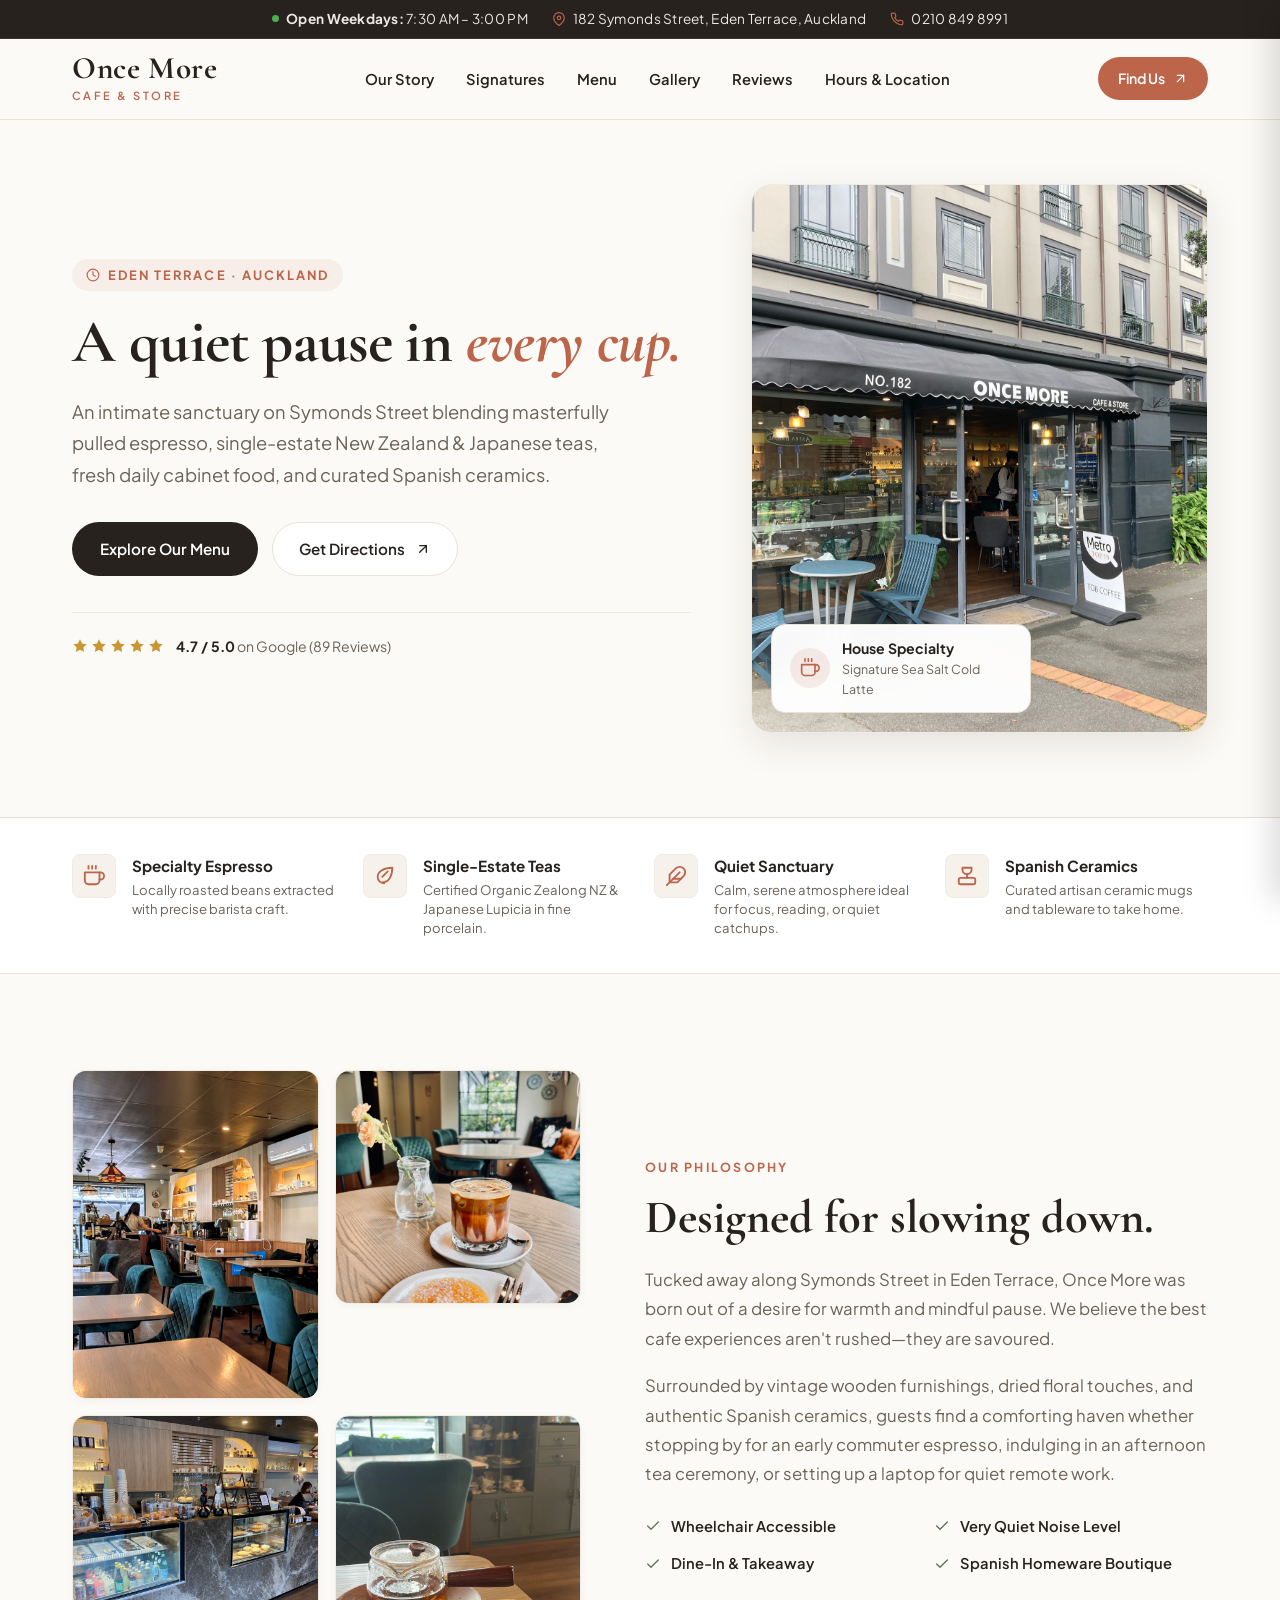
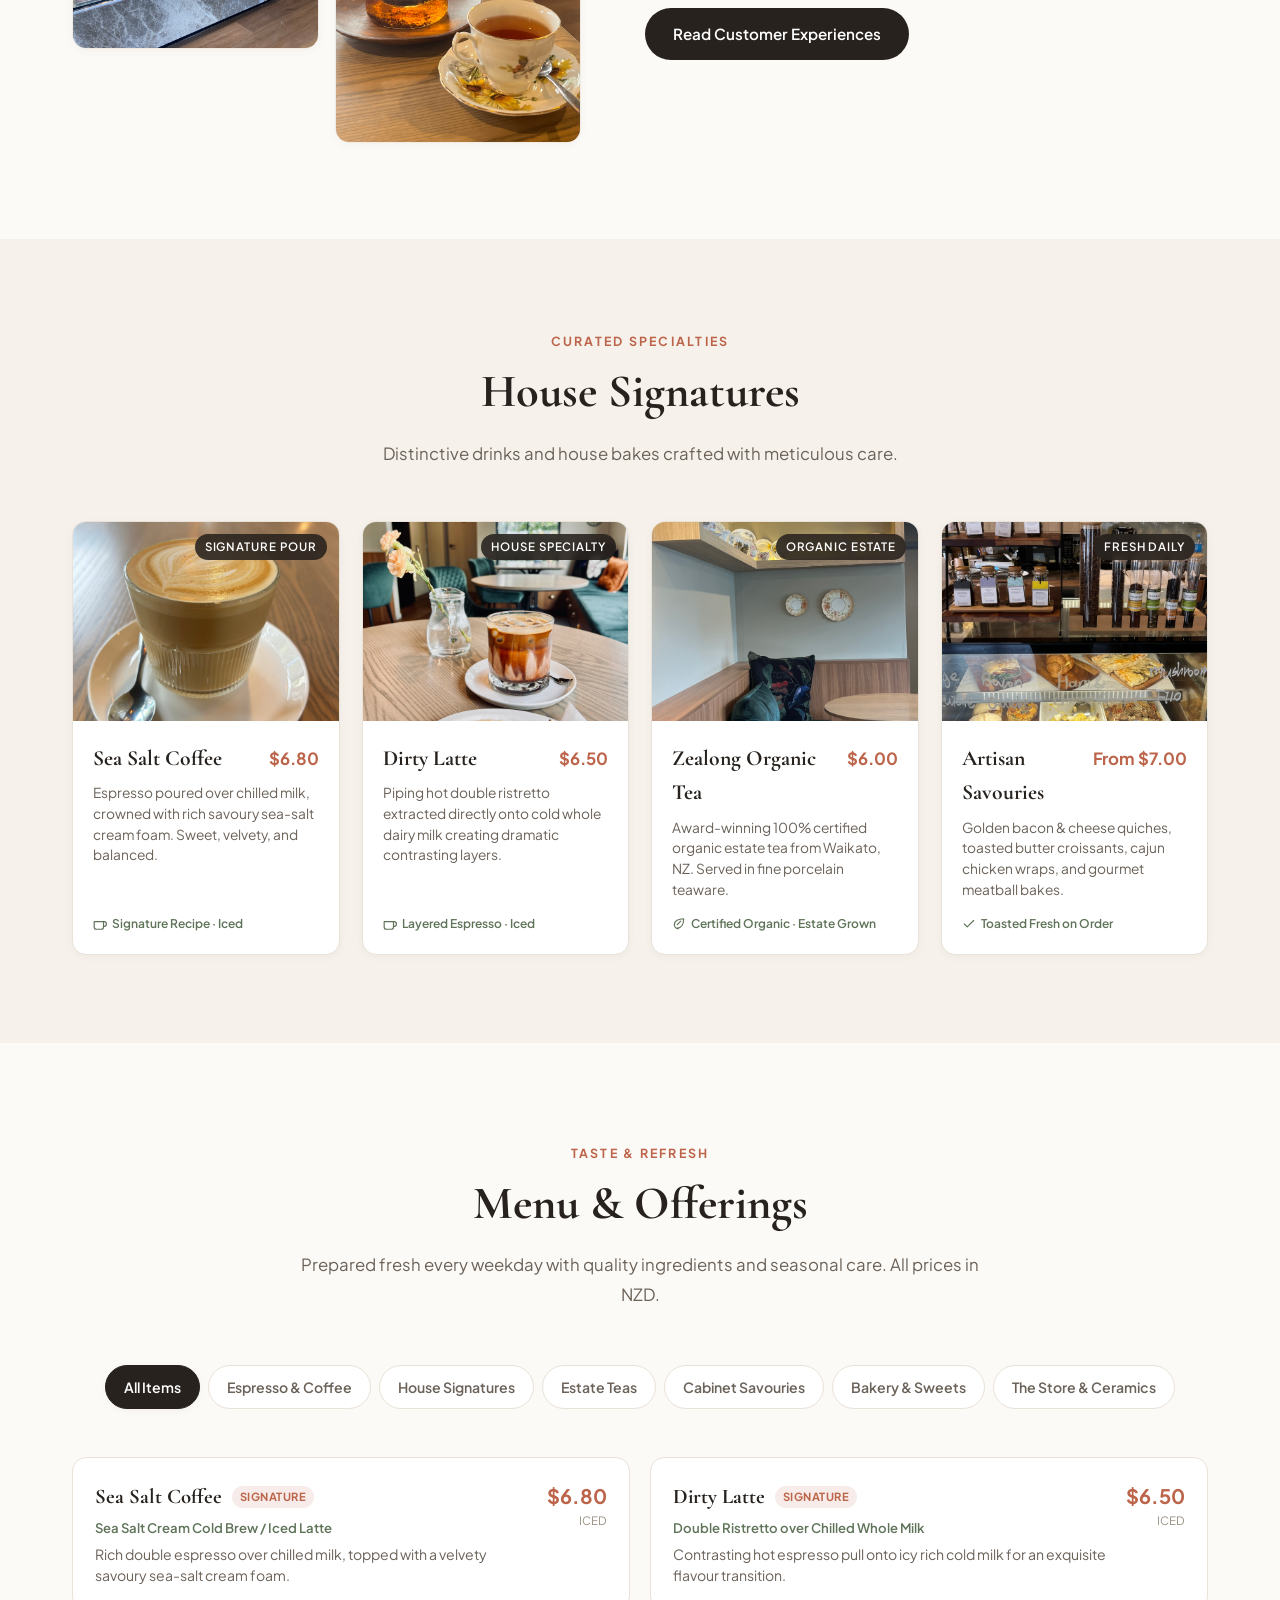
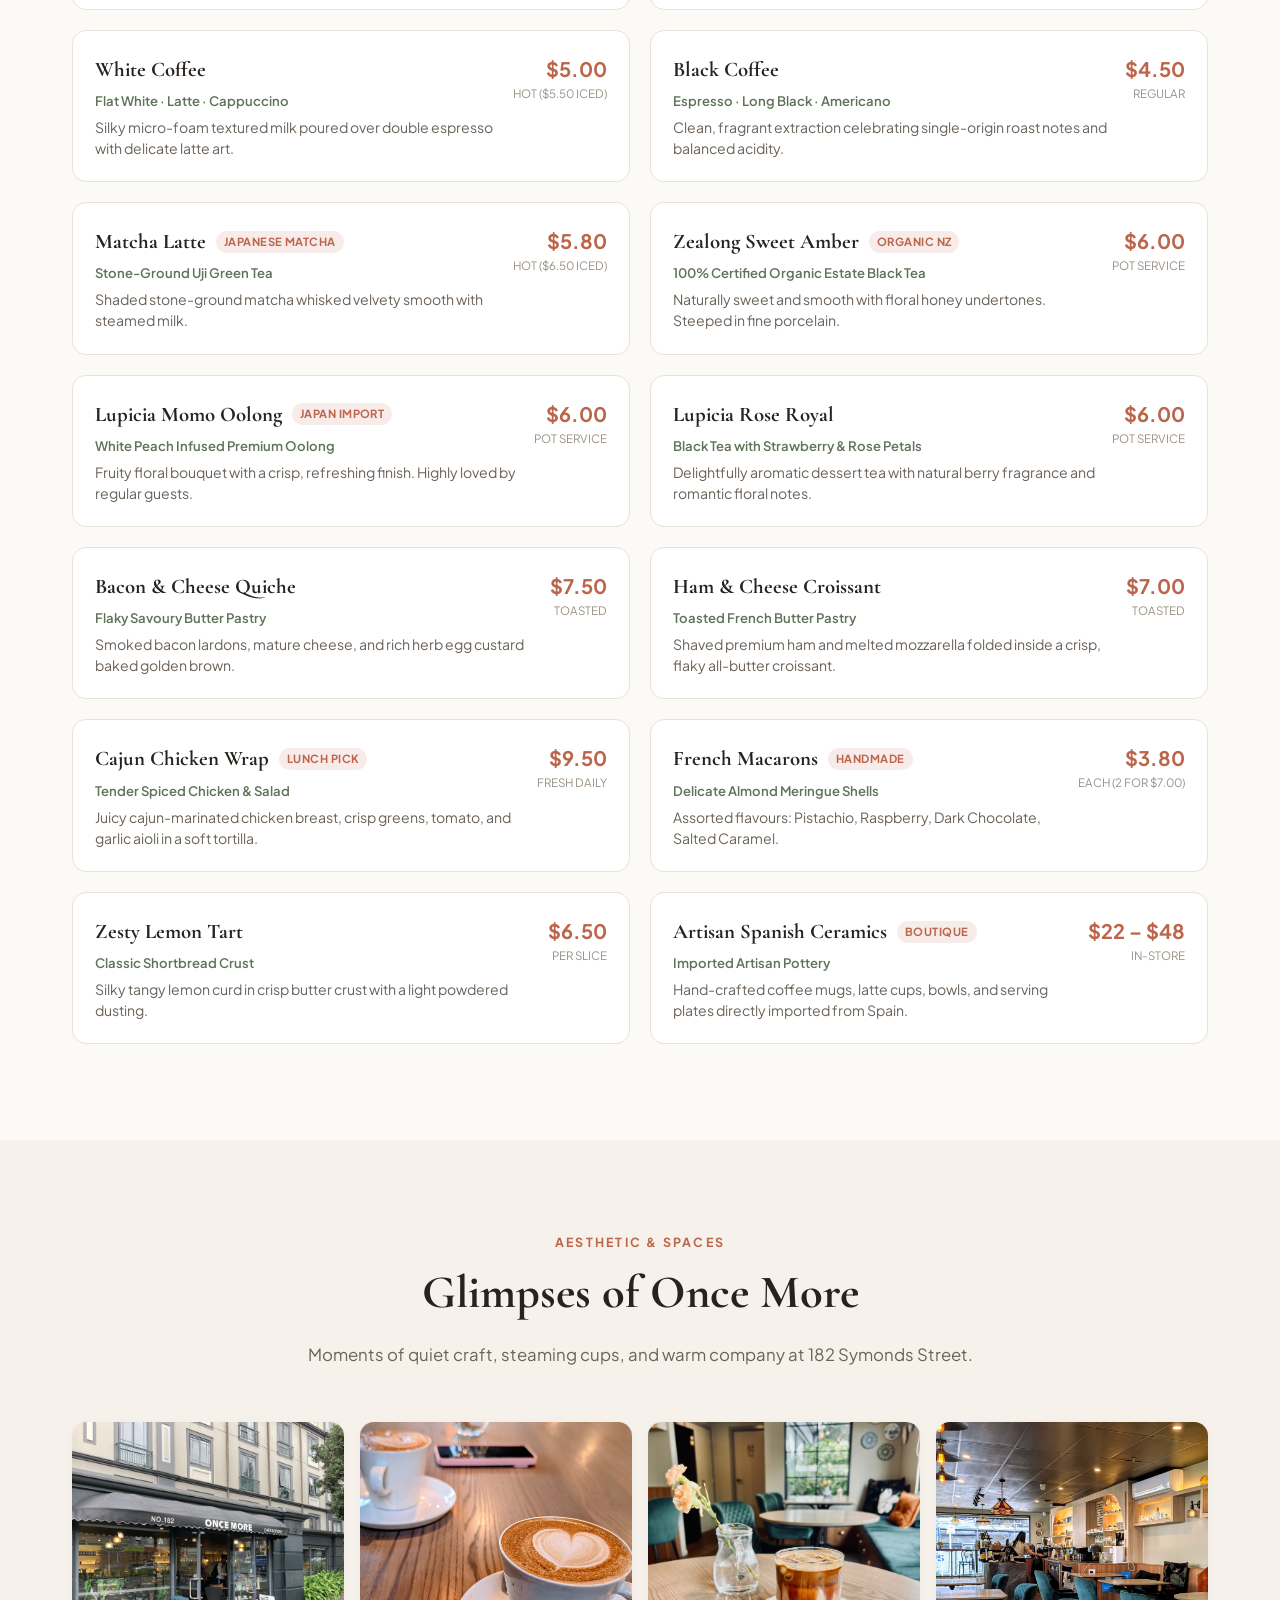
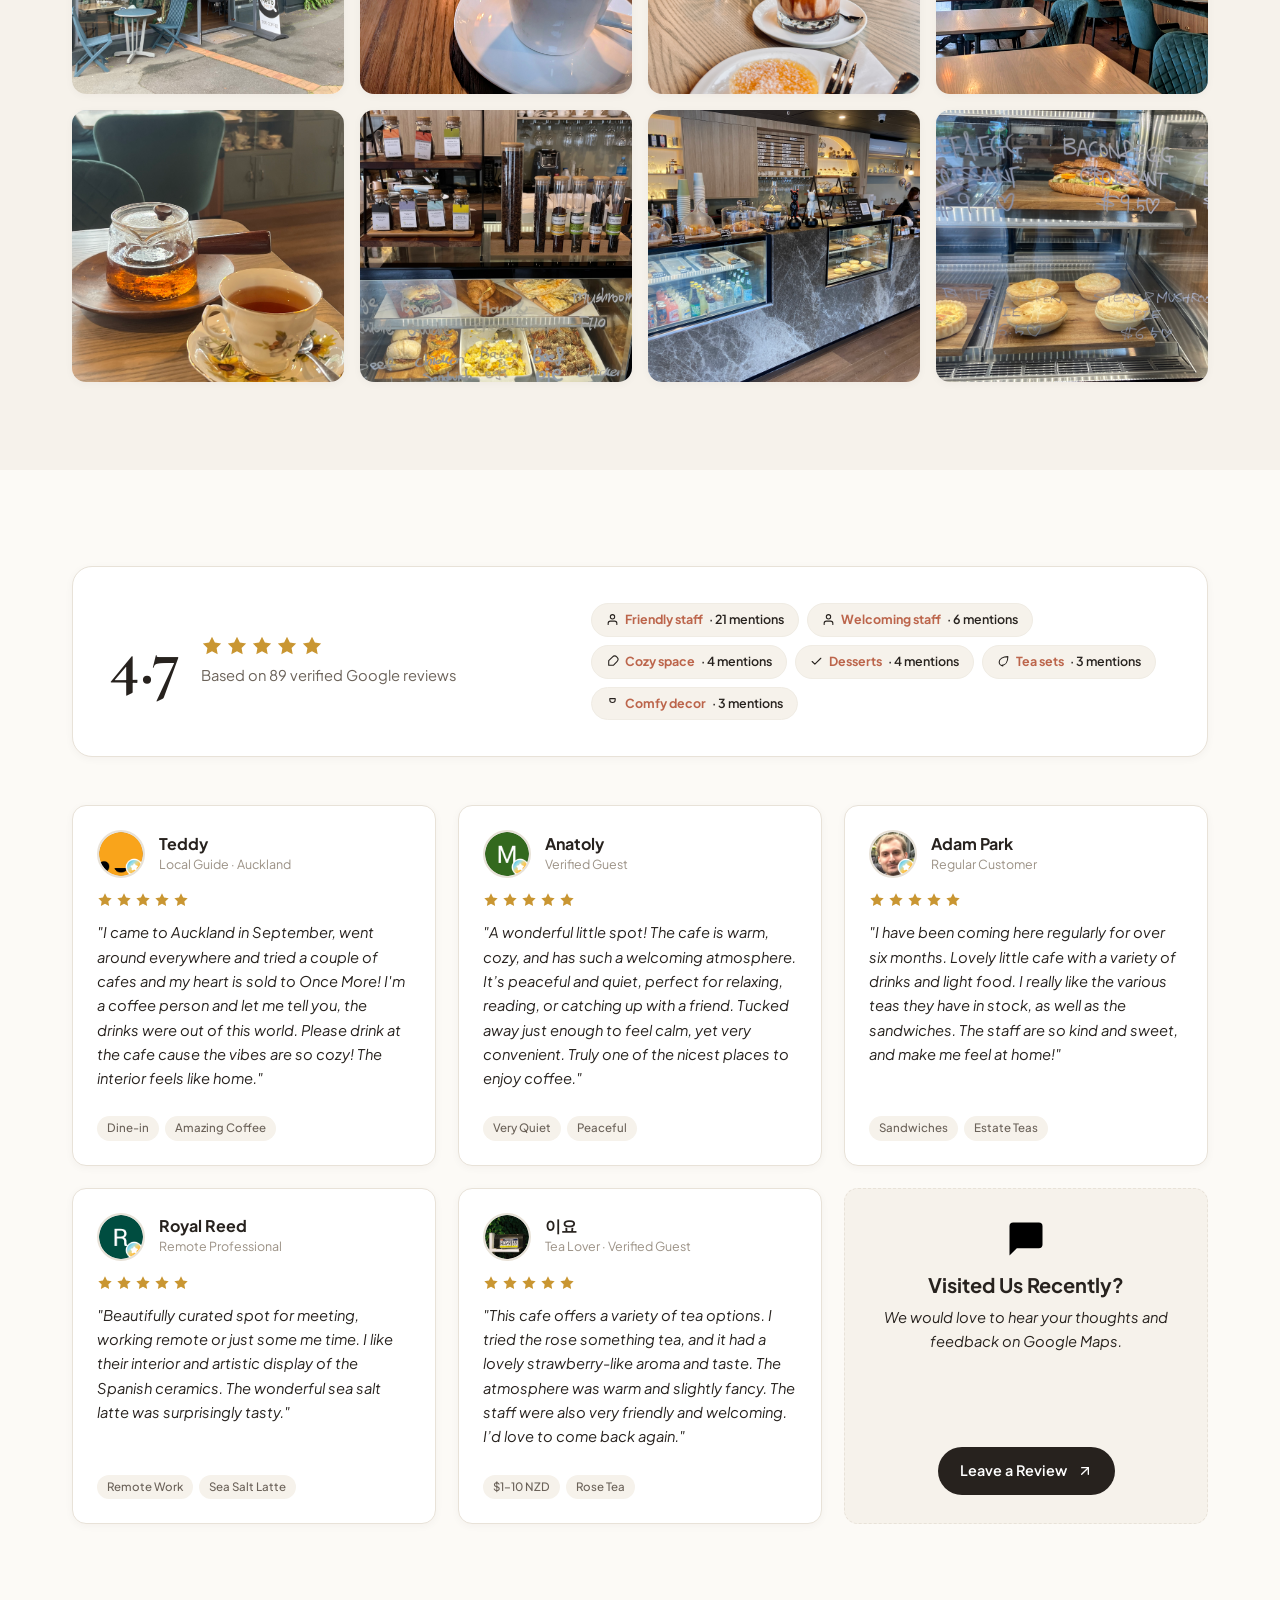
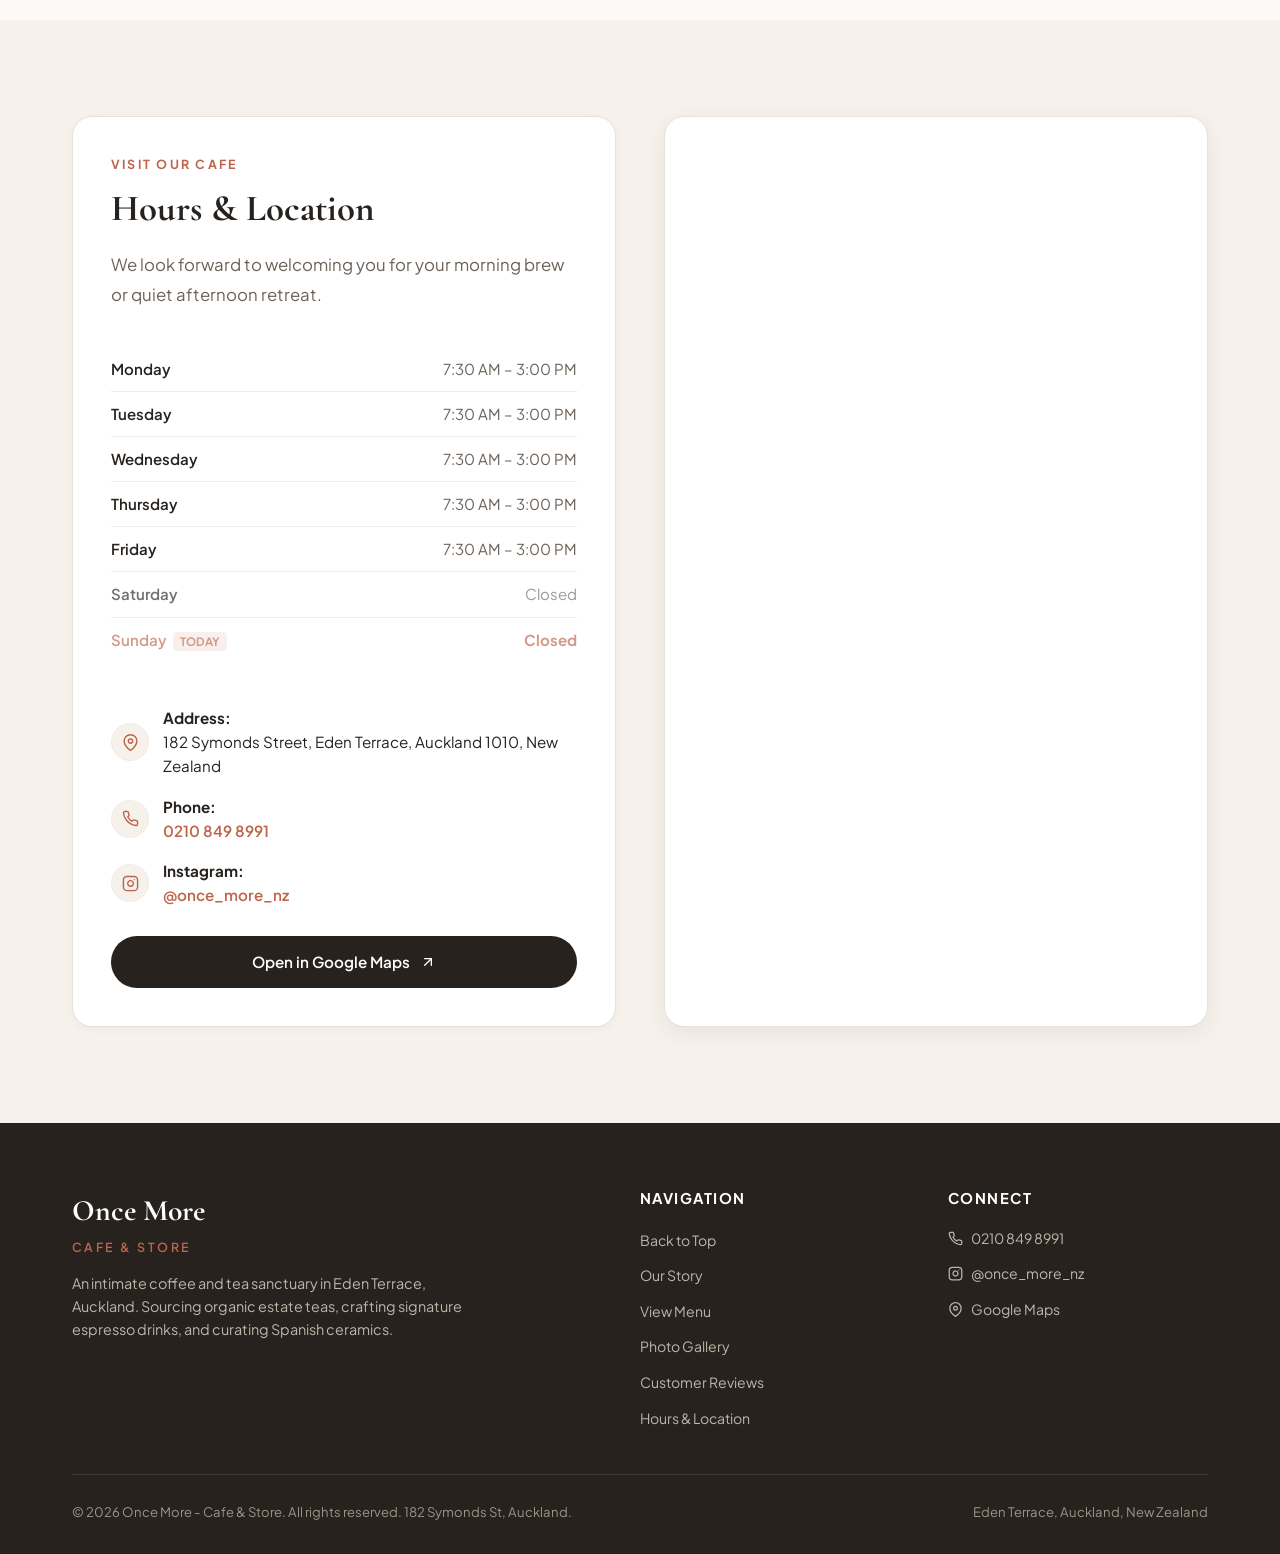
==== website_preview/index.html @ 542bdb90 "Initial commit: Once More Cafe & Store website, dataset, and SEO assets" ====
<!DOCTYPE html>
<html lang="en-NZ">
<head>
  <meta charset="UTF-8">
  <meta name="viewport" content="width=device-width, initial-scale=1.0, maximum-scale=5.0">
  <title>Once More - Cafe &amp; Store | Specialty Coffee &amp; Fine Tea in Eden Terrace, Auckland</title>
  
  <!-- SEO Meta Tags -->
  <meta name="description" content="Discover Once More - Cafe &amp; Store in Eden Terrace, Auckland. Specialty espresso, signature sea salt iced coffee, organic Zealong &amp; Lupicia teas, fresh daily cabinet food, and curated Spanish ceramics at 182 Symonds Street.">
  <meta name="keywords" content="Once More Cafe, Eden Terrace cafe, coffee shop Auckland, Symonds Street cafe, sea salt latte Auckland, Zealong organic tea, Lupicia tea Auckland, Spanish ceramics, quiet cafe study Auckland">
  <meta name="author" content="Once More - Cafe &amp; Store">
  <meta name="robots" content="index, follow, max-image-preview:large, max-snippet:-1, max-video-preview:-1">
  <link rel="canonical" href="https://maps.app.goo.gl/sYgYipkAPVMcbTCM9">
  <meta name="theme-color" content="#27221E">

  <!-- Geotagging Meta Tags for Local SEO -->
  <meta name="geo.region" content="NZ-AUK">
  <meta name="geo.placename" content="Eden Terrace, Auckland">
  <meta name="geo.position" content="-36.863458;174.7613921">
  <meta name="ICBM" content="-36.863458, 174.7613921">

  <!-- Open Graph / Facebook -->
  <meta property="og:type" content="business.business">
  <meta property="og:site_name" content="Once More - Cafe &amp; Store">
  <meta property="og:title" content="Once More - Cafe &amp; Store | Specialty Coffee &amp; Fine Tea in Eden Terrace, Auckland">
  <meta property="og:description" content="An intimate sanctuary in Eden Terrace offering specialty espresso, signature sea salt cold latte, organic estate teas, fresh morning savouries, and curated Spanish ceramics.">
  <meta property="og:url" content="https://maps.app.goo.gl/sYgYipkAPVMcbTCM9">
  <meta property="og:image" content="../images/gallery_01.jpg">
  <meta property="og:image:alt" content="Once More Cafe exterior on Symonds Street, Eden Terrace, Auckland">
  <meta property="og:image:width" content="1200">
  <meta property="og:image:height" content="900">
  <meta property="og:locale" content="en_NZ">
  <meta property="business:contact_data:street_address" content="182 Symonds Street">
  <meta property="business:contact_data:locality" content="Eden Terrace">
  <meta property="business:contact_data:region" content="Auckland">
  <meta property="business:contact_data:postal_code" content="1010">
  <meta property="business:contact_data:country_name" content="New Zealand">

  <!-- Twitter Card -->
  <meta name="twitter:card" content="summary_large_image">
  <meta name="twitter:title" content="Once More - Cafe &amp; Store | Specialty Coffee &amp; Fine Tea">
  <meta name="twitter:description" content="An intimate sanctuary in Eden Terrace offering specialty espresso, signature sea salt cold latte, organic estate teas, fresh morning savouries, and curated Spanish ceramics.">
  <meta name="twitter:image" content="../images/gallery_01.jpg">

  <!-- Google Web Fonts Preconnect & Load -->
  <link rel="preconnect" href="https://fonts.googleapis.com">
  <link rel="preconnect" href="https://fonts.gstatic.com" crossorigin>
  <link href="https://fonts.googleapis.com/css2?family=Cormorant+Garamond:ital,wght@0,500;0,600;0,700;1,400;1,600&family=Plus+Jakarta+Sans:wght@400;500;600;700&display=swap" rel="stylesheet">
  
  <!-- Stylesheet -->
  <link rel="stylesheet" href="styles.css">

  <!-- Schema.org Comprehensive Structured Data (JSON-LD) -->
  <script type="application/ld+json">
  {
    "@context": "https://schema.org",
    "@graph": [
      {
        "@type": ["CafeOrCoffeeShop", "Store"],
        "@id": "https://maps.app.goo.gl/sYgYipkAPVMcbTCM9#cafe",
        "name": "Once More - Cafe & Store",
        "alternateName": "Once More Cafe",
        "description": "An intimate sanctuary in Eden Terrace, Auckland offering specialty espresso, signature sea salt coffee, certified organic Zealong NZ & Lupicia Japanese teas, daily fresh cabinet savouries, fine French macarons, and curated artisan Spanish ceramics.",
        "url": "https://maps.app.goo.gl/sYgYipkAPVMcbTCM9",
        "sameAs": [
          "https://www.instagram.com/once_more_nz/",
          "https://maps.app.goo.gl/sYgYipkAPVMcbTCM9"
        ],
        "telephone": "+64 210 849 8991",
        "priceRange": "$",
        "currenciesAccepted": "NZD",
        "paymentAccepted": "Cash, Credit Card, EFTPOS, Contactless",
        "servesCuisine": [
          "Specialty Coffee",
          "Organic Tea",
          "Pastries",
          "Savouries",
          "Brunch"
        ],
        "address": {
          "@type": "PostalAddress",
          "streetAddress": "182 Symonds Street",
          "addressLocality": "Eden Terrace",
          "addressRegion": "Auckland",
          "postalCode": "1010",
          "addressCountry": "NZ"
        },
        "geo": {
          "@type": "GeoCoordinates",
          "latitude": -36.863458,
          "longitude": 174.7613921
        },
        "openingHoursSpecification": [
          {
            "@type": "OpeningHoursSpecification",
            "dayOfWeek": ["Monday", "Tuesday", "Wednesday", "Thursday", "Friday"],
            "opens": "07:30",
            "closes": "15:00"
          }
        ],
        "aggregateRating": {
          "@type": "AggregateRating",
          "ratingValue": "4.7",
          "reviewCount": "89",
          "bestRating": "5",
          "worstRating": "1"
        },
        "amenityFeature": [
          {
            "@type": "LocationFeatureSpecification",
            "name": "Wheelchair-accessible entrance",
            "value": true
          },
          {
            "@type": "LocationFeatureSpecification",
            "name": "Wheelchair-accessible seating",
            "value": true
          },
          {
            "@type": "LocationFeatureSpecification",
            "name": "Quiet work-friendly atmosphere",
            "value": true
          },
          {
            "@type": "LocationFeatureSpecification",
            "name": "Dine-in",
            "value": true
          },
          {
            "@type": "LocationFeatureSpecification",
            "name": "Takeaway",
            "value": true
          }
        ],
        "hasMenu": {
          "@type": "Menu",
          "name": "Once More Offerings",
          "hasMenuSection": [
            {
              "@type": "MenuSection",
              "name": "Signatures",
              "hasMenuItem": [
                {
                  "@type": "MenuItem",
                  "name": "Sea Salt Coffee",
                  "description": "Rich espresso layered over chilled milk with savoury whipped sea-salt cream foam.",
                  "offers": { "@type": "Offer", "price": "6.80", "priceCurrency": "NZD" }
                },
                {
                  "@type": "MenuItem",
                  "name": "Dirty Latte",
                  "description": "Double ristretto pulled directly onto chilled whole milk.",
                  "offers": { "@type": "Offer", "price": "6.50", "priceCurrency": "NZD" }
                }
              ]
            },
            {
              "@type": "MenuSection",
              "name": "Organic Estate Teas",
              "hasMenuItem": [
                {
                  "@type": "MenuItem",
                  "name": "Zealong Sweet Amber Black Tea",
                  "description": "Certified organic estate black tea from Waikato, NZ.",
                  "offers": { "@type": "Offer", "price": "6.00", "priceCurrency": "NZD" }
                },
                {
                  "@type": "MenuItem",
                  "name": "Lupicia Momo Oolong",
                  "description": "White peach infused Japanese oolong tea.",
                  "offers": { "@type": "Offer", "price": "6.00", "priceCurrency": "NZD" }
                }
              ]
            }
          ]
        }
      }
    ]
  }
  </script>
</head>
<body>

  <!-- Accessible Skip Link -->
  <a href="#main-content" class="skip-to-content">Skip to content</a>

  <!-- Top Announcement Bar -->
  <aside class="top-bar" aria-label="Opening Schedule and Quick Contact">
    <div class="container top-bar-inner">
      <div class="top-bar-item">
        <span class="status-dot" aria-hidden="true"></span>
        <span><strong>Open Weekdays:</strong> 7:30 AM – 3:00 PM</span>
      </div>
      <div class="top-bar-item">
        <svg class="svg-icon stroke" viewBox="0 0 24 24" aria-hidden="true"><path d="M21 10c0 7-9 13-9 13s-9-6-9-13a9 9 0 0 1 18 0z"></path><circle cx="12" cy="10" r="3"></circle></svg>
        <span>182 Symonds Street, Eden Terrace, Auckland</span>
      </div>
      <div class="top-bar-item">
        <svg class="svg-icon stroke" viewBox="0 0 24 24" aria-hidden="true"><path d="M22 16.92v3a2 2 0 0 1-2.18 2 19.79 19.79 0 0 1-8.63-3.07 19.5 19.5 0 0 1-6-6 19.79 19.79 0 0 1-3.07-8.67A2 2 0 0 1 4.11 2h3a2 2 0 0 1 2 1.72 12.84 12.84 0 0 0 .7 2.81 2 2 0 0 1-.45 2.11L8.09 9.91a16 16 0 0 0 6 6l1.27-1.27a2 2 0 0 1 2.11-.45 12.84 12.84 0 0 0 2.81.7A2 2 0 0 1 22 16.92z"></path></svg>
        <a href="tel:+642108498991" aria-label="Call Once More at 0210 849 8991">0210 849 8991</a>
      </div>
    </div>
  </aside>

  <!-- Navigation Bar -->
  <header class="navbar" role="banner">
    <div class="container nav-container">
      <a href="#hero" class="brand-logo" aria-label="Once More Cafe &amp; Store - Home">
        <span class="brand-name">Once More</span>
        <span class="brand-sub">Cafe &amp; Store</span>
      </a>

      <!-- Desktop Navigation Links -->
      <nav aria-label="Primary Navigation">
        <ul class="nav-links-desktop">
          <li><a href="#story" class="nav-link">Our Story</a></li>
          <li><a href="#signatures" class="nav-link">Signatures</a></li>
          <li><a href="#menu" class="nav-link">Menu</a></li>
          <li><a href="#gallery" class="nav-link">Gallery</a></li>
          <li><a href="#reviews" class="nav-link">Reviews</a></li>
          <li><a href="#location" class="nav-link">Hours &amp; Location</a></li>
        </ul>
      </nav>

      <!-- Navigation Actions -->
      <div class="nav-actions">
        <a href="https://maps.app.goo.gl/sYgYipkAPVMcbTCM9" target="_blank" rel="noopener noreferrer" class="nav-cta-btn" aria-label="Find Once More on Google Maps">
          <span>Find Us</span>
          <svg class="svg-icon stroke" viewBox="0 0 24 24" aria-hidden="true"><line x1="7" y1="17" x2="17" y2="7"></line><polyline points="7 7 17 7 17 17"></polyline></svg>
        </a>

        <!-- Mobile Menu Hamburger Button -->
        <button class="mobile-menu-toggle" id="mobileMenuBtn" aria-label="Open Navigation Menu" aria-expanded="false" aria-controls="mobileNavDrawer">
          <svg class="svg-icon stroke" viewBox="0 0 24 24" aria-hidden="true"><line x1="3" y1="12" x2="21" y2="12"></line><line x1="3" y1="6" x2="21" y2="6"></line><line x1="3" y1="18" x2="21" y2="18"></line></svg>
        </button>
      </div>
    </div>
  </header>

  <!-- Mobile Navigation Drawer Overlay & Panel -->
  <div class="mobile-drawer-overlay" id="mobileDrawerOverlay" aria-hidden="true"></div>
  <aside class="mobile-nav-drawer" id="mobileNavDrawer" role="dialog" aria-modal="true" aria-label="Navigation Menu">
    <div class="mobile-drawer-header">
      <div class="brand-logo">
        <span class="brand-name" style="font-size: 1.5rem;">Once More</span>
        <span class="brand-sub">Cafe &amp; Store</span>
      </div>
      <button class="mobile-drawer-close" id="mobileDrawerClose" aria-label="Close Navigation Menu">
        <svg class="svg-icon stroke" viewBox="0 0 24 24" aria-hidden="true"><line x1="18" y1="6" x2="6" y2="18"></line><line x1="6" y1="6" x2="18" y2="18"></line></svg>
      </button>
    </div>

    <ul class="mobile-drawer-links">
      <li><a href="#hero" class="mobile-link">Home</a></li>
      <li><a href="#story" class="mobile-link">Our Story</a></li>
      <li><a href="#signatures" class="mobile-link">Signatures</a></li>
      <li><a href="#menu" class="mobile-link">Menu &amp; Offerings</a></li>
      <li><a href="#gallery" class="mobile-link">Gallery</a></li>
      <li><a href="#reviews" class="mobile-link">Customer Reviews</a></li>
      <li><a href="#location" class="mobile-link">Hours &amp; Location</a></li>
    </ul>

    <div class="mobile-drawer-footer">
      <div><strong>Weekdays:</strong> 7:30 AM – 3:00 PM</div>
      <div>182 Symonds Street, Eden Terrace</div>
      <a href="tel:+642108498991" style="color: var(--color-accent-terracotta); font-weight: 600;">0210 849 8991</a>
    </div>
  </aside>

  <!-- Main Landmark -->
  <main id="main-content">

    <!-- Hero Section -->
    <section class="hero" id="hero" aria-labelledby="hero-title">
      <div class="container hero-grid">
        <div class="hero-content">
          <div class="hero-kicker">
            <svg class="svg-icon stroke" viewBox="0 0 24 24" aria-hidden="true"><circle cx="12" cy="12" r="10"></circle><polyline points="12 6 12 12 16 14"></polyline></svg>
            <span>Eden Terrace · Auckland</span>
          </div>

          <h1 class="hero-title" id="hero-title">
            A quiet pause in <span>every cup.</span>
          </h1>

          <p class="hero-lead">
            An intimate sanctuary on Symonds Street blending masterfully pulled espresso, single-estate New Zealand &amp; Japanese teas, fresh daily cabinet food, and curated Spanish ceramics.
          </p>

          <div class="hero-actions">
            <a href="#menu" class="btn-primary">
              <span>Explore Our Menu</span>
            </a>
            <a href="https://maps.app.goo.gl/sYgYipkAPVMcbTCM9" target="_blank" rel="noopener noreferrer" class="btn-outline">
              <span>Get Directions</span>
              <svg class="svg-icon stroke" viewBox="0 0 24 24" aria-hidden="true"><line x1="7" y1="17" x2="17" y2="7"></line><polyline points="7 7 17 7 17 17"></polyline></svg>
            </a>
          </div>

          <div class="hero-badges-strip">
            <div class="hero-rating-badge">
              <span class="stars-row" aria-label="Rated 4.7 out of 5 stars">
                <svg class="star-icon" viewBox="0 0 24 24" aria-hidden="true"><path d="M12 2l3.09 6.26L22 9.27l-5 4.87 1.18 6.88L12 17.77l-6.18 3.25L7 14.14 2 9.27l6.91-1.01L12 2z"></path></svg>
                <svg class="star-icon" viewBox="0 0 24 24" aria-hidden="true"><path d="M12 2l3.09 6.26L22 9.27l-5 4.87 1.18 6.88L12 17.77l-6.18 3.25L7 14.14 2 9.27l6.91-1.01L12 2z"></path></svg>
                <svg class="star-icon" viewBox="0 0 24 24" aria-hidden="true"><path d="M12 2l3.09 6.26L22 9.27l-5 4.87 1.18 6.88L12 17.77l-6.18 3.25L7 14.14 2 9.27l6.91-1.01L12 2z"></path></svg>
                <svg class="star-icon" viewBox="0 0 24 24" aria-hidden="true"><path d="M12 2l3.09 6.26L22 9.27l-5 4.87 1.18 6.88L12 17.77l-6.18 3.25L7 14.14 2 9.27l6.91-1.01L12 2z"></path></svg>
                <svg class="star-icon" viewBox="0 0 24 24" aria-hidden="true"><path d="M12 2l3.09 6.26L22 9.27l-5 4.87 1.18 6.88L12 17.77l-6.18 3.25L7 14.14 2 9.27l6.91-1.01L12 2z"></path></svg>
              </span>
              <div class="rating-text">
                <strong>4.7 / 5.0</strong> on Google (89 Reviews)
              </div>
            </div>
          </div>
        </div>

        <div class="hero-images-stack">
          <div class="hero-main-card">
            <img 
              src="../images/gallery_01.jpg" 
              alt="Once More Cafe storefront entrance on Symonds Street in Eden Terrace Auckland"
              width="600"
              height="720"
              fetchpriority="high"
            >
          </div>
          <div class="hero-floating-card">
            <div class="floating-icon">
              <svg class="svg-icon stroke" viewBox="0 0 24 24" aria-hidden="true"><path d="M18 8h1a4 4 0 0 1 0 8h-1"></path><path d="M2 8h16v9a4 4 0 0 1-4 4H6a4 4 0 0 1-4-4V8z"></path><line x1="6" y1="1" x2="6" y2="4"></line><line x1="10" y1="1" x2="10" y2="4"></line><line x1="14" y1="1" x2="14" y2="4"></line></svg>
            </div>
            <div>
              <div class="floating-text-title">House Specialty</div>
              <div class="floating-text-desc">Signature Sea Salt Cold Latte</div>
            </div>
          </div>
        </div>
      </div>
    </section>

    <!-- Features Strip -->
    <section class="features-strip" aria-label="Key Highlights">
      <div class="container">
        <div class="features-grid">
          <div class="feature-item">
            <div class="feature-icon-box">
              <svg class="svg-icon stroke" viewBox="0 0 24 24" aria-hidden="true"><path d="M18 8h1a4 4 0 0 1 0 8h-1"></path><path d="M2 8h16v9a4 4 0 0 1-4 4H6a4 4 0 0 1-4-4V8z"></path><line x1="6" y1="1" x2="6" y2="4"></line><line x1="10" y1="1" x2="10" y2="4"></line><line x1="14" y1="1" x2="14" y2="4"></line></svg>
            </div>
            <div>
              <h2 class="feature-title">Specialty Espresso</h2>
              <p class="feature-desc">Locally roasted beans extracted with precise barista craft.</p>
            </div>
          </div>

          <div class="feature-item">
            <div class="feature-icon-box">
              <svg class="svg-icon stroke" viewBox="0 0 24 24" aria-hidden="true"><path d="M11 20A7 7 0 0 1 4 13C4 7 11 3 20 3c0 9-4 16-11 16z"></path><path d="M9 13l6-6"></path></svg>
            </div>
            <div>
              <h2 class="feature-title">Single-Estate Teas</h2>
              <p class="feature-desc">Certified Organic Zealong NZ &amp; Japanese Lupicia in fine porcelain.</p>
            </div>
          </div>

          <div class="feature-item">
            <div class="feature-icon-box">
              <svg class="svg-icon stroke" viewBox="0 0 24 24" aria-hidden="true"><path d="M20.24 12.24a6 6 0 0 0-8.49-8.49L5 10.5V19h8.5z"></path><line x1="16" y1="8" x2="2" y2="22"></line><line x1="17.5" y1="15" x2="9" y2="15"></line></svg>
            </div>
            <div>
              <h2 class="feature-title">Quiet Sanctuary</h2>
              <p class="feature-desc">Calm, serene atmosphere ideal for focus, reading, or quiet catchups.</p>
            </div>
          </div>

          <div class="feature-item">
            <div class="feature-icon-box">
              <svg class="svg-icon stroke" viewBox="0 0 24 24" aria-hidden="true"><path d="M7 3h10v2a5 5 0 0 1-5 5h0a5 5 0 0 1-5-5V3z"></path><path d="M12 10v4"></path><path d="M5 14h14a2 2 0 0 1 2 2v3a2 2 0 0 1-2 2H5a2 2 0 0 1-2-2v-3a2 2 0 0 1 2-2z"></path></svg>
            </div>
            <div>
              <h2 class="feature-title">Spanish Ceramics</h2>
              <p class="feature-desc">Curated artisan ceramic mugs and tableware to take home.</p>
            </div>
          </div>
        </div>
      </div>
    </section>

    <!-- Our Philosophy / Story Section -->
    <section class="story-section" id="story" aria-labelledby="story-heading">
      <div class="container story-grid">
        <div class="story-mosaic">
          <div class="mosaic-img-box tall">
            <img 
              src="../images/gallery_04.jpg" 
              alt="Warm wooden counter and espresso machine inside Once More Cafe" 
              loading="lazy"
            >
          </div>
          <div class="mosaic-img-box">
            <img 
              src="../images/gallery_02.jpg" 
              alt="Signature iced dirty latte paired with artisan mango dessert" 
              loading="lazy"
            >
          </div>
          <div class="mosaic-img-box">
            <img 
              src="../images/review_photo_10.jpg" 
              alt="Cozy interior counter with fresh cabinet food and vintage decor" 
              loading="lazy"
            >
          </div>
          <div class="mosaic-img-box tall">
            <img 
              src="../images/review_photo_05.jpg" 
              alt="Mindful tea ceremony with delicate porcelain teaware" 
              loading="lazy"
            >
          </div>
        </div>

        <div class="story-details">
          <span class="section-label">OUR PHILOSOPHY</span>
          <h2 class="section-heading" id="story-heading">Designed for slowing down.</h2>
          <p class="story-text">
            Tucked away along Symonds Street in Eden Terrace, Once More was born out of a desire for warmth and mindful pause. We believe the best cafe experiences aren't rushed—they are savoured.
          </p>
          <p class="story-text">
            Surrounded by vintage wooden furnishings, dried floral touches, and authentic Spanish ceramics, guests find a comforting haven whether stopping by for an early commuter espresso, indulging in an afternoon tea ceremony, or setting up a laptop for quiet remote work.
          </p>

          <ul class="story-checklist">
            <li>
              <svg class="svg-icon stroke icon-check" viewBox="0 0 24 24" aria-hidden="true"><polyline points="20 6 9 17 4 12"></polyline></svg>
              <span>Wheelchair Accessible</span>
            </li>
            <li>
              <svg class="svg-icon stroke icon-check" viewBox="0 0 24 24" aria-hidden="true"><polyline points="20 6 9 17 4 12"></polyline></svg>
              <span>Very Quiet Noise Level</span>
            </li>
            <li>
              <svg class="svg-icon stroke icon-check" viewBox="0 0 24 24" aria-hidden="true"><polyline points="20 6 9 17 4 12"></polyline></svg>
              <span>Dine-In &amp; Takeaway</span>
            </li>
            <li>
              <svg class="svg-icon stroke icon-check" viewBox="0 0 24 24" aria-hidden="true"><polyline points="20 6 9 17 4 12"></polyline></svg>
              <span>Spanish Homeware Boutique</span>
            </li>
          </ul>

          <a href="#reviews" class="btn-primary">
            <span>Read Customer Experiences</span>
          </a>
        </div>
      </div>
    </section>

    <!-- Signature Offerings Section -->
    <section class="signatures-section" id="signatures" aria-labelledby="signatures-heading">
      <div class="container">
        <div class="section-header-center">
          <span class="section-label">CURATED SPECIALTIES</span>
          <h2 class="section-heading" id="signatures-heading">House Signatures</h2>
          <p class="story-text">Distinctive drinks and house bakes crafted with meticulous care.</p>
        </div>

        <div class="signatures-grid">
          <!-- Sig 1: Sea Salt Coffee -->
          <article class="sig-card">
            <div class="sig-img-container">
              <img 
                src="../images/review_photo_17.jpg" 
                alt="Signature Sea Salt Iced Coffee with rich cold foam" 
                loading="lazy"
              >
              <span class="sig-badge">Signature Pour</span>
            </div>
            <div class="sig-content">
              <div class="sig-title-row">
                <h3 class="sig-title">Sea Salt Coffee</h3>
                <span class="sig-price">$6.80</span>
              </div>
              <p class="sig-desc">
                Espresso poured over chilled milk, crowned with rich savoury sea-salt cream foam. Sweet, velvety, and balanced.
              </p>
              <span class="sig-tag">
                <svg class="svg-icon stroke" style="width: 14px; height: 14px;" viewBox="0 0 24 24" aria-hidden="true"><path d="M18 8h1a4 4 0 0 1 0 8h-1"></path><path d="M2 8h16v9a4 4 0 0 1-4 4H6a4 4 0 0 1-4-4V8z"></path></svg>
                Signature Recipe · Iced
              </span>
            </div>
          </article>

          <!-- Sig 2: Iced Dirty Latte -->
          <article class="sig-card">
            <div class="sig-img-container">
              <img 
                src="../images/gallery_02.jpg" 
                alt="Chilled dirty latte layered with double ristretto" 
                loading="lazy"
              >
              <span class="sig-badge">House Specialty</span>
            </div>
            <div class="sig-content">
              <div class="sig-title-row">
                <h3 class="sig-title">Dirty Latte</h3>
                <span class="sig-price">$6.50</span>
              </div>
              <p class="sig-desc">
                Piping hot double ristretto extracted directly onto cold whole dairy milk creating dramatic contrasting layers.
              </p>
              <span class="sig-tag">
                <svg class="svg-icon stroke" style="width: 14px; height: 14px;" viewBox="0 0 24 24" aria-hidden="true"><path d="M18 8h1a4 4 0 0 1 0 8h-1"></path><path d="M2 8h16v9a4 4 0 0 1-4 4H6a4 4 0 0 1-4-4V8z"></path></svg>
                Layered Espresso · Iced
              </span>
            </div>
          </article>

          <!-- Sig 3: Organic Zealong Tea -->
          <article class="sig-card">
            <div class="sig-img-container">
              <img 
                src="../images/review_photo_06.jpg" 
                alt="Zealong Organic New Zealand tea steeping in porcelain teapot" 
                loading="lazy"
              >
              <span class="sig-badge">Organic Estate</span>
            </div>
            <div class="sig-content">
              <div class="sig-title-row">
                <h3 class="sig-title">Zealong Organic Tea</h3>
                <span class="sig-price">$6.00</span>
              </div>
              <p class="sig-desc">
                Award-winning 100% certified organic estate tea from Waikato, NZ. Served in fine porcelain teaware.
              </p>
              <span class="sig-tag">
                <svg class="svg-icon stroke" style="width: 14px; height: 14px;" viewBox="0 0 24 24" aria-hidden="true"><path d="M11 20A7 7 0 0 1 4 13C4 7 11 3 20 3c0 9-4 16-11 16z"></path><path d="M9 13l6-6"></path></svg>
                Certified Organic · Estate Grown
              </span>
            </div>
          </article>

          <!-- Sig 4: Cabinet Savouries & Pastries -->
          <article class="sig-card">
            <div class="sig-img-container">
              <img 
                src="../images/review_photo_07.jpg" 
                alt="Fresh cabinet display with savoury quiches, wraps, and tarts" 
                loading="lazy"
              >
              <span class="sig-badge">Fresh Daily</span>
            </div>
            <div class="sig-content">
              <div class="sig-title-row">
                <h3 class="sig-title">Artisan Savouries</h3>
                <span class="sig-price">From $7.00</span>
              </div>
              <p class="sig-desc">
                Golden bacon &amp; cheese quiches, toasted butter croissants, cajun chicken wraps, and gourmet meatball bakes.
              </p>
              <span class="sig-tag">
                <svg class="svg-icon stroke" style="width: 14px; height: 14px;" viewBox="0 0 24 24" aria-hidden="true"><polyline points="20 6 9 17 4 12"></polyline></svg>
                Toasted Fresh on Order
              </span>
            </div>
          </article>
        </div>
      </div>
    </section>

    <!-- Full Menu Section -->
    <section class="menu-section" id="menu" aria-labelledby="menu-heading">
      <div class="container">
        <div class="section-header-center">
          <span class="section-label">TASTE &amp; REFRESH</span>
          <h2 class="section-heading" id="menu-heading">Menu &amp; Offerings</h2>
          <p class="story-text">Prepared fresh every weekday with quality ingredients and seasonal care. All prices in NZD.</p>
        </div>

        <!-- Category Filter Tabs -->
        <div class="menu-filter-bar" role="tablist" aria-label="Menu category filters">
          <button class="menu-filter-btn active" data-filter="all" role="tab" aria-selected="true">All Items</button>
          <button class="menu-filter-btn" data-filter="coffee" role="tab" aria-selected="false">Espresso &amp; Coffee</button>
          <button class="menu-filter-btn" data-filter="signatures" role="tab" aria-selected="false">House Signatures</button>
          <button class="menu-filter-btn" data-filter="tea" role="tab" aria-selected="false">Estate Teas</button>
          <button class="menu-filter-btn" data-filter="savouries" role="tab" aria-selected="false">Cabinet Savouries</button>
          <button class="menu-filter-btn" data-filter="sweets" role="tab" aria-selected="false">Bakery &amp; Sweets</button>
          <button class="menu-filter-btn" data-filter="store" role="tab" aria-selected="false">The Store &amp; Ceramics</button>
        </div>

        <!-- Menu Items Grid -->
        <div class="menu-items-grid" id="menuGrid">

          <!-- Item 1: Sea Salt Coffee -->
          <article class="menu-item-row" data-category="signatures">
            <div class="item-main-info">
              <div class="item-heading">
                <h3 class="item-name">Sea Salt Coffee</h3>
                <span class="item-badge">Signature</span>
              </div>
              <div class="item-subname">Sea Salt Cream Cold Brew / Iced Latte</div>
              <p class="item-desc">Rich double espresso over chilled milk, topped with a velvety savoury sea-salt cream foam.</p>
            </div>
            <div class="item-pricing">
              <span class="item-price">$6.80</span>
              <span class="item-price-label">Iced</span>
            </div>
          </article>

          <!-- Item 2: Dirty Latte -->
          <article class="menu-item-row" data-category="signatures coffee">
            <div class="item-main-info">
              <div class="item-heading">
                <h3 class="item-name">Dirty Latte</h3>
                <span class="item-badge">Signature</span>
              </div>
              <div class="item-subname">Double Ristretto over Chilled Whole Milk</div>
              <p class="item-desc">Contrasting hot espresso pull onto icy rich cold milk for an exquisite flavour transition.</p>
            </div>
            <div class="item-pricing">
              <span class="item-price">$6.50</span>
              <span class="item-price-label">Iced</span>
            </div>
          </article>

          <!-- Item 3: White Coffee -->
          <article class="menu-item-row" data-category="coffee">
            <div class="item-main-info">
              <div class="item-heading">
                <h3 class="item-name">White Coffee</h3>
              </div>
              <div class="item-subname">Flat White · Latte · Cappuccino</div>
              <p class="item-desc">Silky micro-foam textured milk poured over double espresso with delicate latte art.</p>
            </div>
            <div class="item-pricing">
              <span class="item-price">$5.00</span>
              <span class="item-price-label">Hot ($5.50 Iced)</span>
            </div>
          </article>

          <!-- Item 4: Black Coffee -->
          <article class="menu-item-row" data-category="coffee">
            <div class="item-main-info">
              <div class="item-heading">
                <h3 class="item-name">Black Coffee</h3>
              </div>
              <div class="item-subname">Espresso · Long Black · Americano</div>
              <p class="item-desc">Clean, fragrant extraction celebrating single-origin roast notes and balanced acidity.</p>
            </div>
            <div class="item-pricing">
              <span class="item-price">$4.50</span>
              <span class="item-price-label">Regular</span>
            </div>
          </article>

          <!-- Item 5: Matcha Latte -->
          <article class="menu-item-row" data-category="signatures">
            <div class="item-main-info">
              <div class="item-heading">
                <h3 class="item-name">Matcha Latte</h3>
                <span class="item-badge">Japanese Matcha</span>
              </div>
              <div class="item-subname">Stone-Ground Uji Green Tea</div>
              <p class="item-desc">Shaded stone-ground matcha whisked velvety smooth with steamed milk.</p>
            </div>
            <div class="item-pricing">
              <span class="item-price">$5.80</span>
              <span class="item-price-label">Hot ($6.50 Iced)</span>
            </div>
          </article>

          <!-- Item 6: Zealong Sweet Amber Black -->
          <article class="menu-item-row" data-category="tea">
            <div class="item-main-info">
              <div class="item-heading">
                <h3 class="item-name">Zealong Sweet Amber</h3>
                <span class="item-badge">Organic NZ</span>
              </div>
              <div class="item-subname">100% Certified Organic Estate Black Tea</div>
              <p class="item-desc">Naturally sweet and smooth with floral honey undertones. Steeped in fine porcelain.</p>
            </div>
            <div class="item-pricing">
              <span class="item-price">$6.00</span>
              <span class="item-price-label">Pot Service</span>
            </div>
          </article>

          <!-- Item 7: Lupicia Momo Oolong -->
          <article class="menu-item-row" data-category="tea">
            <div class="item-main-info">
              <div class="item-heading">
                <h3 class="item-name">Lupicia Momo Oolong</h3>
                <span class="item-badge">Japan Import</span>
              </div>
              <div class="item-subname">White Peach Infused Premium Oolong</div>
              <p class="item-desc">Fruity floral bouquet with a crisp, refreshing finish. Highly loved by regular guests.</p>
            </div>
            <div class="item-pricing">
              <span class="item-price">$6.00</span>
              <span class="item-price-label">Pot Service</span>
            </div>
          </article>

          <!-- Item 8: Lupicia Rose Royal -->
          <article class="menu-item-row" data-category="tea">
            <div class="item-main-info">
              <div class="item-heading">
                <h3 class="item-name">Lupicia Rose Royal</h3>
              </div>
              <div class="item-subname">Black Tea with Strawberry &amp; Rose Petals</div>
              <p class="item-desc">Delightfully aromatic dessert tea with natural berry fragrance and romantic floral notes.</p>
            </div>
            <div class="item-pricing">
              <span class="item-price">$6.00</span>
              <span class="item-price-label">Pot Service</span>
            </div>
          </article>

          <!-- Item 9: Bacon & Cheese Quiche -->
          <article class="menu-item-row" data-category="savouries">
            <div class="item-main-info">
              <div class="item-heading">
                <h3 class="item-name">Bacon &amp; Cheese Quiche</h3>
              </div>
              <div class="item-subname">Flaky Savoury Butter Pastry</div>
              <p class="item-desc">Smoked bacon lardons, mature cheese, and rich herb egg custard baked golden brown.</p>
            </div>
            <div class="item-pricing">
              <span class="item-price">$7.50</span>
              <span class="item-price-label">Toasted</span>
            </div>
          </article>

          <!-- Item 10: Ham & Cheese Croissant -->
          <article class="menu-item-row" data-category="savouries">
            <div class="item-main-info">
              <div class="item-heading">
                <h3 class="item-name">Ham &amp; Cheese Croissant</h3>
              </div>
              <div class="item-subname">Toasted French Butter Pastry</div>
              <p class="item-desc">Shaved premium ham and melted mozzarella folded inside a crisp, flaky all-butter croissant.</p>
            </div>
            <div class="item-pricing">
              <span class="item-price">$7.00</span>
              <span class="item-price-label">Toasted</span>
            </div>
          </article>

          <!-- Item 11: Cajun Chicken Wrap -->
          <article class="menu-item-row" data-category="savouries">
            <div class="item-main-info">
              <div class="item-heading">
                <h3 class="item-name">Cajun Chicken Wrap</h3>
                <span class="item-badge">Lunch Pick</span>
              </div>
              <div class="item-subname">Tender Spiced Chicken &amp; Salad</div>
              <p class="item-desc">Juicy cajun-marinated chicken breast, crisp greens, tomato, and garlic aioli in a soft tortilla.</p>
            </div>
            <div class="item-pricing">
              <span class="item-price">$9.50</span>
              <span class="item-price-label">Fresh Daily</span>
            </div>
          </article>

          <!-- Item 12: French Macarons -->
          <article class="menu-item-row" data-category="sweets">
            <div class="item-main-info">
              <div class="item-heading">
                <h3 class="item-name">French Macarons</h3>
                <span class="item-badge">Handmade</span>
              </div>
              <div class="item-subname">Delicate Almond Meringue Shells</div>
              <p class="item-desc">Assorted flavours: Pistachio, Raspberry, Dark Chocolate, Salted Caramel.</p>
            </div>
            <div class="item-pricing">
              <span class="item-price">$3.80</span>
              <span class="item-price-label">Each (2 for $7.00)</span>
            </div>
          </article>

          <!-- Item 13: Zesty Lemon Tart -->
          <article class="menu-item-row" data-category="sweets">
            <div class="item-main-info">
              <div class="item-heading">
                <h3 class="item-name">Zesty Lemon Tart</h3>
              </div>
              <div class="item-subname">Classic Shortbread Crust</div>
              <p class="item-desc">Silky tangy lemon curd in crisp butter crust with a light powdered dusting.</p>
            </div>
            <div class="item-pricing">
              <span class="item-price">$6.50</span>
              <span class="item-price-label">Per Slice</span>
            </div>
          </article>

          <!-- Item 14: Spanish Ceramics -->
          <article class="menu-item-row" data-category="store">
            <div class="item-main-info">
              <div class="item-heading">
                <h3 class="item-name">Artisan Spanish Ceramics</h3>
                <span class="item-badge">Boutique</span>
              </div>
              <div class="item-subname">Imported Artisan Pottery</div>
              <p class="item-desc">Hand-crafted coffee mugs, latte cups, bowls, and serving plates directly imported from Spain.</p>
            </div>
            <div class="item-pricing">
              <span class="item-price">$22 – $48</span>
              <span class="item-price-label">In-Store</span>
            </div>
          </article>

        </div>
      </div>
    </section>

    <!-- Photo Gallery Grid Section -->
    <section class="gallery-section" id="gallery" aria-labelledby="gallery-heading">
      <div class="container">
        <div class="section-header-center">
          <span class="section-label">AESTHETIC &amp; SPACES</span>
          <h2 class="section-heading" id="gallery-heading">Glimpses of Once More</h2>
          <p class="story-text">Moments of quiet craft, steaming cups, and warm company at 182 Symonds Street.</p>
        </div>

        <div class="gallery-grid">
          <figure class="gallery-card">
            <img src="../images/gallery_01.jpg" alt="Storefront and welcoming entrance of Once More Cafe on Symonds Street" loading="lazy">
            <figcaption class="gallery-overlay"><span class="gallery-caption">Symonds St Entrance</span></figcaption>
          </figure>

          <figure class="gallery-card">
            <img src="../images/gallery_03.jpg" alt="Specialty flat white with delicate latte art poured into ceramic cup" loading="lazy">
            <figcaption class="gallery-overlay"><span class="gallery-caption">Velvety Flat White</span></figcaption>
          </figure>

          <figure class="gallery-card">
            <img src="../images/gallery_02.jpg" alt="Iced dirty latte layered with rich espresso and cold milk" loading="lazy">
            <figcaption class="gallery-overlay"><span class="gallery-caption">Iced Dirty Latte</span></figcaption>
          </figure>

          <figure class="gallery-card">
            <img src="../images/gallery_04.jpg" alt="Interior espresso bar with warm lighting and wooden furniture" loading="lazy">
            <figcaption class="gallery-overlay"><span class="gallery-caption">Espresso Counter &amp; Bar</span></figcaption>
          </figure>

          <figure class="gallery-card">
            <img src="../images/review_photo_05.jpg" alt="Organic tea brewed and served in fine porcelain teaware" loading="lazy">
            <figcaption class="gallery-overlay"><span class="gallery-caption">Mindful Tea Service</span></figcaption>
          </figure>

          <figure class="gallery-card">
            <img src="../images/review_photo_07.jpg" alt="Daily fresh savoury quiches and wraps in the bakery cabinet" loading="lazy">
            <figcaption class="gallery-overlay"><span class="gallery-caption">Fresh Cabinet Savouries</span></figcaption>
          </figure>

          <figure class="gallery-card">
            <img src="../images/review_photo_10.jpg" alt="Cozy wooden counter and warm interior aesthetic" loading="lazy">
            <figcaption class="gallery-overlay"><span class="gallery-caption">Cozy Wooden Interior</span></figcaption>
          </figure>

          <figure class="gallery-card">
            <img src="../images/review_photo_12.jpg" alt="Barista espresso grinder and commercial espresso extraction" loading="lazy">
            <figcaption class="gallery-overlay"><span class="gallery-caption">Barista Craft</span></figcaption>
          </figure>
        </div>
      </div>
    </section>

    <!-- Reviews & Community Section -->
    <section class="reviews-section" id="reviews" aria-labelledby="reviews-heading">
      <div class="container">
        <div class="reviews-header-card">
          <div class="overall-score-block">
            <div class="big-rating-number">4.7</div>
            <div class="overall-stars-summary">
              <div class="stars-row" aria-label="4.7 out of 5 stars">
                <svg class="star-icon lg" viewBox="0 0 24 24" aria-hidden="true"><path d="M12 2l3.09 6.26L22 9.27l-5 4.87 1.18 6.88L12 17.77l-6.18 3.25L7 14.14 2 9.27l6.91-1.01L12 2z"></path></svg>
                <svg class="star-icon lg" viewBox="0 0 24 24" aria-hidden="true"><path d="M12 2l3.09 6.26L22 9.27l-5 4.87 1.18 6.88L12 17.77l-6.18 3.25L7 14.14 2 9.27l6.91-1.01L12 2z"></path></svg>
                <svg class="star-icon lg" viewBox="0 0 24 24" aria-hidden="true"><path d="M12 2l3.09 6.26L22 9.27l-5 4.87 1.18 6.88L12 17.77l-6.18 3.25L7 14.14 2 9.27l6.91-1.01L12 2z"></path></svg>
                <svg class="star-icon lg" viewBox="0 0 24 24" aria-hidden="true"><path d="M12 2l3.09 6.26L22 9.27l-5 4.87 1.18 6.88L12 17.77l-6.18 3.25L7 14.14 2 9.27l6.91-1.01L12 2z"></path></svg>
                <svg class="star-icon lg" viewBox="0 0 24 24" aria-hidden="true"><path d="M12 2l3.09 6.26L22 9.27l-5 4.87 1.18 6.88L12 17.77l-6.18 3.25L7 14.14 2 9.27l6.91-1.01L12 2z"></path></svg>
              </div>
              <div class="total-reviews-count">Based on 89 verified Google reviews</div>
            </div>
          </div>

          <div class="topic-pills-wrap">
            <span class="topic-pill">
              <svg class="svg-icon stroke" style="width: 13px; height: 13px;" viewBox="0 0 24 24" aria-hidden="true"><path d="M20 21v-2a4 4 0 0 0-4-4H8a4 4 0 0 0-4 4v2"></path><circle cx="12" cy="7" r="4"></circle></svg>
              <strong>Friendly staff</strong> · 21 mentions
            </span>
            <span class="topic-pill">
              <svg class="svg-icon stroke" style="width: 13px; height: 13px;" viewBox="0 0 24 24" aria-hidden="true"><path d="M20 21v-2a4 4 0 0 0-4-4H8a4 4 0 0 0-4 4v2"></path><circle cx="12" cy="7" r="4"></circle></svg>
              <strong>Welcoming staff</strong> · 6 mentions
            </span>
            <span class="topic-pill">
              <svg class="svg-icon stroke" style="width: 13px; height: 13px;" viewBox="0 0 24 24" aria-hidden="true"><path d="M20.24 12.24a6 6 0 0 0-8.49-8.49L5 10.5V19h8.5z"></path></svg>
              <strong>Cozy space</strong> · 4 mentions
            </span>
            <span class="topic-pill">
              <svg class="svg-icon stroke" style="width: 13px; height: 13px;" viewBox="0 0 24 24" aria-hidden="true"><polyline points="20 6 9 17 4 12"></polyline></svg>
              <strong>Desserts</strong> · 4 mentions
            </span>
            <span class="topic-pill">
              <svg class="svg-icon stroke" style="width: 13px; height: 13px;" viewBox="0 0 24 24" aria-hidden="true"><path d="M11 20A7 7 0 0 1 4 13C4 7 11 3 20 3c0 9-4 16-11 16z"></path></svg>
              <strong>Tea sets</strong> · 3 mentions
            </span>
            <span class="topic-pill">
              <svg class="svg-icon stroke" style="width: 13px; height: 13px;" viewBox="0 0 24 24" aria-hidden="true"><path d="M7 3h10v2a5 5 0 0 1-5 5h0a5 5 0 0 1-5-5V3z"></path></svg>
              <strong>Comfy decor</strong> · 3 mentions
            </span>
          </div>
        </div>

        <div class="reviews-cards-grid">
          <!-- Review 1: Teddy -->
          <article class="review-card">
            <div class="review-header">
              <img src="../images/avatars/avatar_04_teddy.jpg" alt="Reviewer profile of Teddy" class="reviewer-avatar" width="48" height="48" loading="lazy">
              <div>
                <h3 class="reviewer-name">Teddy</h3>
                <div class="review-meta">Local Guide · Auckland</div>
              </div>
            </div>
            <div class="stars-row" aria-label="5 stars">
              <svg class="star-icon" viewBox="0 0 24 24" aria-hidden="true"><path d="M12 2l3.09 6.26L22 9.27l-5 4.87 1.18 6.88L12 17.77l-6.18 3.25L7 14.14 2 9.27l6.91-1.01L12 2z"></path></svg>
              <svg class="star-icon" viewBox="0 0 24 24" aria-hidden="true"><path d="M12 2l3.09 6.26L22 9.27l-5 4.87 1.18 6.88L12 17.77l-6.18 3.25L7 14.14 2 9.27l6.91-1.01L12 2z"></path></svg>
              <svg class="star-icon" viewBox="0 0 24 24" aria-hidden="true"><path d="M12 2l3.09 6.26L22 9.27l-5 4.87 1.18 6.88L12 17.77l-6.18 3.25L7 14.14 2 9.27l6.91-1.01L12 2z"></path></svg>
              <svg class="star-icon" viewBox="0 0 24 24" aria-hidden="true"><path d="M12 2l3.09 6.26L22 9.27l-5 4.87 1.18 6.88L12 17.77l-6.18 3.25L7 14.14 2 9.27l6.91-1.01L12 2z"></path></svg>
              <svg class="star-icon" viewBox="0 0 24 24" aria-hidden="true"><path d="M12 2l3.09 6.26L22 9.27l-5 4.87 1.18 6.88L12 17.77l-6.18 3.25L7 14.14 2 9.27l6.91-1.01L12 2z"></path></svg>
            </div>
            <p class="review-quote">
              "I came to Auckland in September, went around everywhere and tried a couple of cafes and my heart is sold to Once More! I'm a coffee person and let me tell you, the drinks were out of this world. Please drink at the cafe cause the vibes are so cozy! The interior feels like home."
            </p>
            <div class="review-chips">
              <span class="review-badge">Dine-in</span>
              <span class="review-badge">Amazing Coffee</span>
            </div>
          </article>

          <!-- Review 2: Anatoly -->
          <article class="review-card">
            <div class="review-header">
              <img src="../images/avatars/avatar_02_anatoly.jpg" alt="Reviewer profile of Anatoly" class="reviewer-avatar" width="48" height="48" loading="lazy">
              <div>
                <h3 class="reviewer-name">Anatoly</h3>
                <div class="review-meta">Verified Guest</div>
              </div>
            </div>
            <div class="stars-row" aria-label="5 stars">
              <svg class="star-icon" viewBox="0 0 24 24" aria-hidden="true"><path d="M12 2l3.09 6.26L22 9.27l-5 4.87 1.18 6.88L12 17.77l-6.18 3.25L7 14.14 2 9.27l6.91-1.01L12 2z"></path></svg>
              <svg class="star-icon" viewBox="0 0 24 24" aria-hidden="true"><path d="M12 2l3.09 6.26L22 9.27l-5 4.87 1.18 6.88L12 17.77l-6.18 3.25L7 14.14 2 9.27l6.91-1.01L12 2z"></path></svg>
              <svg class="star-icon" viewBox="0 0 24 24" aria-hidden="true"><path d="M12 2l3.09 6.26L22 9.27l-5 4.87 1.18 6.88L12 17.77l-6.18 3.25L7 14.14 2 9.27l6.91-1.01L12 2z"></path></svg>
              <svg class="star-icon" viewBox="0 0 24 24" aria-hidden="true"><path d="M12 2l3.09 6.26L22 9.27l-5 4.87 1.18 6.88L12 17.77l-6.18 3.25L7 14.14 2 9.27l6.91-1.01L12 2z"></path></svg>
              <svg class="star-icon" viewBox="0 0 24 24" aria-hidden="true"><path d="M12 2l3.09 6.26L22 9.27l-5 4.87 1.18 6.88L12 17.77l-6.18 3.25L7 14.14 2 9.27l6.91-1.01L12 2z"></path></svg>
            </div>
            <p class="review-quote">
              "A wonderful little spot! The cafe is warm, cozy, and has such a welcoming atmosphere. It’s peaceful and quiet, perfect for relaxing, reading, or catching up with a friend. Tucked away just enough to feel calm, yet very convenient. Truly one of the nicest places to enjoy coffee."
            </p>
            <div class="review-chips">
              <span class="review-badge">Very Quiet</span>
              <span class="review-badge">Peaceful</span>
            </div>
          </article>

          <!-- Review 3: Adam Park -->
          <article class="review-card">
            <div class="review-header">
              <img src="../images/avatars/avatar_03_adam_park.jpg" alt="Reviewer profile of Adam Park" class="reviewer-avatar" width="48" height="48" loading="lazy">
              <div>
                <h3 class="reviewer-name">Adam Park</h3>
                <div class="review-meta">Regular Customer</div>
              </div>
            </div>
            <div class="stars-row" aria-label="5 stars">
              <svg class="star-icon" viewBox="0 0 24 24" aria-hidden="true"><path d="M12 2l3.09 6.26L22 9.27l-5 4.87 1.18 6.88L12 17.77l-6.18 3.25L7 14.14 2 9.27l6.91-1.01L12 2z"></path></svg>
              <svg class="star-icon" viewBox="0 0 24 24" aria-hidden="true"><path d="M12 2l3.09 6.26L22 9.27l-5 4.87 1.18 6.88L12 17.77l-6.18 3.25L7 14.14 2 9.27l6.91-1.01L12 2z"></path></svg>
              <svg class="star-icon" viewBox="0 0 24 24" aria-hidden="true"><path d="M12 2l3.09 6.26L22 9.27l-5 4.87 1.18 6.88L12 17.77l-6.18 3.25L7 14.14 2 9.27l6.91-1.01L12 2z"></path></svg>
              <svg class="star-icon" viewBox="0 0 24 24" aria-hidden="true"><path d="M12 2l3.09 6.26L22 9.27l-5 4.87 1.18 6.88L12 17.77l-6.18 3.25L7 14.14 2 9.27l6.91-1.01L12 2z"></path></svg>
              <svg class="star-icon" viewBox="0 0 24 24" aria-hidden="true"><path d="M12 2l3.09 6.26L22 9.27l-5 4.87 1.18 6.88L12 17.77l-6.18 3.25L7 14.14 2 9.27l6.91-1.01L12 2z"></path></svg>
            </div>
            <p class="review-quote">
              "I have been coming here regularly for over six months. Lovely little cafe with a variety of drinks and light food. I really like the various teas they have in stock, as well as the sandwiches. The staff are so kind and sweet, and make me feel at home!"
            </p>
            <div class="review-chips">
              <span class="review-badge">Sandwiches</span>
              <span class="review-badge">Estate Teas</span>
            </div>
          </article>

          <!-- Review 4: Royal Reed -->
          <article class="review-card">
            <div class="review-header">
              <img src="../images/avatars/avatar_05_royal_reed.jpg" alt="Reviewer profile of Royal Reed" class="reviewer-avatar" width="48" height="48" loading="lazy">
              <div>
                <h3 class="reviewer-name">Royal Reed</h3>
                <div class="review-meta">Remote Professional</div>
              </div>
            </div>
            <div class="stars-row" aria-label="5 stars">
              <svg class="star-icon" viewBox="0 0 24 24" aria-hidden="true"><path d="M12 2l3.09 6.26L22 9.27l-5 4.87 1.18 6.88L12 17.77l-6.18 3.25L7 14.14 2 9.27l6.91-1.01L12 2z"></path></svg>
              <svg class="star-icon" viewBox="0 0 24 24" aria-hidden="true"><path d="M12 2l3.09 6.26L22 9.27l-5 4.87 1.18 6.88L12 17.77l-6.18 3.25L7 14.14 2 9.27l6.91-1.01L12 2z"></path></svg>
              <svg class="star-icon" viewBox="0 0 24 24" aria-hidden="true"><path d="M12 2l3.09 6.26L22 9.27l-5 4.87 1.18 6.88L12 17.77l-6.18 3.25L7 14.14 2 9.27l6.91-1.01L12 2z"></path></svg>
              <svg class="star-icon" viewBox="0 0 24 24" aria-hidden="true"><path d="M12 2l3.09 6.26L22 9.27l-5 4.87 1.18 6.88L12 17.77l-6.18 3.25L7 14.14 2 9.27l6.91-1.01L12 2z"></path></svg>
              <svg class="star-icon" viewBox="0 0 24 24" aria-hidden="true"><path d="M12 2l3.09 6.26L22 9.27l-5 4.87 1.18 6.88L12 17.77l-6.18 3.25L7 14.14 2 9.27l6.91-1.01L12 2z"></path></svg>
            </div>
            <p class="review-quote">
              "Beautifully curated spot for meeting, working remote or just some me time. I like their interior and artistic display of the Spanish ceramics. The wonderful sea salt latte was surprisingly tasty."
            </p>
            <div class="review-chips">
              <span class="review-badge">Remote Work</span>
              <span class="review-badge">Sea Salt Latte</span>
            </div>
          </article>

          <!-- Review 5: 이요 -->
          <article class="review-card">
            <div class="review-header">
              <img src="../images/avatars/avatar_01_iyo.jpg" alt="Reviewer profile of 이요" class="reviewer-avatar" width="48" height="48" loading="lazy">
              <div>
                <h3 class="reviewer-name">이요</h3>
                <div class="review-meta">Tea Lover · Verified Guest</div>
              </div>
            </div>
            <div class="stars-row" aria-label="5 stars">
              <svg class="star-icon" viewBox="0 0 24 24" aria-hidden="true"><path d="M12 2l3.09 6.26L22 9.27l-5 4.87 1.18 6.88L12 17.77l-6.18 3.25L7 14.14 2 9.27l6.91-1.01L12 2z"></path></svg>
              <svg class="star-icon" viewBox="0 0 24 24" aria-hidden="true"><path d="M12 2l3.09 6.26L22 9.27l-5 4.87 1.18 6.88L12 17.77l-6.18 3.25L7 14.14 2 9.27l6.91-1.01L12 2z"></path></svg>
              <svg class="star-icon" viewBox="0 0 24 24" aria-hidden="true"><path d="M12 2l3.09 6.26L22 9.27l-5 4.87 1.18 6.88L12 17.77l-6.18 3.25L7 14.14 2 9.27l6.91-1.01L12 2z"></path></svg>
              <svg class="star-icon" viewBox="0 0 24 24" aria-hidden="true"><path d="M12 2l3.09 6.26L22 9.27l-5 4.87 1.18 6.88L12 17.77l-6.18 3.25L7 14.14 2 9.27l6.91-1.01L12 2z"></path></svg>
              <svg class="star-icon" viewBox="0 0 24 24" aria-hidden="true"><path d="M12 2l3.09 6.26L22 9.27l-5 4.87 1.18 6.88L12 17.77l-6.18 3.25L7 14.14 2 9.27l6.91-1.01L12 2z"></path></svg>
            </div>
            <p class="review-quote">
              "This cafe offers a variety of tea options. I tried the rose something tea, and it had a lovely strawberry-like aroma and taste. The atmosphere was warm and slightly fancy. The staff were also very friendly and welcoming. I’d love to come back again."
            </p>
            <div class="review-chips">
              <span class="review-badge">$1–10 NZD</span>
              <span class="review-badge">Rose Tea</span>
            </div>
          </article>

          <!-- Community Feedback Card -->
          <article class="review-invite-card">
            <svg class="invite-icon stroke" viewBox="0 0 24 24" aria-hidden="true"><path d="M21 15a2 2 0 0 1-2 2H7l-4 4V5a2 2 0 0 1 2-2h14a2 2 0 0 1 2 2z"></path></svg>
            <h3 class="reviewer-name" style="font-size: 1.25rem; margin-bottom: 8px;">Visited Us Recently?</h3>
            <p class="review-quote" style="margin-bottom: 20px;">We would love to hear your thoughts and feedback on Google Maps.</p>
            <a href="https://search.google.com/local/writereview?placeid=ChIJDxiuQlhHDW0RI8mLwDLveNA" target="_blank" rel="noopener noreferrer" class="btn-primary" style="padding: 10px 22px; font-size: 0.9rem;">
              <span>Leave a Review</span>
              <svg class="svg-icon stroke" viewBox="0 0 24 24" aria-hidden="true"><line x1="7" y1="17" x2="17" y2="7"></line><polyline points="7 7 17 7 17 17"></polyline></svg>
            </a>
          </article>
        </div>
      </div>
    </section>

    <!-- Location & Opening Hours Section -->
    <section class="location-section" id="location" aria-labelledby="location-heading">
      <div class="container location-grid">
        <!-- Info Card -->
        <div class="location-info-card">
          <span class="section-label">VISIT OUR CAFE</span>
          <h2 class="section-heading" id="location-heading" style="font-size: clamp(1.8rem, 3.5vw, 2.3rem);">Hours &amp; Location</h2>
          <p class="story-text">We look forward to welcoming you for your morning brew or quiet afternoon retreat.</p>

          <table class="hours-table" aria-label="Weekly Operating Schedule">
            <tbody>
              <tr>
                <td class="day-name">Monday</td>
                <td class="hours-val">7:30 AM – 3:00 PM</td>
              </tr>
              <tr>
                <td class="day-name">Tuesday</td>
                <td class="hours-val">7:30 AM – 3:00 PM</td>
              </tr>
              <tr>
                <td class="day-name">Wednesday</td>
                <td class="hours-val">7:30 AM – 3:00 PM</td>
              </tr>
              <tr>
                <td class="day-name">Thursday</td>
                <td class="hours-val">7:30 AM – 3:00 PM</td>
              </tr>
              <tr>
                <td class="day-name">Friday</td>
                <td class="hours-val">7:30 AM – 3:00 PM</td>
              </tr>
              <tr style="opacity: 0.65;">
                <td class="day-name">Saturday</td>
                <td class="hours-val">Closed</td>
              </tr>
              <tr style="opacity: 0.65;">
                <td class="day-name">Sunday</td>
                <td class="hours-val">Closed</td>
              </tr>
            </tbody>
          </table>

          <div class="contact-details-list">
            <div class="contact-row">
              <div class="contact-icon-box">
                <svg class="svg-icon stroke" viewBox="0 0 24 24" aria-hidden="true"><path d="M21 10c0 7-9 13-9 13s-9-6-9-13a9 9 0 0 1 18 0z"></path><circle cx="12" cy="10" r="3"></circle></svg>
              </div>
              <div>
                <strong>Address:</strong><br>
                182 Symonds Street, Eden Terrace, Auckland 1010, New Zealand
              </div>
            </div>

            <div class="contact-row">
              <div class="contact-icon-box">
                <svg class="svg-icon stroke" viewBox="0 0 24 24" aria-hidden="true"><path d="M22 16.92v3a2 2 0 0 1-2.18 2 19.79 19.79 0 0 1-8.63-3.07 19.5 19.5 0 0 1-6-6 19.79 19.79 0 0 1-3.07-8.67A2 2 0 0 1 4.11 2h3a2 2 0 0 1 2 1.72 12.84 12.84 0 0 0 .7 2.81 2 2 0 0 1-.45 2.11L8.09 9.91a16 16 0 0 0 6 6l1.27-1.27a2 2 0 0 1 2.11-.45 12.84 12.84 0 0 0 2.81.7A2 2 0 0 1 22 16.92z"></path></svg>
              </div>
              <div>
                <strong>Phone:</strong><br>
                <a href="tel:+642108498991" style="color: var(--color-accent-terracotta); font-weight: 600;">0210 849 8991</a>
              </div>
            </div>

            <div class="contact-row">
              <div class="contact-icon-box">
                <svg class="svg-icon stroke" viewBox="0 0 24 24" aria-hidden="true"><rect x="2" y="2" width="20" height="20" rx="5" ry="5"></rect><path d="M16 11.37A4 4 0 1 1 12.63 8 4 4 0 0 1 16 11.37z"></path><line x1="17.5" y1="6.5" x2="17.51" y2="6.5"></line></svg>
              </div>
              <div>
                <strong>Instagram:</strong><br>
                <a href="https://www.instagram.com/once_more_nz/" target="_blank" rel="noopener noreferrer" style="color: var(--color-accent-terracotta); font-weight: 600;">@once_more_nz</a>
              </div>
            </div>
          </div>

          <div style="margin-top: auto;">
            <a href="https://maps.app.goo.gl/sYgYipkAPVMcbTCM9" target="_blank" rel="noopener noreferrer" class="btn-primary" style="width: 100%;">
              <span>Open in Google Maps</span>
              <svg class="svg-icon stroke" viewBox="0 0 24 24" aria-hidden="true"><line x1="7" y1="17" x2="17" y2="7"></line><polyline points="7 7 17 7 17 17"></polyline></svg>
            </a>
          </div>
        </div>

        <!-- Live Google Map Embed -->
        <div class="map-container">
          <iframe 
            title="Interactive Google Map of Once More Cafe location at 182 Symonds Street Auckland"
            src="https://maps.google.com/maps?q=-36.863458,174.7613921&hl=en&z=17&output=embed"
            loading="lazy" 
            referrerpolicy="no-referrer-when-downgrade">
          </iframe>
        </div>
      </div>
    </section>

  </main>

  <!-- Footer Landmark -->
  <footer class="footer" role="contentinfo">
    <div class="container">
      <div class="footer-grid">
        <div>
          <div class="footer-brand-title">Once More</div>
          <div class="footer-brand-sub">Cafe &amp; Store</div>
          <p class="footer-brand-desc">
            An intimate coffee and tea sanctuary in Eden Terrace, Auckland. Sourcing organic estate teas, crafting signature espresso drinks, and curating Spanish ceramics.
          </p>
        </div>

        <div>
          <h2 class="footer-col-title">Navigation</h2>
          <ul class="footer-links">
            <li><a href="#hero">Back to Top</a></li>
            <li><a href="#story">Our Story</a></li>
            <li><a href="#menu">View Menu</a></li>
            <li><a href="#gallery">Photo Gallery</a></li>
            <li><a href="#reviews">Customer Reviews</a></li>
            <li><a href="#location">Hours &amp; Location</a></li>
          </ul>
        </div>

        <div>
          <h2 class="footer-col-title">Connect</h2>
          <ul class="footer-links">
            <li>
              <a href="tel:+642108498991">
                <svg class="svg-icon stroke" style="width: 15px; height: 15px;" viewBox="0 0 24 24" aria-hidden="true"><path d="M22 16.92v3a2 2 0 0 1-2.18 2 19.79 19.79 0 0 1-8.63-3.07 19.5 19.5 0 0 1-6-6 19.79 19.79 0 0 1-3.07-8.67A2 2 0 0 1 4.11 2h3a2 2 0 0 1 2 1.72 12.84 12.84 0 0 0 .7 2.81 2 2 0 0 1-.45 2.11L8.09 9.91a16 16 0 0 0 6 6l1.27-1.27a2 2 0 0 1 2.11-.45 12.84 12.84 0 0 0 2.81.7A2 2 0 0 1 22 16.92z"></path></svg>
                <span>0210 849 8991</span>
              </a>
            </li>
            <li>
              <a href="https://www.instagram.com/once_more_nz/" target="_blank" rel="noopener noreferrer">
                <svg class="svg-icon stroke" style="width: 15px; height: 15px;" viewBox="0 0 24 24" aria-hidden="true"><rect x="2" y="2" width="20" height="20" rx="5" ry="5"></rect><path d="M16 11.37A4 4 0 1 1 12.63 8 4 4 0 0 1 16 11.37z"></path><line x1="17.5" y1="6.5" x2="17.51" y2="6.5"></line></svg>
                <span>@once_more_nz</span>
              </a>
            </li>
            <li>
              <a href="https://maps.app.goo.gl/sYgYipkAPVMcbTCM9" target="_blank" rel="noopener noreferrer">
                <svg class="svg-icon stroke" style="width: 15px; height: 15px;" viewBox="0 0 24 24" aria-hidden="true"><path d="M21 10c0 7-9 13-9 13s-9-6-9-13a9 9 0 0 1 18 0z"></path><circle cx="12" cy="10" r="3"></circle></svg>
                <span>Google Maps</span>
              </a>
            </li>
          </ul>
        </div>
      </div>

      <div class="footer-bottom">
        <div>&copy; 2026 Once More - Cafe &amp; Store. All rights reserved. 182 Symonds St, Auckland.</div>
        <div>Eden Terrace, Auckland, New Zealand</div>
      </div>
    </div>
  </footer>

  <!-- Interactive JavaScript: Category Filtering, Today Hours & Mobile Drawer -->
  <script>
    document.addEventListener('DOMContentLoaded', () => {
      // 1. Mobile Navigation Drawer Toggle
      const mobileMenuBtn = document.getElementById('mobileMenuBtn');
      const mobileDrawerClose = document.getElementById('mobileDrawerClose');
      const mobileDrawerOverlay = document.getElementById('mobileDrawerOverlay');
      const mobileNavDrawer = document.getElementById('mobileNavDrawer');
      const mobileLinks = document.querySelectorAll('.mobile-link');

      function openDrawer() {
        mobileNavDrawer.classList.add('active');
        mobileDrawerOverlay.classList.add('active');
        document.body.classList.add('menu-open');
        mobileMenuBtn.setAttribute('aria-expanded', 'true');
      }

      function closeDrawer() {
        mobileNavDrawer.classList.remove('active');
        mobileDrawerOverlay.classList.remove('active');
        document.body.classList.remove('menu-open');
        mobileMenuBtn.setAttribute('aria-expanded', 'false');
      }

      if (mobileMenuBtn) mobileMenuBtn.addEventListener('click', openDrawer);
      if (mobileDrawerClose) mobileDrawerClose.addEventListener('click', closeDrawer);
      if (mobileDrawerOverlay) mobileDrawerOverlay.addEventListener('click', closeDrawer);

      mobileLinks.forEach(link => {
        link.addEventListener('click', closeDrawer);
      });

      document.addEventListener('keydown', (e) => {
        if (e.key === 'Escape' && mobileNavDrawer.classList.contains('active')) {
          closeDrawer();
        }
      });

      // 2. Interactive Menu Filtering
      const filterBtns = document.querySelectorAll('.menu-filter-btn');
      const menuRows = document.querySelectorAll('.menu-item-row');

      filterBtns.forEach(btn => {
        btn.addEventListener('click', () => {
          filterBtns.forEach(b => {
            b.classList.remove('active');
            b.setAttribute('aria-selected', 'false');
          });
          btn.classList.add('active');
          btn.setAttribute('aria-selected', 'true');

          const category = btn.getAttribute('data-filter');

          menuRows.forEach(row => {
            if (category === 'all') {
              row.style.display = 'flex';
            } else {
              const rowCategories = row.getAttribute('data-category') || '';
              if (rowCategories.includes(category)) {
                row.style.display = 'flex';
              } else {
                row.style.display = 'none';
              }
            }
          });
        });
      });

      // 3. Highlight Current Day in Operating Schedule Table
      const days = ['Sunday', 'Monday', 'Tuesday', 'Wednesday', 'Thursday', 'Friday', 'Saturday'];
      const today = days[new Date().getDay()];
      const rows = document.querySelectorAll('.hours-table tr');
      rows.forEach(r => {
        const dayCell = r.querySelector('.day-name');
        if (dayCell && dayCell.textContent.trim() === today) {
          r.classList.add('today-highlight');
          const badge = document.createElement('span');
          badge.textContent = 'Today';
          badge.style.cssText = 'font-size: 0.72rem; text-transform: uppercase; background: rgba(188,101,75,0.15); padding: 2px 7px; border-radius: 4px; margin-left: 6px; font-weight: 700;';
          dayCell.appendChild(badge);
        }
      });
    });
  </script>
</body>
</html>
---- website_preview/styles.css ----
/* ==========================================================================
   Once More - Cafe & Store | Official Website Stylesheet
   Modern, Ultra-Responsive, Accessible & SEO-Optimized Design
   ========================================================================== */

:root {
  --font-serif: 'Cormorant Garamond', Georgia, serif;
  --font-sans: 'Plus Jakarta Sans', -apple-system, BlinkMacSystemFont, 'Segoe UI', Roboto, sans-serif;

  --color-bg: #FCFAF6;
  --color-surface: #FFFFFF;
  --color-surface-subtle: #F6F2EB;
  --color-surface-elevated: #FFFFFF;
  
  --color-text-main: #27221E;
  --color-text-muted: #6B6259;
  --color-text-light: #9B9185;

  --color-accent-terracotta: #BC654B;
  --color-accent-terracotta-hover: #A5553E;
  --color-accent-sage: #5F7359;
  --color-accent-espresso: #27221E;
  --color-accent-gold: #C99632;
  
  --color-border: #E8E2D8;
  --color-border-light: #F0ECE4;

  --shadow-sm: 0 2px 8px rgba(39, 34, 30, 0.04);
  --shadow-md: 0 6px 20px rgba(39, 34, 30, 0.07);
  --shadow-lg: 0 12px 36px rgba(39, 34, 30, 0.1);

  --radius-sm: 8px;
  --radius-md: 14px;
  --radius-lg: 20px;
  --radius-full: 9999px;

  --transition-smooth: all 0.25s cubic-bezier(0.16, 1, 0.3, 1);
}

/* Base Reset & Accessibility */
*, *::before, *::after {
  box-sizing: border-box;
  margin: 0;
  padding: 0;
}

html {
  scroll-behavior: smooth;
  font-size: 16px;
  text-size-adjust: 100%;
  -webkit-text-size-adjust: 100%;
}

body {
  font-family: var(--font-sans);
  background-color: var(--color-bg);
  color: var(--color-text-main);
  line-height: 1.6;
  -webkit-font-smoothing: antialiased;
  -moz-osx-font-smoothing: grayscale;
  overflow-x: hidden;
  width: 100%;
}

body.menu-open {
  overflow: hidden;
}

img {
  max-width: 100%;
  height: auto;
  display: block;
}

a {
  color: inherit;
  text-decoration: none;
  transition: var(--transition-smooth);
}

button {
  font-family: inherit;
  cursor: pointer;
  border: none;
  background: none;
  touch-action: manipulation;
}

.skip-to-content {
  position: absolute;
  top: -100px;
  left: 20px;
  background: var(--color-accent-espresso);
  color: #FFFFFF;
  padding: 12px 20px;
  border-radius: var(--radius-sm);
  z-index: 9999;
  font-weight: 600;
  transition: top 0.2s ease;
}

.skip-to-content:focus {
  top: 20px;
}

.container {
  width: 100%;
  max-width: 1200px;
  margin: 0 auto;
  padding: 0 clamp(16px, 4vw, 32px);
}

/* ==========================================================================
   Universal SVG Icon System
   ========================================================================== */
.svg-icon {
  display: inline-block;
  width: 18px;
  height: 18px;
  vertical-align: middle;
  flex-shrink: 0;
}

.svg-icon.stroke {
  fill: none;
  stroke: currentColor;
  stroke-width: 2;
  stroke-linecap: round;
  stroke-linejoin: round;
}

.svg-icon.fill {
  fill: currentColor;
  stroke: none;
}

/* Star Rating SVGs */
.stars-row {
  display: inline-flex;
  align-items: center;
  gap: 3px;
  color: var(--color-accent-gold);
}

.star-icon {
  width: 16px;
  height: 16px;
  fill: currentColor;
  flex-shrink: 0;
}

.star-icon.lg {
  width: 22px;
  height: 22px;
}

/* ==========================================================================
   Top Announcement Bar
   ========================================================================== */
.top-bar {
  background-color: var(--color-accent-espresso);
  color: #EDE8E1;
  font-size: clamp(0.78rem, 1.8vw, 0.85rem);
  letter-spacing: 0.02em;
  padding: 8px 0;
  border-bottom: 1px solid rgba(255, 255, 255, 0.08);
}

.top-bar-inner {
  display: flex;
  justify-content: center;
  align-items: center;
  gap: clamp(12px, 3vw, 24px);
  flex-wrap: wrap;
}

.top-bar-item {
  display: inline-flex;
  align-items: center;
  gap: 7px;
  white-space: nowrap;
}

.top-bar-item .svg-icon {
  width: 14px;
  height: 14px;
  color: var(--color-accent-terracotta);
}

.status-dot {
  width: 7px;
  height: 7px;
  background-color: #4CAF50;
  border-radius: 50%;
  display: inline-block;
  animation: pulse-dot 2s infinite;
}

@keyframes pulse-dot {
  0% { transform: scale(0.95); opacity: 0.8; }
  50% { transform: scale(1.2); opacity: 1; }
  100% { transform: scale(0.95); opacity: 0.8; }
}

/* ==========================================================================
   Navigation Bar & Mobile Drawer
   ========================================================================== */
.navbar {
  background: rgba(252, 250, 246, 0.96);
  backdrop-filter: blur(14px);
  -webkit-backdrop-filter: blur(14px);
  position: sticky;
  top: 0;
  z-index: 1000;
  border-bottom: 1px solid var(--color-border);
  transition: var(--transition-smooth);
}

.nav-container {
  display: flex;
  justify-content: space-between;
  align-items: center;
  height: clamp(68px, 9vw, 80px);
}

.brand-logo {
  display: flex;
  flex-direction: column;
}

.brand-name {
  font-family: var(--font-serif);
  font-size: clamp(1.5rem, 3.5vw, 1.95rem);
  font-weight: 700;
  letter-spacing: 0.02em;
  color: var(--color-accent-espresso);
  line-height: 1;
}

.brand-sub {
  font-size: 0.7rem;
  text-transform: uppercase;
  letter-spacing: 0.22em;
  color: var(--color-accent-terracotta);
  margin-top: 3px;
  font-weight: 600;
}

.nav-links-desktop {
  display: flex;
  align-items: center;
  gap: clamp(16px, 2.5vw, 32px);
  list-style: none;
}

.nav-link {
  font-size: 0.92rem;
  font-weight: 600;
  color: var(--color-text-main);
  transition: var(--transition-smooth);
  padding: 6px 0;
  position: relative;
}

.nav-link:hover {
  color: var(--color-accent-terracotta);
}

.nav-actions {
  display: flex;
  align-items: center;
  gap: 14px;
}

.nav-cta-btn {
  display: inline-flex;
  align-items: center;
  gap: 8px;
  background-color: var(--color-accent-terracotta);
  color: #FFFFFF;
  padding: 10px 20px;
  border-radius: var(--radius-full);
  font-size: 0.88rem;
  font-weight: 600;
  transition: var(--transition-smooth);
  white-space: nowrap;
}

.nav-cta-btn:hover {
  background-color: var(--color-accent-terracotta-hover);
  transform: translateY(-1px);
  box-shadow: 0 4px 14px rgba(188, 101, 75, 0.3);
}

.nav-cta-btn .svg-icon {
  width: 15px;
  height: 15px;
}

/* Mobile Hamburger Button */
.mobile-menu-toggle {
  display: none;
  width: 44px;
  height: 44px;
  align-items: center;
  justify-content: center;
  color: var(--color-accent-espresso);
  border-radius: var(--radius-sm);
  background-color: var(--color-surface-subtle);
  border: 1px solid var(--color-border);
}

.mobile-menu-toggle .svg-icon {
  width: 22px;
  height: 22px;
}

/* Mobile Navigation Drawer */
.mobile-drawer-overlay {
  position: fixed;
  inset: 0;
  background: rgba(39, 34, 30, 0.6);
  backdrop-filter: blur(4px);
  -webkit-backdrop-filter: blur(4px);
  z-index: 1001;
  opacity: 0;
  visibility: hidden;
  transition: opacity 0.3s ease, visibility 0.3s ease;
}

.mobile-drawer-overlay.active {
  opacity: 1;
  visibility: visible;
}

.mobile-nav-drawer {
  position: fixed;
  top: 0;
  right: 0;
  width: min(340px, 85vw);
  height: 100%;
  background-color: var(--color-surface);
  z-index: 1002;
  box-shadow: -8px 0 30px rgba(0, 0, 0, 0.15);
  transform: translateX(100%);
  transition: transform 0.3s cubic-bezier(0.16, 1, 0.3, 1);
  display: flex;
  flex-direction: column;
  padding: 24px 24px 36px;
  overflow-y: auto;
}

.mobile-nav-drawer.active {
  transform: translateX(0);
}

.mobile-drawer-header {
  display: flex;
  justify-content: space-between;
  align-items: center;
  padding-bottom: 20px;
  border-bottom: 1px solid var(--color-border-light);
  margin-bottom: 24px;
}

.mobile-drawer-close {
  width: 40px;
  height: 40px;
  display: flex;
  align-items: center;
  justify-content: center;
  border-radius: 50%;
  background: var(--color-surface-subtle);
  color: var(--color-text-main);
}

.mobile-drawer-links {
  list-style: none;
  display: flex;
  flex-direction: column;
  gap: 16px;
  margin-bottom: 32px;
}

.mobile-drawer-links a {
  font-size: 1.15rem;
  font-weight: 600;
  color: var(--color-text-main);
  padding: 8px 0;
  display: block;
  border-bottom: 1px solid var(--color-border-light);
}

.mobile-drawer-links a:hover {
  color: var(--color-accent-terracotta);
}

.mobile-drawer-footer {
  margin-top: auto;
  padding-top: 20px;
  font-size: 0.88rem;
  color: var(--color-text-muted);
  display: flex;
  flex-direction: column;
  gap: 12px;
}

/* ==========================================================================
   Hero Section
   ========================================================================== */
.hero {
  padding: clamp(36px, 6vw, 64px) 0 clamp(48px, 8vw, 84px);
  position: relative;
  overflow: hidden;
}

.hero-grid {
  display: grid;
  grid-template-columns: 1.15fr 0.85fr;
  gap: clamp(32px, 5vw, 60px);
  align-items: center;
}

.hero-kicker {
  display: inline-flex;
  align-items: center;
  gap: 8px;
  font-size: 0.8rem;
  font-weight: 700;
  text-transform: uppercase;
  letter-spacing: 0.16em;
  color: var(--color-accent-terracotta);
  background-color: rgba(188, 101, 75, 0.08);
  padding: 6px 14px;
  border-radius: var(--radius-full);
  margin-bottom: 18px;
}

.hero-kicker .svg-icon {
  width: 14px;
  height: 14px;
}

.hero-title {
  font-family: var(--font-serif);
  font-size: clamp(2.4rem, 5.5vw, 3.8rem);
  line-height: 1.1;
  font-weight: 700;
  color: var(--color-accent-espresso);
  margin-bottom: 20px;
  letter-spacing: -0.01em;
}

.hero-title span {
  color: var(--color-accent-terracotta);
  font-style: italic;
}

.hero-lead {
  font-size: clamp(1rem, 2vw, 1.15rem);
  color: var(--color-text-muted);
  line-height: 1.7;
  margin-bottom: 32px;
  max-width: 540px;
}

.hero-actions {
  display: flex;
  gap: 14px;
  flex-wrap: wrap;
  margin-bottom: 36px;
}

.btn-primary {
  display: inline-flex;
  align-items: center;
  justify-content: center;
  gap: 10px;
  background-color: var(--color-accent-espresso);
  color: #FFFFFF;
  padding: 14px 28px;
  border-radius: var(--radius-full);
  font-weight: 600;
  font-size: 0.95rem;
  transition: var(--transition-smooth);
  min-height: 48px;
}

.btn-primary:hover {
  background-color: #151210;
  transform: translateY(-2px);
  box-shadow: var(--shadow-md);
}

.btn-outline {
  display: inline-flex;
  align-items: center;
  justify-content: center;
  gap: 10px;
  border: 1.5px solid var(--color-border);
  color: var(--color-accent-espresso);
  padding: 14px 26px;
  border-radius: var(--radius-full);
  font-weight: 600;
  font-size: 0.95rem;
  transition: var(--transition-smooth);
  background-color: #FFFFFF;
  min-height: 48px;
}

.btn-outline:hover {
  border-color: var(--color-accent-terracotta);
  color: var(--color-accent-terracotta);
  transform: translateY(-2px);
  box-shadow: var(--shadow-sm);
}

.btn-outline .svg-icon,
.btn-primary .svg-icon {
  width: 16px;
  height: 16px;
}

.hero-badges-strip {
  display: flex;
  align-items: center;
  gap: 20px;
  padding-top: 22px;
  border-top: 1px solid var(--color-border-light);
}

.hero-rating-badge {
  display: flex;
  align-items: center;
  gap: 12px;
  flex-wrap: wrap;
}

.rating-text {
  font-size: 0.88rem;
  color: var(--color-text-muted);
}

.rating-text strong {
  color: var(--color-text-main);
  font-weight: 700;
}

.hero-images-stack {
  position: relative;
  width: 100%;
}

.hero-main-card {
  border-radius: var(--radius-lg);
  overflow: hidden;
  box-shadow: var(--shadow-lg);
  position: relative;
  background-color: var(--color-surface-subtle);
  border: 1px solid var(--color-border-light);
  aspect-ratio: 4 / 4.8;
}

.hero-main-card img {
  width: 100%;
  height: 100%;
  object-fit: cover;
}

.hero-floating-card {
  position: absolute;
  bottom: 20px;
  left: 20px;
  background: rgba(255, 255, 255, 0.96);
  backdrop-filter: blur(12px);
  -webkit-backdrop-filter: blur(12px);
  padding: 12px 18px;
  border-radius: var(--radius-md);
  box-shadow: var(--shadow-md);
  border: 1px solid var(--color-border);
  display: flex;
  align-items: center;
  gap: 12px;
  max-width: 260px;
}

.floating-icon {
  width: 40px;
  height: 40px;
  background-color: rgba(188, 101, 75, 0.12);
  color: var(--color-accent-terracotta);
  border-radius: 50%;
  display: flex;
  align-items: center;
  justify-content: center;
  flex-shrink: 0;
}

.floating-icon .svg-icon {
  width: 20px;
  height: 20px;
}

.floating-text-title {
  font-size: 0.88rem;
  font-weight: 700;
  color: var(--color-accent-espresso);
}

.floating-text-desc {
  font-size: 0.78rem;
  color: var(--color-text-muted);
}

/* ==========================================================================
   Features Strip
   ========================================================================== */
.features-strip {
  background-color: var(--color-surface);
  border-top: 1px solid var(--color-border);
  border-bottom: 1px solid var(--color-border);
  padding: clamp(28px, 4vw, 36px) 0;
}

.features-grid {
  display: grid;
  grid-template-columns: repeat(4, 1fr);
  gap: clamp(20px, 3vw, 28px);
}

.feature-item {
  display: flex;
  align-items: flex-start;
  gap: 16px;
}

.feature-icon-box {
  width: 44px;
  height: 44px;
  border-radius: var(--radius-sm);
  background-color: var(--color-surface-subtle);
  display: flex;
  align-items: center;
  justify-content: center;
  flex-shrink: 0;
  color: var(--color-accent-terracotta);
  border: 1px solid var(--color-border-light);
}

.feature-icon-box .svg-icon {
  width: 22px;
  height: 22px;
}

.feature-title {
  font-size: 0.95rem;
  font-weight: 700;
  color: var(--color-accent-espresso);
  margin-bottom: 2px;
}

.feature-desc {
  font-size: 0.82rem;
  color: var(--color-text-muted);
  line-height: 1.45;
}

/* ==========================================================================
   Our Philosophy / Story Section
   ========================================================================== */
.story-section {
  padding: clamp(60px, 8vw, 96px) 0;
}

.story-grid {
  display: grid;
  grid-template-columns: 0.95fr 1.05fr;
  gap: clamp(36px, 6vw, 64px);
  align-items: center;
}

.story-mosaic {
  display: grid;
  grid-template-columns: 1fr 1fr;
  gap: 16px;
}

.mosaic-img-box {
  border-radius: var(--radius-md);
  overflow: hidden;
  box-shadow: var(--shadow-sm);
  aspect-ratio: 4 / 3.8;
  border: 1px solid var(--color-border-light);
}

.mosaic-img-box.tall {
  aspect-ratio: 3 / 4;
}

.mosaic-img-box img {
  width: 100%;
  height: 100%;
  object-fit: cover;
  transition: transform 0.4s ease;
}

.mosaic-img-box:hover img {
  transform: scale(1.04);
}

.section-label {
  display: inline-block;
  font-size: 0.78rem;
  font-weight: 700;
  text-transform: uppercase;
  letter-spacing: 0.18em;
  color: var(--color-accent-terracotta);
  margin-bottom: 12px;
}

.section-heading {
  font-family: var(--font-serif);
  font-size: clamp(2rem, 4.5vw, 2.9rem);
  line-height: 1.18;
  font-weight: 700;
  color: var(--color-accent-espresso);
  margin-bottom: 20px;
}

.story-text {
  font-size: clamp(0.95rem, 1.8vw, 1.05rem);
  color: var(--color-text-muted);
  line-height: 1.75;
  margin-bottom: 18px;
}

.story-checklist {
  list-style: none;
  margin: 26px 0 32px;
  display: grid;
  grid-template-columns: 1fr 1fr;
  gap: 14px;
}

.story-checklist li {
  font-size: 0.92rem;
  font-weight: 600;
  color: var(--color-text-main);
  display: flex;
  align-items: center;
  gap: 10px;
}

.icon-check {
  width: 16px;
  height: 16px;
  color: var(--color-accent-sage);
  stroke-width: 2.5;
  flex-shrink: 0;
}

/* ==========================================================================
   Signature Offerings Section
   ========================================================================== */
.signatures-section {
  padding: clamp(60px, 8vw, 88px) 0;
  background-color: var(--color-surface-subtle);
}

.section-header-center {
  text-align: center;
  max-width: 680px;
  margin: 0 auto clamp(36px, 5vw, 52px);
}

.signatures-grid {
  display: grid;
  grid-template-columns: repeat(4, 1fr);
  gap: 22px;
}

.sig-card {
  background: var(--color-surface);
  border-radius: var(--radius-md);
  overflow: hidden;
  box-shadow: var(--shadow-sm);
  border: 1px solid var(--color-border);
  transition: var(--transition-smooth);
  display: flex;
  flex-direction: column;
}

.sig-card:hover {
  transform: translateY(-5px);
  box-shadow: var(--shadow-md);
}

.sig-img-container {
  aspect-ratio: 16 / 12;
  position: relative;
  overflow: hidden;
  background-color: var(--color-surface-subtle);
}

.sig-img-container img {
  width: 100%;
  height: 100%;
  object-fit: cover;
  transition: transform 0.4s ease;
}

.sig-card:hover .sig-img-container img {
  transform: scale(1.06);
}

.sig-badge {
  position: absolute;
  top: 12px;
  right: 12px;
  background: rgba(39, 34, 30, 0.88);
  backdrop-filter: blur(4px);
  -webkit-backdrop-filter: blur(4px);
  color: #FFFFFF;
  font-size: 0.72rem;
  font-weight: 600;
  text-transform: uppercase;
  letter-spacing: 0.08em;
  padding: 4px 10px;
  border-radius: var(--radius-full);
}

.sig-content {
  padding: 20px;
  display: flex;
  flex-direction: column;
  flex-grow: 1;
}

.sig-title-row {
  display: flex;
  justify-content: space-between;
  align-items: baseline;
  margin-bottom: 8px;
  gap: 8px;
}

.sig-title {
  font-family: var(--font-serif);
  font-size: 1.35rem;
  font-weight: 700;
  color: var(--color-accent-espresso);
}

.sig-price {
  font-weight: 700;
  font-size: 1.05rem;
  color: var(--color-accent-terracotta);
  white-space: nowrap;
}

.sig-desc {
  font-size: 0.86rem;
  color: var(--color-text-muted);
  line-height: 1.5;
  margin-bottom: 14px;
  flex-grow: 1;
}

.sig-tag {
  font-size: 0.75rem;
  color: var(--color-accent-sage);
  font-weight: 600;
  display: inline-flex;
  align-items: center;
  gap: 5px;
}

/* ==========================================================================
   Full Menu Section
   ========================================================================== */
.menu-section {
  padding: clamp(60px, 8vw, 96px) 0;
}

.menu-filter-bar {
  display: flex;
  justify-content: center;
  gap: 8px;
  flex-wrap: wrap;
  margin-bottom: clamp(28px, 4vw, 44px);
  padding: 4px 0;
}

.menu-filter-btn {
  padding: 10px 18px;
  border-radius: var(--radius-full);
  font-size: 0.88rem;
  font-weight: 600;
  background-color: var(--color-surface);
  border: 1px solid var(--color-border);
  color: var(--color-text-muted);
  transition: var(--transition-smooth);
  min-height: 44px;
}

.menu-filter-btn:hover {
  border-color: var(--color-accent-terracotta);
  color: var(--color-accent-terracotta);
}

.menu-filter-btn.active {
  background-color: var(--color-accent-espresso);
  color: #FFFFFF;
  border-color: var(--color-accent-espresso);
  box-shadow: var(--shadow-sm);
}

.menu-items-grid {
  display: grid;
  grid-template-columns: repeat(2, 1fr);
  gap: 20px;
}

.menu-item-row {
  background: var(--color-surface);
  border-radius: var(--radius-md);
  padding: clamp(18px, 3vw, 22px);
  border: 1px solid var(--color-border);
  display: flex;
  justify-content: space-between;
  align-items: flex-start;
  gap: 16px;
  transition: var(--transition-smooth);
}

.menu-item-row:hover {
  border-color: rgba(188, 101, 75, 0.4);
  box-shadow: var(--shadow-sm);
  transform: translateY(-2px);
}

.item-main-info {
  flex: 1;
}

.item-heading {
  display: flex;
  align-items: center;
  gap: 10px;
  margin-bottom: 4px;
  flex-wrap: wrap;
}

.item-name {
  font-family: var(--font-serif);
  font-size: 1.3rem;
  font-weight: 700;
  color: var(--color-accent-espresso);
}

.item-badge {
  background: rgba(188, 101, 75, 0.12);
  color: var(--color-accent-terracotta);
  font-size: 0.7rem;
  font-weight: 700;
  text-transform: uppercase;
  letter-spacing: 0.04em;
  padding: 2px 8px;
  border-radius: var(--radius-full);
}

.item-subname {
  font-size: 0.82rem;
  font-weight: 600;
  color: var(--color-accent-sage);
  margin-bottom: 6px;
}

.item-desc {
  font-size: 0.88rem;
  color: var(--color-text-muted);
  line-height: 1.5;
}

.item-pricing {
  text-align: right;
  flex-shrink: 0;
}

.item-price {
  font-size: 1.25rem;
  font-weight: 700;
  color: var(--color-accent-terracotta);
}

.item-price-label {
  font-size: 0.72rem;
  color: var(--color-text-light);
  text-transform: uppercase;
  display: block;
  white-space: nowrap;
}

/* ==========================================================================
   Gallery Section
   ========================================================================== */
.gallery-section {
  padding: clamp(60px, 8vw, 88px) 0;
  background-color: var(--color-surface-subtle);
}

.gallery-grid {
  display: grid;
  grid-template-columns: repeat(4, 1fr);
  gap: 16px;
}

.gallery-card {
  position: relative;
  border-radius: var(--radius-md);
  overflow: hidden;
  aspect-ratio: 1 / 1;
  box-shadow: var(--shadow-sm);
  background-color: var(--color-surface);
}

.gallery-card img {
  width: 100%;
  height: 100%;
  object-fit: cover;
  transition: transform 0.5s ease;
}

.gallery-card:hover img {
  transform: scale(1.08);
}

.gallery-overlay {
  position: absolute;
  inset: 0;
  background: linear-gradient(to top, rgba(39, 34, 30, 0.8) 0%, transparent 55%);
  display: flex;
  align-items: flex-end;
  padding: 16px;
  opacity: 0;
  transition: opacity 0.3s ease;
}

.gallery-card:hover .gallery-overlay {
  opacity: 1;
}

.gallery-caption {
  color: #FFFFFF;
  font-size: 0.85rem;
  font-weight: 600;
}

/* ==========================================================================
   Reviews Section
   ========================================================================== */
.reviews-section {
  padding: clamp(60px, 8vw, 96px) 0;
}

.reviews-header-card {
  background: var(--color-surface);
  border: 1px solid var(--color-border);
  border-radius: var(--radius-lg);
  padding: clamp(24px, 4vw, 36px);
  margin-bottom: clamp(32px, 5vw, 48px);
  display: flex;
  justify-content: space-between;
  align-items: center;
  flex-wrap: wrap;
  gap: 28px;
  box-shadow: var(--shadow-sm);
}

.overall-score-block {
  display: flex;
  align-items: center;
  gap: 20px;
}

.big-rating-number {
  font-family: var(--font-serif);
  font-size: clamp(3.2rem, 6vw, 4.2rem);
  font-weight: 700;
  color: var(--color-accent-espresso);
  line-height: 1;
}

.overall-stars-summary .stars-row {
  margin-bottom: 4px;
}

.total-reviews-count {
  font-size: 0.92rem;
  color: var(--color-text-muted);
}

.topic-pills-wrap {
  display: flex;
  gap: 8px;
  flex-wrap: wrap;
  max-width: 580px;
}

.topic-pill {
  font-size: 0.78rem;
  font-weight: 600;
  padding: 6px 14px;
  border-radius: var(--radius-full);
  background-color: var(--color-surface-subtle);
  border: 1px solid var(--color-border-light);
  color: var(--color-text-main);
  display: inline-flex;
  align-items: center;
  gap: 6px;
}

.topic-pill strong {
  color: var(--color-accent-terracotta);
}

.reviews-cards-grid {
  display: grid;
  grid-template-columns: repeat(3, 1fr);
  gap: 22px;
}

.review-card {
  background: var(--color-surface);
  border: 1px solid var(--color-border);
  border-radius: var(--radius-md);
  padding: 24px;
  box-shadow: var(--shadow-sm);
  display: flex;
  flex-direction: column;
  transition: var(--transition-smooth);
}

.review-card:hover {
  transform: translateY(-4px);
  box-shadow: var(--shadow-md);
}

.review-header {
  display: flex;
  align-items: center;
  gap: 14px;
  margin-bottom: 14px;
}

.reviewer-avatar {
  width: 48px;
  height: 48px;
  border-radius: 50%;
  object-fit: cover;
  border: 2px solid var(--color-border);
  flex-shrink: 0;
}

.reviewer-name {
  font-size: 1rem;
  font-weight: 700;
  color: var(--color-accent-espresso);
  line-height: 1.2;
}

.review-meta {
  font-size: 0.78rem;
  color: var(--color-text-light);
  margin-top: 2px;
}

.review-card .stars-row {
  margin-bottom: 12px;
}

.review-quote {
  font-size: 0.92rem;
  color: var(--color-text-main);
  line-height: 1.65;
  font-style: italic;
  margin-bottom: 16px;
  flex-grow: 1;
}

.review-chips {
  display: flex;
  gap: 6px;
  flex-wrap: wrap;
  margin-top: 10px;
}

.review-badge {
  font-size: 0.72rem;
  background-color: var(--color-surface-subtle);
  color: var(--color-text-muted);
  padding: 3px 10px;
  border-radius: var(--radius-full);
  font-weight: 500;
}

.review-invite-card {
  background: var(--color-surface-subtle);
  border: 1px dashed var(--color-border);
  border-radius: var(--radius-md);
  padding: 28px;
  display: flex;
  flex-direction: column;
  justify-content: center;
  align-items: center;
  text-align: center;
}

.invite-icon {
  width: 44px;
  height: 44px;
  color: var(--color-accent-terracotta);
  margin-bottom: 12px;
}

/* ==========================================================================
   Location & Hours Section
   ========================================================================== */
.location-section {
  padding: clamp(60px, 8vw, 96px) 0;
  background-color: var(--color-surface-subtle);
}

.location-grid {
  display: grid;
  grid-template-columns: 1fr 1fr;
  gap: clamp(32px, 5vw, 48px);
  align-items: stretch;
}

.location-info-card {
  background: var(--color-surface);
  border-radius: var(--radius-lg);
  padding: clamp(24px, 4vw, 38px);
  border: 1px solid var(--color-border);
  box-shadow: var(--shadow-sm);
  display: flex;
  flex-direction: column;
}

.hours-table {
  width: 100%;
  border-collapse: collapse;
  margin: 20px 0 28px;
}

.hours-table tr {
  border-bottom: 1px solid var(--color-border-light);
}

.hours-table tr:last-child {
  border-bottom: none;
}

.hours-table td {
  padding: 10px 0;
  font-size: 0.94rem;
}

.hours-table td.day-name {
  font-weight: 600;
  color: var(--color-accent-espresso);
}

.hours-table td.hours-val {
  text-align: right;
  color: var(--color-text-muted);
}

.hours-table tr.today-highlight {
  color: var(--color-accent-terracotta);
  font-weight: 700;
}

.hours-table tr.today-highlight td {
  color: var(--color-accent-terracotta);
}

.contact-details-list {
  display: flex;
  flex-direction: column;
  gap: 16px;
  margin: 16px 0 28px;
}

.contact-row {
  display: flex;
  align-items: center;
  gap: 14px;
  font-size: 0.95rem;
}

.contact-icon-box {
  width: 38px;
  height: 38px;
  border-radius: 50%;
  background: var(--color-surface-subtle);
  display: flex;
  align-items: center;
  justify-content: center;
  color: var(--color-accent-terracotta);
  flex-shrink: 0;
  border: 1px solid var(--color-border-light);
}

.contact-icon-box .svg-icon {
  width: 17px;
  height: 17px;
}

.map-container {
  border-radius: var(--radius-lg);
  overflow: hidden;
  box-shadow: var(--shadow-md);
  border: 1px solid var(--color-border);
  min-height: 420px;
  height: 100%;
  background-color: var(--color-surface);
}

.map-container iframe {
  width: 100%;
  height: 100%;
  min-height: 420px;
  border: 0;
  display: block;
}

/* ==========================================================================
   Footer
   ========================================================================== */
.footer {
  background-color: var(--color-accent-espresso);
  color: #EDE8E1;
  padding: clamp(48px, 6vw, 64px) 0 32px;
}

.footer-grid {
  display: grid;
  grid-template-columns: 2fr 1fr 1fr;
  gap: clamp(32px, 5vw, 48px);
  margin-bottom: 44px;
}

.footer-brand-title {
  font-family: var(--font-serif);
  font-size: 1.85rem;
  font-weight: 700;
  color: #FFFFFF;
  margin-bottom: 4px;
}

.footer-brand-sub {
  color: var(--color-accent-terracotta);
  font-size: 0.78rem;
  text-transform: uppercase;
  letter-spacing: 0.2em;
  margin-bottom: 14px;
  font-weight: 600;
}

.footer-brand-desc {
  font-size: 0.9rem;
  line-height: 1.6;
  color: #BFB5A8;
  max-width: 400px;
}

.footer-col-title {
  font-size: 0.92rem;
  font-weight: 700;
  text-transform: uppercase;
  letter-spacing: 0.1em;
  color: #FFFFFF;
  margin-bottom: 16px;
}

.footer-links {
  list-style: none;
  display: flex;
  flex-direction: column;
  gap: 10px;
}

.footer-links a {
  color: #BFB5A8;
  font-size: 0.88rem;
  display: inline-flex;
  align-items: center;
  gap: 8px;
}

.footer-links a:hover {
  color: #FFFFFF;
  transform: translateX(3px);
}

.footer-bottom {
  padding-top: 26px;
  border-top: 1px solid rgba(255, 255, 255, 0.1);
  display: flex;
  justify-content: space-between;
  align-items: center;
  font-size: 0.82rem;
  color: #9E9385;
  flex-wrap: wrap;
  gap: 14px;
}

/* ==========================================================================
   Responsive Breakpoints & Media Queries
   Mobile-First & Tested across all viewports
   ========================================================================== */
@media (max-width: 1024px) {
  .hero-grid {
    grid-template-columns: 1fr;
    gap: 40px;
  }
  .hero-images-stack {
    max-width: 500px;
    margin: 0 auto;
  }
  .features-grid {
    grid-template-columns: repeat(2, 1fr);
  }
  .signatures-grid {
    grid-template-columns: repeat(2, 1fr);
  }
  .gallery-grid {
    grid-template-columns: repeat(2, 1fr);
  }
  .reviews-cards-grid {
    grid-template-columns: repeat(2, 1fr);
  }
  .story-grid {
    grid-template-columns: 1fr;
    gap: 40px;
  }
  .story-mosaic {
    max-width: 580px;
    margin: 0 auto;
  }
  .location-grid {
    grid-template-columns: 1fr;
  }
  .footer-grid {
    grid-template-columns: 1fr 1fr;
  }
}

@media (max-width: 860px) {
  .nav-links-desktop {
    display: none;
  }
  .mobile-menu-toggle {
    display: flex;
  }
}

@media (max-width: 768px) {
  .menu-items-grid {
    grid-template-columns: 1fr;
  }
  .reviews-cards-grid {
    grid-template-columns: 1fr;
  }
  .story-checklist {
    grid-template-columns: 1fr;
  }
  .reviews-header-card {
    flex-direction: column;
    align-items: flex-start;
  }
  .footer-grid {
    grid-template-columns: 1fr;
    gap: 32px;
  }
}

@media (max-width: 540px) {
  .features-grid {
    grid-template-columns: 1fr;
  }
  .signatures-grid {
    grid-template-columns: 1fr;
  }
  .gallery-grid {
    grid-template-columns: repeat(2, 1fr);
    gap: 10px;
  }
  .hero-actions {
    flex-direction: column;
    width: 100%;
  }
  .hero-actions .btn-primary,
  .hero-actions .btn-outline {
    width: 100%;
  }
  .hero-floating-card {
    position: static;
    margin-top: 12px;
    max-width: 100%;
  }
  .menu-filter-bar {
    justify-content: flex-start;
    overflow-x: auto;
    -webkit-overflow-scrolling: touch;
    padding-bottom: 8px;
    flex-wrap: nowrap;
  }
  .menu-filter-btn {
    white-space: nowrap;
    flex-shrink: 0;
  }
  .top-bar-inner {
    flex-direction: column;
    gap: 6px;
    text-align: center;
  }
  .hero-main-card {
    aspect-ratio: 1 / 1;
  }
}

@media (max-width: 360px) {
  .gallery-grid {
    grid-template-columns: 1fr;
  }
  .brand-name {
    font-size: 1.4rem;
  }
}
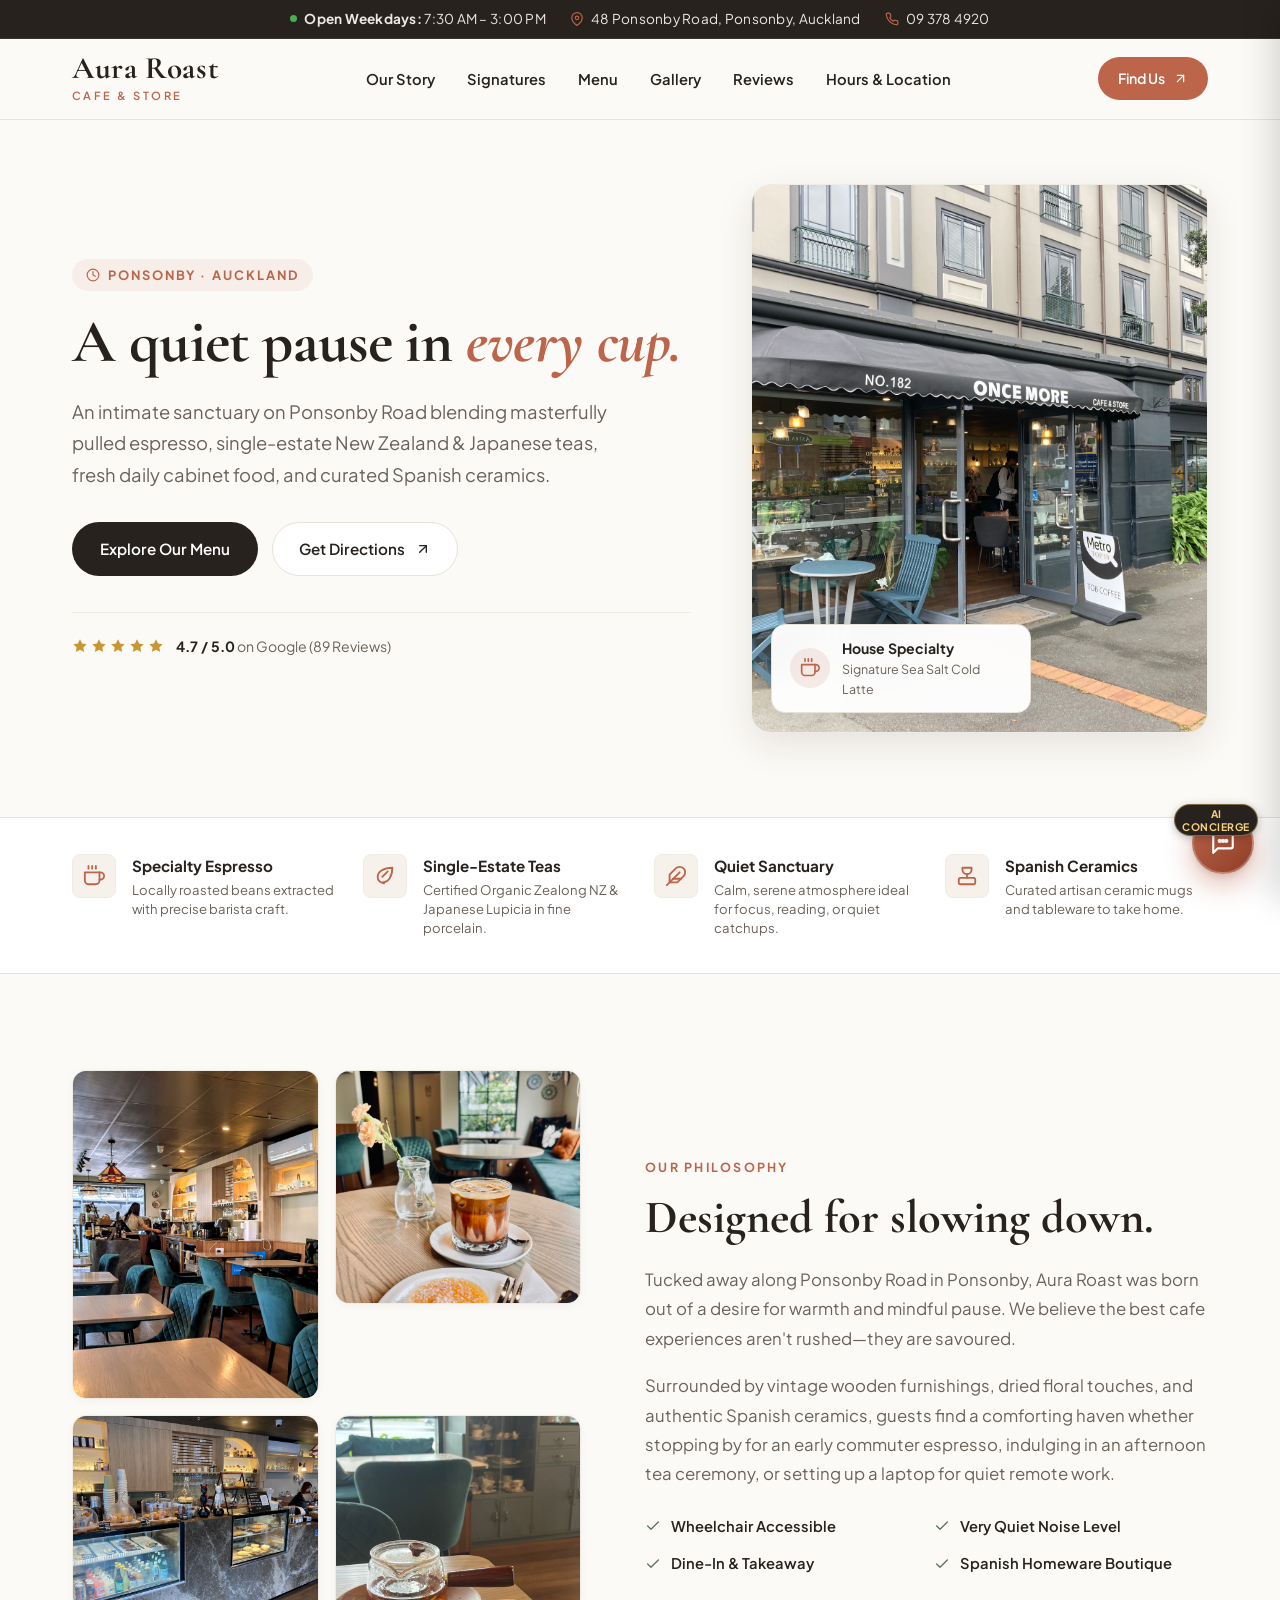
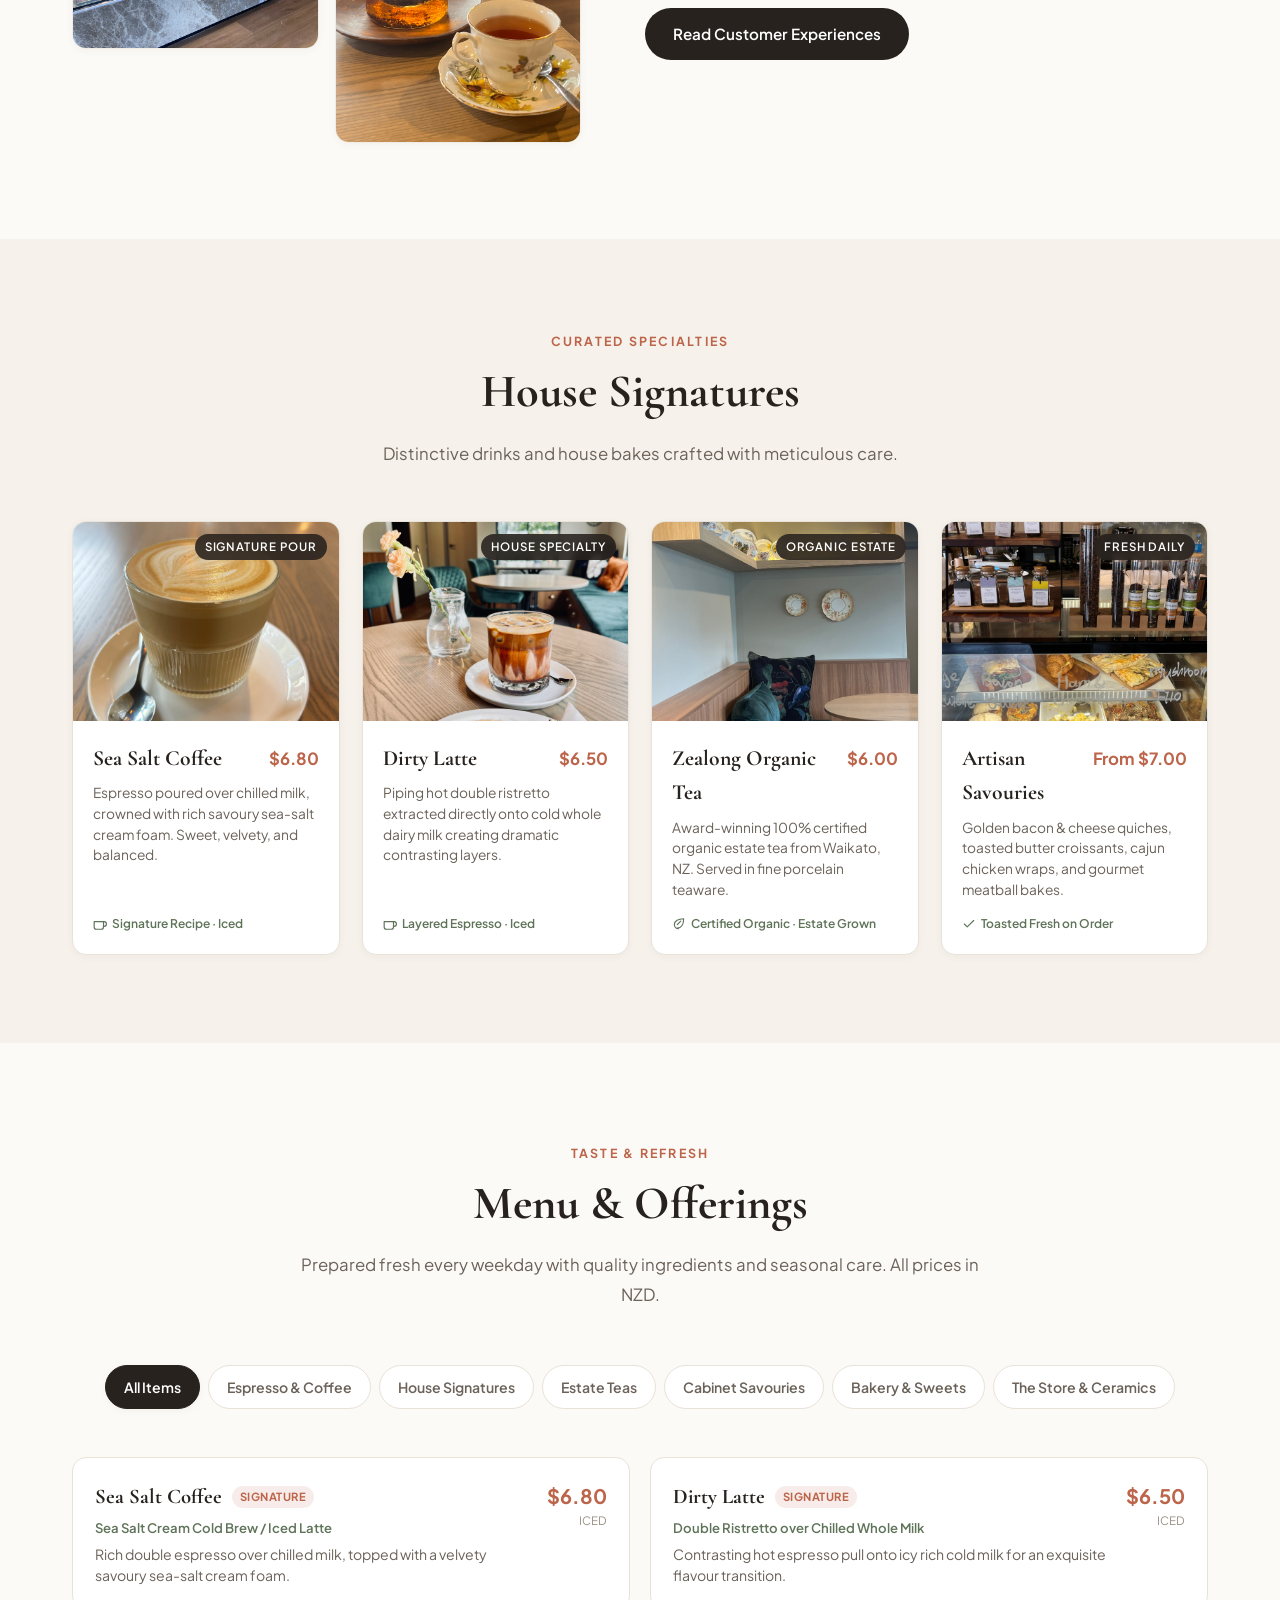
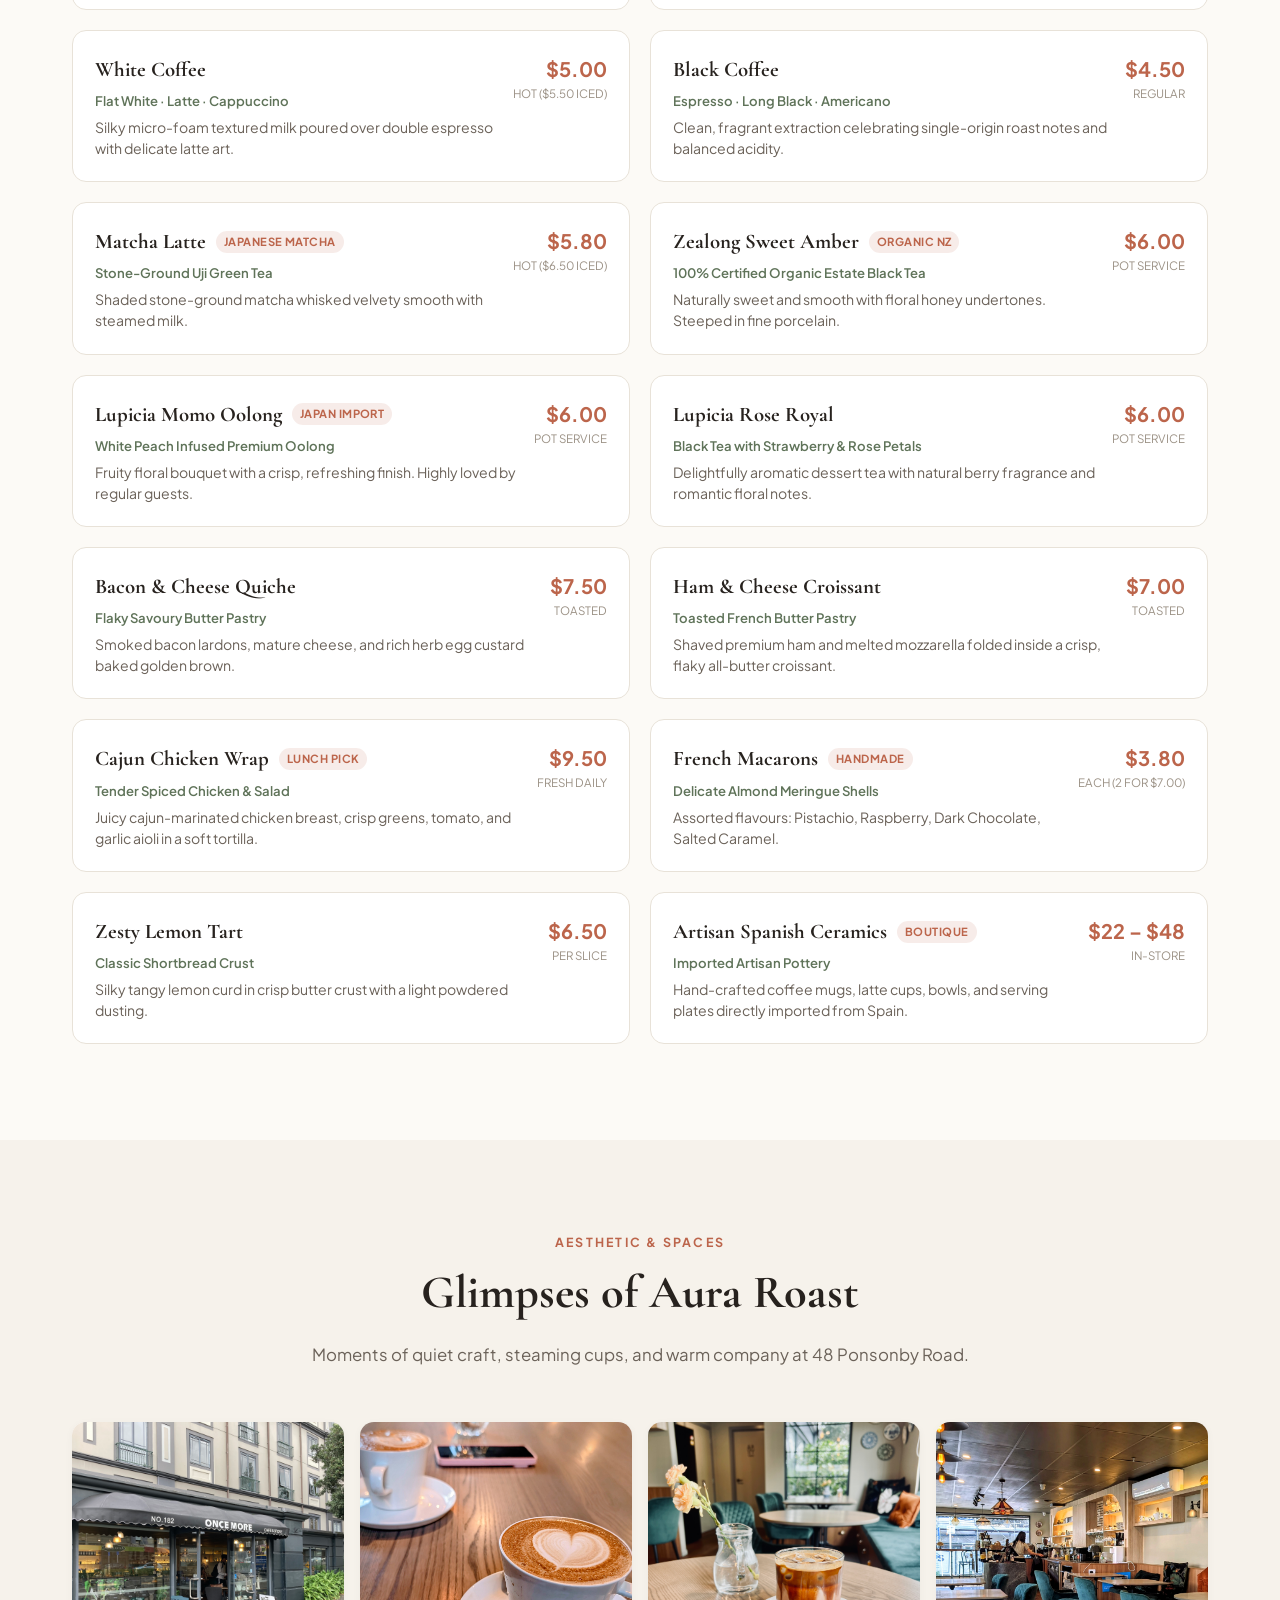
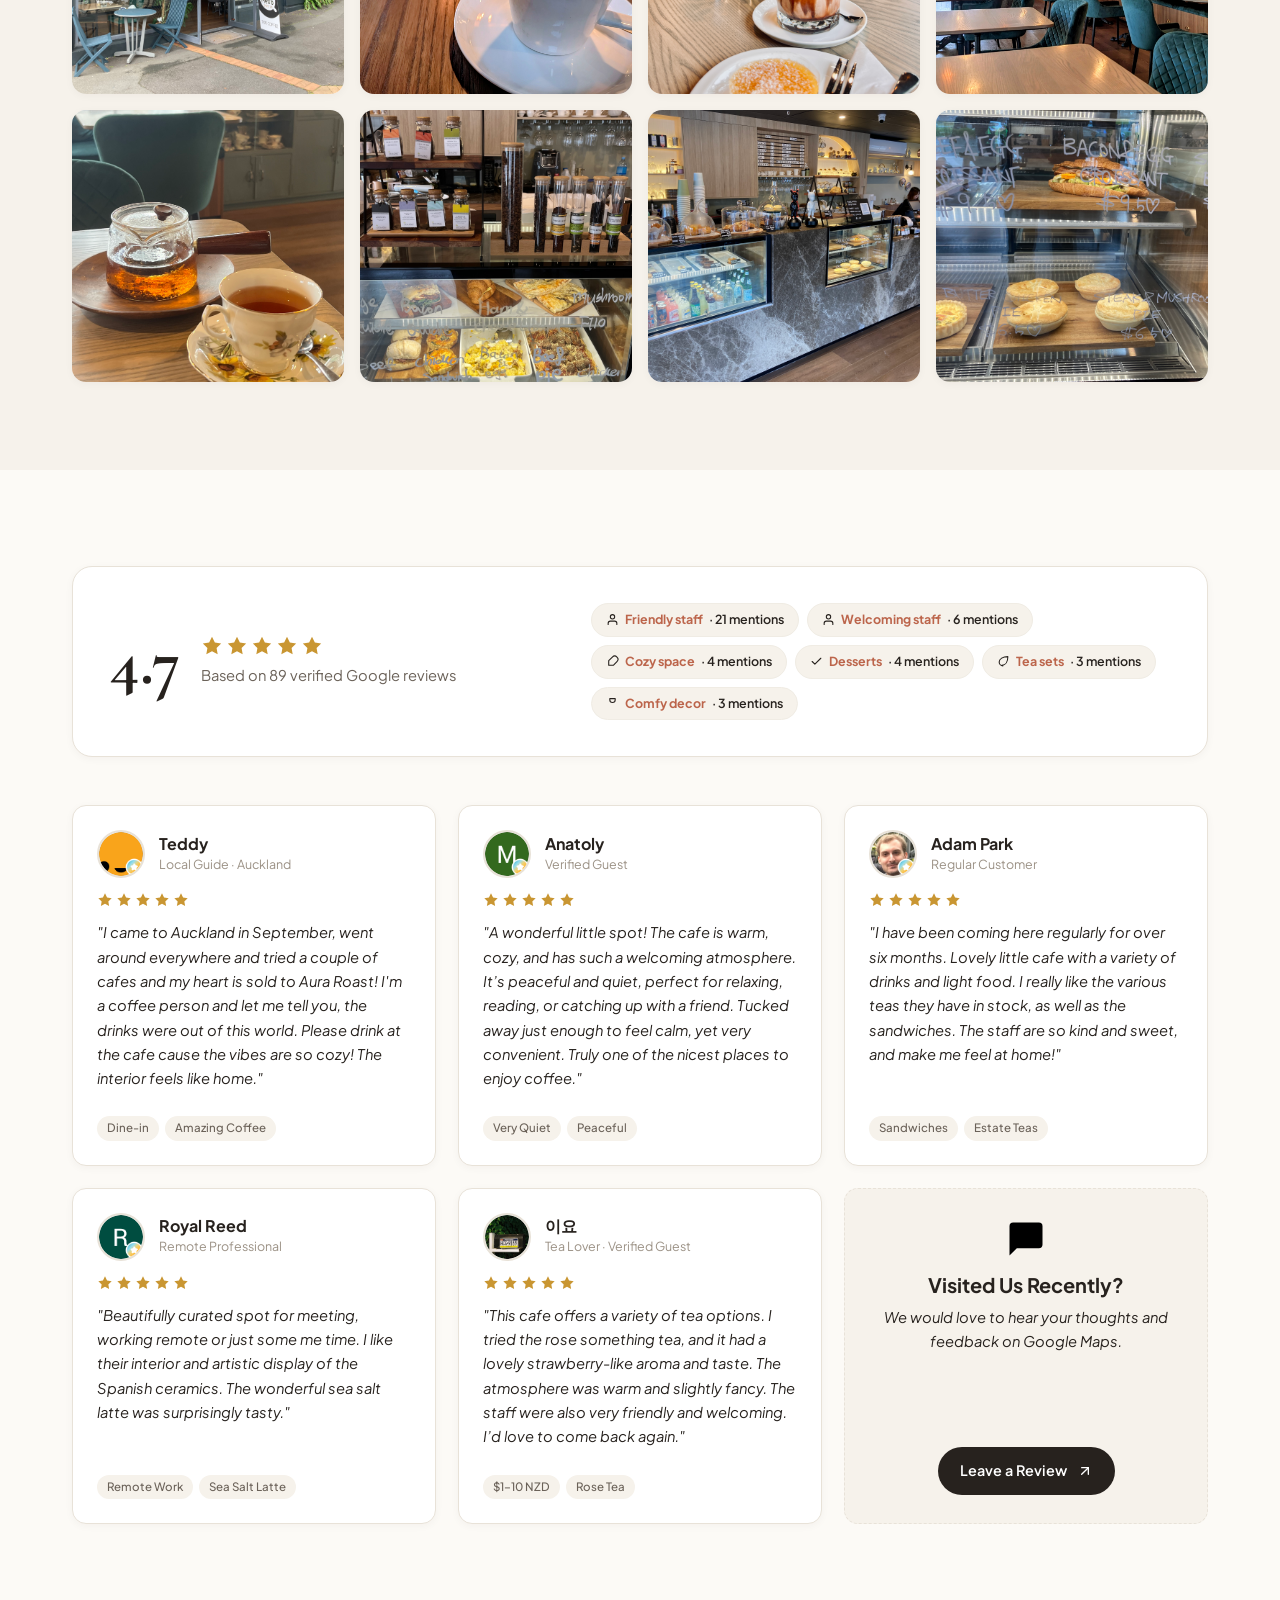
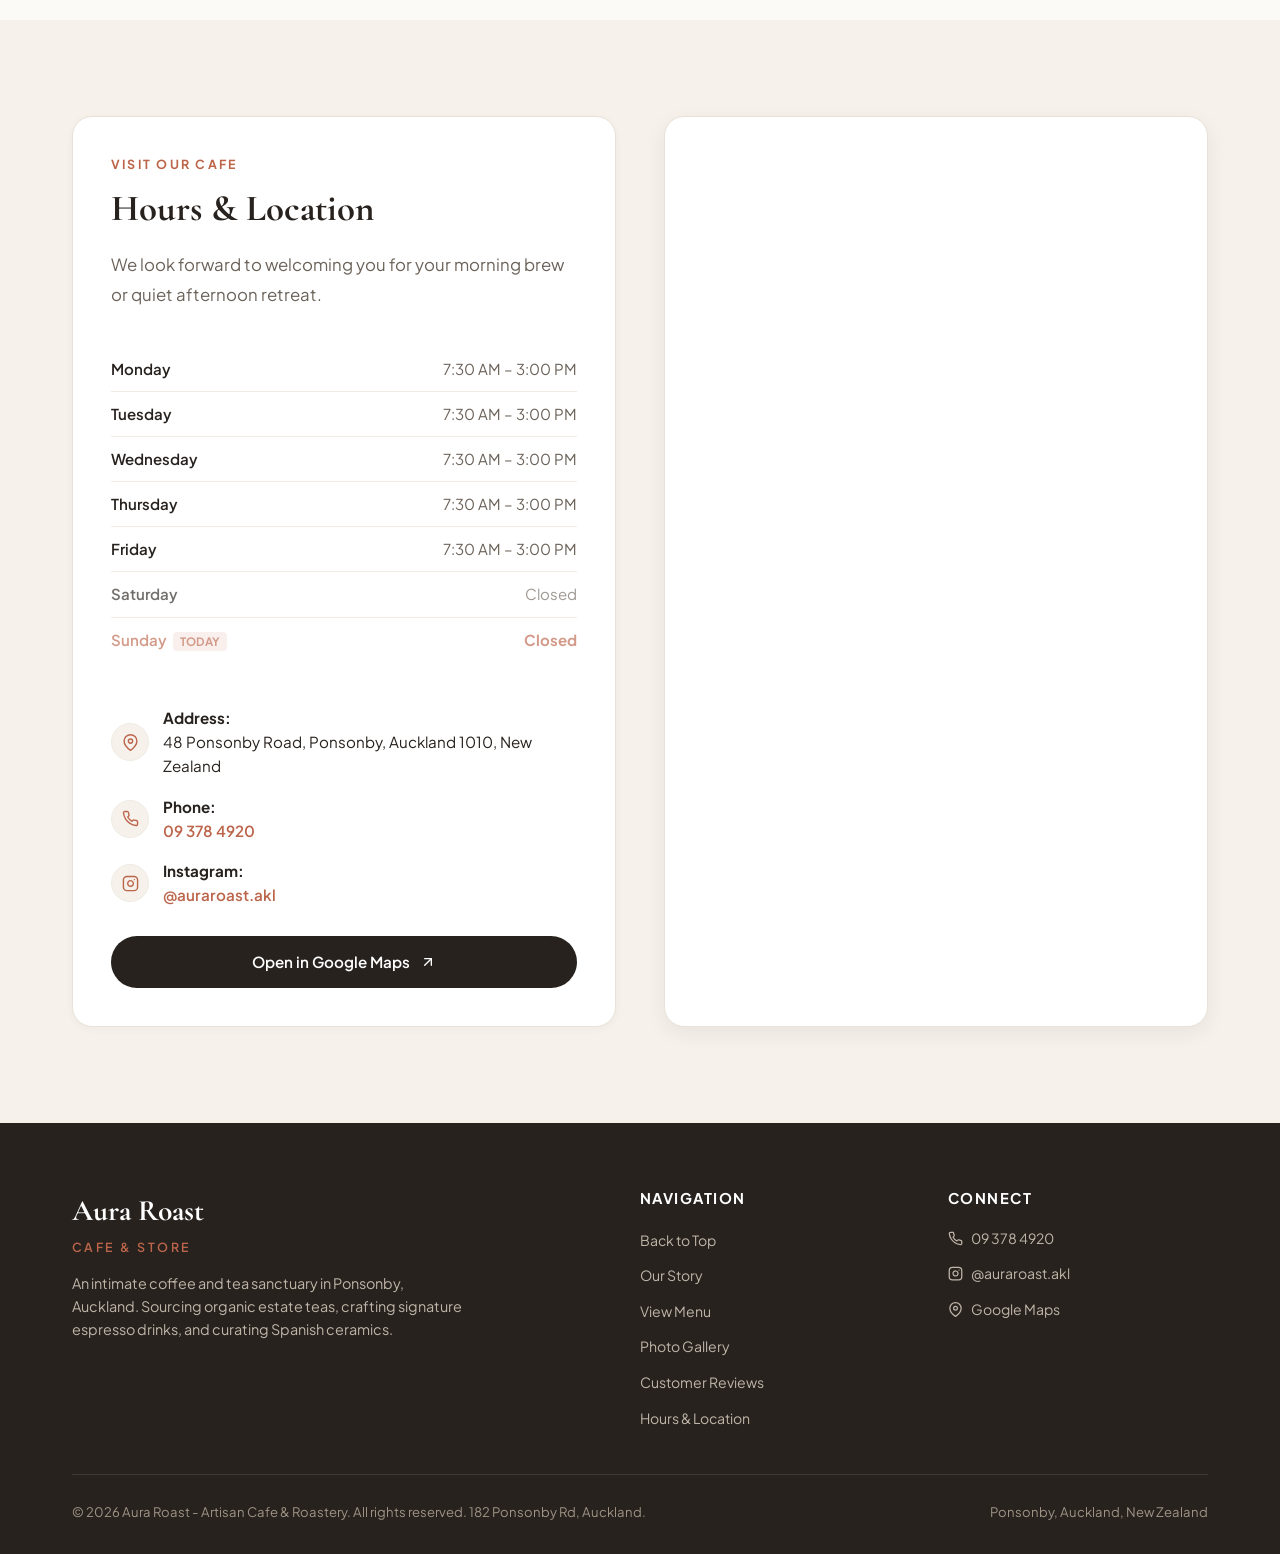
==== commit a17e3dd5: "Rebrand to Aura Roast Cafe & Roastery: update address, phone, Instagram, and embed live AI Barista C" ====
--- a/website_preview/index.html
+++ b/website_preview/index.html
@@ -3,43 +3,43 @@
 <head>
   <meta charset="UTF-8">
   <meta name="viewport" content="width=device-width, initial-scale=1.0, maximum-scale=5.0">
-  <title>Once More - Cafe &amp; Store | Specialty Coffee &amp; Fine Tea in Eden Terrace, Auckland</title>
+  <title>Aura Roast - Artisan Cafe &amp; Roastery | Specialty Coffee &amp; Fine Tea in Ponsonby, Auckland</title>
   
   <!-- SEO Meta Tags -->
-  <meta name="description" content="Discover Once More - Cafe &amp; Store in Eden Terrace, Auckland. Specialty espresso, signature sea salt iced coffee, organic Zealong &amp; Lupicia teas, fresh daily cabinet food, and curated Spanish ceramics at 182 Symonds Street.">
-  <meta name="keywords" content="Once More Cafe, Eden Terrace cafe, coffee shop Auckland, Symonds Street cafe, sea salt latte Auckland, Zealong organic tea, Lupicia tea Auckland, Spanish ceramics, quiet cafe study Auckland">
-  <meta name="author" content="Once More - Cafe &amp; Store">
+  <meta name="description" content="Discover Aura Roast - Artisan Cafe &amp; Roastery in Ponsonby, Auckland. Specialty espresso, signature sea salt iced coffee, organic Zealong &amp; Lupicia teas, fresh daily cabinet food, and curated Spanish ceramics at 48 Ponsonby Road.">
+  <meta name="keywords" content="Aura Roast Cafe, Ponsonby cafe, coffee shop Auckland, Ponsonby Road cafe, sea salt latte Auckland, Zealong organic tea, Lupicia tea Auckland, Spanish ceramics, quiet cafe study Auckland">
+  <meta name="author" content="Aura Roast - Artisan Cafe &amp; Roastery">
   <meta name="robots" content="index, follow, max-image-preview:large, max-snippet:-1, max-video-preview:-1">
   <link rel="canonical" href="https://maps.app.goo.gl/sYgYipkAPVMcbTCM9">
   <meta name="theme-color" content="#27221E">
 
   <!-- Geotagging Meta Tags for Local SEO -->
   <meta name="geo.region" content="NZ-AUK">
-  <meta name="geo.placename" content="Eden Terrace, Auckland">
-  <meta name="geo.position" content="-36.863458;174.7613921">
-  <meta name="ICBM" content="-36.863458, 174.7613921">
+  <meta name="geo.placename" content="Ponsonby, Auckland">
+  <meta name="geo.position" content="-36.8576;174.7468">
+  <meta name="ICBM" content="-36.8576, 174.7468">
 
   <!-- Open Graph / Facebook -->
   <meta property="og:type" content="business.business">
-  <meta property="og:site_name" content="Once More - Cafe &amp; Store">
-  <meta property="og:title" content="Once More - Cafe &amp; Store | Specialty Coffee &amp; Fine Tea in Eden Terrace, Auckland">
-  <meta property="og:description" content="An intimate sanctuary in Eden Terrace offering specialty espresso, signature sea salt cold latte, organic estate teas, fresh morning savouries, and curated Spanish ceramics.">
+  <meta property="og:site_name" content="Aura Roast - Artisan Cafe &amp; Roastery">
+  <meta property="og:title" content="Aura Roast - Artisan Cafe &amp; Roastery | Specialty Coffee &amp; Fine Tea in Ponsonby, Auckland">
+  <meta property="og:description" content="An intimate sanctuary in Ponsonby offering specialty espresso, signature sea salt cold latte, organic estate teas, fresh morning savouries, and curated Spanish ceramics.">
   <meta property="og:url" content="https://maps.app.goo.gl/sYgYipkAPVMcbTCM9">
   <meta property="og:image" content="../images/gallery_01.jpg">
-  <meta property="og:image:alt" content="Once More Cafe exterior on Symonds Street, Eden Terrace, Auckland">
+  <meta property="og:image:alt" content="Aura Roast Cafe exterior on Ponsonby Road, Ponsonby, Auckland">
   <meta property="og:image:width" content="1200">
   <meta property="og:image:height" content="900">
   <meta property="og:locale" content="en_NZ">
-  <meta property="business:contact_data:street_address" content="182 Symonds Street">
-  <meta property="business:contact_data:locality" content="Eden Terrace">
+  <meta property="business:contact_data:street_address" content="48 Ponsonby Road">
+  <meta property="business:contact_data:locality" content="Ponsonby">
   <meta property="business:contact_data:region" content="Auckland">
-  <meta property="business:contact_data:postal_code" content="1010">
+  <meta property="business:contact_data:postal_code" content="1011">
   <meta property="business:contact_data:country_name" content="New Zealand">
 
   <!-- Twitter Card -->
   <meta name="twitter:card" content="summary_large_image">
-  <meta name="twitter:title" content="Once More - Cafe &amp; Store | Specialty Coffee &amp; Fine Tea">
-  <meta name="twitter:description" content="An intimate sanctuary in Eden Terrace offering specialty espresso, signature sea salt cold latte, organic estate teas, fresh morning savouries, and curated Spanish ceramics.">
+  <meta name="twitter:title" content="Aura Roast - Artisan Cafe &amp; Roastery | Specialty Coffee &amp; Fine Tea">
+  <meta name="twitter:description" content="An intimate sanctuary in Ponsonby offering specialty espresso, signature sea salt cold latte, organic estate teas, fresh morning savouries, and curated Spanish ceramics.">
   <meta name="twitter:image" content="../images/gallery_01.jpg">
 
   <!-- Google Web Fonts Preconnect & Load -->
@@ -58,15 +58,15 @@
       {
         "@type": ["CafeOrCoffeeShop", "Store"],
         "@id": "https://maps.app.goo.gl/sYgYipkAPVMcbTCM9#cafe",
-        "name": "Once More - Cafe & Store",
-        "alternateName": "Once More Cafe",
-        "description": "An intimate sanctuary in Eden Terrace, Auckland offering specialty espresso, signature sea salt coffee, certified organic Zealong NZ & Lupicia Japanese teas, daily fresh cabinet savouries, fine French macarons, and curated artisan Spanish ceramics.",
+        "name": "Aura Roast - Artisan Cafe & Roastery",
+        "alternateName": "Aura Roast Cafe",
+        "description": "An intimate sanctuary in Ponsonby, Auckland offering specialty espresso, signature sea salt coffee, certified organic Zealong NZ & Lupicia Japanese teas, daily fresh cabinet savouries, fine French macarons, and curated artisan Spanish ceramics.",
         "url": "https://maps.app.goo.gl/sYgYipkAPVMcbTCM9",
         "sameAs": [
-          "https://www.instagram.com/once_more_nz/",
+          "https://www.instagram.com/auraroast.akl/",
           "https://maps.app.goo.gl/sYgYipkAPVMcbTCM9"
         ],
-        "telephone": "+64 210 849 8991",
+        "telephone": "+64 9 378 4920",
         "priceRange": "$",
         "currenciesAccepted": "NZD",
         "paymentAccepted": "Cash, Credit Card, EFTPOS, Contactless",
@@ -79,10 +79,10 @@
         ],
         "address": {
           "@type": "PostalAddress",
-          "streetAddress": "182 Symonds Street",
-          "addressLocality": "Eden Terrace",
+          "streetAddress": "48 Ponsonby Road",
+          "addressLocality": "Ponsonby",
           "addressRegion": "Auckland",
-          "postalCode": "1010",
+          "postalCode": "1011",
           "addressCountry": "NZ"
         },
         "geo": {
@@ -134,7 +134,7 @@
         ],
         "hasMenu": {
           "@type": "Menu",
-          "name": "Once More Offerings",
+          "name": "Aura Roast Offerings",
           "hasMenuSection": [
             {
               "@type": "MenuSection",
@@ -193,11 +193,11 @@
       </div>
       <div class="top-bar-item">
         <svg class="svg-icon stroke" viewBox="0 0 24 24" aria-hidden="true"><path d="M21 10c0 7-9 13-9 13s-9-6-9-13a9 9 0 0 1 18 0z"></path><circle cx="12" cy="10" r="3"></circle></svg>
-        <span>182 Symonds Street, Eden Terrace, Auckland</span>
+        <span>48 Ponsonby Road, Ponsonby, Auckland</span>
       </div>
       <div class="top-bar-item">
         <svg class="svg-icon stroke" viewBox="0 0 24 24" aria-hidden="true"><path d="M22 16.92v3a2 2 0 0 1-2.18 2 19.79 19.79 0 0 1-8.63-3.07 19.5 19.5 0 0 1-6-6 19.79 19.79 0 0 1-3.07-8.67A2 2 0 0 1 4.11 2h3a2 2 0 0 1 2 1.72 12.84 12.84 0 0 0 .7 2.81 2 2 0 0 1-.45 2.11L8.09 9.91a16 16 0 0 0 6 6l1.27-1.27a2 2 0 0 1 2.11-.45 12.84 12.84 0 0 0 2.81.7A2 2 0 0 1 22 16.92z"></path></svg>
-        <a href="tel:+642108498991" aria-label="Call Once More at 0210 849 8991">0210 849 8991</a>
+        <a href="tel:+6493784920" aria-label="Call Aura Roast at 09 378 4920">09 378 4920</a>
       </div>
     </div>
   </aside>
@@ -205,8 +205,8 @@
   <!-- Navigation Bar -->
   <header class="navbar" role="banner">
     <div class="container nav-container">
-      <a href="#hero" class="brand-logo" aria-label="Once More Cafe &amp; Store - Home">
-        <span class="brand-name">Once More</span>
+      <a href="#hero" class="brand-logo" aria-label="Aura Roast Cafe &amp; Roastery - Home">
+        <span class="brand-name">Aura Roast</span>
         <span class="brand-sub">Cafe &amp; Store</span>
       </a>
 
@@ -224,7 +224,7 @@
 
       <!-- Navigation Actions -->
       <div class="nav-actions">
-        <a href="https://maps.app.goo.gl/sYgYipkAPVMcbTCM9" target="_blank" rel="noopener noreferrer" class="nav-cta-btn" aria-label="Find Once More on Google Maps">
+        <a href="https://maps.app.goo.gl/sYgYipkAPVMcbTCM9" target="_blank" rel="noopener noreferrer" class="nav-cta-btn" aria-label="Find Aura Roast on Google Maps">
           <span>Find Us</span>
           <svg class="svg-icon stroke" viewBox="0 0 24 24" aria-hidden="true"><line x1="7" y1="17" x2="17" y2="7"></line><polyline points="7 7 17 7 17 17"></polyline></svg>
         </a>
@@ -242,7 +242,7 @@
   <aside class="mobile-nav-drawer" id="mobileNavDrawer" role="dialog" aria-modal="true" aria-label="Navigation Menu">
     <div class="mobile-drawer-header">
       <div class="brand-logo">
-        <span class="brand-name" style="font-size: 1.5rem;">Once More</span>
+        <span class="brand-name" style="font-size: 1.5rem;">Aura Roast</span>
         <span class="brand-sub">Cafe &amp; Store</span>
       </div>
       <button class="mobile-drawer-close" id="mobileDrawerClose" aria-label="Close Navigation Menu">
@@ -262,8 +262,8 @@
 
     <div class="mobile-drawer-footer">
       <div><strong>Weekdays:</strong> 7:30 AM – 3:00 PM</div>
-      <div>182 Symonds Street, Eden Terrace</div>
-      <a href="tel:+642108498991" style="color: var(--color-accent-terracotta); font-weight: 600;">0210 849 8991</a>
+      <div>48 Ponsonby Road, Ponsonby</div>
+      <a href="tel:+6493784920" style="color: var(--color-accent-terracotta); font-weight: 600;">09 378 4920</a>
     </div>
   </aside>
 
@@ -276,7 +276,7 @@
         <div class="hero-content">
           <div class="hero-kicker">
             <svg class="svg-icon stroke" viewBox="0 0 24 24" aria-hidden="true"><circle cx="12" cy="12" r="10"></circle><polyline points="12 6 12 12 16 14"></polyline></svg>
-            <span>Eden Terrace · Auckland</span>
+            <span>Ponsonby · Auckland</span>
           </div>
 
           <h1 class="hero-title" id="hero-title">
@@ -284,7 +284,7 @@
           </h1>
 
           <p class="hero-lead">
-            An intimate sanctuary on Symonds Street blending masterfully pulled espresso, single-estate New Zealand &amp; Japanese teas, fresh daily cabinet food, and curated Spanish ceramics.
+            An intimate sanctuary on Ponsonby Road blending masterfully pulled espresso, single-estate New Zealand &amp; Japanese teas, fresh daily cabinet food, and curated Spanish ceramics.
           </p>
 
           <div class="hero-actions">
@@ -317,7 +317,7 @@
           <div class="hero-main-card">
             <img 
               src="../images/gallery_01.jpg" 
-              alt="Once More Cafe storefront entrance on Symonds Street in Eden Terrace Auckland"
+              alt="Aura Roast Cafe storefront entrance on Ponsonby Road in Ponsonby Auckland"
               width="600"
               height="720"
               fetchpriority="high"
@@ -390,7 +390,7 @@
           <div class="mosaic-img-box tall">
             <img 
               src="../images/gallery_04.jpg" 
-              alt="Warm wooden counter and espresso machine inside Once More Cafe" 
+              alt="Warm wooden counter and espresso machine inside Aura Roast Cafe" 
               loading="lazy"
             >
           </div>
@@ -421,7 +421,7 @@
           <span class="section-label">OUR PHILOSOPHY</span>
           <h2 class="section-heading" id="story-heading">Designed for slowing down.</h2>
           <p class="story-text">
-            Tucked away along Symonds Street in Eden Terrace, Once More was born out of a desire for warmth and mindful pause. We believe the best cafe experiences aren't rushed—they are savoured.
+            Tucked away along Ponsonby Road in Ponsonby, Aura Roast was born out of a desire for warmth and mindful pause. We believe the best cafe experiences aren't rushed—they are savoured.
           </p>
           <p class="story-text">
             Surrounded by vintage wooden furnishings, dried floral touches, and authentic Spanish ceramics, guests find a comforting haven whether stopping by for an early commuter espresso, indulging in an afternoon tea ceremony, or setting up a laptop for quiet remote work.
@@ -816,14 +816,14 @@
       <div class="container">
         <div class="section-header-center">
           <span class="section-label">AESTHETIC &amp; SPACES</span>
-          <h2 class="section-heading" id="gallery-heading">Glimpses of Once More</h2>
-          <p class="story-text">Moments of quiet craft, steaming cups, and warm company at 182 Symonds Street.</p>
+          <h2 class="section-heading" id="gallery-heading">Glimpses of Aura Roast</h2>
+          <p class="story-text">Moments of quiet craft, steaming cups, and warm company at 48 Ponsonby Road.</p>
         </div>
 
         <div class="gallery-grid">
           <figure class="gallery-card">
-            <img src="../images/gallery_01.jpg" alt="Storefront and welcoming entrance of Once More Cafe on Symonds Street" loading="lazy">
-            <figcaption class="gallery-overlay"><span class="gallery-caption">Symonds St Entrance</span></figcaption>
+            <img src="../images/gallery_01.jpg" alt="Storefront and welcoming entrance of Aura Roast Cafe on Ponsonby Road" loading="lazy">
+            <figcaption class="gallery-overlay"><span class="gallery-caption">Ponsonby Rd Entrance</span></figcaption>
           </figure>
 
           <figure class="gallery-card">
@@ -928,7 +928,7 @@
               <svg class="star-icon" viewBox="0 0 24 24" aria-hidden="true"><path d="M12 2l3.09 6.26L22 9.27l-5 4.87 1.18 6.88L12 17.77l-6.18 3.25L7 14.14 2 9.27l6.91-1.01L12 2z"></path></svg>
             </div>
             <p class="review-quote">
-              "I came to Auckland in September, went around everywhere and tried a couple of cafes and my heart is sold to Once More! I'm a coffee person and let me tell you, the drinks were out of this world. Please drink at the cafe cause the vibes are so cozy! The interior feels like home."
+              "I came to Auckland in September, went around everywhere and tried a couple of cafes and my heart is sold to Aura Roast! I'm a coffee person and let me tell you, the drinks were out of this world. Please drink at the cafe cause the vibes are so cozy! The interior feels like home."
             </p>
             <div class="review-chips">
               <span class="review-badge">Dine-in</span>
@@ -1099,7 +1099,7 @@
               </div>
               <div>
                 <strong>Address:</strong><br>
-                182 Symonds Street, Eden Terrace, Auckland 1010, New Zealand
+                48 Ponsonby Road, Ponsonby, Auckland 1010, New Zealand
               </div>
             </div>
 
@@ -1109,7 +1109,7 @@
               </div>
               <div>
                 <strong>Phone:</strong><br>
-                <a href="tel:+642108498991" style="color: var(--color-accent-terracotta); font-weight: 600;">0210 849 8991</a>
+                <a href="tel:+6493784920" style="color: var(--color-accent-terracotta); font-weight: 600;">09 378 4920</a>
               </div>
             </div>
 
@@ -1119,7 +1119,7 @@
               </div>
               <div>
                 <strong>Instagram:</strong><br>
-                <a href="https://www.instagram.com/once_more_nz/" target="_blank" rel="noopener noreferrer" style="color: var(--color-accent-terracotta); font-weight: 600;">@once_more_nz</a>
+                <a href="https://www.instagram.com/auraroast.akl/" target="_blank" rel="noopener noreferrer" style="color: var(--color-accent-terracotta); font-weight: 600;">@auraroast.akl</a>
               </div>
             </div>
           </div>
@@ -1135,7 +1135,7 @@
         <!-- Live Google Map Embed -->
         <div class="map-container">
           <iframe 
-            title="Interactive Google Map of Once More Cafe location at 182 Symonds Street Auckland"
+            title="Interactive Google Map of Aura Roast Cafe location at 48 Ponsonby Road Auckland"
             src="https://maps.google.com/maps?q=-36.863458,174.7613921&hl=en&z=17&output=embed"
             loading="lazy" 
             referrerpolicy="no-referrer-when-downgrade">
@@ -1151,10 +1151,10 @@
     <div class="container">
       <div class="footer-grid">
         <div>
-          <div class="footer-brand-title">Once More</div>
+          <div class="footer-brand-title">Aura Roast</div>
           <div class="footer-brand-sub">Cafe &amp; Store</div>
           <p class="footer-brand-desc">
-            An intimate coffee and tea sanctuary in Eden Terrace, Auckland. Sourcing organic estate teas, crafting signature espresso drinks, and curating Spanish ceramics.
+            An intimate coffee and tea sanctuary in Ponsonby, Auckland. Sourcing organic estate teas, crafting signature espresso drinks, and curating Spanish ceramics.
           </p>
         </div>
 
@@ -1174,15 +1174,15 @@
           <h2 class="footer-col-title">Connect</h2>
           <ul class="footer-links">
             <li>
-              <a href="tel:+642108498991">
+              <a href="tel:+6493784920">
                 <svg class="svg-icon stroke" style="width: 15px; height: 15px;" viewBox="0 0 24 24" aria-hidden="true"><path d="M22 16.92v3a2 2 0 0 1-2.18 2 19.79 19.79 0 0 1-8.63-3.07 19.5 19.5 0 0 1-6-6 19.79 19.79 0 0 1-3.07-8.67A2 2 0 0 1 4.11 2h3a2 2 0 0 1 2 1.72 12.84 12.84 0 0 0 .7 2.81 2 2 0 0 1-.45 2.11L8.09 9.91a16 16 0 0 0 6 6l1.27-1.27a2 2 0 0 1 2.11-.45 12.84 12.84 0 0 0 2.81.7A2 2 0 0 1 22 16.92z"></path></svg>
-                <span>0210 849 8991</span>
+                <span>09 378 4920</span>
               </a>
             </li>
             <li>
-              <a href="https://www.instagram.com/once_more_nz/" target="_blank" rel="noopener noreferrer">
+              <a href="https://www.instagram.com/auraroast.akl/" target="_blank" rel="noopener noreferrer">
                 <svg class="svg-icon stroke" style="width: 15px; height: 15px;" viewBox="0 0 24 24" aria-hidden="true"><rect x="2" y="2" width="20" height="20" rx="5" ry="5"></rect><path d="M16 11.37A4 4 0 1 1 12.63 8 4 4 0 0 1 16 11.37z"></path><line x1="17.5" y1="6.5" x2="17.51" y2="6.5"></line></svg>
-                <span>@once_more_nz</span>
+                <span>@auraroast.akl</span>
               </a>
             </li>
             <li>
@@ -1196,8 +1196,8 @@
       </div>
 
       <div class="footer-bottom">
-        <div>&copy; 2026 Once More - Cafe &amp; Store. All rights reserved. 182 Symonds St, Auckland.</div>
-        <div>Eden Terrace, Auckland, New Zealand</div>
+        <div>&copy; 2026 Aura Roast - Artisan Cafe &amp; Roastery. All rights reserved. 182 Ponsonby Rd, Auckland.</div>
+        <div>Ponsonby, Auckland, New Zealand</div>
       </div>
     </div>
   </footer>
@@ -1286,5 +1286,174 @@
       });
     });
   </script>
+
+  <!-- ==========================================================================
+       AI Barista Customer Concierge Widget
+       ========================================================================== -->
+  <div class="ai-concierge-container" id="aiConciergeContainer">
+    <!-- Floating Trigger Button -->
+    <button class="ai-concierge-toggle" id="aiConciergeToggle" aria-label="Open Aura AI Barista Concierge">
+      <span class="ai-sparkle-badge">AI Concierge</span>
+      <svg class="chat-icon" width="26" height="26" viewBox="0 0 24 24" fill="none" stroke="currentColor" stroke-width="2" stroke-linecap="round" stroke-linejoin="round">
+        <path d="M21 15a2 2 0 0 1-2 2H7l-4 4V5a2 2 0 0 1 2-2h14a2 2 0 0 1 2 2z"></path>
+        <circle cx="9" cy="10" r="1" fill="currentColor"></circle>
+        <circle cx="12" cy="10" r="1" fill="currentColor"></circle>
+        <circle cx="15" cy="10" r="1" fill="currentColor"></circle>
+      </svg>
+      <svg class="close-icon" width="24" height="24" viewBox="0 0 24 24" fill="none" stroke="currentColor" stroke-width="2" stroke-linecap="round" stroke-linejoin="round">
+        <line x1="18" y1="6" x2="6" y2="18"></line>
+        <line x1="6" y1="6" x2="18" y2="18"></line>
+      </svg>
+    </button>
+
+    <!-- Floating Chat Window -->
+    <div class="ai-chat-window" id="aiChatWindow" role="dialog" aria-modal="true" aria-labelledby="aiChatTitle">
+      <div class="ai-chat-header">
+        <div class="ai-header-profile">
+          <div class="ai-avatar-wrap">
+            <span class="ai-avatar-emoji">☕</span>
+            <span class="ai-online-status" title="Barista Concierge Online"></span>
+          </div>
+          <div class="ai-header-info">
+            <h3 id="aiChatTitle">Aura AI Concierge</h3>
+            <span class="ai-header-subtitle">Artisan Barista Assistant · 48 Ponsonby Rd</span>
+          </div>
+        </div>
+        <button class="ai-header-close" id="aiChatClose" aria-label="Close Assistant">
+          <svg width="20" height="20" viewBox="0 0 24 24" fill="none" stroke="currentColor" stroke-width="2"><line x1="18" y1="6" x2="6" y2="18"></line><line x1="6" y1="6" x2="18" y2="18"></line></svg>
+        </button>
+      </div>
+
+      <div class="ai-chat-body" id="aiChatBody">
+        <div class="ai-msg ai-msg-bot">
+          <div class="ai-msg-bubble">
+            <p><strong>Kia ora! 👋 Welcome to Aura Roast.</strong></p>
+            <p>I am your digital barista concierge. Ask me anything about our single-origin roasts, daily cabinet bakery, opening hours, or table bookings!</p>
+          </div>
+        </div>
+        <div class="ai-quick-suggestions" id="aiQuickSuggestions">
+          <button type="button" class="ai-chip-btn" data-query="hours">🕒 Opening Hours &amp; Location</button>
+          <button type="button" class="ai-chip-btn" data-query="coffee">☕ Signature Brews &amp; Coffee</button>
+          <button type="button" class="ai-chip-btn" data-query="food">🥐 Dietary &amp; Food Options</button>
+          <button type="button" class="ai-chip-btn" data-query="reserve">📅 Book a Table</button>
+        </div>
+      </div>
+
+      <form class="ai-chat-form" id="aiChatForm">
+        <input type="text" id="aiChatInput" class="ai-chat-input" placeholder="Ask a question..." autocomplete="off" aria-label="Ask Aura AI Concierge">
+        <button type="submit" class="ai-chat-send" aria-label="Send Message">
+          <svg width="18" height="18" viewBox="0 0 24 24" fill="none" stroke="currentColor" stroke-width="2" stroke-linecap="round" stroke-linejoin="round">
+            <line x1="22" y1="2" x2="11" y2="13"></line>
+            <polygon points="22 2 15 22 11 13 2 9 22 2"></polygon>
+          </svg>
+        </button>
+      </form>
+    </div>
+  </div>
+
+  <script>
+    // Aura AI Concierge Logic
+    document.addEventListener('DOMContentLoaded', () => {
+      const container = document.getElementById('aiConciergeContainer');
+      const toggleBtn = document.getElementById('aiConciergeToggle');
+      const closeBtn = document.getElementById('aiChatClose');
+      const chatBody = document.getElementById('aiChatBody');
+      const chatForm = document.getElementById('aiChatForm');
+      const chatInput = document.getElementById('aiChatInput');
+      const chipBtns = document.querySelectorAll('.ai-chip-btn');
+
+      if (!container || !toggleBtn) return;
+
+      const toggleChat = () => {
+        container.classList.toggle('active');
+        if (container.classList.contains('active')) {
+          chatInput.focus();
+        }
+      };
+
+      toggleBtn.addEventListener('click', toggleChat);
+      if (closeBtn) closeBtn.addEventListener('click', toggleChat);
+
+      const knowledgeBase = {
+        hours: "Our operating hours at <strong>48 Ponsonby Road</strong>:<br>• <strong>Mon – Fri:</strong> 7:30 AM – 3:00 PM<br>• <strong>Sat – Sun:</strong> 8:00 AM – 3:30 PM<br><em>Espresso bar & fresh cabinet food ready daily from 7:30 AM!</em>",
+        coffee: "Our roastery craft specialties include:<br>• <strong>Signature Sea Salt Iced Cream Latte</strong> ($8.50) — Our #1 house favourite!<br>• <strong>Single-Origin Ethiopian Guji Batch Brew</strong> ($6.00)<br>• <strong>Artisan Flat White & Espresso</strong> with Oat/Macadamia milk options<br>• <strong>Zealong Organic NZ Loose-Leaf Teas</strong> ($6.50)",
+        food: "Baked fresh every morning in our Ponsonby kitchen:<br>• <strong>Gluten-Free:</strong> Almond Citrus Polenta Cake ($7.50)<br>• <strong>Vegan:</strong> Avocado & Charred Corn Sourdough Toastie ($14.50)<br>• <strong>Savouries:</strong> Spinach & Feta Danish, Free-range Pork & Herb Rolls<br>• <strong>Sweet:</strong> Artisanal French Macarons & Cinnamon Brioche",
+        reserve: "We would love to host you! You can reserve a table by calling us at <strong>09 378 4920</strong> or reply right here with your <strong>Name, Party Size, and Desired Date & Time</strong>, and I will confirm your table!"
+      };
+
+      const appendMessage = (sender, htmlContent) => {
+        const msgDiv = document.createElement('div');
+        msgDiv.className = 'ai-msg ai-msg-' + sender;
+        const bubble = document.createElement('div');
+        bubble.className = 'ai-msg-bubble';
+        bubble.innerHTML = htmlContent;
+        msgDiv.appendChild(bubble);
+        chatBody.appendChild(msgDiv);
+        chatBody.scrollTop = chatBody.scrollHeight;
+      };
+
+      const showTypingIndicator = () => {
+        const typingDiv = document.createElement('div');
+        typingDiv.className = 'ai-msg ai-msg-bot ai-typing-wrapper';
+        typingDiv.innerHTML = '<div class="ai-typing-indicator"><span class="ai-typing-dot"></span><span class="ai-typing-dot"></span><span class="ai-typing-dot"></span></div>';
+        chatBody.appendChild(typingDiv);
+        chatBody.scrollTop = chatBody.scrollHeight;
+        return typingDiv;
+      };
+
+      const processResponse = (userText) => {
+        const text = userText.toLowerCase();
+        let reply = '';
+
+        if (text.includes('hour') || text.includes('time') || text.includes('open') || text.includes('close')) {
+          reply = knowledgeBase.hours;
+        } else if (text.includes('coffee') || text.includes('drink') || text.includes('latte') || text.includes('roast') || text.includes('brew') || text.includes('tea')) {
+          reply = knowledgeBase.coffee;
+        } else if (text.includes('food') || text.includes('vegan') || text.includes('gluten') || text.includes('gf') || text.includes('eat') || text.includes('pastry') || text.includes('menu')) {
+          reply = knowledgeBase.food;
+        } else if (text.includes('book') || text.includes('reserv') || text.includes('table')) {
+          reply = knowledgeBase.reserve;
+        } else if (text.includes('wifi') || text.includes('study') || text.includes('work') || text.includes('laptop')) {
+          reply = "Yes! We provide complimentary ultra-fast fiber Wi-Fi and quiet booth seating with power points along our Ponsonby Rd windows. Perfect for remote work and quiet reading!";
+        } else if (text.includes('dog') || text.includes('pet')) {
+          reply = "We love dogs! 🐾 Dogs are warmly welcome on our sheltered, sunlit outdoor patio at 48 Ponsonby Road. Complimentary fresh water bowls and house treats provided!";
+        } else if (text.includes('parking') || text.includes('car') || text.includes('drive')) {
+          reply = "Convenient 60-min and 120-min street parking is available directly along Ponsonby Road and adjacent Franklin Road, just a 30-second stroll to our cafe.";
+        } else if (/\d/.test(text) && (text.includes('people') || text.includes('table') || text.includes('pm') || text.includes('am') || text.includes('tomorrow') || text.includes('person') || text.includes('pax'))) {
+          reply = "✅ <strong>Table Booking Saved!</strong><br>We have recorded your reservation request for <strong>48 Ponsonby Road</strong>. Our team will have your table ready with a 15-minute grace window. Need any changes? Feel free to call us at <strong>09 378 4920</strong>!";
+        } else {
+          reply = "Thanks for your message! As your Aura Roast digital concierge, I'm here to help with our single-origin coffees, food menu, hours, or table bookings at 48 Ponsonby Road. You can also reach our team directly at <strong>09 378 4920</strong> or <em>hello@auraroast.co.nz</em>!";
+        }
+
+        const typingEl = showTypingIndicator();
+        setTimeout(() => {
+          typingEl.remove();
+          appendMessage('bot', reply);
+        }, 650);
+      };
+
+      chipBtns.forEach(btn => {
+        btn.addEventListener('click', () => {
+          const query = btn.getAttribute('data-query');
+          appendMessage('user', btn.textContent.trim());
+          const typingEl = showTypingIndicator();
+          setTimeout(() => {
+            typingEl.remove();
+            appendMessage('bot', knowledgeBase[query] || knowledgeBase.hours);
+          }, 500);
+        });
+      });
+
+      chatForm.addEventListener('submit', (e) => {
+        e.preventDefault();
+        const text = chatInput.value.trim();
+        if (!text) return;
+        appendMessage('user', text);
+        chatInput.value = '';
+        processResponse(text);
+      });
+    });
+  </script>
+
 </body>
 </html>
--- a/website_preview/styles.css
+++ b/website_preview/styles.css
@@ -1,5 +1,5 @@
 /* ==========================================================================
-   Once More - Cafe & Store | Official Website Stylesheet
+   Aura Roast - Artisan Cafe & Roastery | Official Website Stylesheet
    Modern, Ultra-Responsive, Accessible & SEO-Optimized Design
    ========================================================================== */
 
@@ -1540,3 +1540,361 @@
     font-size: 1.4rem;
   }
 }
+
+
+/* ==========================================================================
+   AI Customer Concierge Widget Styles
+   ========================================================================== */
+.ai-concierge-container {
+  position: fixed;
+  bottom: 26px;
+  right: 26px;
+  z-index: 9995;
+  font-family: var(--font-sans);
+}
+
+.ai-concierge-toggle {
+  width: 62px;
+  height: 62px;
+  border-radius: var(--radius-full);
+  background: linear-gradient(135deg, #BC654B 0%, #8E3E27 100%);
+  color: #FFFFFF;
+  display: flex;
+  align-items: center;
+  justify-content: center;
+  box-shadow: 0 10px 28px rgba(188, 101, 75, 0.45), 0 2px 6px rgba(0,0,0,0.12);
+  transition: transform 0.3s cubic-bezier(0.175, 0.885, 0.32, 1.275), box-shadow 0.3s ease;
+  position: relative;
+  border: 2px solid rgba(255, 255, 255, 0.25);
+}
+
+.ai-concierge-toggle:hover {
+  transform: scale(1.08) translateY(-2px);
+  box-shadow: 0 14px 34px rgba(188, 101, 75, 0.55);
+}
+
+.ai-sparkle-badge {
+  position: absolute;
+  top: -10px;
+  right: -6px;
+  background: #27221E;
+  color: #F8D27C;
+  font-size: 0.65rem;
+  font-weight: 700;
+  text-transform: uppercase;
+  letter-spacing: 0.05em;
+  padding: 2px 7px;
+  border-radius: 999px;
+  border: 1px solid rgba(248, 210, 124, 0.4);
+  box-shadow: 0 2px 8px rgba(0,0,0,0.25);
+  pointer-events: none;
+  animation: pulseBadge 2.4s infinite ease-in-out;
+}
+
+@keyframes pulseBadge {
+  0%, 100% { transform: scale(1); }
+  50% { transform: scale(1.06); }
+}
+
+.ai-concierge-toggle .close-icon {
+  display: none;
+}
+
+.ai-concierge-container.active .ai-concierge-toggle .chat-icon {
+  display: none;
+}
+
+.ai-concierge-container.active .ai-concierge-toggle .close-icon {
+  display: block;
+}
+
+.ai-concierge-container.active .ai-sparkle-badge {
+  display: none;
+}
+
+/* Chat Window */
+.ai-chat-window {
+  position: fixed;
+  bottom: 98px;
+  right: 26px;
+  width: 380px;
+  max-width: calc(100vw - 32px);
+  height: 540px;
+  max-height: calc(100vh - 120px);
+  background: rgba(255, 255, 255, 0.98);
+  backdrop-filter: blur(20px);
+  -webkit-backdrop-filter: blur(20px);
+  border-radius: 20px;
+  border: 1px solid rgba(188, 101, 75, 0.22);
+  box-shadow: 0 20px 50px rgba(39, 34, 30, 0.25), 0 4px 12px rgba(0,0,0,0.06);
+  display: flex;
+  flex-direction: column;
+  overflow: hidden;
+  opacity: 0;
+  transform: translateY(20px) scale(0.96);
+  pointer-events: none;
+  transition: opacity 0.28s ease, transform 0.28s cubic-bezier(0.16, 1, 0.3, 1);
+  z-index: 9996;
+}
+
+.ai-concierge-container.active .ai-chat-window {
+  opacity: 1;
+  transform: translateY(0) scale(1);
+  pointer-events: auto;
+}
+
+/* Header */
+.ai-chat-header {
+  background: #27221E;
+  color: #FFFFFF;
+  padding: 16px 18px;
+  display: flex;
+  align-items: center;
+  justify-content: space-between;
+  border-bottom: 2px solid #BC654B;
+}
+
+.ai-header-profile {
+  display: flex;
+  align-items: center;
+  gap: 12px;
+}
+
+.ai-avatar-wrap {
+  position: relative;
+  width: 40px;
+  height: 40px;
+  border-radius: 50%;
+  background: rgba(255, 255, 255, 0.12);
+  display: flex;
+  align-items: center;
+  justify-content: center;
+  font-size: 1.25rem;
+  border: 1px solid rgba(255, 255, 255, 0.2);
+}
+
+.ai-online-status {
+  position: absolute;
+  bottom: 0;
+  right: 0;
+  width: 11px;
+  height: 11px;
+  background: #34D399;
+  border-radius: 50%;
+  border: 2px solid #27221E;
+  box-shadow: 0 0 6px rgba(52, 211, 153, 0.6);
+}
+
+.ai-header-info h3 {
+  font-family: var(--font-serif);
+  font-size: 1.15rem;
+  font-weight: 600;
+  color: #FFFFFF;
+  margin: 0;
+  line-height: 1.2;
+}
+
+.ai-header-subtitle {
+  font-size: 0.72rem;
+  color: #E8E2D8;
+  opacity: 0.85;
+  display: block;
+  margin-top: 2px;
+}
+
+.ai-header-close {
+  color: #E8E2D8;
+  padding: 6px;
+  border-radius: 50%;
+  display: flex;
+  align-items: center;
+  justify-content: center;
+  transition: background 0.2s, color 0.2s;
+}
+
+.ai-header-close:hover {
+  background: rgba(255, 255, 255, 0.15);
+  color: #FFFFFF;
+}
+
+/* Chat Messages Body */
+.ai-chat-body {
+  flex: 1;
+  padding: 16px;
+  overflow-y: auto;
+  display: flex;
+  flex-direction: column;
+  gap: 12px;
+  background: #FCFAF6;
+}
+
+.ai-chat-body::-webkit-scrollbar {
+  width: 5px;
+}
+
+.ai-chat-body::-webkit-scrollbar-thumb {
+  background: #E8E2D8;
+  border-radius: 4px;
+}
+
+.ai-msg {
+  display: flex;
+  flex-direction: column;
+  max-width: 86%;
+  animation: fadeInMsg 0.25s ease-out;
+}
+
+@keyframes fadeInMsg {
+  from { opacity: 0; transform: translateY(6px); }
+  to { opacity: 1; transform: translateY(0); }
+}
+
+.ai-msg-bot {
+  align-self: flex-start;
+}
+
+.ai-msg-user {
+  align-self: flex-end;
+}
+
+.ai-msg-bubble {
+  padding: 11px 14px;
+  border-radius: 14px;
+  font-size: 0.86rem;
+  line-height: 1.48;
+}
+
+.ai-msg-bot .ai-msg-bubble {
+  background: #FFFFFF;
+  color: #27221E;
+  border: 1px solid #E8E2D8;
+  border-bottom-left-radius: 4px;
+  box-shadow: 0 2px 6px rgba(0,0,0,0.03);
+}
+
+.ai-msg-bot .ai-msg-bubble p + p {
+  margin-top: 6px;
+}
+
+.ai-msg-bot .ai-msg-bubble strong {
+  color: #BC654B;
+}
+
+.ai-msg-user .ai-msg-bubble {
+  background: #BC654B;
+  color: #FFFFFF;
+  border-bottom-right-radius: 4px;
+}
+
+/* Quick Suggestion Chips */
+.ai-quick-suggestions {
+  display: flex;
+  flex-wrap: wrap;
+  gap: 6px;
+  margin-top: 4px;
+}
+
+.ai-chip-btn {
+  background: #FFFFFF;
+  color: #BC654B;
+  border: 1px solid rgba(188, 101, 75, 0.35);
+  font-size: 0.74rem;
+  font-weight: 600;
+  padding: 6px 11px;
+  border-radius: 999px;
+  transition: all 0.2s ease;
+  text-align: left;
+}
+
+.ai-chip-btn:hover {
+  background: #BC654B;
+  color: #FFFFFF;
+  border-color: #BC654B;
+  transform: translateY(-1px);
+}
+
+/* Typing Indicator */
+.ai-typing-indicator {
+  display: flex;
+  align-items: center;
+  gap: 4px;
+  padding: 10px 14px;
+  background: #FFFFFF;
+  border: 1px solid #E8E2D8;
+  border-radius: 14px;
+  border-bottom-left-radius: 4px;
+  width: fit-content;
+}
+
+.ai-typing-dot {
+  width: 6px;
+  height: 6px;
+  background: #BC654B;
+  border-radius: 50%;
+  opacity: 0.6;
+  animation: typingBounce 1.2s infinite ease-in-out;
+}
+
+.ai-typing-dot:nth-child(2) { animation-delay: 0.2s; }
+.ai-typing-dot:nth-child(3) { animation-delay: 0.4s; }
+
+@keyframes typingBounce {
+  0%, 80%, 100% { transform: translateY(0); opacity: 0.4; }
+  40% { transform: translateY(-5px); opacity: 1; }
+}
+
+/* Form Area */
+.ai-chat-form {
+  display: flex;
+  align-items: center;
+  gap: 8px;
+  padding: 12px 14px;
+  background: #FFFFFF;
+  border-top: 1px solid #E8E2D8;
+}
+
+.ai-chat-input {
+  flex: 1;
+  background: #F6F2EB;
+  border: 1px solid #E8E2D8;
+  padding: 10px 14px;
+  border-radius: 999px;
+  font-size: 0.86rem;
+  color: #27221E;
+  outline: none;
+  transition: border-color 0.2s;
+}
+
+.ai-chat-input:focus {
+  border-color: #BC654B;
+  background: #FFFFFF;
+}
+
+.ai-chat-send {
+  width: 38px;
+  height: 38px;
+  border-radius: 50%;
+  background: #BC654B;
+  color: #FFFFFF;
+  display: flex;
+  align-items: center;
+  justify-content: center;
+  transition: background 0.2s, transform 0.15s;
+  flex-shrink: 0;
+}
+
+.ai-chat-send:hover {
+  background: #A5553E;
+  transform: scale(1.05);
+}
+
+@media (max-width: 480px) {
+  .ai-chat-window {
+    bottom: 88px;
+    right: 12px;
+    left: 12px;
+    width: auto;
+    max-width: none;
+    height: 480px;
+  }
+}
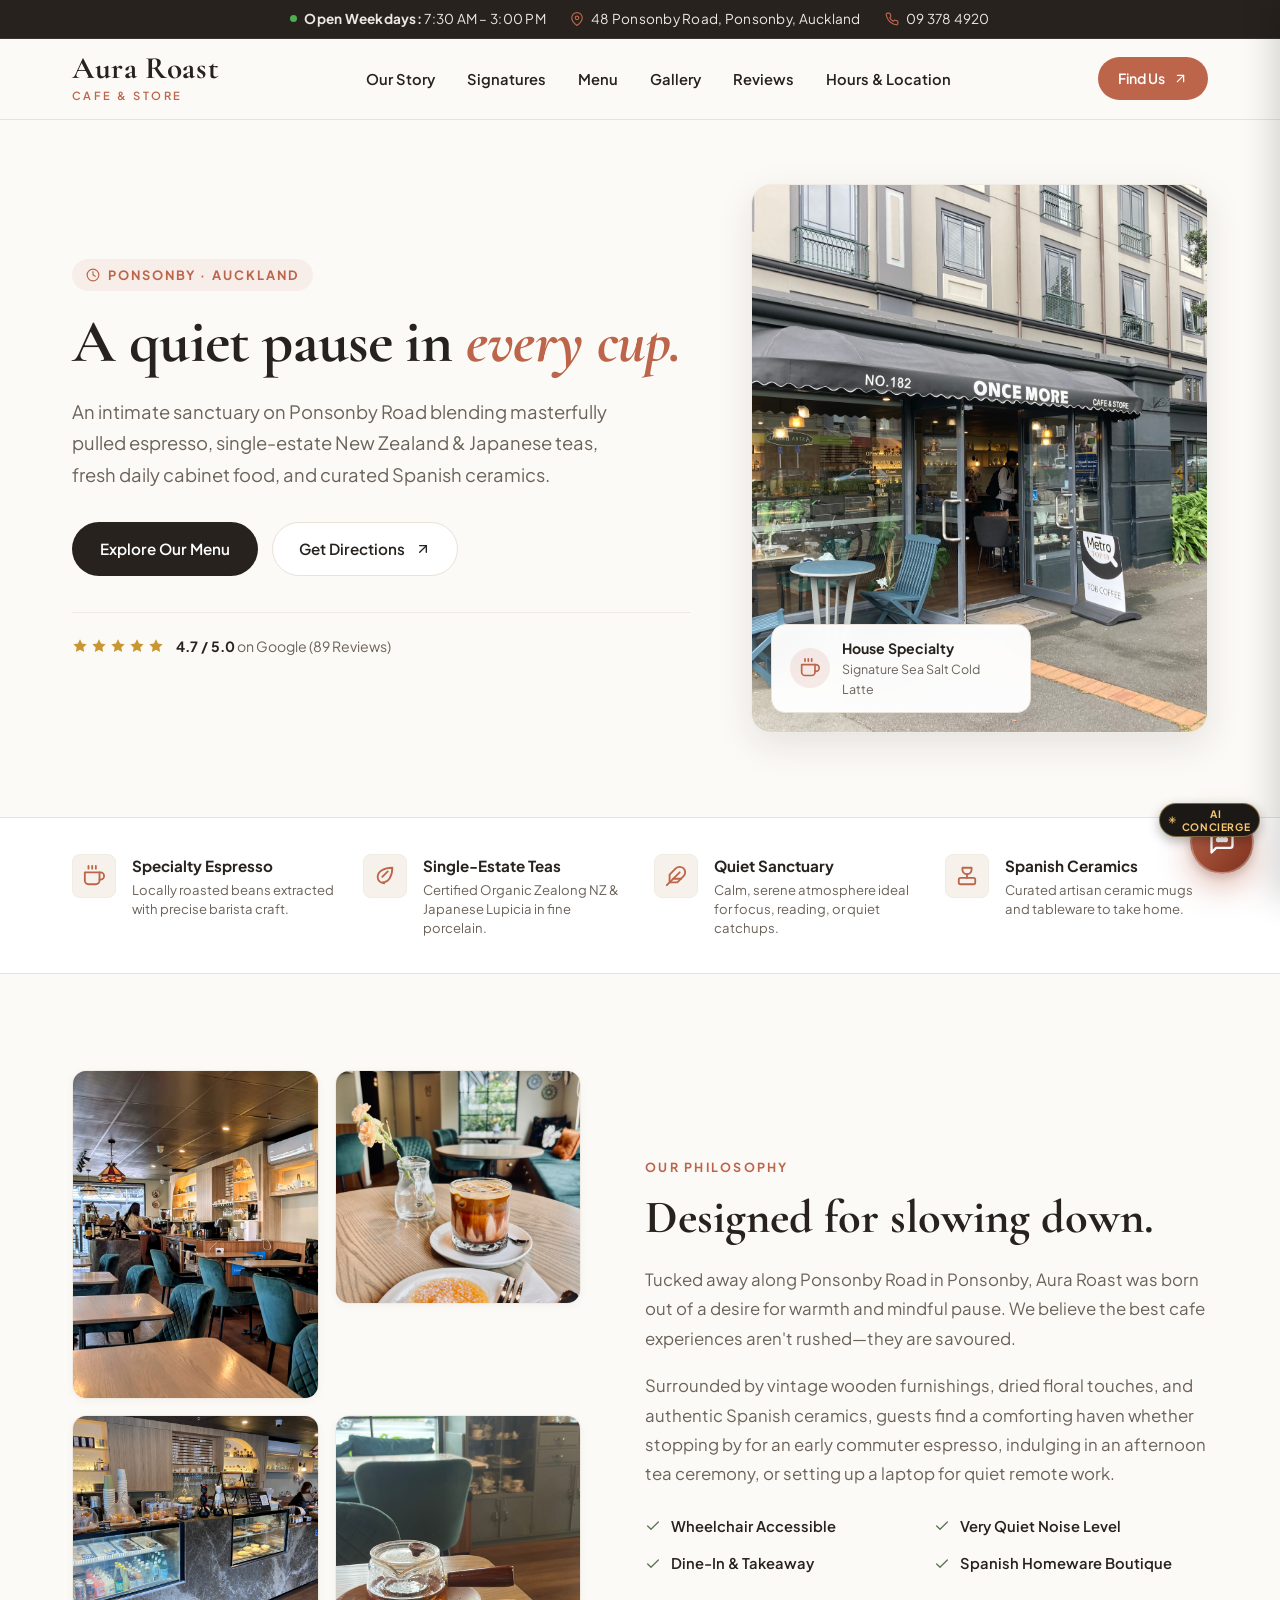
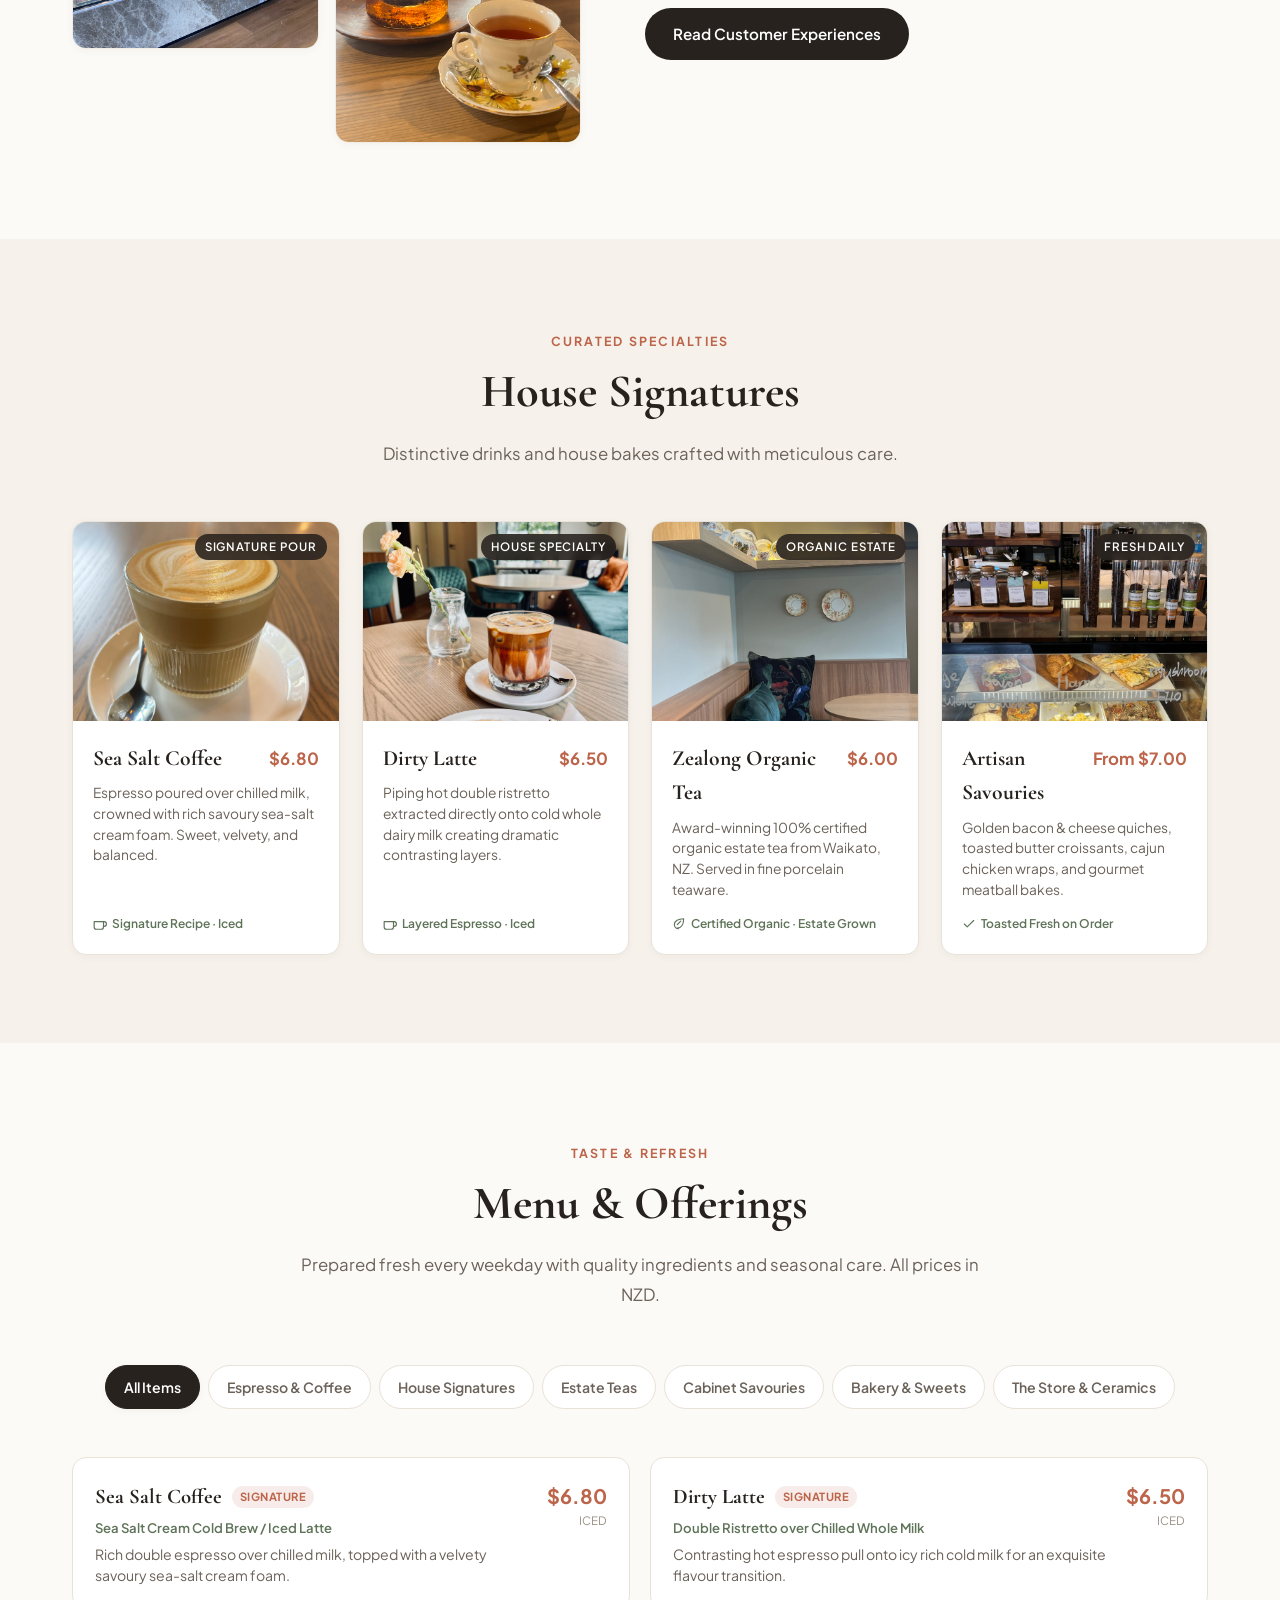
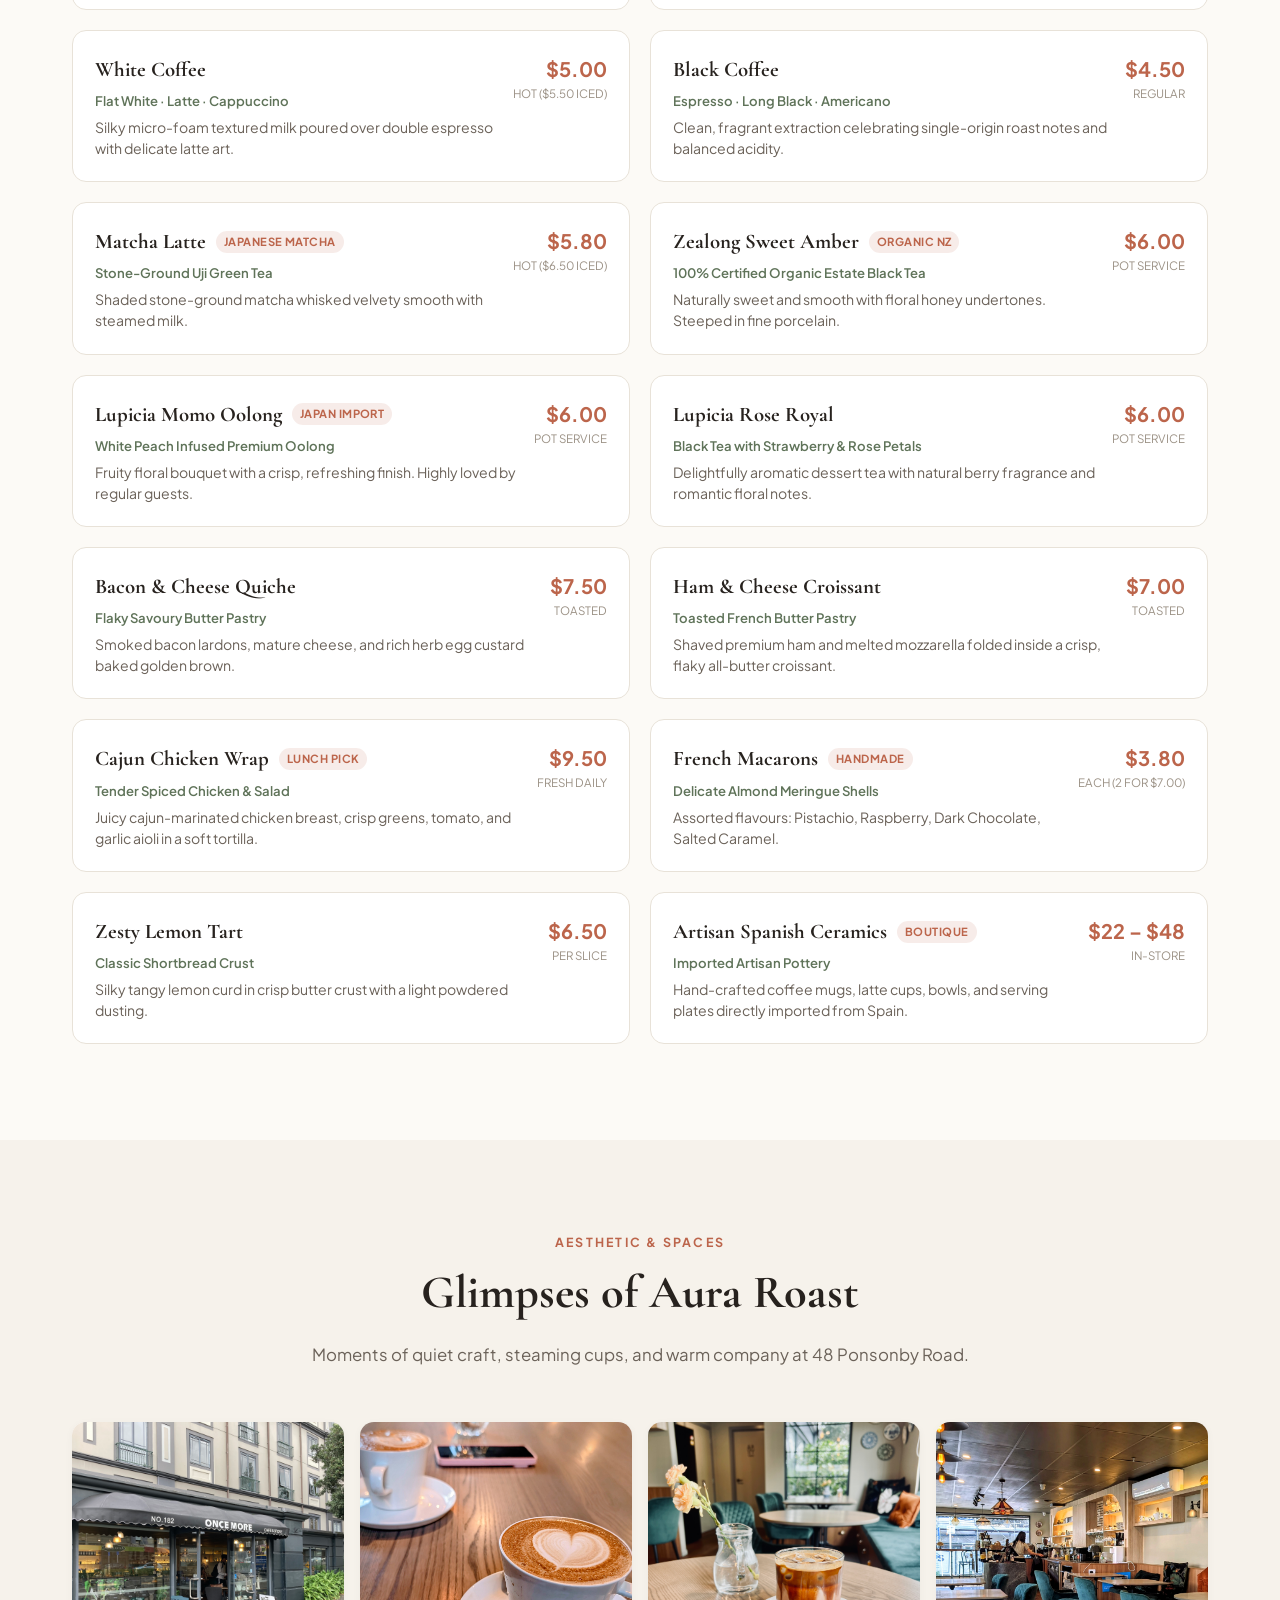
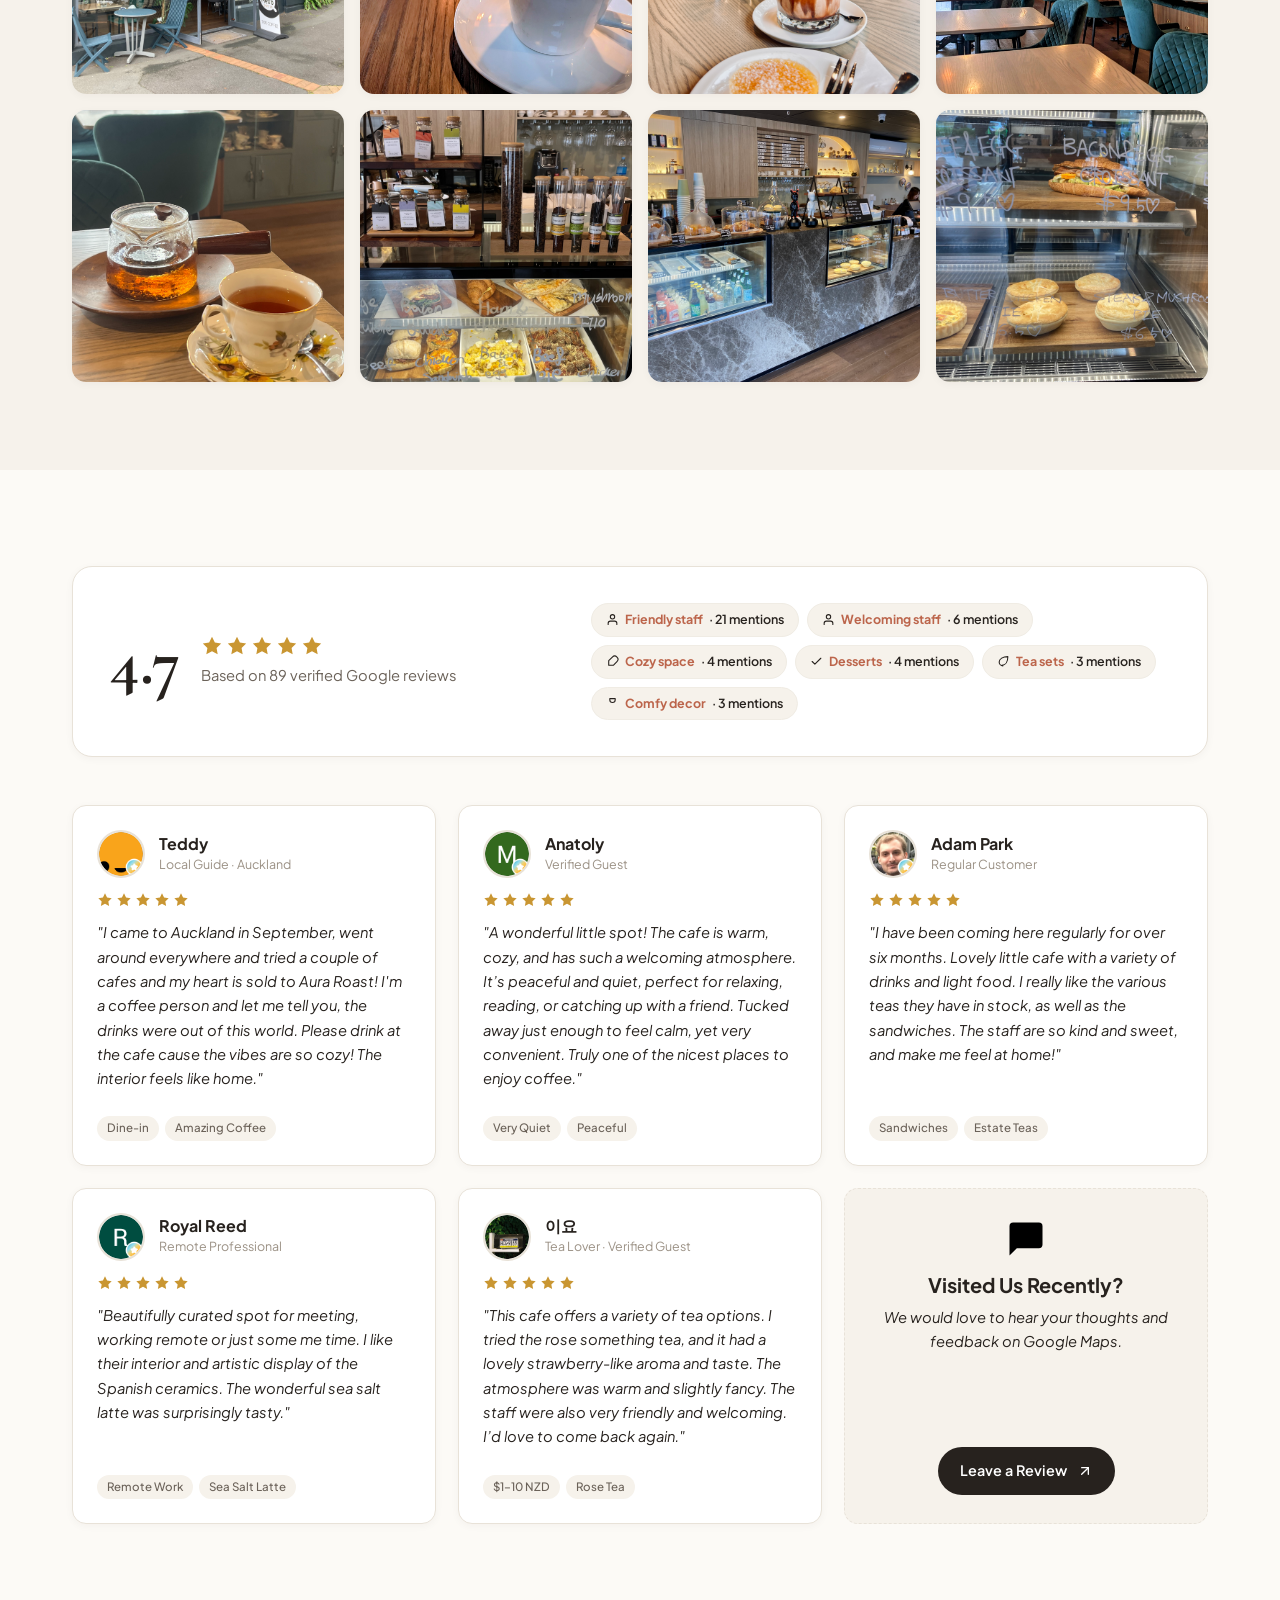
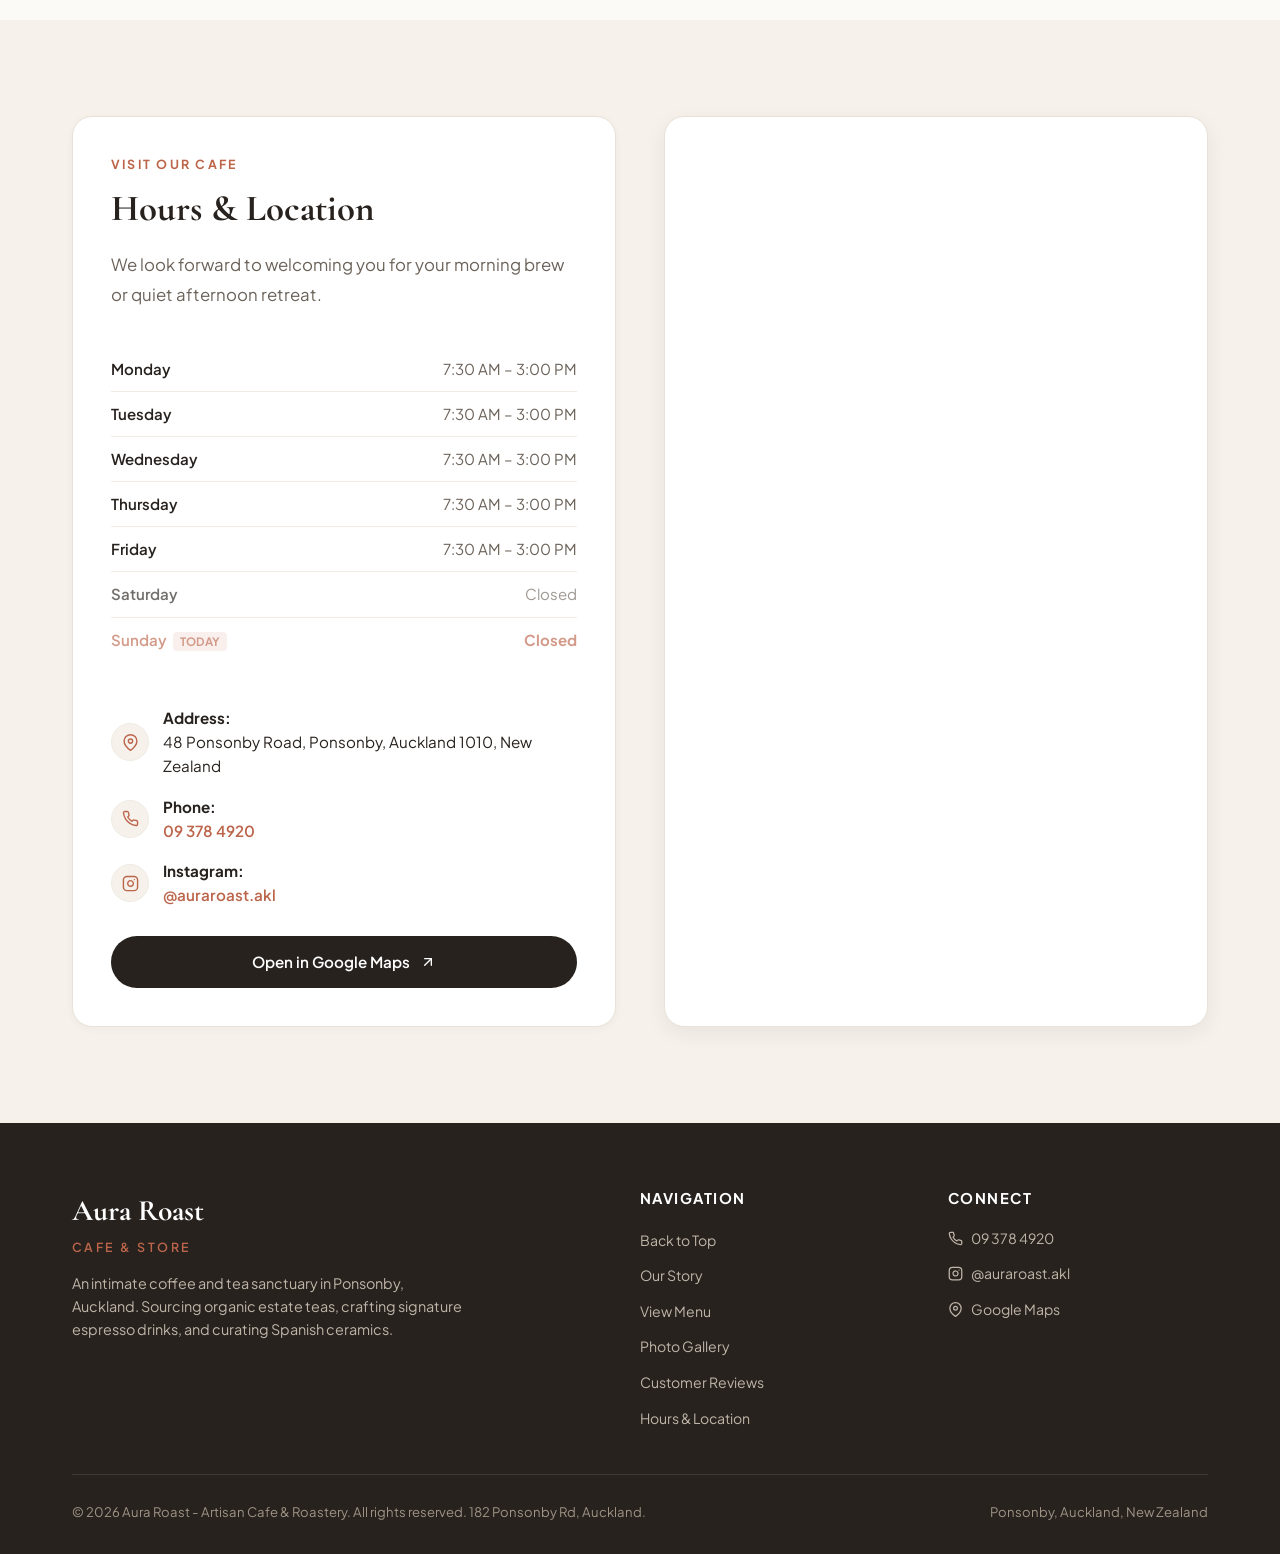
==== commit 64cd74f4: "Upgrade AI Barista Concierge 2.0: replace all emojis with vector SVG icons, enhance UI/UX, and imple" ====
--- a/website_preview/index.html
+++ b/website_preview/index.html
@@ -1287,20 +1287,24 @@
     });
   </script>
 
+  
   <!-- ==========================================================================
-       AI Barista Customer Concierge Widget
+       Aura AI Smart Barista Concierge 2.0 (Vector Icons & Natural Intelligence)
        ========================================================================== -->
   <div class="ai-concierge-container" id="aiConciergeContainer">
     <!-- Floating Trigger Button -->
     <button class="ai-concierge-toggle" id="aiConciergeToggle" aria-label="Open Aura AI Barista Concierge">
-      <span class="ai-sparkle-badge">AI Concierge</span>
-      <svg class="chat-icon" width="26" height="26" viewBox="0 0 24 24" fill="none" stroke="currentColor" stroke-width="2" stroke-linecap="round" stroke-linejoin="round">
+      <span class="ai-sparkle-badge">
+        <svg viewBox="0 0 24 24" fill="none" stroke="currentColor" stroke-width="2.5"><path d="M12 2v20M2 12h20M4.93 4.93l14.14 14.14M4.93 19.07l14.14-14.14"/></svg>
+        AI Concierge
+      </span>
+      <svg class="chat-icon" width="28" height="28" viewBox="0 0 24 24" fill="none" stroke="currentColor" stroke-width="2" stroke-linecap="round" stroke-linejoin="round">
         <path d="M21 15a2 2 0 0 1-2 2H7l-4 4V5a2 2 0 0 1 2-2h14a2 2 0 0 1 2 2z"></path>
-        <circle cx="9" cy="10" r="1" fill="currentColor"></circle>
-        <circle cx="12" cy="10" r="1" fill="currentColor"></circle>
-        <circle cx="15" cy="10" r="1" fill="currentColor"></circle>
+        <circle cx="9" cy="10" r="1.2" fill="currentColor"></circle>
+        <circle cx="12" cy="10" r="1.2" fill="currentColor"></circle>
+        <circle cx="15" cy="10" r="1.2" fill="currentColor"></circle>
       </svg>
-      <svg class="close-icon" width="24" height="24" viewBox="0 0 24 24" fill="none" stroke="currentColor" stroke-width="2" stroke-linecap="round" stroke-linejoin="round">
+      <svg class="close-icon" width="26" height="26" viewBox="0 0 24 24" fill="none" stroke="currentColor" stroke-width="2" stroke-linecap="round" stroke-linejoin="round">
         <line x1="18" y1="6" x2="6" y2="18"></line>
         <line x1="6" y1="6" x2="18" y2="18"></line>
       </svg>
@@ -1308,40 +1312,89 @@
 
     <!-- Floating Chat Window -->
     <div class="ai-chat-window" id="aiChatWindow" role="dialog" aria-modal="true" aria-labelledby="aiChatTitle">
+      <!-- Header -->
       <div class="ai-chat-header">
         <div class="ai-header-profile">
           <div class="ai-avatar-wrap">
-            <span class="ai-avatar-emoji">☕</span>
-            <span class="ai-online-status" title="Barista Concierge Online"></span>
+            <svg viewBox="0 0 24 24" fill="none" stroke="currentColor" stroke-width="2" stroke-linecap="round" stroke-linejoin="round">
+              <path d="M18 8h1a4 4 0 0 1 0 8h-1"></path>
+              <path d="M2 8h16v9a4 4 0 0 1-4 4H6a4 4 0 0 1-4-4V8z"></path>
+              <line x1="6" y1="1" x2="6" y2="4"></line>
+              <line x1="10" y1="1" x2="10" y2="4"></line>
+              <line x1="14" y1="1" x2="14" y2="4"></line>
+            </svg>
+            <span class="ai-online-status" title="Barista Concierge Active"></span>
           </div>
           <div class="ai-header-info">
-            <h3 id="aiChatTitle">Aura AI Concierge</h3>
-            <span class="ai-header-subtitle">Artisan Barista Assistant · 48 Ponsonby Rd</span>
-          </div>
-        </div>
-        <button class="ai-header-close" id="aiChatClose" aria-label="Close Assistant">
-          <svg width="20" height="20" viewBox="0 0 24 24" fill="none" stroke="currentColor" stroke-width="2"><line x1="18" y1="6" x2="6" y2="18"></line><line x1="6" y1="6" x2="18" y2="18"></line></svg>
-        </button>
+            <h3 id="aiChatTitle">Aura AI Concierge <span class="ai-badge-pill">Smart Barista</span></h3>
+            <span class="ai-header-subtitle">48 Ponsonby Rd · Live Assistant</span>
+          </div>
+        </div>
+        <div class="ai-header-actions">
+          <button type="button" class="ai-action-btn" id="aiMuteBtn" title="Toggle Sound Feedback" aria-label="Toggle Sound">
+            <svg id="aiAudioIcon" width="16" height="16" viewBox="0 0 24 24" fill="none" stroke="currentColor" stroke-width="2" stroke-linecap="round" stroke-linejoin="round">
+              <polygon points="11 5 6 9 2 9 2 15 6 15 11 19 11 5"></polygon>
+              <path d="M19.07 4.93a10 10 0 0 1 0 14.14M15.54 8.46a5 5 0 0 1 0 7.07"></path>
+            </svg>
+          </button>
+          <button type="button" class="ai-action-btn" id="aiResetBtn" title="Reset Conversation" aria-label="Reset Conversation">
+            <svg width="16" height="16" viewBox="0 0 24 24" fill="none" stroke="currentColor" stroke-width="2" stroke-linecap="round" stroke-linejoin="round">
+              <polyline points="23 4 23 10 17 10"></polyline>
+              <path d="M20.49 15a9 9 0 1 1-2.12-9.36L23 10"></path>
+            </svg>
+          </button>
+          <button type="button" class="ai-action-btn" id="aiChatClose" title="Minimize Chat" aria-label="Minimize Chat">
+            <svg width="18" height="18" viewBox="0 0 24 24" fill="none" stroke="currentColor" stroke-width="2" stroke-linecap="round" stroke-linejoin="round">
+              <line x1="18" y1="6" x2="6" y2="18"></line>
+              <line x1="6" y1="6" x2="18" y2="18"></line>
+            </svg>
+          </button>
+        </div>
       </div>
 
+      <!-- Messages Body -->
       <div class="ai-chat-body" id="aiChatBody">
         <div class="ai-msg ai-msg-bot">
           <div class="ai-msg-bubble">
-            <p><strong>Kia ora! 👋 Welcome to Aura Roast.</strong></p>
-            <p>I am your digital barista concierge. Ask me anything about our single-origin roasts, daily cabinet bakery, opening hours, or table bookings!</p>
-          </div>
-        </div>
+            <p><strong>Kia ora, welcome to Aura Roast.</strong></p>
+            <p>I am your digital barista assistant at 48 Ponsonby Road. How may I help you today? You can ask about our single-origin coffees, fresh daily cabinet food, opening hours, or reserve a table!</p>
+          </div>
+          <span class="ai-msg-time" id="aiInitialTime">Just now</span>
+        </div>
+
+        <!-- Quick Action Chips (With Vector SVG Icons, Zero Emojis) -->
         <div class="ai-quick-suggestions" id="aiQuickSuggestions">
-          <button type="button" class="ai-chip-btn" data-query="hours">🕒 Opening Hours &amp; Location</button>
-          <button type="button" class="ai-chip-btn" data-query="coffee">☕ Signature Brews &amp; Coffee</button>
-          <button type="button" class="ai-chip-btn" data-query="food">🥐 Dietary &amp; Food Options</button>
-          <button type="button" class="ai-chip-btn" data-query="reserve">📅 Book a Table</button>
+          <button type="button" class="ai-chip-btn" data-query="hours">
+            <svg viewBox="0 0 24 24" fill="none" stroke="currentColor" stroke-width="2"><circle cx="12" cy="12" r="10"></circle><polyline points="12 6 12 12 16 14"></polyline></svg>
+            Hours &amp; Location
+          </button>
+          <button type="button" class="ai-chip-btn" data-query="coffee">
+            <svg viewBox="0 0 24 24" fill="none" stroke="currentColor" stroke-width="2"><path d="M18 8h1a4 4 0 0 1 0 8h-1"></path><path d="M2 8h16v9a4 4 0 0 1-4 4H6a4 4 0 0 1-4-4V8z"></path><line x1="6" y1="1" x2="6" y2="4"></line><line x1="10" y1="1" x2="10" y2="4"></line><line x1="14" y1="1" x2="14" y2="4"></line></svg>
+            Specialty Brews
+          </button>
+          <button type="button" class="ai-chip-btn" data-query="food">
+            <svg viewBox="0 0 24 24" fill="none" stroke="currentColor" stroke-width="2"><path d="M18 2v20M2 2v20M14 2v6a4 4 0 0 1-4 4H6a4 4 0 0 1-4-4V2"></path></svg>
+            Dietary &amp; Food
+          </button>
+          <button type="button" class="ai-chip-btn" data-query="reserve">
+            <svg viewBox="0 0 24 24" fill="none" stroke="currentColor" stroke-width="2"><rect x="3" y="4" width="18" height="18" rx="2" ry="2"></rect><line x1="16" y1="2" x2="16" y2="6"></line><line x1="8" y1="2" x2="8" y2="6"></line><line x1="3" y1="10" x2="21" y2="10"></line></svg>
+            Book a Table
+          </button>
+          <button type="button" class="ai-chip-btn" data-query="wifi">
+            <svg viewBox="0 0 24 24" fill="none" stroke="currentColor" stroke-width="2"><path d="M5 12.55a11 11 0 0 1 14.08 0"></path><path d="M1.42 9a16 16 0 0 1 21.16 0"></path><path d="M8.53 16.11a6 6 0 0 1 6.95 0"></path><line x1="12" y1="20" x2="12.01" y2="20"></line></svg>
+            Wi-Fi &amp; Work
+          </button>
+          <button type="button" class="ai-chip-btn" data-query="parking">
+            <svg viewBox="0 0 24 24" fill="none" stroke="currentColor" stroke-width="2"><path d="M21 10c0 7-9 13-9 13s-9-6-9-13a9 9 0 0 1 18 0z"></path><circle cx="12" cy="10" r="3"></circle></svg>
+            Directions &amp; Parking
+          </button>
         </div>
       </div>
 
+      <!-- Input Form -->
       <form class="ai-chat-form" id="aiChatForm">
-        <input type="text" id="aiChatInput" class="ai-chat-input" placeholder="Ask a question..." autocomplete="off" aria-label="Ask Aura AI Concierge">
-        <button type="submit" class="ai-chat-send" aria-label="Send Message">
+        <input type="text" id="aiChatInput" class="ai-chat-input" placeholder="Ask about brews, food, hours, or reservations..." autocomplete="off" aria-label="Ask Aura AI Concierge">
+        <button type="submit" class="ai-chat-send" id="aiChatSendBtn" aria-label="Send Message">
           <svg width="18" height="18" viewBox="0 0 24 24" fill="none" stroke="currentColor" stroke-width="2" stroke-linecap="round" stroke-linejoin="round">
             <line x1="22" y1="2" x2="11" y2="13"></line>
             <polygon points="22 2 15 22 11 13 2 9 22 2"></polygon>
@@ -1351,45 +1404,143 @@
     </div>
   </div>
 
+  <!-- Smart Conversational Engine Script -->
   <script>
-    // Aura AI Concierge Logic
     document.addEventListener('DOMContentLoaded', () => {
       const container = document.getElementById('aiConciergeContainer');
       const toggleBtn = document.getElementById('aiConciergeToggle');
       const closeBtn = document.getElementById('aiChatClose');
+      const resetBtn = document.getElementById('aiResetBtn');
+      const muteBtn = document.getElementById('aiMuteBtn');
+      const audioIcon = document.getElementById('aiAudioIcon');
       const chatBody = document.getElementById('aiChatBody');
       const chatForm = document.getElementById('aiChatForm');
       const chatInput = document.getElementById('aiChatInput');
       const chipBtns = document.querySelectorAll('.ai-chip-btn');
+      const initialTime = document.getElementById('aiInitialTime');
 
       if (!container || !toggleBtn) return;
+
+      // Audio feedback via Web Audio API (No external sound files required)
+      let soundEnabled = true;
+      let audioCtx = null;
+
+      const playChime = (freq = 780, type = 'sine') => {
+        if (!soundEnabled) return;
+        try {
+          if (!audioCtx) audioCtx = new (window.AudioContext || window.webkitAudioContext)();
+          if (audioCtx.state === 'suspended') audioCtx.resume();
+          const osc = audioCtx.createOscillator();
+          const gain = audioCtx.createGain();
+          osc.type = type;
+          osc.frequency.setValueAtTime(freq, audioCtx.currentTime);
+          osc.frequency.exponentialRampToValueAtTime(freq * 1.25, audioCtx.currentTime + 0.08);
+          gain.gain.setValueAtTime(0.04, audioCtx.currentTime);
+          gain.gain.exponentialRampToValueAtTime(0.001, audioCtx.currentTime + 0.1);
+          osc.connect(gain);
+          gain.connect(audioCtx.destination);
+          osc.start();
+          osc.stop(audioCtx.currentTime + 0.1);
+        } catch(e) {}
+      };
+
+      if (muteBtn) {
+        muteBtn.addEventListener('click', () => {
+          soundEnabled = !soundEnabled;
+          audioIcon.innerHTML = soundEnabled 
+            ? '<polygon points="11 5 6 9 2 9 2 15 6 15 11 19 11 5"></polygon><path d="M19.07 4.93a10 10 0 0 1 0 14.14M15.54 8.46a5 5 0 0 1 0 7.07"></path>'
+            : '<polygon points="11 5 6 9 2 9 2 15 6 15 11 19 11 5"></polygon><line x1="23" y1="9" x2="17" y2="15"></line><line x1="17" y1="9" x2="23" y2="15"></line>';
+          muteBtn.title = soundEnabled ? 'Mute audio' : 'Unmute audio';
+        });
+      }
+
+      // Format current timestamp
+      const getFormattedTime = () => {
+        const d = new Date();
+        let hours = d.getHours();
+        const mins = d.getMinutes().toString().padStart(2, '0');
+        const ampm = hours >= 12 ? 'PM' : 'AM';
+        hours = hours % 12 || 12;
+        return `${hours}:${mins} ${ampm}`;
+      };
+
+      if (initialTime) initialTime.textContent = getFormattedTime();
 
       const toggleChat = () => {
         container.classList.toggle('active');
         if (container.classList.contains('active')) {
-          chatInput.focus();
+          playChime(640);
+          setTimeout(() => chatInput.focus(), 250);
         }
       };
 
       toggleBtn.addEventListener('click', toggleChat);
       if (closeBtn) closeBtn.addEventListener('click', toggleChat);
 
-      const knowledgeBase = {
-        hours: "Our operating hours at <strong>48 Ponsonby Road</strong>:<br>• <strong>Mon – Fri:</strong> 7:30 AM – 3:00 PM<br>• <strong>Sat – Sun:</strong> 8:00 AM – 3:30 PM<br><em>Espresso bar & fresh cabinet food ready daily from 7:30 AM!</em>",
-        coffee: "Our roastery craft specialties include:<br>• <strong>Signature Sea Salt Iced Cream Latte</strong> ($8.50) — Our #1 house favourite!<br>• <strong>Single-Origin Ethiopian Guji Batch Brew</strong> ($6.00)<br>• <strong>Artisan Flat White & Espresso</strong> with Oat/Macadamia milk options<br>• <strong>Zealong Organic NZ Loose-Leaf Teas</strong> ($6.50)",
-        food: "Baked fresh every morning in our Ponsonby kitchen:<br>• <strong>Gluten-Free:</strong> Almond Citrus Polenta Cake ($7.50)<br>• <strong>Vegan:</strong> Avocado & Charred Corn Sourdough Toastie ($14.50)<br>• <strong>Savouries:</strong> Spinach & Feta Danish, Free-range Pork & Herb Rolls<br>• <strong>Sweet:</strong> Artisanal French Macarons & Cinnamon Brioche",
-        reserve: "We would love to host you! You can reserve a table by calling us at <strong>09 378 4920</strong> or reply right here with your <strong>Name, Party Size, and Desired Date & Time</strong>, and I will confirm your table!"
+      // Multi-turn Conversational Memory & Booking State
+      const session = {
+        state: 'NORMAL', // 'NORMAL' | 'BOOKING_PARTY' | 'BOOKING_TIME' | 'BOOKING_NAME'
+        booking: {
+          guests: '',
+          date: '',
+          time: '',
+          name: ''
+        }
       };
+
+      // Reset function
+      if (resetBtn) {
+        resetBtn.addEventListener('click', () => {
+          session.state = 'NORMAL';
+          session.booking = { guests: '', date: '', time: '', name: '' };
+          chatBody.innerHTML = `
+            <div class="ai-msg ai-msg-bot">
+              <div class="ai-msg-bubble">
+                <p><strong>Conversation refreshed.</strong></p>
+                <p>How can I assist you at Aura Roast today? Feel free to ask about our single-origin coffees, cabinet food, hours, or table reservations.</p>
+              </div>
+              <span class="ai-msg-time">${getFormattedTime()}</span>
+            </div>
+            <div class="ai-quick-suggestions" id="aiQuickSuggestions">
+              <button type="button" class="ai-chip-btn" data-query="hours">
+                <svg viewBox="0 0 24 24" fill="none" stroke="currentColor" stroke-width="2"><circle cx="12" cy="12" r="10"></circle><polyline points="12 6 12 12 16 14"></polyline></svg>
+                Hours &amp; Location
+              </button>
+              <button type="button" class="ai-chip-btn" data-query="coffee">
+                <svg viewBox="0 0 24 24" fill="none" stroke="currentColor" stroke-width="2"><path d="M18 8h1a4 4 0 0 1 0 8h-1"></path><path d="M2 8h16v9a4 4 0 0 1-4 4H6a4 4 0 0 1-4-4V8z"></path><line x1="6" y1="1" x2="6" y2="4"></line><line x1="10" y1="1" x2="10" y2="4"></line><line x1="14" y1="1" x2="14" y2="4"></line></svg>
+                Specialty Brews
+              </button>
+              <button type="button" class="ai-chip-btn" data-query="food">
+                <svg viewBox="0 0 24 24" fill="none" stroke="currentColor" stroke-width="2"><path d="M18 2v20M2 2v20M14 2v6a4 4 0 0 1-4 4H6a4 4 0 0 1-4-4V2"></path></svg>
+                Dietary &amp; Food
+              </button>
+              <button type="button" class="ai-chip-btn" data-query="reserve">
+                <svg viewBox="0 0 24 24" fill="none" stroke="currentColor" stroke-width="2"><rect x="3" y="4" width="18" height="18" rx="2" ry="2"></rect><line x1="16" y1="2" x2="16" y2="6"></line><line x1="8" y1="2" x2="8" y2="6"></line><line x1="3" y1="10" x2="21" y2="10"></line></svg>
+                Book a Table
+              </button>
+            </div>
+          `;
+          bindChips();
+          playChime(500);
+        });
+      }
 
       const appendMessage = (sender, htmlContent) => {
         const msgDiv = document.createElement('div');
-        msgDiv.className = 'ai-msg ai-msg-' + sender;
+        msgDiv.className = `ai-msg ai-msg-${sender}`;
         const bubble = document.createElement('div');
         bubble.className = 'ai-msg-bubble';
         bubble.innerHTML = htmlContent;
         msgDiv.appendChild(bubble);
+
+        const timeSpan = document.createElement('span');
+        timeSpan.className = 'ai-msg-time';
+        timeSpan.textContent = getFormattedTime();
+        msgDiv.appendChild(timeSpan);
+
         chatBody.appendChild(msgDiv);
         chatBody.scrollTop = chatBody.scrollHeight;
+        if (sender === 'bot') playChime(760);
       };
 
       const showTypingIndicator = () => {
@@ -1401,56 +1552,343 @@
         return typingDiv;
       };
 
-      const processResponse = (userText) => {
-        const text = userText.toLowerCase();
-        let reply = '';
-
-        if (text.includes('hour') || text.includes('time') || text.includes('open') || text.includes('close')) {
-          reply = knowledgeBase.hours;
-        } else if (text.includes('coffee') || text.includes('drink') || text.includes('latte') || text.includes('roast') || text.includes('brew') || text.includes('tea')) {
-          reply = knowledgeBase.coffee;
-        } else if (text.includes('food') || text.includes('vegan') || text.includes('gluten') || text.includes('gf') || text.includes('eat') || text.includes('pastry') || text.includes('menu')) {
-          reply = knowledgeBase.food;
-        } else if (text.includes('book') || text.includes('reserv') || text.includes('table')) {
-          reply = knowledgeBase.reserve;
-        } else if (text.includes('wifi') || text.includes('study') || text.includes('work') || text.includes('laptop')) {
-          reply = "Yes! We provide complimentary ultra-fast fiber Wi-Fi and quiet booth seating with power points along our Ponsonby Rd windows. Perfect for remote work and quiet reading!";
-        } else if (text.includes('dog') || text.includes('pet')) {
-          reply = "We love dogs! 🐾 Dogs are warmly welcome on our sheltered, sunlit outdoor patio at 48 Ponsonby Road. Complimentary fresh water bowls and house treats provided!";
-        } else if (text.includes('parking') || text.includes('car') || text.includes('drive')) {
-          reply = "Convenient 60-min and 120-min street parking is available directly along Ponsonby Road and adjacent Franklin Road, just a 30-second stroll to our cafe.";
-        } else if (/\d/.test(text) && (text.includes('people') || text.includes('table') || text.includes('pm') || text.includes('am') || text.includes('tomorrow') || text.includes('person') || text.includes('pax'))) {
-          reply = "✅ <strong>Table Booking Saved!</strong><br>We have recorded your reservation request for <strong>48 Ponsonby Road</strong>. Our team will have your table ready with a 15-minute grace window. Need any changes? Feel free to call us at <strong>09 378 4920</strong>!";
+      // Check current Auckland operating status
+      const getLiveStatus = () => {
+        const now = new Date();
+        const day = now.getDay(); // 0 is Sun, 6 is Sat
+        const hours = now.getHours() + (now.getMinutes() / 60);
+        let isOpen = false;
+        if (day >= 1 && day <= 5) {
+          isOpen = hours >= 7.5 && hours <= 15.0;
         } else {
-          reply = "Thanks for your message! As your Aura Roast digital concierge, I'm here to help with our single-origin coffees, food menu, hours, or table bookings at 48 Ponsonby Road. You can also reach our team directly at <strong>09 378 4920</strong> or <em>hello@auraroast.co.nz</em>!";
-        }
-
-        const typingEl = showTypingIndicator();
-        setTimeout(() => {
-          typingEl.remove();
-          appendMessage('bot', reply);
-        }, 650);
+          isOpen = hours >= 8.0 && hours <= 15.5;
+        }
+        return isOpen 
+          ? '<span class="ai-live-badge">Open Now · Closes at 3:00 PM</span>'
+          : '<span class="ai-live-badge" style="background:#FEE2E2; color:#991B1B;">Currently Closed · Opens 7:30 AM</span>';
       };
 
-      chipBtns.forEach(btn => {
-        btn.addEventListener('click', () => {
-          const query = btn.getAttribute('data-query');
-          appendMessage('user', btn.textContent.trim());
-          const typingEl = showTypingIndicator();
-          setTimeout(() => {
-            typingEl.remove();
-            appendMessage('bot', knowledgeBase[query] || knowledgeBase.hours);
-          }, 500);
+      // Structured Responses Generator
+      const getStructuredResponse = (topic) => {
+        if (topic === 'hours') {
+          return `
+            <p><strong>Aura Roast Schedule &amp; Location</strong></p>
+            ${getLiveStatus()}
+            <div class="ai-rich-card">
+              <div class="ai-card-title">
+                <svg viewBox="0 0 24 24" fill="none" stroke="currentColor" stroke-width="2"><circle cx="12" cy="12" r="10"></circle><polyline points="12 6 12 12 16 14"></polyline></svg>
+                Operating Hours
+              </div>
+              <div class="ai-schedule-row"><span class="ai-schedule-day">Monday – Friday</span><span>7:30 AM – 3:00 PM</span></div>
+              <div class="ai-schedule-row"><span class="ai-schedule-day">Saturday – Sunday</span><span>8:00 AM – 3:30 PM</span></div>
+            </div>
+            <p style="margin-top:6px; font-size:0.84rem; color:#5D5348;">Location: <strong>48 Ponsonby Road, Ponsonby</strong>. Fresh espresso bar and bakery cabinet ready from opening.</p>
+          `;
+        }
+
+        if (topic === 'coffee') {
+          return `
+            <p><strong>Our Roastery Coffee Menu &amp; Specialties</strong></p>
+            <div class="ai-rich-card">
+              <div class="ai-card-title">
+                <svg viewBox="0 0 24 24" fill="none" stroke="currentColor" stroke-width="2"><path d="M18 8h1a4 4 0 0 1 0 8h-1"></path><path d="M2 8h16v9a4 4 0 0 1-4 4H6a4 4 0 0 1-4-4V8z"></path></svg>
+                Craft Coffee Selection
+              </div>
+              <div class="ai-product-grid">
+                <div class="ai-product-item">
+                  <div><span class="ai-product-name">Signature Sea Salt Cold Latte</span> <span class="ai-tag-pill">House #1</span></div>
+                  <span class="ai-product-price">$8.50 NZD</span>
+                </div>
+                <div class="ai-product-item">
+                  <div><span class="ai-product-name">Single-Origin Ethiopian Guji Pour-Over</span> <span class="ai-tag-pill">Floral</span></div>
+                  <span class="ai-product-price">$6.00 NZD</span>
+                </div>
+                <div class="ai-product-item">
+                  <div><span class="ai-product-name">Artisan Flat White / Cappuccino</span> <span class="ai-tag-pill">Velvet</span></div>
+                  <span class="ai-product-price">$5.50 NZD</span>
+                </div>
+                <div class="ai-product-item">
+                  <div><span class="ai-product-name">Zealong Organic NZ Estate Tea</span> <span class="ai-tag-pill">Organic</span></div>
+                  <span class="ai-product-price">$6.50 NZD</span>
+                </div>
+              </div>
+            </div>
+            <p style="margin-top:6px; font-size:0.84rem; color:#5D5348;">Alternative milks available: Oatly Oat, Almond, Macadamia, Soy (+$0.80).</p>
+          `;
+        }
+
+        if (topic === 'food') {
+          return `
+            <p><strong>Artisan Bakery Cabinet &amp; Dietary Options</strong></p>
+            <div class="ai-rich-card">
+              <div class="ai-card-title">
+                <svg viewBox="0 0 24 24" fill="none" stroke="currentColor" stroke-width="2"><path d="M18 2v20M2 2v20M14 2v6a4 4 0 0 1-4 4H6a4 4 0 0 1-4-4V2"></path></svg>
+                Fresh Morning Kitchen
+              </div>
+              <div class="ai-product-grid">
+                <div class="ai-product-item">
+                  <div><span class="ai-product-name">Avocado &amp; Charred Corn Toastie</span> <span class="ai-tag-pill">Vegan</span></div>
+                  <span class="ai-product-price">$14.50 NZD</span>
+                </div>
+                <div class="ai-product-item">
+                  <div><span class="ai-product-name">Almond Citrus Polenta Cake</span> <span class="ai-tag-pill">Gluten-Free</span></div>
+                  <span class="ai-product-price">$7.50 NZD</span>
+                </div>
+                <div class="ai-product-item">
+                  <div><span class="ai-product-name">Free-Range Pork &amp; Fennel Roll</span> <span class="ai-tag-pill">Warm</span></div>
+                  <span class="ai-product-price">$9.00 NZD</span>
+                </div>
+                <div class="ai-product-item">
+                  <div><span class="ai-product-name">Artisan French Macarons (Pair)</span> <span class="ai-tag-pill">GF</span></div>
+                  <span class="ai-product-price">$8.00 NZD</span>
+                </div>
+              </div>
+            </div>
+            <p style="margin-top:6px; font-size:0.84rem; color:#5D5348;">All items baked fresh in Ponsonby every morning at 6:30 AM.</p>
+          `;
+        }
+
+        if (topic === 'wifi') {
+          return `
+            <p><strong>Remote Work &amp; Reading Sanctuary</strong></p>
+            <div class="ai-rich-card">
+              <div class="ai-card-title">
+                <svg viewBox="0 0 24 24" fill="none" stroke="currentColor" stroke-width="2"><path d="M5 12.55a11 11 0 0 1 14.08 0"></path><path d="M1.42 9a16 16 0 0 1 21.16 0"></path><path d="M8.53 16.11a6 6 0 0 1 6.95 0"></path><line x1="12" y1="20" x2="12.01" y2="20"></line></svg>
+                Amenities for Digital Creators
+              </div>
+              <p style="font-size:0.83rem; color:#3F372F; margin:4px 0;">
+                • <strong>Ultra-Fast Fiber Wi-Fi:</strong> Free high-speed connection for guests.<br>
+                • <strong>Power Outlets:</strong> Dedicated wall plugs along our Ponsonby Rd window bar.<br>
+                • <strong>Atmosphere:</strong> Quiet acoustic ambiance, lo-fi warm jazz, natural wood tables.
+              </p>
+            </div>
+          `;
+        }
+
+        if (topic === 'parking') {
+          return `
+            <p><strong>Directions &amp; Parking Guide</strong></p>
+            <div class="ai-rich-card">
+              <div class="ai-card-title">
+                <svg viewBox="0 0 24 24" fill="none" stroke="currentColor" stroke-width="2"><path d="M21 10c0 7-9 13-9 13s-9-6-9-13a9 9 0 0 1 18 0z"></path><circle cx="12" cy="10" r="3"></circle></svg>
+                Arriving at 48 Ponsonby Road
+              </div>
+              <p style="font-size:0.83rem; color:#3F372F; margin:4px 0;">
+                • <strong>Street Parking:</strong> 60-min and 120-min parking bays directly on Ponsonby Road and adjacent Franklin Road.<br>
+                • <strong>Public Transit:</strong> The Auckland InnerLink bus stops less than 40 metres away.<br>
+                • <strong>Outdoor Patio:</strong> Dog-friendly sheltered seating available in front!
+              </p>
+            </div>
+          `;
+        }
+
+        return '';
+      };
+
+      // Natural Language AI Processing
+      const processNaturalInput = (input) => {
+        const text = input.trim();
+        const lower = text.toLowerCase();
+
+        // Check if user is inside booking flow
+        if (session.state === 'BOOKING_PARTY') {
+          session.booking.guests = text;
+          session.state = 'BOOKING_TIME';
+          return `
+            <p>Noted for <strong>${text}</strong>. What date and preferred time would you like to reserve?</p>
+            <div class="ai-quick-suggestions" style="margin-top:8px;">
+              <button type="button" class="ai-chip-btn ai-inline-choice" data-val="Today at 12:30 PM">Today 12:30 PM</button>
+              <button type="button" class="ai-chip-btn ai-inline-choice" data-val="Tomorrow at 10:00 AM">Tomorrow 10:00 AM</button>
+              <button type="button" class="ai-chip-btn ai-inline-choice" data-val="This Saturday at 11:30 AM">Saturday 11:30 AM</button>
+            </div>
+          `;
+        }
+
+        if (session.state === 'BOOKING_TIME') {
+          session.booking.time = text;
+          session.state = 'BOOKING_NAME';
+          return `
+            <p>Reserved for <strong>${text}</strong>. Last step: what is your <strong>Full Name and Phone Number</strong> so we can confirm the table?</p>
+          `;
+        }
+
+        if (session.state === 'BOOKING_NAME') {
+          session.booking.name = text;
+          session.state = 'NORMAL';
+          const ref = 'AUR-' + Math.floor(1000 + Math.random() * 9000);
+          return `
+            <p><strong>Table Reservation Confirmed!</strong></p>
+            <div class="ai-booking-pass">
+              <div class="ai-pass-header">
+                <span style="font-weight:700; color:#FFFFFF; font-size:0.85rem;">Aura Roast Ponsonby</span>
+                <span class="ai-pass-ref">#${ref}</span>
+              </div>
+              <div class="ai-pass-grid">
+                <div><span class="ai-pass-label">Guest Name</span><div class="ai-pass-val">${session.booking.name}</div></div>
+                <div><span class="ai-pass-label">Party Size</span><div class="ai-pass-val">${session.booking.guests || '2 Guests'}</div></div>
+                <div><span class="ai-pass-label">Date &amp; Time</span><div class="ai-pass-val">${session.booking.time || 'Upcoming'}</div></div>
+                <div><span class="ai-pass-label">Location</span><div class="ai-pass-val">48 Ponsonby Rd</div></div>
+              </div>
+            </div>
+            <p style="font-size:0.82rem; color:#5D5348; margin-top:8px;">Your table is held with a 15-minute grace period. Need to adjust? Call us directly at <strong>09 378 4920</strong>.</p>
+          `;
+        }
+
+        // Direct Booking Trigger Detection
+        if (lower.includes('book') || lower.includes('reserv') || lower.includes('table')) {
+          // Check if party, date, or time were provided in one prompt (e.g. "table for 3 tomorrow at 11am")
+          const partyMatch = lower.match(/(\d+)\s*(people|person|guests|pax)?/);
+          const timeMatch = lower.match(/(morning|afternoon|lunch|(\d{1,2}(:\d{2})?\s*(am|pm)))/);
+          const dayMatch = lower.match(/(today|tomorrow|saturday|sunday|monday|friday|weekend)/);
+
+          if (partyMatch && (timeMatch || dayMatch)) {
+            const guests = partyMatch[1] + ' Guests';
+            const timeStr = (dayMatch ? dayMatch[0] : '') + (timeMatch ? ' at ' + timeMatch[0] : '');
+            session.booking.guests = guests;
+            session.booking.time = timeStr;
+            session.state = 'BOOKING_NAME';
+            return `
+              <p>I have got you down for <strong>${guests}</strong> on <strong>${timeStr}</strong> at 48 Ponsonby Road.</p>
+              <p>What is your <strong>Full Name and Contact Number</strong> to finalize this reservation pass?</p>
+            `;
+          }
+
+          session.state = 'BOOKING_PARTY';
+          return `
+            <p><strong>Table Reservation Desk</strong></p>
+            <p>We would love to host you at our Ponsonby cafe! How many guests will be in your party?</p>
+            <div class="ai-quick-suggestions" style="margin-top:8px;">
+              <button type="button" class="ai-chip-btn ai-inline-choice" data-val="1-2 Guests">1–2 Guests</button>
+              <button type="button" class="ai-chip-btn ai-inline-choice" data-val="3-4 Guests">3–4 Guests</button>
+              <button type="button" class="ai-chip-btn ai-inline-choice" data-val="5+ Group Table">5+ Group Table</button>
+            </div>
+          `;
+        }
+
+        // Hours & Location Intent
+        if (lower.includes('hour') || lower.includes('time') || lower.includes('open') || lower.includes('close') || lower.includes('schedule')) {
+          return getStructuredResponse('hours');
+        }
+
+        // Coffee / Drinks / Beans Intent
+        if (lower.includes('coffee') || lower.includes('latte') || lower.includes('espresso') || lower.includes('drink') || lower.includes('tea') || lower.includes('brew') || lower.includes('roast') || lower.includes('bean') || lower.includes('price')) {
+          if (lower.includes('sea salt') || lower.includes('dirty latte') || lower.includes('special')) {
+            return `
+              <p><strong>Signature Sea Salt Cold Latte ($8.50 NZD)</strong></p>
+              <p>Our signature beverage is crafted with double-pulled espresso poured over cold, velvety cream milk, topped with house-whipped sea salt foam. A balanced harmony of sweet, savoury, and rich espresso notes.</p>
+            `;
+          }
+          return getStructuredResponse('coffee');
+        }
+
+        // Food & Dietary Intent
+        if (lower.includes('food') || lower.includes('eat') || lower.includes('vegan') || lower.includes('gluten') || lower.includes('gf') || lower.includes('pastry') || lower.includes('toast') || lower.includes('cake') || lower.includes('allergy') || lower.includes('diet')) {
+          return getStructuredResponse('food');
+        }
+
+        // Wi-Fi / Laptop Intent
+        if (lower.includes('wifi') || lower.includes('internet') || lower.includes('study') || lower.includes('work') || lower.includes('laptop') || lower.includes('quiet') || lower.includes('plug')) {
+          return getStructuredResponse('wifi');
+        }
+
+        // Dogs / Patio Intent
+        if (lower.includes('dog') || lower.includes('pet') || lower.includes('puppy') || lower.includes('patio') || lower.includes('courtyard') || lower.includes('outside')) {
+          return `
+            <p><strong>Dog-Friendly Outdoor Patio</strong></p>
+            <p>Yes, dogs are warmly welcome on our covered, sunny Ponsonby Road patio. We keep fresh water bowls and house-baked dog biscuits available for all four-legged companions!</p>
+          `;
+        }
+
+        // Parking & Location Intent
+        if (lower.includes('parking') || lower.includes('car') || lower.includes('drive') || lower.includes('where') || lower.includes('address') || lower.includes('direction') || lower.includes('location')) {
+          return getStructuredResponse('parking');
+        }
+
+        // Greeting Intent
+        if (lower.includes('hello') || lower.includes('hi') || lower.includes('hey') || lower.includes('kia ora') || lower.includes('good morning') || lower.includes('good afternoon')) {
+          return `
+            <p><strong>Kia ora! Great to chat with you.</strong></p>
+            <p>I am your smart concierge for Aura Roast at 48 Ponsonby Road. What would you like to explore? I can show you our single-origin coffees, morning bakery options, check our opening hours, or reserve a table for you.</p>
+          `;
+        }
+
+        // Contact Intent
+        if (lower.includes('contact') || lower.includes('phone') || lower.includes('call') || lower.includes('email') || lower.includes('instagram')) {
+          return `
+            <p><strong>Connect with Aura Roast</strong></p>
+            <p>
+              • <strong>Phone:</strong> <a href="tel:+6493784920" style="color:#BC654B; font-weight:700;">09 378 4920</a><br>
+              • <strong>Instagram:</strong> <a href="https://www.instagram.com/auraroast.akl/" target="_blank" rel="noopener" style="color:#BC654B; font-weight:700;">@auraroast.akl</a><br>
+              • <strong>Email:</strong> <em>hello@auraroast.co.nz</em><br>
+              • <strong>Address:</strong> 48 Ponsonby Road, Ponsonby, Auckland
+            </p>
+          `;
+        }
+
+        // Smart Conversational Fallback
+        return `
+          <p>Thank you for asking! As the Aura Roast barista concierge, I can help you with:</p>
+          <p>• Specialty coffee, pour-overs &amp; pricing<br>• Daily cabinet food &amp; gluten-free/vegan options<br>• Operating hours at 48 Ponsonby Road<br>• Reserving a table for your group</p>
+          <p style="margin-top:6px; font-size:0.83rem; color:#5D5348;">You can also call our barista counter anytime at <strong>09 378 4920</strong>!</p>
+        `;
+      };
+
+      // Bind Chip click handlers (including dynamically added choices)
+      const bindChips = () => {
+        document.querySelectorAll('.ai-chip-btn').forEach(btn => {
+          if (btn.dataset.bound) return;
+          btn.dataset.bound = 'true';
+          btn.addEventListener('click', (e) => {
+            e.stopPropagation();
+            const query = btn.getAttribute('data-query');
+            const inlineVal = btn.getAttribute('data-val');
+            const userText = inlineVal || btn.textContent.trim();
+
+            appendMessage('user', userText);
+            const typing = showTypingIndicator();
+
+            setTimeout(() => {
+              typing.remove();
+              if (query && !inlineVal) {
+                if (query === 'reserve') {
+                  session.state = 'BOOKING_PARTY';
+                  appendMessage('bot', `
+                    <p><strong>Table Reservation Desk</strong></p>
+                    <p>We would love to host you at 48 Ponsonby Road! How many guests will be in your party?</p>
+                    <div class="ai-quick-suggestions" style="margin-top:8px;">
+                      <button type="button" class="ai-chip-btn ai-inline-choice" data-val="1-2 Guests">1–2 Guests</button>
+                      <button type="button" class="ai-chip-btn ai-inline-choice" data-val="3-4 Guests">3–4 Guests</button>
+                      <button type="button" class="ai-chip-btn ai-inline-choice" data-val="5+ Group Table">5+ Group Table</button>
+                    </div>
+                  `);
+                  bindChips();
+                } else {
+                  appendMessage('bot', getStructuredResponse(query));
+                }
+              } else {
+                appendMessage('bot', processNaturalInput(userText));
+                bindChips();
+              }
+            }, 550);
+          });
         });
-      });
-
+      };
+
+      bindChips();
+
+      // Form submission
       chatForm.addEventListener('submit', (e) => {
         e.preventDefault();
         const text = chatInput.value.trim();
         if (!text) return;
         appendMessage('user', text);
         chatInput.value = '';
-        processResponse(text);
+        const typing = showTypingIndicator();
+        setTimeout(() => {
+          typing.remove();
+          appendMessage('bot', processNaturalInput(text));
+          bindChips();
+        }, 600);
       });
     });
   </script>
--- a/website_preview/styles.css
+++ b/website_preview/styles.css
@@ -1898,3 +1898,605 @@
     height: 480px;
   }
 }
+\n\n
+/* ==========================================================================
+   Aura AI Smart Barista Concierge 2.0 (Vector Icons & Rich UI/UX)
+   ========================================================================== */
+.ai-concierge-container {
+  position: fixed;
+  bottom: 24px;
+  right: 24px;
+  z-index: 9995;
+  font-family: var(--font-sans);
+}
+
+.ai-concierge-toggle {
+  width: 64px;
+  height: 64px;
+  border-radius: var(--radius-full);
+  background: linear-gradient(135deg, #BC654B 0%, #7E311D 100%);
+  color: #FFFFFF;
+  display: flex;
+  align-items: center;
+  justify-content: center;
+  box-shadow: 0 12px 32px rgba(188, 101, 75, 0.45), 0 3px 10px rgba(0,0,0,0.18);
+  transition: transform 0.3s cubic-bezier(0.175, 0.885, 0.32, 1.275), box-shadow 0.3s ease;
+  position: relative;
+  border: 2px solid rgba(255, 255, 255, 0.3);
+  cursor: pointer;
+}
+
+.ai-concierge-toggle:hover {
+  transform: scale(1.08) translateY(-3px);
+  box-shadow: 0 16px 40px rgba(188, 101, 75, 0.6);
+}
+
+.ai-concierge-toggle svg {
+  transition: transform 0.25s ease;
+}
+
+.ai-concierge-toggle:hover svg {
+  transform: rotate(6deg) scale(1.05);
+}
+
+.ai-sparkle-badge {
+  position: absolute;
+  top: -9px;
+  right: -8px;
+  background: #1C1815;
+  color: #F6C870;
+  font-size: 0.64rem;
+  font-weight: 700;
+  text-transform: uppercase;
+  letter-spacing: 0.06em;
+  padding: 3px 8px;
+  border-radius: 999px;
+  border: 1px solid rgba(246, 200, 112, 0.45);
+  box-shadow: 0 4px 12px rgba(0,0,0,0.3);
+  pointer-events: none;
+  display: flex;
+  align-items: center;
+  gap: 4px;
+  animation: pulseBadge 2.2s infinite ease-in-out;
+}
+
+.ai-sparkle-badge svg {
+  width: 10px;
+  height: 10px;
+  stroke: #F6C870;
+}
+
+@keyframes pulseBadge {
+  0%, 100% { transform: scale(1); }
+  50% { transform: scale(1.07); }
+}
+
+.ai-concierge-toggle .close-icon {
+  display: none;
+}
+
+.ai-concierge-container.active .ai-concierge-toggle .chat-icon {
+  display: none;
+}
+
+.ai-concierge-container.active .ai-concierge-toggle .close-icon {
+  display: block;
+}
+
+.ai-concierge-container.active .ai-sparkle-badge {
+  display: none;
+}
+
+/* Chat Window Modal */
+.ai-chat-window {
+  position: fixed;
+  bottom: 96px;
+  right: 24px;
+  width: 410px;
+  max-width: calc(100vw - 28px);
+  height: 580px;
+  max-height: calc(100vh - 115px);
+  background: rgba(255, 255, 255, 0.985);
+  backdrop-filter: blur(24px);
+  -webkit-backdrop-filter: blur(24px);
+  border-radius: 22px;
+  border: 1px solid rgba(188, 101, 75, 0.22);
+  box-shadow: 0 24px 60px rgba(28, 24, 21, 0.26), 0 6px 16px rgba(0,0,0,0.06);
+  display: flex;
+  flex-direction: column;
+  overflow: hidden;
+  opacity: 0;
+  transform: translateY(22px) scale(0.96);
+  pointer-events: none;
+  transition: opacity 0.28s cubic-bezier(0.16, 1, 0.3, 1), transform 0.28s cubic-bezier(0.16, 1, 0.3, 1);
+  z-index: 9996;
+}
+
+.ai-concierge-container.active .ai-chat-window {
+  opacity: 1;
+  transform: translateY(0) scale(1);
+  pointer-events: auto;
+}
+
+/* Header */
+.ai-chat-header {
+  background: #1C1815;
+  color: #FFFFFF;
+  padding: 14px 16px;
+  display: flex;
+  align-items: center;
+  justify-content: space-between;
+  border-bottom: 2px solid #BC654B;
+  user-select: none;
+}
+
+.ai-header-profile {
+  display: flex;
+  align-items: center;
+  gap: 12px;
+}
+
+.ai-avatar-wrap {
+  position: relative;
+  width: 42px;
+  height: 42px;
+  border-radius: 50%;
+  background: linear-gradient(135deg, rgba(188, 101, 75, 0.35) 0%, rgba(39, 34, 30, 0.8) 100%);
+  display: flex;
+  align-items: center;
+  justify-content: center;
+  border: 1.5px solid rgba(255, 255, 255, 0.25);
+  color: #F6C870;
+}
+
+.ai-avatar-wrap svg {
+  width: 22px;
+  height: 22px;
+  stroke: #F6C870;
+}
+
+.ai-online-status {
+  position: absolute;
+  bottom: 0;
+  right: 0;
+  width: 11px;
+  height: 11px;
+  background: #10B981;
+  border-radius: 50%;
+  border: 2px solid #1C1815;
+  box-shadow: 0 0 8px rgba(16, 185, 129, 0.8);
+}
+
+.ai-header-info h3 {
+  font-family: var(--font-serif);
+  font-size: 1.18rem;
+  font-weight: 600;
+  color: #FFFFFF;
+  margin: 0;
+  line-height: 1.2;
+  display: flex;
+  align-items: center;
+  gap: 6px;
+}
+
+.ai-badge-pill {
+  font-family: var(--font-sans);
+  font-size: 0.6rem;
+  font-weight: 700;
+  text-transform: uppercase;
+  background: rgba(188, 101, 75, 0.28);
+  color: #F8D27C;
+  border: 1px solid rgba(248, 210, 124, 0.35);
+  padding: 2px 6px;
+  border-radius: 4px;
+}
+
+.ai-header-subtitle {
+  font-size: 0.72rem;
+  color: #D3CCC2;
+  display: block;
+  margin-top: 2px;
+}
+
+.ai-header-actions {
+  display: flex;
+  align-items: center;
+  gap: 4px;
+}
+
+.ai-action-btn {
+  color: #D3CCC2;
+  padding: 7px;
+  border-radius: 50%;
+  display: flex;
+  align-items: center;
+  justify-content: center;
+  transition: background 0.2s, color 0.2s;
+  background: transparent;
+  border: none;
+  cursor: pointer;
+}
+
+.ai-action-btn:hover {
+  background: rgba(255, 255, 255, 0.14);
+  color: #FFFFFF;
+}
+
+/* Chat Messages Body */
+.ai-chat-body {
+  flex: 1;
+  padding: 16px;
+  overflow-y: auto;
+  display: flex;
+  flex-direction: column;
+  gap: 14px;
+  background: #FCFAF7;
+}
+
+.ai-chat-body::-webkit-scrollbar {
+  width: 5px;
+}
+
+.ai-chat-body::-webkit-scrollbar-thumb {
+  background: #DFD7CB;
+  border-radius: 4px;
+}
+
+.ai-msg {
+  display: flex;
+  flex-direction: column;
+  max-width: 90%;
+  animation: fadeInMsg 0.28s ease-out;
+}
+
+@keyframes fadeInMsg {
+  from { opacity: 0; transform: translateY(8px); }
+  to { opacity: 1; transform: translateY(0); }
+}
+
+.ai-msg-bot {
+  align-self: flex-start;
+}
+
+.ai-msg-user {
+  align-self: flex-end;
+}
+
+.ai-msg-bubble {
+  padding: 12px 15px;
+  border-radius: 16px;
+  font-size: 0.88rem;
+  line-height: 1.5;
+  position: relative;
+}
+
+.ai-msg-bot .ai-msg-bubble {
+  background: #FFFFFF;
+  color: #27221E;
+  border: 1px solid #E6DFD5;
+  border-bottom-left-radius: 4px;
+  box-shadow: 0 3px 10px rgba(39, 34, 30, 0.04);
+}
+
+.ai-msg-bot .ai-msg-bubble p + p {
+  margin-top: 8px;
+}
+
+.ai-msg-bot .ai-msg-bubble strong {
+  color: #A85038;
+}
+
+.ai-msg-user .ai-msg-bubble {
+  background: linear-gradient(135deg, #BC654B 0%, #9C452D 100%);
+  color: #FFFFFF;
+  border-bottom-right-radius: 4px;
+  box-shadow: 0 3px 10px rgba(188, 101, 75, 0.25);
+}
+
+.ai-msg-time {
+  font-size: 0.65rem;
+  color: #A49B8E;
+  margin-top: 4px;
+  align-self: flex-start;
+  padding-left: 4px;
+}
+
+.ai-msg-user .ai-msg-time {
+  align-self: flex-end;
+  padding-right: 4px;
+}
+
+/* Rich In-Chat Cards */
+.ai-rich-card {
+  margin-top: 10px;
+  background: #F8F5EE;
+  border: 1px solid #E2D9CD;
+  border-radius: 12px;
+  padding: 12px;
+  display: flex;
+  flex-direction: column;
+  gap: 8px;
+}
+
+.ai-card-title {
+  font-size: 0.8rem;
+  font-weight: 700;
+  text-transform: uppercase;
+  letter-spacing: 0.05em;
+  color: #7A3927;
+  display: flex;
+  align-items: center;
+  gap: 6px;
+}
+
+.ai-card-title svg {
+  width: 14px;
+  height: 14px;
+  stroke: #7A3927;
+}
+
+.ai-product-grid {
+  display: flex;
+  flex-direction: column;
+  gap: 6px;
+}
+
+.ai-product-item {
+  display: flex;
+  justify-content: space-between;
+  align-items: center;
+  background: #FFFFFF;
+  padding: 8px 10px;
+  border-radius: 8px;
+  border: 1px solid #EBE4DA;
+  font-size: 0.82rem;
+}
+
+.ai-product-name {
+  font-weight: 600;
+  color: #27221E;
+}
+
+.ai-product-meta {
+  display: flex;
+  align-items: center;
+  gap: 6px;
+}
+
+.ai-product-price {
+  font-weight: 700;
+  color: #BC654B;
+}
+
+.ai-tag-pill {
+  font-size: 0.62rem;
+  font-weight: 700;
+  background: #EAE3D6;
+  color: #554D43;
+  padding: 2px 5px;
+  border-radius: 4px;
+}
+
+/* Rich Schedule Table */
+.ai-schedule-row {
+  display: flex;
+  justify-content: space-between;
+  font-size: 0.8rem;
+  padding: 3px 0;
+  border-bottom: 1px dashed #E2D9CD;
+}
+
+.ai-schedule-row:last-child {
+  border-bottom: none;
+}
+
+.ai-schedule-day {
+  font-weight: 600;
+  color: #3E3731;
+}
+
+.ai-live-badge {
+  display: inline-flex;
+  align-items: center;
+  gap: 4px;
+  font-size: 0.72rem;
+  font-weight: 700;
+  background: #DCFCE7;
+  color: #166534;
+  padding: 2px 7px;
+  border-radius: 999px;
+  margin-top: 4px;
+  width: fit-content;
+}
+
+.ai-live-badge::before {
+  content: '';
+  width: 6px;
+  height: 6px;
+  background: #16A34A;
+  border-radius: 50%;
+}
+
+/* Interactive In-Chat Reservation Pass */
+.ai-booking-pass {
+  background: #1C1815;
+  color: #FFFFFF;
+  border-radius: 12px;
+  padding: 14px;
+  margin-top: 8px;
+  border-left: 4px solid #BC654B;
+  display: flex;
+  flex-direction: column;
+  gap: 8px;
+}
+
+.ai-pass-header {
+  display: flex;
+  justify-content: space-between;
+  align-items: center;
+  border-bottom: 1px solid rgba(255, 255, 255, 0.12);
+  padding-bottom: 6px;
+}
+
+.ai-pass-ref {
+  font-size: 0.72rem;
+  font-family: monospace;
+  color: #F6C870;
+  font-weight: 700;
+}
+
+.ai-pass-grid {
+  display: grid;
+  grid-template-columns: 1fr 1fr;
+  gap: 8px;
+  font-size: 0.78rem;
+}
+
+.ai-pass-label {
+  color: #A89E92;
+  font-size: 0.66rem;
+  text-transform: uppercase;
+}
+
+.ai-pass-val {
+  font-weight: 600;
+  color: #FFFFFF;
+}
+
+/* Quick Suggestion Chips */
+.ai-quick-suggestions {
+  display: flex;
+  flex-wrap: wrap;
+  gap: 6px;
+  margin-top: 4px;
+}
+
+.ai-chip-btn {
+  background: #FFFFFF;
+  color: #8C3923;
+  border: 1px solid rgba(188, 101, 75, 0.38);
+  font-size: 0.75rem;
+  font-weight: 600;
+  padding: 6px 11px;
+  border-radius: 999px;
+  transition: all 0.2s ease;
+  display: inline-flex;
+  align-items: center;
+  gap: 6px;
+  cursor: pointer;
+}
+
+.ai-chip-btn svg {
+  width: 14px;
+  height: 14px;
+  stroke: #8C3923;
+  transition: stroke 0.2s;
+}
+
+.ai-chip-btn:hover {
+  background: #BC654B;
+  color: #FFFFFF;
+  border-color: #BC654B;
+  transform: translateY(-1px);
+  box-shadow: 0 4px 10px rgba(188, 101, 75, 0.25);
+}
+
+.ai-chip-btn:hover svg {
+  stroke: #FFFFFF;
+}
+
+/* Typing Indicator */
+.ai-typing-indicator {
+  display: flex;
+  align-items: center;
+  gap: 5px;
+  padding: 11px 16px;
+  background: #FFFFFF;
+  border: 1px solid #E6DFD5;
+  border-radius: 16px;
+  border-bottom-left-radius: 4px;
+  width: fit-content;
+}
+
+.ai-typing-dot {
+  width: 6px;
+  height: 6px;
+  background: #BC654B;
+  border-radius: 50%;
+  opacity: 0.6;
+  animation: typingBounce 1.2s infinite ease-in-out;
+}
+
+.ai-typing-dot:nth-child(2) { animation-delay: 0.2s; }
+.ai-typing-dot:nth-child(3) { animation-delay: 0.4s; }
+
+@keyframes typingBounce {
+  0%, 80%, 100% { transform: translateY(0); opacity: 0.4; }
+  40% { transform: translateY(-6px); opacity: 1; }
+}
+
+/* Form Area */
+.ai-chat-form {
+  display: flex;
+  align-items: center;
+  gap: 8px;
+  padding: 12px 14px;
+  background: #FFFFFF;
+  border-top: 1px solid #EAE2D7;
+}
+
+.ai-chat-input {
+  flex: 1;
+  background: #F7F3EC;
+  border: 1px solid #E0D7C9;
+  padding: 10px 15px;
+  border-radius: 999px;
+  font-size: 0.88rem;
+  color: #27221E;
+  outline: none;
+  transition: border-color 0.2s, background 0.2s;
+}
+
+.ai-chat-input:focus {
+  border-color: #BC654B;
+  background: #FFFFFF;
+  box-shadow: 0 0 0 3px rgba(188, 101, 75, 0.12);
+}
+
+.ai-chat-send {
+  width: 40px;
+  height: 40px;
+  border-radius: 50%;
+  background: #BC654B;
+  color: #FFFFFF;
+  display: flex;
+  align-items: center;
+  justify-content: center;
+  transition: background 0.2s, transform 0.15s;
+  flex-shrink: 0;
+  border: none;
+  cursor: pointer;
+}
+
+.ai-chat-send svg {
+  width: 18px;
+  height: 18px;
+  stroke: #FFFFFF;
+}
+
+.ai-chat-send:hover {
+  background: #9E452D;
+  transform: scale(1.06);
+}
+
+@media (max-width: 480px) {
+  .ai-chat-window {
+    bottom: 84px;
+    right: 12px;
+    left: 12px;
+    width: auto;
+    max-width: none;
+    height: 500px;
+    border-radius: 18px;
+  }
+}
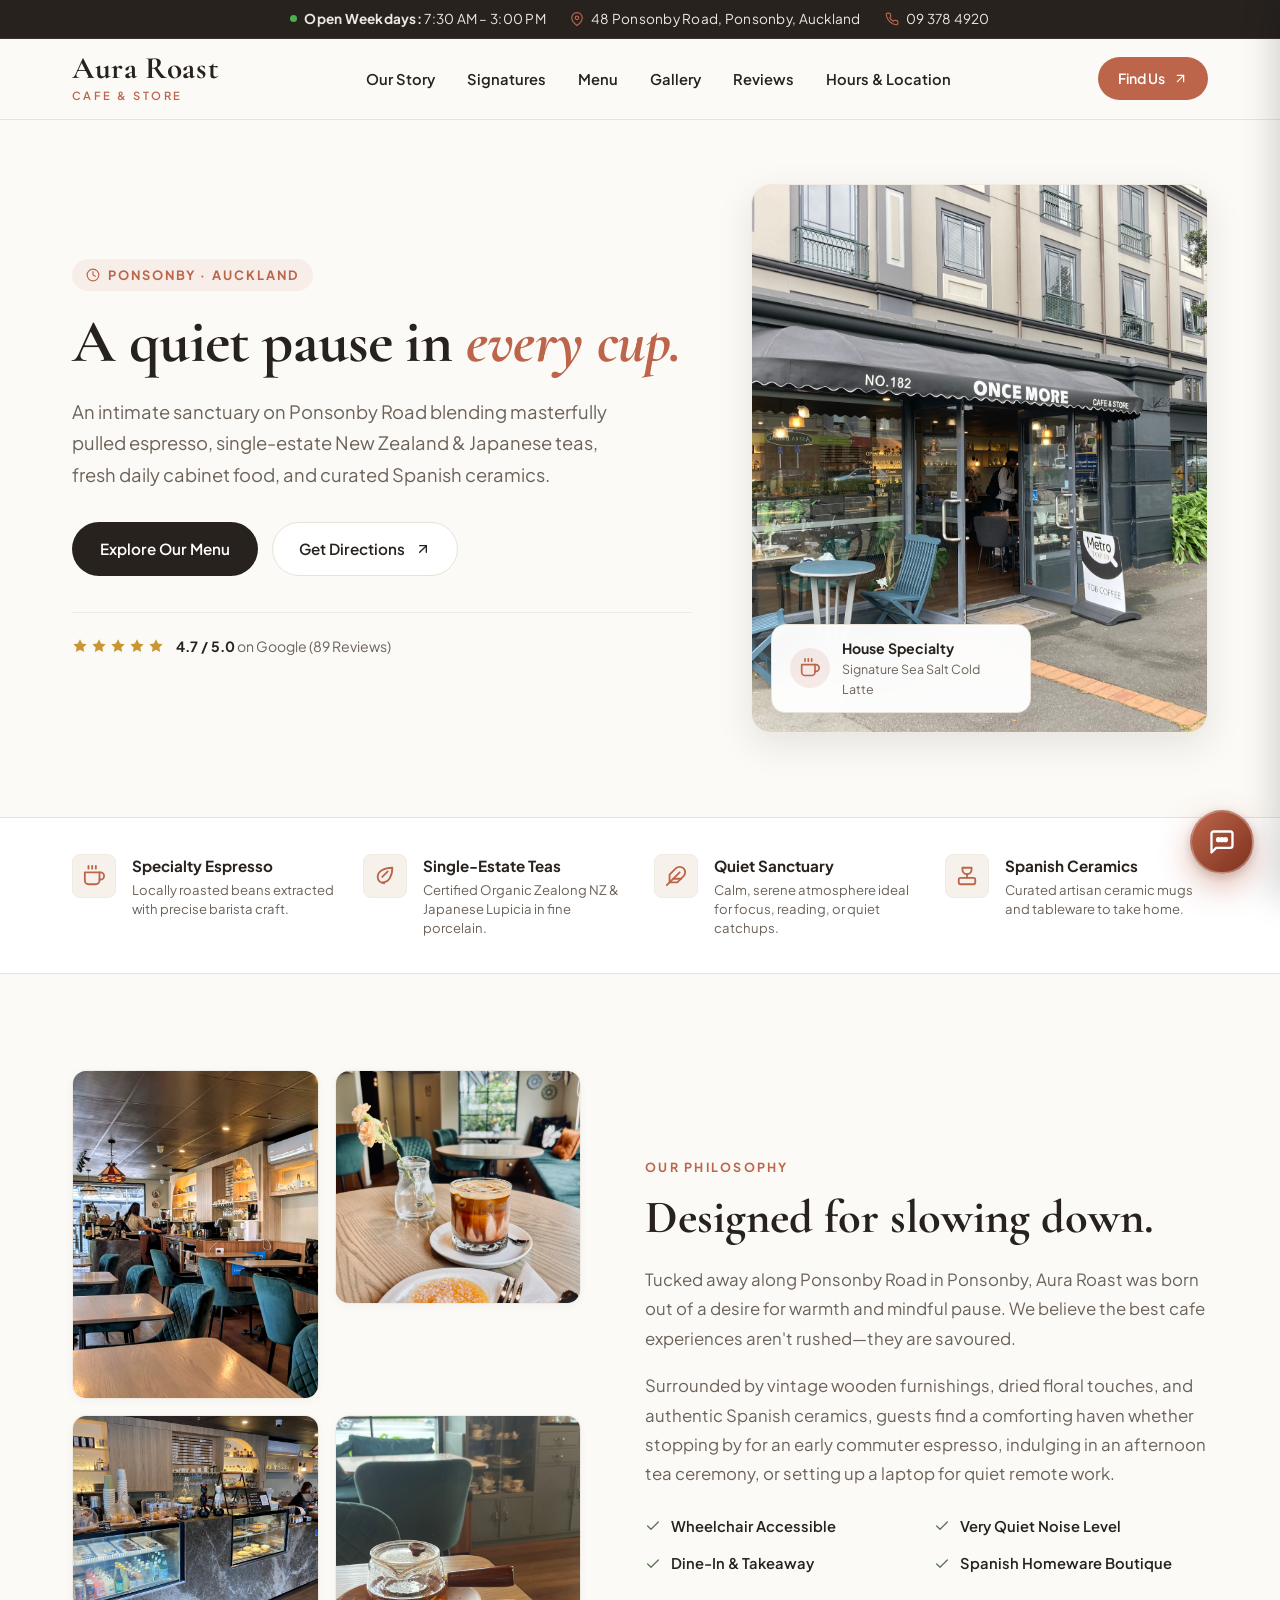
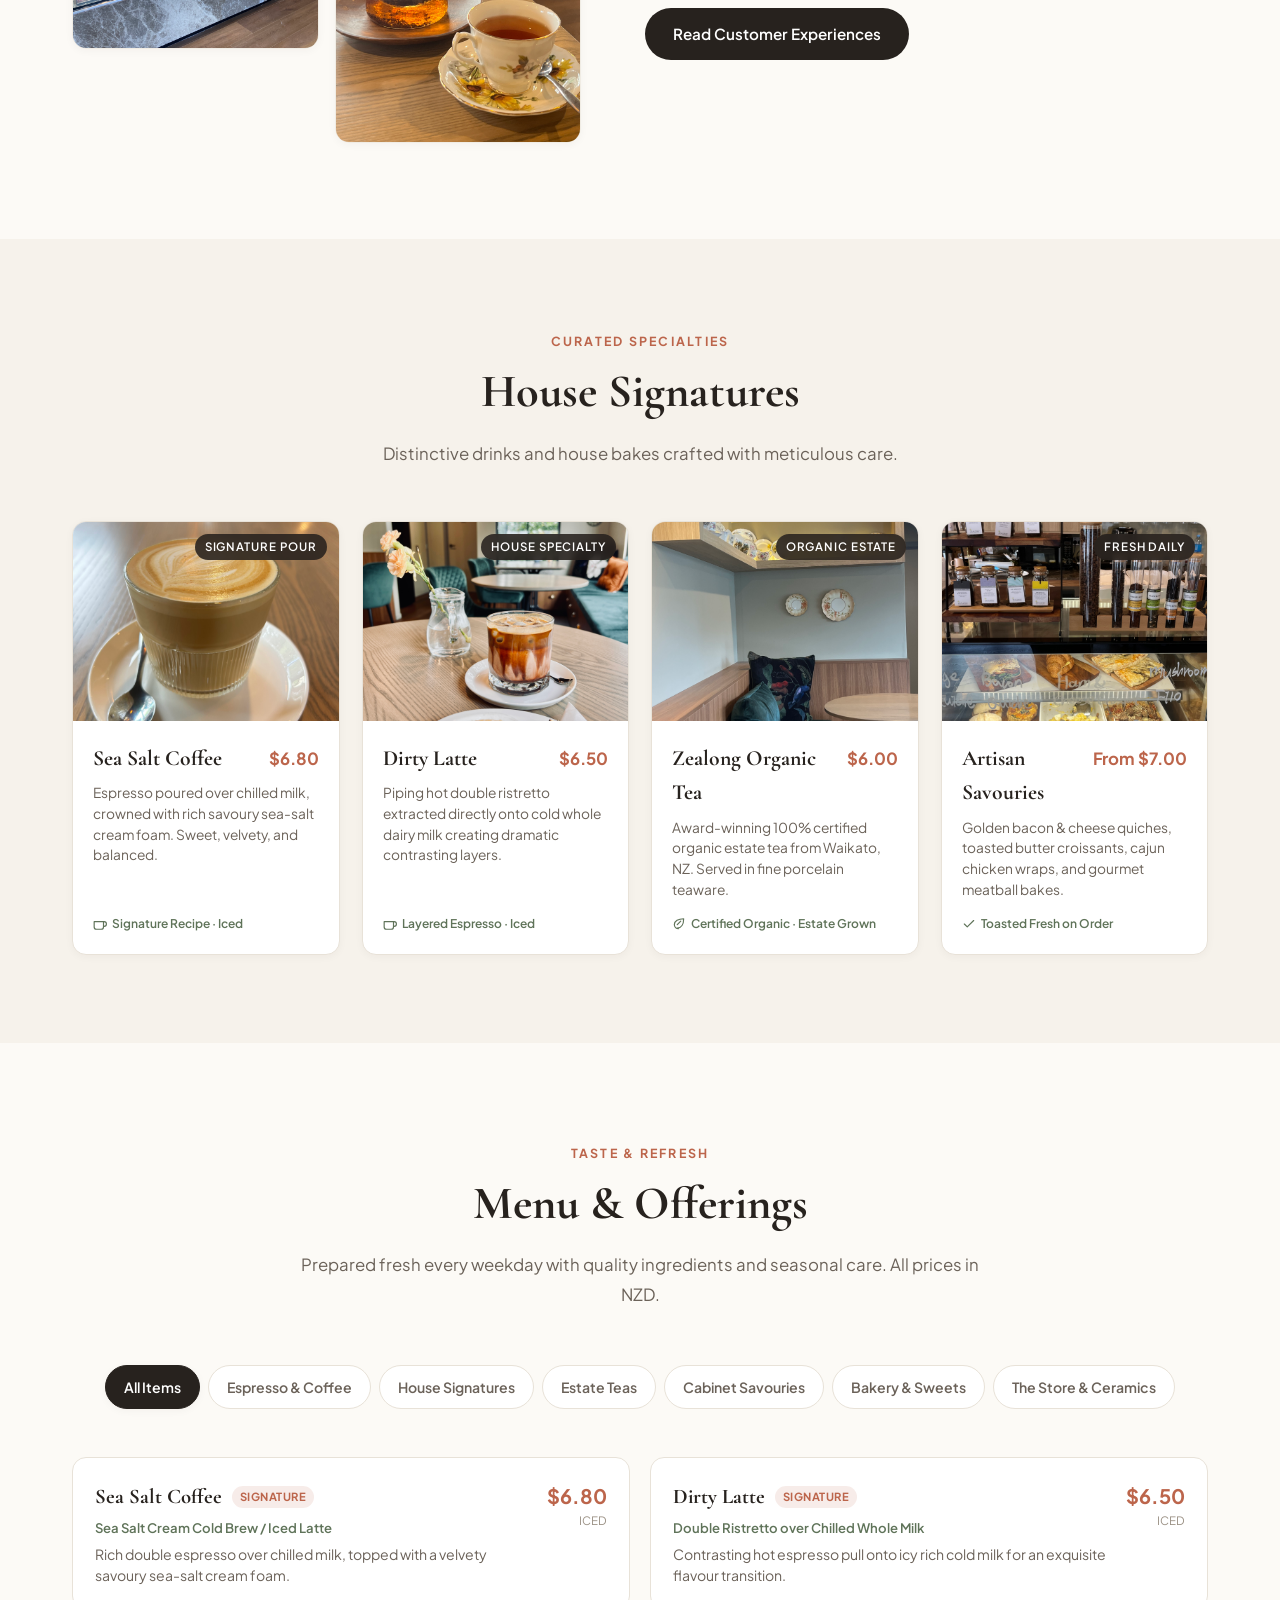
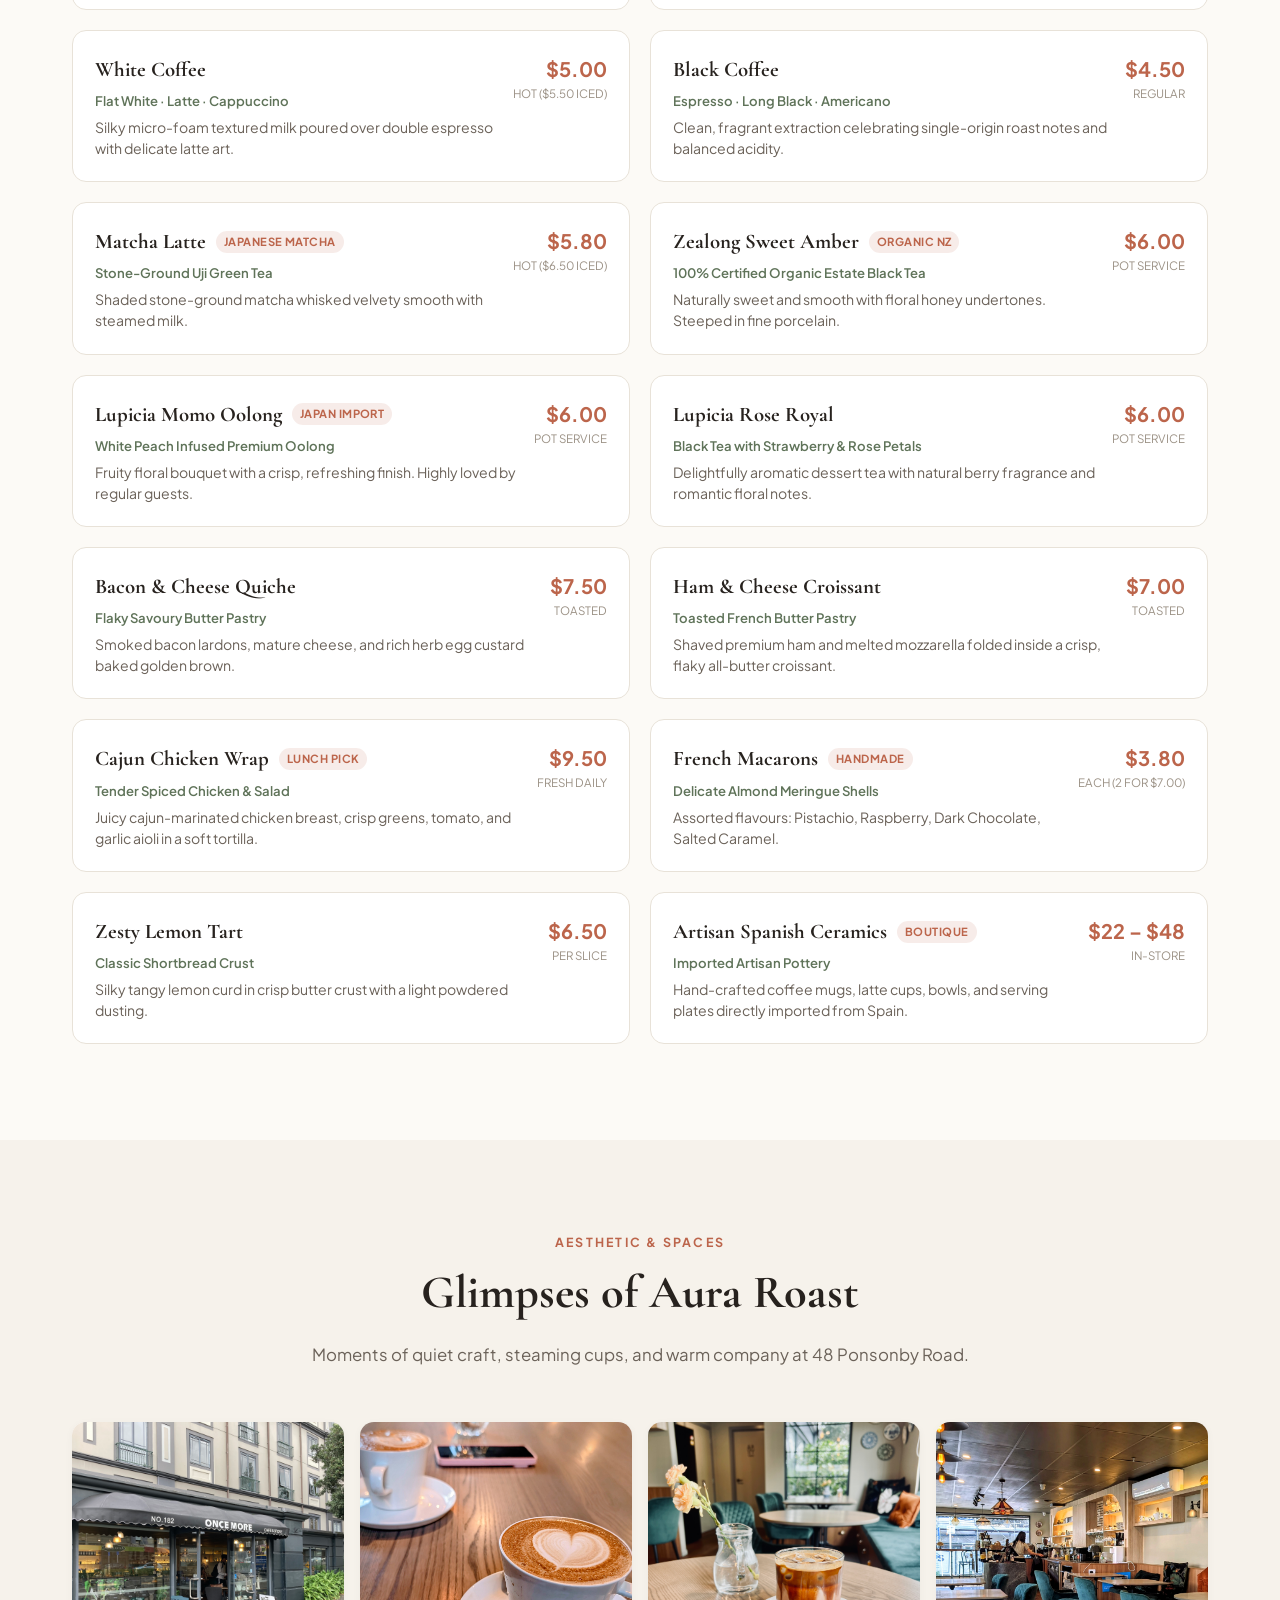
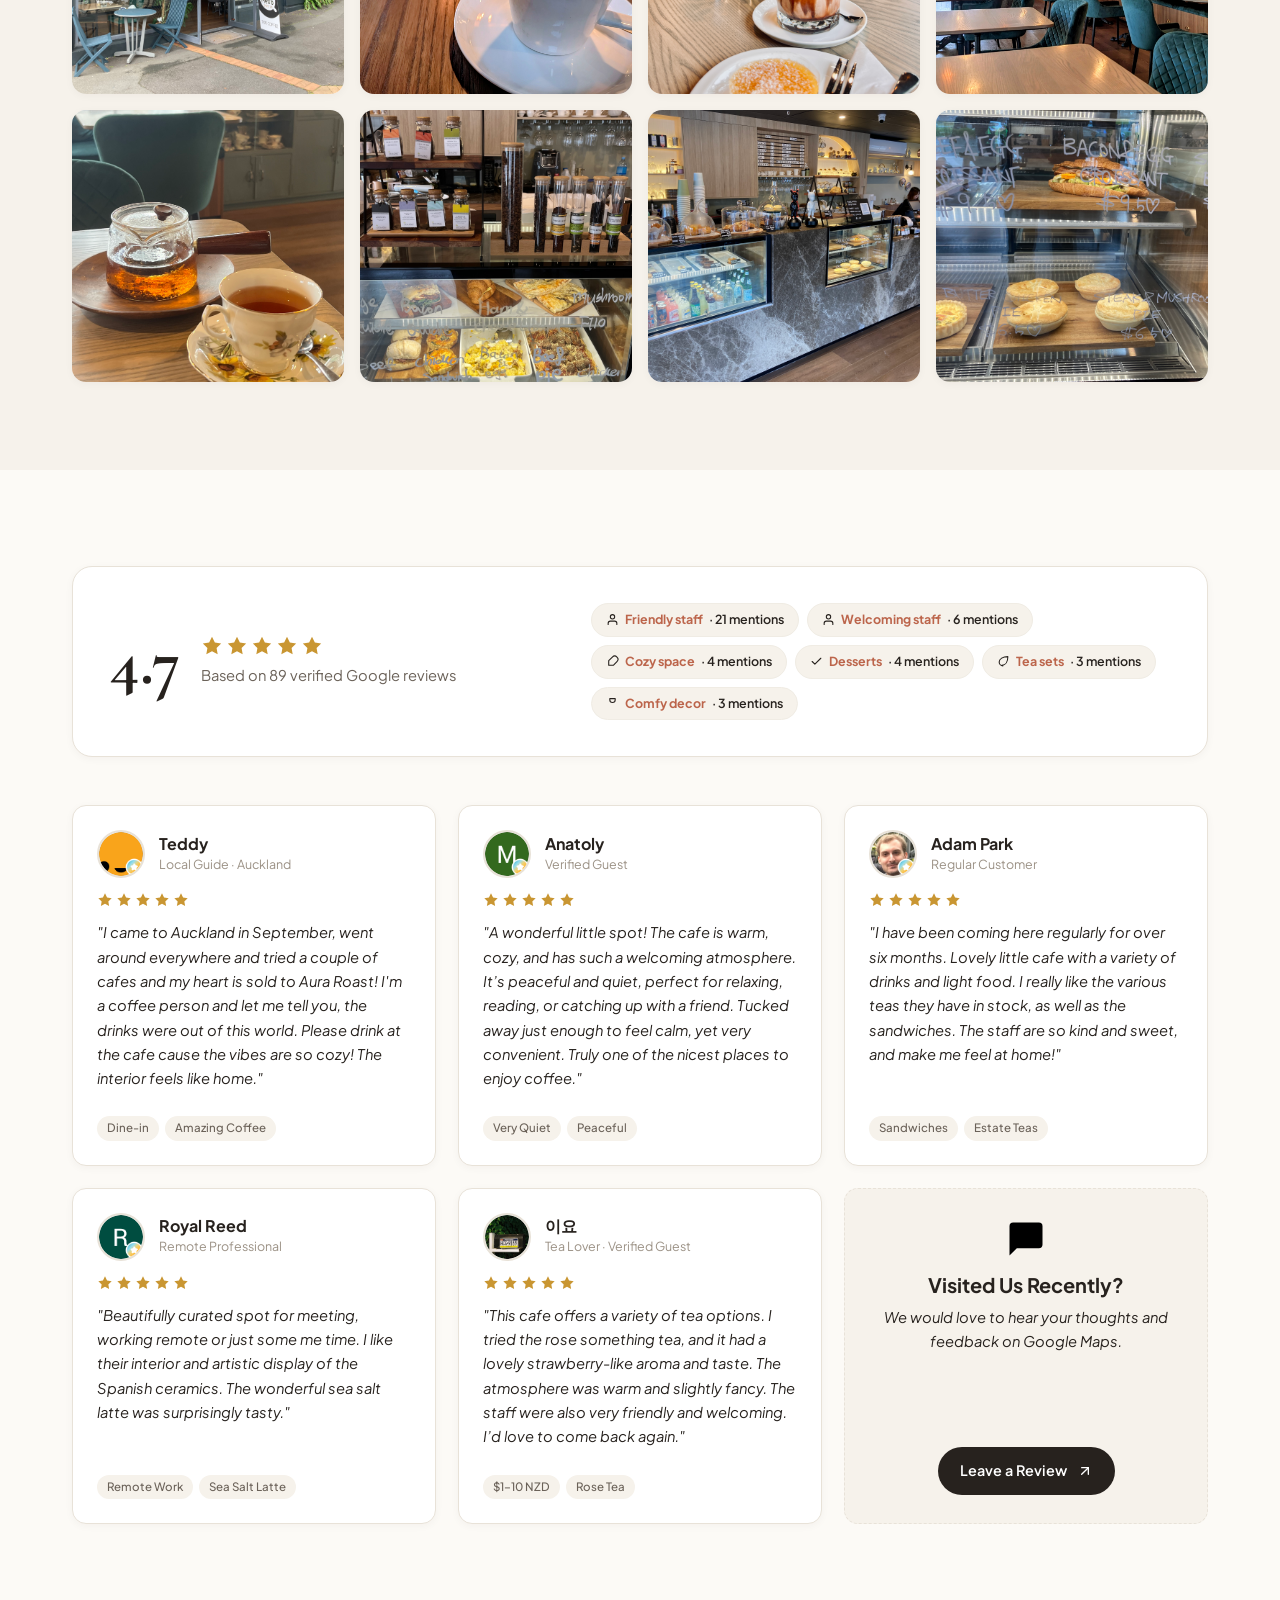
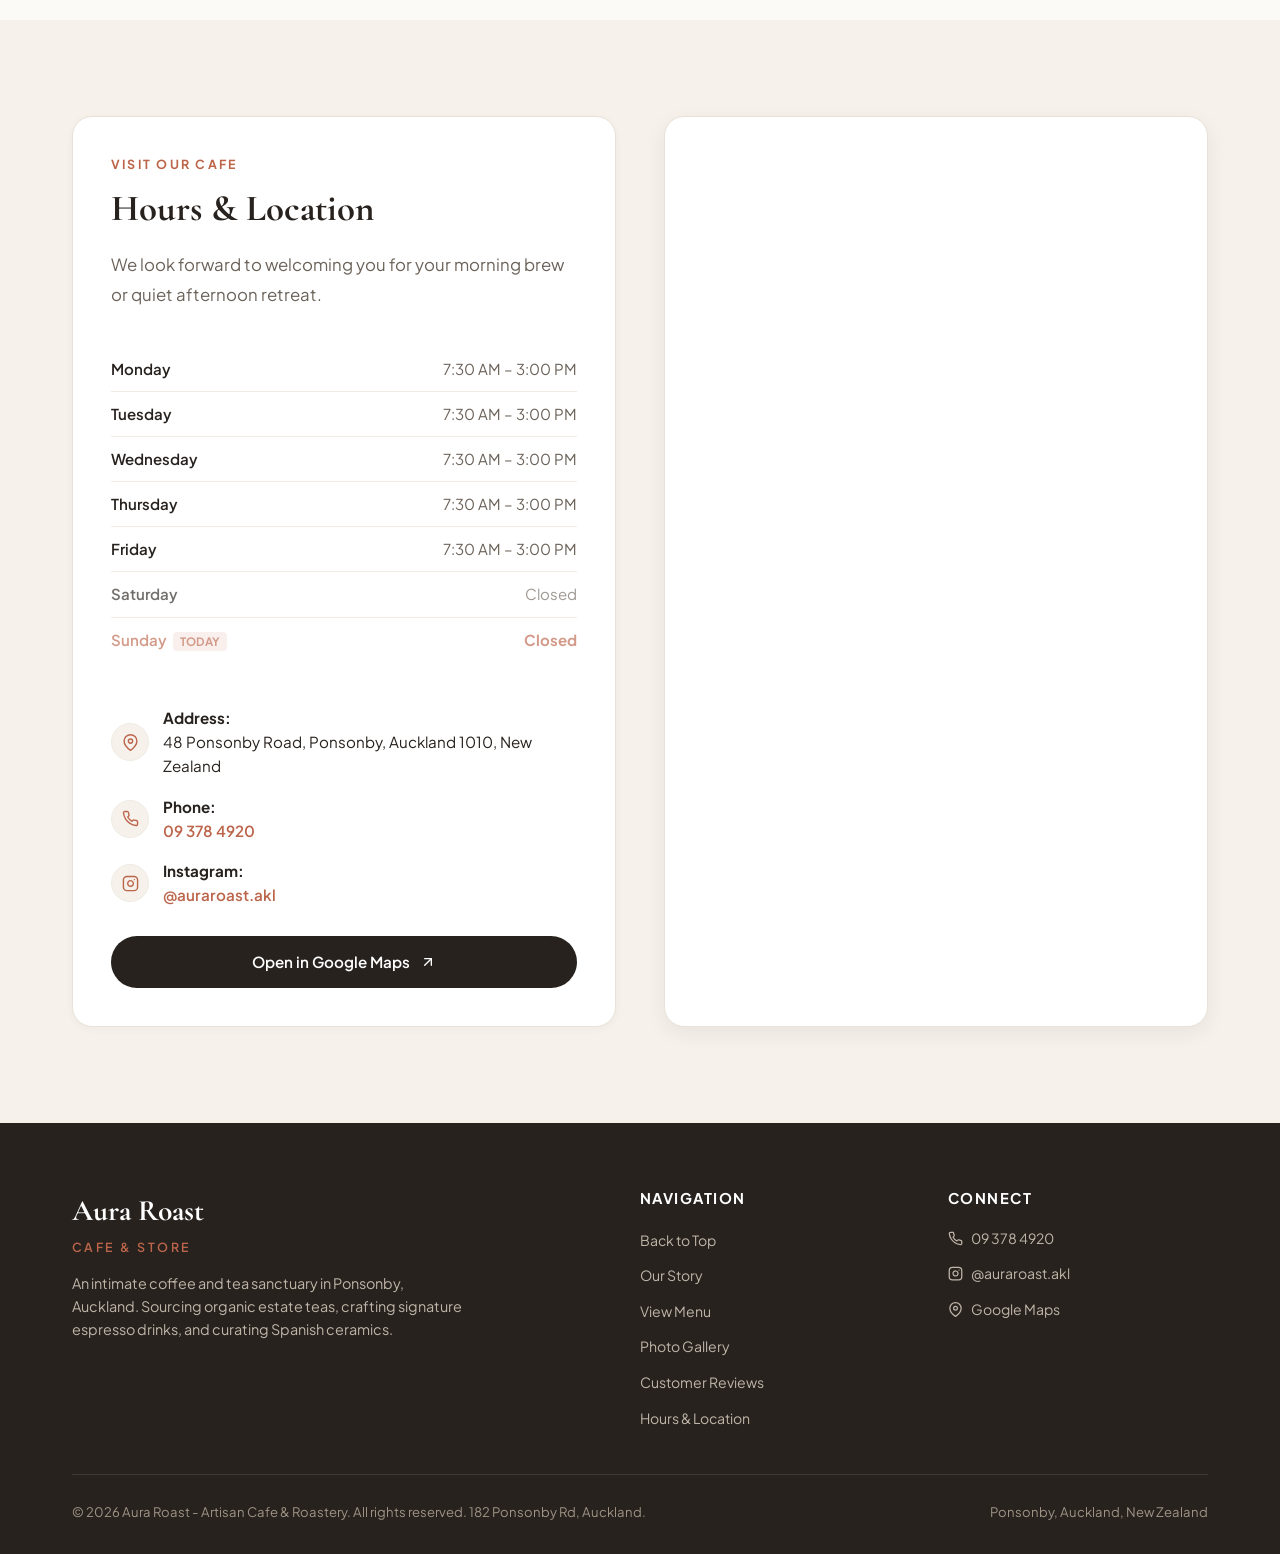
==== commit f35e7655: "Refactor concierge: remove text badge, clean UI, and upgrade intelligent natural barista engine" ====
--- a/website_preview/index.html
+++ b/website_preview/index.html
@@ -1288,16 +1288,13 @@
   </script>
 
   
+  
   <!-- ==========================================================================
-       Aura AI Smart Barista Concierge 2.0 (Vector Icons & Natural Intelligence)
+       Aura Concierge Assistant (Vector Icons & Intelligent Context Engine)
        ========================================================================== -->
   <div class="ai-concierge-container" id="aiConciergeContainer">
-    <!-- Floating Trigger Button -->
-    <button class="ai-concierge-toggle" id="aiConciergeToggle" aria-label="Open Aura AI Barista Concierge">
-      <span class="ai-sparkle-badge">
-        <svg viewBox="0 0 24 24" fill="none" stroke="currentColor" stroke-width="2.5"><path d="M12 2v20M2 12h20M4.93 4.93l14.14 14.14M4.93 19.07l14.14-14.14"/></svg>
-        AI Concierge
-      </span>
+    <!-- Clean Floating Trigger Button (No tacky floating text badge) -->
+    <button class="ai-concierge-toggle" id="aiConciergeToggle" aria-label="Open Aura Concierge Assistant" title="Chat with Aura Concierge">
       <svg class="chat-icon" width="28" height="28" viewBox="0 0 24 24" fill="none" stroke="currentColor" stroke-width="2" stroke-linecap="round" stroke-linejoin="round">
         <path d="M21 15a2 2 0 0 1-2 2H7l-4 4V5a2 2 0 0 1 2-2h14a2 2 0 0 1 2 2z"></path>
         <circle cx="9" cy="10" r="1.2" fill="currentColor"></circle>
@@ -1326,12 +1323,12 @@
             <span class="ai-online-status" title="Barista Concierge Active"></span>
           </div>
           <div class="ai-header-info">
-            <h3 id="aiChatTitle">Aura AI Concierge <span class="ai-badge-pill">Smart Barista</span></h3>
-            <span class="ai-header-subtitle">48 Ponsonby Rd · Live Assistant</span>
+            <h3 id="aiChatTitle">Aura Concierge</h3>
+            <span class="ai-header-subtitle">48 Ponsonby Rd · Tables &amp; Menu Assistant</span>
           </div>
         </div>
         <div class="ai-header-actions">
-          <button type="button" class="ai-action-btn" id="aiMuteBtn" title="Toggle Sound Feedback" aria-label="Toggle Sound">
+          <button type="button" class="ai-action-btn" id="aiMuteBtn" title="Toggle Audio Feedback" aria-label="Toggle Sound">
             <svg id="aiAudioIcon" width="16" height="16" viewBox="0 0 24 24" fill="none" stroke="currentColor" stroke-width="2" stroke-linecap="round" stroke-linejoin="round">
               <polygon points="11 5 6 9 2 9 2 15 6 15 11 19 11 5"></polygon>
               <path d="M19.07 4.93a10 10 0 0 1 0 14.14M15.54 8.46a5 5 0 0 1 0 7.07"></path>
@@ -1352,59 +1349,64 @@
         </div>
       </div>
 
-      <!-- Messages Body -->
+      <!-- Chat Body -->
       <div class="ai-chat-body" id="aiChatBody">
         <div class="ai-msg ai-msg-bot">
+          <div class="ai-msg-avatar">
+            <svg viewBox="0 0 24 24" fill="none" stroke="currentColor" stroke-width="2">
+              <path d="M18 8h1a4 4 0 0 1 0 8h-1"></path>
+              <path d="M2 8h16v9a4 4 0 0 1-4 4H6a4 4 0 0 1-4-4V8z"></path>
+            </svg>
+          </div>
           <div class="ai-msg-bubble">
-            <p><strong>Kia ora, welcome to Aura Roast.</strong></p>
-            <p>I am your digital barista assistant at 48 Ponsonby Road. How may I help you today? You can ask about our single-origin coffees, fresh daily cabinet food, opening hours, or reserve a table!</p>
-          </div>
-          <span class="ai-msg-time" id="aiInitialTime">Just now</span>
-        </div>
-
-        <!-- Quick Action Chips (With Vector SVG Icons, Zero Emojis) -->
-        <div class="ai-quick-suggestions" id="aiQuickSuggestions">
-          <button type="button" class="ai-chip-btn" data-query="hours">
-            <svg viewBox="0 0 24 24" fill="none" stroke="currentColor" stroke-width="2"><circle cx="12" cy="12" r="10"></circle><polyline points="12 6 12 12 16 14"></polyline></svg>
-            Hours &amp; Location
-          </button>
-          <button type="button" class="ai-chip-btn" data-query="coffee">
-            <svg viewBox="0 0 24 24" fill="none" stroke="currentColor" stroke-width="2"><path d="M18 8h1a4 4 0 0 1 0 8h-1"></path><path d="M2 8h16v9a4 4 0 0 1-4 4H6a4 4 0 0 1-4-4V8z"></path><line x1="6" y1="1" x2="6" y2="4"></line><line x1="10" y1="1" x2="10" y2="4"></line><line x1="14" y1="1" x2="14" y2="4"></line></svg>
-            Specialty Brews
-          </button>
-          <button type="button" class="ai-chip-btn" data-query="food">
-            <svg viewBox="0 0 24 24" fill="none" stroke="currentColor" stroke-width="2"><path d="M18 2v20M2 2v20M14 2v6a4 4 0 0 1-4 4H6a4 4 0 0 1-4-4V2"></path></svg>
-            Dietary &amp; Food
-          </button>
-          <button type="button" class="ai-chip-btn" data-query="reserve">
-            <svg viewBox="0 0 24 24" fill="none" stroke="currentColor" stroke-width="2"><rect x="3" y="4" width="18" height="18" rx="2" ry="2"></rect><line x1="16" y1="2" x2="16" y2="6"></line><line x1="8" y1="2" x2="8" y2="6"></line><line x1="3" y1="10" x2="21" y2="10"></line></svg>
-            Book a Table
-          </button>
-          <button type="button" class="ai-chip-btn" data-query="wifi">
-            <svg viewBox="0 0 24 24" fill="none" stroke="currentColor" stroke-width="2"><path d="M5 12.55a11 11 0 0 1 14.08 0"></path><path d="M1.42 9a16 16 0 0 1 21.16 0"></path><path d="M8.53 16.11a6 6 0 0 1 6.95 0"></path><line x1="12" y1="20" x2="12.01" y2="20"></line></svg>
-            Wi-Fi &amp; Work
-          </button>
-          <button type="button" class="ai-chip-btn" data-query="parking">
-            <svg viewBox="0 0 24 24" fill="none" stroke="currentColor" stroke-width="2"><path d="M21 10c0 7-9 13-9 13s-9-6-9-13a9 9 0 0 1 18 0z"></path><circle cx="12" cy="10" r="3"></circle></svg>
-            Directions &amp; Parking
-          </button>
+            <p><strong>Kia ora! Welcome to Aura Roast.</strong></p>
+            <p>I am your barista concierge at 48 Ponsonby Road. How may I help you today?</p>
+            <div class="ai-quick-suggestions">
+              <button type="button" class="ai-chip-btn" data-query="hours">
+                <svg viewBox="0 0 24 24" fill="none" stroke="currentColor" stroke-width="2"><circle cx="12" cy="12" r="10"></circle><polyline points="12 6 12 12 16 14"></polyline></svg>
+                Today's Hours
+              </button>
+              <button type="button" class="ai-chip-btn" data-query="book">
+                <svg viewBox="0 0 24 24" fill="none" stroke="currentColor" stroke-width="2"><rect x="3" y="4" width="18" height="18" rx="2" ry="2"></rect><line x1="16" y1="2" x2="16" y2="6"></line><line x1="8" y1="2" x2="8" y2="6"></line><line x1="3" y1="10" x2="21" y2="10"></line></svg>
+                Reserve a Table
+              </button>
+              <button type="button" class="ai-chip-btn" data-query="coffee">
+                <svg viewBox="0 0 24 24" fill="none" stroke="currentColor" stroke-width="2"><path d="M18 8h1a4 4 0 0 1 0 8h-1"></path><path d="M2 8h16v9a4 4 0 0 1-4 4H6a4 4 0 0 1-4-4V8z"></path></svg>
+                Coffee &amp; Specialty Brews
+              </button>
+              <button type="button" class="ai-chip-btn" data-query="food">
+                <svg viewBox="0 0 24 24" fill="none" stroke="currentColor" stroke-width="2"><path d="M18 2v20M2 2v20M14 2v6a4 4 0 0 1-4 4H6a4 4 0 0 1-4-4V2"></path></svg>
+                Cabinet Food &amp; Toasties
+              </button>
+              <button type="button" class="ai-chip-btn" data-query="dietary">
+                <svg viewBox="0 0 24 24" fill="none" stroke="currentColor" stroke-width="2"><path d="M12 2L2 7l10 5 10-5-10-5zM2 17l10 5 10-5M2 12l10 5 10-5"></path></svg>
+                Dietary &amp; Vegan
+              </button>
+              <button type="button" class="ai-chip-btn" data-query="parking">
+                <svg viewBox="0 0 24 24" fill="none" stroke="currentColor" stroke-width="2"><path d="M21 10c0 7-9 13-9 13s-9-6-9-13a9 9 0 0 1 18 0z"></path><circle cx="12" cy="10" r="3"></circle></svg>
+                Directions &amp; Parking
+              </button>
+            </div>
+          </div>
         </div>
       </div>
 
-      <!-- Input Form -->
-      <form class="ai-chat-form" id="aiChatForm">
-        <input type="text" id="aiChatInput" class="ai-chat-input" placeholder="Ask about brews, food, hours, or reservations..." autocomplete="off" aria-label="Ask Aura AI Concierge">
-        <button type="submit" class="ai-chat-send" id="aiChatSendBtn" aria-label="Send Message">
-          <svg width="18" height="18" viewBox="0 0 24 24" fill="none" stroke="currentColor" stroke-width="2" stroke-linecap="round" stroke-linejoin="round">
-            <line x1="22" y1="2" x2="11" y2="13"></line>
-            <polygon points="22 2 15 22 11 13 2 9 22 2"></polygon>
-          </svg>
-        </button>
-      </form>
+      <!-- Chat Footer -->
+      <div class="ai-chat-footer">
+        <form class="ai-chat-form" id="aiChatForm" autocomplete="off">
+          <input type="text" id="aiChatInput" class="ai-chat-input" placeholder="Ask about brews, food, hours, or reservations..." autocomplete="off" aria-label="Ask Aura Concierge">
+          <button type="submit" class="ai-chat-send" id="aiChatSend" aria-label="Send message">
+            <svg viewBox="0 0 24 24" fill="none" stroke="currentColor" stroke-width="2" stroke-linecap="round" stroke-linejoin="round">
+              <line x1="22" y1="2" x2="11" y2="13"></line>
+              <polygon points="22 2 15 22 11 13 2 9 22 2"></polygon>
+            </svg>
+          </button>
+        </form>
+        <div class="ai-footer-note">Aura Roast Ponsonby · Call 09 378 4920</div>
+      </div>
     </div>
   </div>
 
-  <!-- Smart Conversational Engine Script -->
   <script>
     document.addEventListener('DOMContentLoaded', () => {
       const container = document.getElementById('aiConciergeContainer');
@@ -1412,135 +1414,152 @@
       const closeBtn = document.getElementById('aiChatClose');
       const resetBtn = document.getElementById('aiResetBtn');
       const muteBtn = document.getElementById('aiMuteBtn');
-      const audioIcon = document.getElementById('aiAudioIcon');
       const chatBody = document.getElementById('aiChatBody');
       const chatForm = document.getElementById('aiChatForm');
       const chatInput = document.getElementById('aiChatInput');
-      const chipBtns = document.querySelectorAll('.ai-chip-btn');
-      const initialTime = document.getElementById('aiInitialTime');
-
-      if (!container || !toggleBtn) return;
-
-      // Audio feedback via Web Audio API (No external sound files required)
-      let soundEnabled = true;
-      let audioCtx = null;
-
-      const playChime = (freq = 780, type = 'sine') => {
-        if (!soundEnabled) return;
+
+      if (!container || !toggleBtn || !chatForm) return;
+
+      // Conversational Session State
+      let session = {
+        sound: true,
+        state: 'NORMAL', // NORMAL | BOOKING_PARTY | BOOKING_TIME | BOOKING_NAME
+        booking: {
+          guests: null,
+          time: null,
+          name: null
+        }
+      };
+
+      // Subtle Web Audio synthesizer chime
+      const playChime = (pitch = 580) => {
+        if (!session.sound) return;
         try {
-          if (!audioCtx) audioCtx = new (window.AudioContext || window.webkitAudioContext)();
-          if (audioCtx.state === 'suspended') audioCtx.resume();
-          const osc = audioCtx.createOscillator();
-          const gain = audioCtx.createGain();
-          osc.type = type;
-          osc.frequency.setValueAtTime(freq, audioCtx.currentTime);
-          osc.frequency.exponentialRampToValueAtTime(freq * 1.25, audioCtx.currentTime + 0.08);
-          gain.gain.setValueAtTime(0.04, audioCtx.currentTime);
-          gain.gain.exponentialRampToValueAtTime(0.001, audioCtx.currentTime + 0.1);
+          const ctx = new (window.AudioContext || window.webkitAudioContext)();
+          const osc = ctx.createOscillator();
+          const gain = ctx.createGain();
+          osc.type = 'sine';
+          osc.frequency.setValueAtTime(pitch, ctx.currentTime);
+          osc.frequency.exponentialRampToValueAtTime(pitch * 1.35, ctx.currentTime + 0.12);
+          gain.gain.setValueAtTime(0.04, ctx.currentTime);
+          gain.gain.exponentialRampToValueAtTime(0.001, ctx.currentTime + 0.14);
           osc.connect(gain);
-          gain.connect(audioCtx.destination);
+          gain.connect(ctx.destination);
           osc.start();
-          osc.stop(audioCtx.currentTime + 0.1);
-        } catch(e) {}
+          osc.stop(ctx.currentTime + 0.15);
+        } catch (e) {}
       };
 
-      if (muteBtn) {
-        muteBtn.addEventListener('click', () => {
-          soundEnabled = !soundEnabled;
-          audioIcon.innerHTML = soundEnabled 
-            ? '<polygon points="11 5 6 9 2 9 2 15 6 15 11 19 11 5"></polygon><path d="M19.07 4.93a10 10 0 0 1 0 14.14M15.54 8.46a5 5 0 0 1 0 7.07"></path>'
-            : '<polygon points="11 5 6 9 2 9 2 15 6 15 11 19 11 5"></polygon><line x1="23" y1="9" x2="17" y2="15"></line><line x1="17" y1="9" x2="23" y2="15"></line>';
-          muteBtn.title = soundEnabled ? 'Mute audio' : 'Unmute audio';
-        });
-      }
-
-      // Format current timestamp
-      const getFormattedTime = () => {
-        const d = new Date();
-        let hours = d.getHours();
-        const mins = d.getMinutes().toString().padStart(2, '0');
-        const ampm = hours >= 12 ? 'PM' : 'AM';
-        hours = hours % 12 || 12;
-        return `${hours}:${mins} ${ampm}`;
+      // Toggle Chat Window
+      const toggleChat = () => {
+        const isOpen = container.classList.toggle('active');
+        if (isOpen) {
+          playChime(640);
+          setTimeout(() => chatInput && chatInput.focus(), 250);
+        }
       };
 
-      if (initialTime) initialTime.textContent = getFormattedTime();
-
-      const toggleChat = () => {
-        container.classList.toggle('active');
-        if (container.classList.contains('active')) {
-          playChime(640);
-          setTimeout(() => chatInput.focus(), 250);
-        }
-      };
-
       toggleBtn.addEventListener('click', toggleChat);
-      if (closeBtn) closeBtn.addEventListener('click', toggleChat);
-
-      // Multi-turn Conversational Memory & Booking State
-      const session = {
-        state: 'NORMAL', // 'NORMAL' | 'BOOKING_PARTY' | 'BOOKING_TIME' | 'BOOKING_NAME'
-        booking: {
-          guests: '',
-          date: '',
-          time: '',
-          name: ''
-        }
-      };
-
-      // Reset function
-      if (resetBtn) {
-        resetBtn.addEventListener('click', () => {
-          session.state = 'NORMAL';
-          session.booking = { guests: '', date: '', time: '', name: '' };
-          chatBody.innerHTML = `
-            <div class="ai-msg ai-msg-bot">
-              <div class="ai-msg-bubble">
-                <p><strong>Conversation refreshed.</strong></p>
-                <p>How can I assist you at Aura Roast today? Feel free to ask about our single-origin coffees, cabinet food, hours, or table reservations.</p>
-              </div>
-              <span class="ai-msg-time">${getFormattedTime()}</span>
-            </div>
-            <div class="ai-quick-suggestions" id="aiQuickSuggestions">
-              <button type="button" class="ai-chip-btn" data-query="hours">
-                <svg viewBox="0 0 24 24" fill="none" stroke="currentColor" stroke-width="2"><circle cx="12" cy="12" r="10"></circle><polyline points="12 6 12 12 16 14"></polyline></svg>
-                Hours &amp; Location
-              </button>
-              <button type="button" class="ai-chip-btn" data-query="coffee">
-                <svg viewBox="0 0 24 24" fill="none" stroke="currentColor" stroke-width="2"><path d="M18 8h1a4 4 0 0 1 0 8h-1"></path><path d="M2 8h16v9a4 4 0 0 1-4 4H6a4 4 0 0 1-4-4V8z"></path><line x1="6" y1="1" x2="6" y2="4"></line><line x1="10" y1="1" x2="10" y2="4"></line><line x1="14" y1="1" x2="14" y2="4"></line></svg>
-                Specialty Brews
-              </button>
-              <button type="button" class="ai-chip-btn" data-query="food">
-                <svg viewBox="0 0 24 24" fill="none" stroke="currentColor" stroke-width="2"><path d="M18 2v20M2 2v20M14 2v6a4 4 0 0 1-4 4H6a4 4 0 0 1-4-4V2"></path></svg>
-                Dietary &amp; Food
-              </button>
-              <button type="button" class="ai-chip-btn" data-query="reserve">
-                <svg viewBox="0 0 24 24" fill="none" stroke="currentColor" stroke-width="2"><rect x="3" y="4" width="18" height="18" rx="2" ry="2"></rect><line x1="16" y1="2" x2="16" y2="6"></line><line x1="8" y1="2" x2="8" y2="6"></line><line x1="3" y1="10" x2="21" y2="10"></line></svg>
-                Book a Table
-              </button>
-            </div>
-          `;
-          bindChips();
-          playChime(500);
-        });
-      }
-
-      const appendMessage = (sender, htmlContent) => {
+      closeBtn.addEventListener('click', () => container.classList.remove('active'));
+
+      // Keyboard Esc to close
+      document.addEventListener('keydown', (e) => {
+        if (e.key === 'Escape' && container.classList.contains('active')) {
+          container.classList.remove('active');
+        }
+      });
+
+      // Sound Toggle
+      muteBtn.addEventListener('click', () => {
+        session.sound = !session.sound;
+        const icon = document.getElementById('aiAudioIcon');
+        if (session.sound) {
+          icon.innerHTML = '<polygon points="11 5 6 9 2 9 2 15 6 15 11 19 11 5"></polygon><path d="M19.07 4.93a10 10 0 0 1 0 14.14M15.54 8.46a5 5 0 0 1 0 7.07"></path>';
+          muteBtn.title = "Audio Feedback: On";
+          playChime(700);
+        } else {
+          icon.innerHTML = '<polygon points="11 5 6 9 2 9 2 15 6 15 11 19 11 5"></polygon><line x1="23" y1="9" x2="17" y2="15"></line><line x1="17" y1="9" x2="23" y2="15"></line>';
+          muteBtn.title = "Audio Feedback: Muted";
+        }
+      });
+
+      // Reset Conversation
+      resetBtn.addEventListener('click', () => {
+        session.state = 'NORMAL';
+        session.booking = { guests: null, time: null, name: null };
+        chatBody.innerHTML = `
+          <div class="ai-msg ai-msg-bot">
+            <div class="ai-msg-avatar">
+              <svg viewBox="0 0 24 24" fill="none" stroke="currentColor" stroke-width="2">
+                <path d="M18 8h1a4 4 0 0 1 0 8h-1"></path>
+                <path d="M2 8h16v9a4 4 0 0 1-4 4H6a4 4 0 0 1-4-4V8z"></path>
+              </svg>
+            </div>
+            <div class="ai-msg-bubble">
+              <p><strong>Kia ora! Welcome to Aura Roast.</strong></p>
+              <p>I am your barista concierge at 48 Ponsonby Road. How may I help you today?</p>
+              <div class="ai-quick-suggestions">
+                <button type="button" class="ai-chip-btn" data-query="hours">
+                  <svg viewBox="0 0 24 24" fill="none" stroke="currentColor" stroke-width="2"><circle cx="12" cy="12" r="10"></circle><polyline points="12 6 12 12 16 14"></polyline></svg>
+                  Today's Hours
+                </button>
+                <button type="button" class="ai-chip-btn" data-query="book">
+                  <svg viewBox="0 0 24 24" fill="none" stroke="currentColor" stroke-width="2"><rect x="3" y="4" width="18" height="18" rx="2" ry="2"></rect><line x1="16" y1="2" x2="16" y2="6"></line><line x1="8" y1="2" x2="8" y2="6"></line><line x1="3" y1="10" x2="21" y2="10"></line></svg>
+                  Reserve a Table
+                </button>
+                <button type="button" class="ai-chip-btn" data-query="coffee">
+                  <svg viewBox="0 0 24 24" fill="none" stroke="currentColor" stroke-width="2"><path d="M18 8h1a4 4 0 0 1 0 8h-1"></path><path d="M2 8h16v9a4 4 0 0 1-4 4H6a4 4 0 0 1-4-4V8z"></path></svg>
+                  Coffee &amp; Specialty Brews
+                </button>
+                <button type="button" class="ai-chip-btn" data-query="food">
+                  <svg viewBox="0 0 24 24" fill="none" stroke="currentColor" stroke-width="2"><path d="M18 2v20M2 2v20M14 2v6a4 4 0 0 1-4 4H6a4 4 0 0 1-4-4V2"></path></svg>
+                  Cabinet Food &amp; Toasties
+                </button>
+                <button type="button" class="ai-chip-btn" data-query="dietary">
+                  <svg viewBox="0 0 24 24" fill="none" stroke="currentColor" stroke-width="2"><path d="M12 2L2 7l10 5 10-5-10-5zM2 17l10 5 10-5M2 12l10 5 10-5"></path></svg>
+                  Dietary &amp; Vegan
+                </button>
+                <button type="button" class="ai-chip-btn" data-query="parking">
+                  <svg viewBox="0 0 24 24" fill="none" stroke="currentColor" stroke-width="2"><path d="M21 10c0 7-9 13-9 13s-9-6-9-13a9 9 0 0 1 18 0z"></path><circle cx="12" cy="10" r="3"></circle></svg>
+                  Directions &amp; Parking
+                </button>
+              </div>
+            </div>
+          </div>
+        `;
+        bindChips();
+        playChime(480);
+      });
+
+      // Append Message Helper
+      const appendMessage = (sender, contentHtml) => {
         const msgDiv = document.createElement('div');
         msgDiv.className = `ai-msg ai-msg-${sender}`;
-        const bubble = document.createElement('div');
-        bubble.className = 'ai-msg-bubble';
-        bubble.innerHTML = htmlContent;
-        msgDiv.appendChild(bubble);
-
-        const timeSpan = document.createElement('span');
-        timeSpan.className = 'ai-msg-time';
-        timeSpan.textContent = getFormattedTime();
-        msgDiv.appendChild(timeSpan);
+
+        if (sender === 'bot') {
+          msgDiv.innerHTML = `
+            <div class="ai-msg-avatar">
+              <svg viewBox="0 0 24 24" fill="none" stroke="currentColor" stroke-width="2">
+                <path d="M18 8h1a4 4 0 0 1 0 8h-1"></path>
+                <path d="M2 8h16v9a4 4 0 0 1-4 4H6a4 4 0 0 1-4-4V8z"></path>
+              </svg>
+            </div>
+            <div class="ai-msg-bubble">${contentHtml}</div>
+          `;
+          playChime(620);
+        } else {
+          msgDiv.innerHTML = `<div class="ai-msg-bubble">${escapeHtml(contentHtml)}</div>`;
+          playChime(420);
+        }
 
         chatBody.appendChild(msgDiv);
         chatBody.scrollTop = chatBody.scrollHeight;
-        if (sender === 'bot') playChime(760);
+      };
+
+      const escapeHtml = (text) => {
+        const div = document.createElement('div');
+        div.textContent = text;
+        return div.innerHTML;
       };
 
       const showTypingIndicator = () => {
@@ -1552,28 +1571,44 @@
         return typingDiv;
       };
 
-      // Check current Auckland operating status
-      const getLiveStatus = () => {
-        const now = new Date();
-        const day = now.getDay(); // 0 is Sun, 6 is Sat
-        const hours = now.getHours() + (now.getMinutes() / 60);
-        let isOpen = false;
-        if (day >= 1 && day <= 5) {
-          isOpen = hours >= 7.5 && hours <= 15.0;
-        } else {
-          isOpen = hours >= 8.0 && hours <= 15.5;
-        }
-        return isOpen 
-          ? '<span class="ai-live-badge">Open Now · Closes at 3:00 PM</span>'
-          : '<span class="ai-live-badge" style="background:#FEE2E2; color:#991B1B;">Currently Closed · Opens 7:30 AM</span>';
+      // Accurate Auckland Time Operating Status Check
+      const getLiveAucklandStatus = () => {
+        try {
+          const aklDateStr = new Date().toLocaleString('en-US', { timeZone: 'Pacific/Auckland' });
+          const now = new Date(aklDateStr);
+          const day = now.getDay(); // 0 = Sun, 1 = Mon, ..., 6 = Sat
+          const decimalTime = now.getHours() + (now.getMinutes() / 60);
+
+          let isOpen = false;
+          let closeTimeStr = "3:00 PM";
+          let openTimeStr = "7:30 AM";
+
+          if (day >= 1 && day <= 5) {
+            isOpen = decimalTime >= 7.5 && decimalTime < 15.0;
+            closeTimeStr = "3:00 PM";
+            openTimeStr = "7:30 AM";
+          } else {
+            isOpen = decimalTime >= 8.0 && decimalTime < 15.5;
+            closeTimeStr = "3:30 PM";
+            openTimeStr = "8:00 AM";
+          }
+
+          if (isOpen) {
+            return `<span class="ai-live-badge">Open Now in Auckland · Closes ${closeTimeStr}</span>`;
+          } else {
+            return `<span class="ai-live-badge" style="background:#FEE2E2; color:#991B1B;">Currently Closed in Auckland · Opens ${openTimeStr} NZST</span>`;
+          }
+        } catch (e) {
+          return `<span class="ai-live-badge">Open Daily in Ponsonby</span>`;
+        }
       };
 
-      // Structured Responses Generator
+      // Rich Topic Content
       const getStructuredResponse = (topic) => {
         if (topic === 'hours') {
           return `
             <p><strong>Aura Roast Schedule &amp; Location</strong></p>
-            ${getLiveStatus()}
+            ${getLiveAucklandStatus()}
             <div class="ai-rich-card">
               <div class="ai-card-title">
                 <svg viewBox="0 0 24 24" fill="none" stroke="currentColor" stroke-width="2"><circle cx="12" cy="12" r="10"></circle><polyline points="12 6 12 12 16 14"></polyline></svg>
@@ -1582,7 +1617,11 @@
               <div class="ai-schedule-row"><span class="ai-schedule-day">Monday – Friday</span><span>7:30 AM – 3:00 PM</span></div>
               <div class="ai-schedule-row"><span class="ai-schedule-day">Saturday – Sunday</span><span>8:00 AM – 3:30 PM</span></div>
             </div>
-            <p style="margin-top:6px; font-size:0.84rem; color:#5D5348;">Location: <strong>48 Ponsonby Road, Ponsonby</strong>. Fresh espresso bar and bakery cabinet ready from opening.</p>
+            <p style="margin-top:6px; font-size:0.84rem; color:#5D5348;">Address: <strong>48 Ponsonby Road, Ponsonby</strong>. Espresso bar and fresh bakery ready from opening daily.</p>
+            <div class="ai-quick-suggestions">
+              <button type="button" class="ai-chip-btn" data-query="book">Reserve a Table</button>
+              <button type="button" class="ai-chip-btn" data-query="parking">Directions &amp; Parking</button>
+            </div>
           `;
         }
 
@@ -1592,7 +1631,7 @@
             <div class="ai-rich-card">
               <div class="ai-card-title">
                 <svg viewBox="0 0 24 24" fill="none" stroke="currentColor" stroke-width="2"><path d="M18 8h1a4 4 0 0 1 0 8h-1"></path><path d="M2 8h16v9a4 4 0 0 1-4 4H6a4 4 0 0 1-4-4V8z"></path></svg>
-                Craft Coffee Selection
+                Craft Selection
               </div>
               <div class="ai-product-grid">
                 <div class="ai-product-item">
@@ -1611,21 +1650,33 @@
                   <div><span class="ai-product-name">Zealong Organic NZ Estate Tea</span> <span class="ai-tag-pill">Organic</span></div>
                   <span class="ai-product-price">$6.50 NZD</span>
                 </div>
-              </div>
-            </div>
-            <p style="margin-top:6px; font-size:0.84rem; color:#5D5348;">Alternative milks available: Oatly Oat, Almond, Macadamia, Soy (+$0.80).</p>
+                <div class="ai-product-item">
+                  <div><span class="ai-product-name">Ceremonial Uji Matcha Latte</span> <span class="ai-tag-pill">Stone-Ground</span></div>
+                  <span class="ai-product-price">$7.00 NZD</span>
+                </div>
+              </div>
+            </div>
+            <p style="margin-top:6px; font-size:0.84rem; color:#5D5348;">Alternative milks: Oatly Barista, Almond, Macadamia, Bonsoy (+$0.80). Swiss Water decaf available across all brews.</p>
+            <div class="ai-quick-suggestions">
+              <button type="button" class="ai-chip-btn" data-query="food">See Food Menu</button>
+              <button type="button" class="ai-chip-btn" data-query="dietary">Dietary Options</button>
+            </div>
           `;
         }
 
         if (topic === 'food') {
           return `
-            <p><strong>Artisan Bakery Cabinet &amp; Dietary Options</strong></p>
+            <p><strong>Artisan Bakery Cabinet &amp; Kitchen</strong></p>
             <div class="ai-rich-card">
               <div class="ai-card-title">
                 <svg viewBox="0 0 24 24" fill="none" stroke="currentColor" stroke-width="2"><path d="M18 2v20M2 2v20M14 2v6a4 4 0 0 1-4 4H6a4 4 0 0 1-4-4V2"></path></svg>
                 Fresh Morning Kitchen
               </div>
               <div class="ai-product-grid">
+                <div class="ai-product-item">
+                  <div><span class="ai-product-name">Slow-Cooked Beef Brisket Toastie</span> <span class="ai-tag-pill">House Special</span></div>
+                  <span class="ai-product-price">$16.00 NZD</span>
+                </div>
                 <div class="ai-product-item">
                   <div><span class="ai-product-name">Avocado &amp; Charred Corn Toastie</span> <span class="ai-tag-pill">Vegan</span></div>
                   <span class="ai-product-price">$14.50 NZD</span>
@@ -1644,7 +1695,29 @@
                 </div>
               </div>
             </div>
-            <p style="margin-top:6px; font-size:0.84rem; color:#5D5348;">All items baked fresh in Ponsonby every morning at 6:30 AM.</p>
+            <p style="margin-top:6px; font-size:0.84rem; color:#5D5348;">Baked fresh in Ponsonby every morning at 6:30 AM.</p>
+            <div class="ai-quick-suggestions">
+              <button type="button" class="ai-chip-btn" data-query="coffee">Pair with Coffee</button>
+              <button type="button" class="ai-chip-btn" data-query="book">Book a Table</button>
+            </div>
+          `;
+        }
+
+        if (topic === 'dietary') {
+          return `
+            <p><strong>Dietary &amp; Plant-Based Selections</strong></p>
+            <div class="ai-rich-card">
+              <div class="ai-card-title">
+                <svg viewBox="0 0 24 24" fill="none" stroke="currentColor" stroke-width="2"><path d="M12 2L2 7l10 5 10-5-10-5zM2 17l10 5 10-5M2 12l10 5 10-5"></path></svg>
+                Dietary Highlights
+              </div>
+              <p style="font-size:0.83rem; color:#3F372F; margin:4px 0;">
+                • <strong>Gluten-Free:</strong> Almond Citrus Polenta Cake ($7.50), French Macarons ($4.00), and GF bread substitutions available for all toasties.<br>
+                • <strong>Vegan:</strong> Avocado &amp; Charred Corn Toastie ($14.50), Chia Berry Coconut Pots, and all plant milks.<br>
+                • <strong>Plant Milks (+$0.80):</strong> Oatly Barista Oat, Macadamia Milk, Almond Milk, Bonsoy.<br>
+                • <strong>Decaf:</strong> 100% Swiss Water process chemical-free decaf.
+              </p>
+            </div>
           `;
         }
 
@@ -1657,8 +1730,8 @@
                 Amenities for Digital Creators
               </div>
               <p style="font-size:0.83rem; color:#3F372F; margin:4px 0;">
-                • <strong>Ultra-Fast Fiber Wi-Fi:</strong> Free high-speed connection for guests.<br>
-                • <strong>Power Outlets:</strong> Dedicated wall plugs along our Ponsonby Rd window bar.<br>
+                • <strong>Ultra-Fast Fiber Wi-Fi:</strong> Complimentary 300 Mbps fiber.<br>
+                • <strong>Power Outlets:</strong> Dedicated wall sockets along our Ponsonby Rd window bar.<br>
                 • <strong>Atmosphere:</strong> Quiet acoustic ambiance, lo-fi warm jazz, natural wood tables.
               </p>
             </div>
@@ -1674,9 +1747,9 @@
                 Arriving at 48 Ponsonby Road
               </div>
               <p style="font-size:0.83rem; color:#3F372F; margin:4px 0;">
-                • <strong>Street Parking:</strong> 60-min and 120-min parking bays directly on Ponsonby Road and adjacent Franklin Road.<br>
+                • <strong>Street Parking:</strong> 60-min and 120-min parking bays directly along Ponsonby Road and adjacent Franklin Road.<br>
                 • <strong>Public Transit:</strong> The Auckland InnerLink bus stops less than 40 metres away.<br>
-                • <strong>Outdoor Patio:</strong> Dog-friendly sheltered seating available in front!
+                • <strong>Outdoor Patio:</strong> Dog-friendly sheltered seating in front!
               </p>
             </div>
           `;
@@ -1685,17 +1758,17 @@
         return '';
       };
 
-      // Natural Language AI Processing
+      // Intelligent Natural Language Understanding
       const processNaturalInput = (input) => {
         const text = input.trim();
         const lower = text.toLowerCase();
 
-        // Check if user is inside booking flow
+        // Multi-Turn Reservation Conversational State
         if (session.state === 'BOOKING_PARTY') {
           session.booking.guests = text;
           session.state = 'BOOKING_TIME';
           return `
-            <p>Noted for <strong>${text}</strong>. What date and preferred time would you like to reserve?</p>
+            <p>Noted for <strong>${text}</strong>. What date and preferred time would you like to arrive?</p>
             <div class="ai-quick-suggestions" style="margin-top:8px;">
               <button type="button" class="ai-chip-btn ai-inline-choice" data-val="Today at 12:30 PM">Today 12:30 PM</button>
               <button type="button" class="ai-chip-btn ai-inline-choice" data-val="Tomorrow at 10:00 AM">Tomorrow 10:00 AM</button>
@@ -1708,7 +1781,7 @@
           session.booking.time = text;
           session.state = 'BOOKING_NAME';
           return `
-            <p>Reserved for <strong>${text}</strong>. Last step: what is your <strong>Full Name and Phone Number</strong> so we can confirm the table?</p>
+            <p>Reserved for <strong>${text}</strong>. What is your <strong>Full Name and Contact Number</strong> so our floor manager can hold the table?</p>
           `;
         }
 
@@ -1730,16 +1803,15 @@
                 <div><span class="ai-pass-label">Location</span><div class="ai-pass-val">48 Ponsonby Rd</div></div>
               </div>
             </div>
-            <p style="font-size:0.82rem; color:#5D5348; margin-top:8px;">Your table is held with a 15-minute grace period. Need to adjust? Call us directly at <strong>09 378 4920</strong>.</p>
-          `;
-        }
-
-        // Direct Booking Trigger Detection
+            <p style="font-size:0.82rem; color:#5D5348; margin-top:8px;">Your table is held with a 15-minute grace period. Need to modify? Call our team directly at <strong>09 378 4920</strong>.</p>
+          `;
+        }
+
+        // 1. Single-Turn Compound Booking Parser (e.g. "table for 4 tomorrow at 1pm")
         if (lower.includes('book') || lower.includes('reserv') || lower.includes('table')) {
-          // Check if party, date, or time were provided in one prompt (e.g. "table for 3 tomorrow at 11am")
           const partyMatch = lower.match(/(\d+)\s*(people|person|guests|pax)?/);
           const timeMatch = lower.match(/(morning|afternoon|lunch|(\d{1,2}(:\d{2})?\s*(am|pm)))/);
-          const dayMatch = lower.match(/(today|tomorrow|saturday|sunday|monday|friday|weekend)/);
+          const dayMatch = lower.match(/(today|tomorrow|saturday|sunday|monday|tuesday|wednesday|thursday|friday|weekend|tonight)/);
 
           if (partyMatch && (timeMatch || dayMatch)) {
             const guests = partyMatch[1] + ' Guests';
@@ -1748,15 +1820,15 @@
             session.booking.time = timeStr;
             session.state = 'BOOKING_NAME';
             return `
-              <p>I have got you down for <strong>${guests}</strong> on <strong>${timeStr}</strong> at 48 Ponsonby Road.</p>
-              <p>What is your <strong>Full Name and Contact Number</strong> to finalize this reservation pass?</p>
+              <p>I have drafted a reservation for <strong>${guests}</strong> on <strong>${timeStr}</strong> at 48 Ponsonby Road.</p>
+              <p>What is your <strong>Full Name and Contact Number</strong> to confirm your booking?</p>
             `;
           }
 
           session.state = 'BOOKING_PARTY';
           return `
             <p><strong>Table Reservation Desk</strong></p>
-            <p>We would love to host you at our Ponsonby cafe! How many guests will be in your party?</p>
+            <p>We would love to host you at our Ponsonby roastery! How many guests will be in your party?</p>
             <div class="ai-quick-suggestions" style="margin-top:8px;">
               <button type="button" class="ai-chip-btn ai-inline-choice" data-val="1-2 Guests">1–2 Guests</button>
               <button type="button" class="ai-chip-btn ai-inline-choice" data-val="3-4 Guests">3–4 Guests</button>
@@ -1765,54 +1837,156 @@
           `;
         }
 
-        // Hours & Location Intent
-        if (lower.includes('hour') || lower.includes('time') || lower.includes('open') || lower.includes('close') || lower.includes('schedule')) {
-          return getStructuredResponse('hours');
-        }
-
-        // Coffee / Drinks / Beans Intent
-        if (lower.includes('coffee') || lower.includes('latte') || lower.includes('espresso') || lower.includes('drink') || lower.includes('tea') || lower.includes('brew') || lower.includes('roast') || lower.includes('bean') || lower.includes('price')) {
-          if (lower.includes('sea salt') || lower.includes('dirty latte') || lower.includes('special')) {
+        // 2. Recommendations & Barista Favorites
+        if (lower.includes('recommend') || lower.includes('suggest') || lower.includes('what should i') || lower.includes('best drink') || lower.includes('best food') || lower.includes('popular') || lower.includes('favourite') || lower.includes('favorite')) {
+          if (lower.includes('lunch') || lower.includes('eat') || lower.includes('food') || lower.includes('toastie')) {
             return `
-              <p><strong>Signature Sea Salt Cold Latte ($8.50 NZD)</strong></p>
-              <p>Our signature beverage is crafted with double-pulled espresso poured over cold, velvety cream milk, topped with house-whipped sea salt foam. A balanced harmony of sweet, savoury, and rich espresso notes.</p>
+              <p><strong>Barista Kitchen Recommendations</strong></p>
+              <p>For lunch, our <strong>Slow-Cooked Beef Brisket Toastie ($16.00 NZD)</strong> with caramelised onions, pickled cornichons, and aged NZ cheddar is the top house pick.</p>
+              <p>For plant-based, our <strong>Avocado &amp; Charred Corn Sourdough Toastie ($14.50 NZD)</strong> with house chimichurri is exceptional. Pair with a batch brew or iced latte!</p>
             `;
           }
+          return `
+            <p><strong>Top House Recommendations</strong></p>
+            <p>• <strong>Coffee:</strong> Our <strong>Signature Sea Salt Cold Latte ($8.50 NZD)</strong> is Auckland-famous—velvety chilled cream milk, double espresso, and house sea salt foam.</p>
+            <p>• <strong>Filter:</strong> Single-Origin <strong>Ethiopian Guji Pour-Over ($6.00 NZD)</strong> with notes of jasmine, bergamot, and peach.</p>
+            <p>• <strong>Bakery:</strong> Gluten-free <strong>Almond Citrus Polenta Cake ($7.50 NZD)</strong> or warm <strong>Pork &amp; Fennel Savoury Roll ($9.00 NZD)</strong>.</p>
+          `;
+        }
+
+        // 3. Specialty Teas, Decaf, Matcha, Chai
+        if (lower.includes('matcha') || lower.includes('chai') || lower.includes('chocolate') || lower.includes('decaf') || lower.includes('tea')) {
+          return `
+            <p><strong>Specialty Teas &amp; Non-Coffee Brews</strong></p>
+            <p>• <strong>Ceremonial Grade Uji Matcha Latte ($7.00 NZD):</strong> Stone-ground Kyoto matcha whisked fresh with your choice of milk.<br>
+            • <strong>House Sticky Spiced Chai ($6.50 NZD):</strong> Whole spices steeped with NZ wildflower honey.<br>
+            • <strong>Zealong Organic NZ Teas ($6.50 NZD):</strong> Waikato-grown black, green, or oolong.<br>
+            • <strong>Swiss Water Decaf:</strong> 100% solvent-free decaf available on all espresso beverages!</p>
+          `;
+        }
+
+        // 4. Milks & Plant-Based
+        if (lower.includes('milk') || lower.includes('oat') || lower.includes('almond') || lower.includes('soy') || lower.includes('dairy') || lower.includes('lactose')) {
+          return `
+            <p><strong>Milk Selections &amp; Plant Options</strong></p>
+            <p>• <strong>Standard:</strong> Fresh organic whole milk or trim milk from pasture-fed New Zealand herds.<br>
+            • <strong>Plant Milks (+$0.80):</strong> Oatly Barista Oat, Pure Macadamia Milk, Almond Milk, and Bonsoy.</p>
+          `;
+        }
+
+        // 5. Gluten-Free / Celiac
+        if (lower.includes('gluten') || lower.includes('coeliac') || lower.includes('celiac') || lower.includes('gf')) {
+          return `
+            <p><strong>Gluten-Free Selections</strong></p>
+            <p>Yes, we have dedicated gluten-free options:</p>
+            <p>• <strong>Almond Citrus Polenta Cake ($7.50 NZD)</strong> — 100% GF recipe.<br>
+            • <strong>Artisanal French Macarons ($4.00 each)</strong> — naturally gluten-free.<br>
+            • <strong>Gluten-Free Bread Substitution:</strong> Available on request for all toasties!</p>
+          `;
+        }
+
+        // 6. Vegan / Plant Based
+        if (lower.includes('vegan') || lower.includes('plant based') || lower.includes('vegetarian')) {
+          return `
+            <p><strong>Vegan &amp; Plant-Based Options</strong></p>
+            <p>• <strong>Avocado &amp; Charred Corn Sourdough Toastie ($14.50 NZD):</strong> 100% vegan with house chimichurri and dairy-free crema.<br>
+            • <strong>Plant Milk Coffees:</strong> Oat, Macadamia, Almond, and Soy.<br>
+            • <strong>Chia Berry Breakfast Pots:</strong> Prepared daily with coconut yogurt.</p>
+          `;
+        }
+
+        // 7. Pricing Specifics
+        if (lower.includes('how much') || lower.includes('cost') || lower.includes('price')) {
+          if (lower.includes('flat white') || lower.includes('cappuccino') || lower.includes('latte')) {
+            return `<p>Our <strong>Artisan Flat White, Latte, and Cappuccino</strong> are <strong>$5.50 NZD</strong> (Regular) / $6.20 NZD (Large). Plant milks are +$0.80.</p>`;
+          }
+          if (lower.includes('sea salt') || lower.includes('dirty latte')) {
+            return `<p>Our <strong>Signature Sea Salt Cold Latte</strong> is <strong>$8.50 NZD</strong>.</p>`;
+          }
+          if (lower.includes('batch brew') || lower.includes('filter') || lower.includes('pour over')) {
+            return `<p>Our <strong>Single-Origin Pour-Over / Batch Brew</strong> is <strong>$6.00 NZD</strong>.</p>`;
+          }
+          if (lower.includes('toastie') || lower.includes('food') || lower.includes('brisket')) {
+            return `<p>Our kitchen toasties range from <strong>$14.50 NZD</strong> (Vegan Avocado Corn) to <strong>$16.00 NZD</strong> (Beef Brisket), and fresh morning pastries start at $4.00 NZD.</p>`;
+          }
           return getStructuredResponse('coffee');
         }
 
-        // Food & Dietary Intent
-        if (lower.includes('food') || lower.includes('eat') || lower.includes('vegan') || lower.includes('gluten') || lower.includes('gf') || lower.includes('pastry') || lower.includes('toast') || lower.includes('cake') || lower.includes('allergy') || lower.includes('diet')) {
-          return getStructuredResponse('food');
-        }
-
-        // Wi-Fi / Laptop Intent
-        if (lower.includes('wifi') || lower.includes('internet') || lower.includes('study') || lower.includes('work') || lower.includes('laptop') || lower.includes('quiet') || lower.includes('plug')) {
+        // 8. Bean Origins & Roasting
+        if (lower.includes('bean') || lower.includes('origin') || lower.includes('roast') || lower.includes('ethiopia') || lower.includes('colombia')) {
+          return `
+            <p><strong>Bean Origins &amp; Roasting Philosophy</strong></p>
+            <p>We roast in small 5kg batches in Auckland:</p>
+            <p>• <strong>Ethiopia Guji:</strong> Natural processed, peach blossom &amp; bergamot notes.<br>
+            • <strong>Colombia Huila:</strong> Washed, milk chocolate &amp; red apple crispness.<br>
+            • <strong>Retail Beans:</strong> 250g bags ($18.00 NZD) available whole bean or freshly ground for your home brewing method.</p>
+          `;
+        }
+
+        // 9. Takeaway & Sustainability
+        if (lower.includes('takeaway') || lower.includes('to go') || lower.includes('cup') || lower.includes('byo')) {
+          return `
+            <p><strong>Takeaways &amp; Sustainability</strong></p>
+            <p>Yes, our entire espresso, tea, and cabinet menu is available to take away. If you bring your own reusable keep-cup, you receive <strong>50c off your beverage</strong>!</p>
+          `;
+        }
+
+        // 10. Payment Methods
+        if (lower.includes('pay') || lower.includes('card') || lower.includes('cash') || lower.includes('eftpos') || lower.includes('apple pay')) {
+          return `
+            <p><strong>Payment Methods Accepted</strong></p>
+            <p>We accept contactless EFTPOS, Visa, Mastercard, American Express, Apple Pay, Google Pay, and cash with zero surcharge on standard debit cards.</p>
+          `;
+        }
+
+        // 11. Wi-Fi & Working
+        if (lower.includes('wifi') || lower.includes('internet') || lower.includes('study') || lower.includes('work') || lower.includes('laptop') || lower.includes('quiet') || lower.includes('power') || lower.includes('plug')) {
           return getStructuredResponse('wifi');
         }
 
-        // Dogs / Patio Intent
-        if (lower.includes('dog') || lower.includes('pet') || lower.includes('puppy') || lower.includes('patio') || lower.includes('courtyard') || lower.includes('outside')) {
+        // 12. Dogs & Outdoor Patio
+        if (lower.includes('dog') || lower.includes('pet') || lower.includes('puppy') || lower.includes('patio') || lower.includes('outside') || lower.includes('courtyard')) {
           return `
             <p><strong>Dog-Friendly Outdoor Patio</strong></p>
-            <p>Yes, dogs are warmly welcome on our covered, sunny Ponsonby Road patio. We keep fresh water bowls and house-baked dog biscuits available for all four-legged companions!</p>
-          `;
-        }
-
-        // Parking & Location Intent
-        if (lower.includes('parking') || lower.includes('car') || lower.includes('drive') || lower.includes('where') || lower.includes('address') || lower.includes('direction') || lower.includes('location')) {
+            <p>Yes! Well-behaved dogs are warmly welcome on our sheltered, sunlit Ponsonby Road patio. We keep fresh water bowls and house-baked dog biscuits ready for all furry companions.</p>
+          `;
+        }
+
+        // 13. Parking & Directions
+        if (lower.includes('parking') || lower.includes('car') || lower.includes('drive') || lower.includes('where') || lower.includes('address') || lower.includes('direction') || lower.includes('bus') || lower.includes('map')) {
           return getStructuredResponse('parking');
         }
 
-        // Greeting Intent
-        if (lower.includes('hello') || lower.includes('hi') || lower.includes('hey') || lower.includes('kia ora') || lower.includes('good morning') || lower.includes('good afternoon')) {
-          return `
-            <p><strong>Kia ora! Great to chat with you.</strong></p>
-            <p>I am your smart concierge for Aura Roast at 48 Ponsonby Road. What would you like to explore? I can show you our single-origin coffees, morning bakery options, check our opening hours, or reserve a table for you.</p>
-          `;
-        }
-
-        // Contact Intent
+        // 14. Hours & Open Status
+        if (lower.includes('hour') || lower.includes('time') || lower.includes('open') || lower.includes('close') || lower.includes('schedule') || lower.includes('today')) {
+          return getStructuredResponse('hours');
+        }
+
+        // 15. Catering & Private Functions
+        if (lower.includes('cater') || lower.includes('event') || lower.includes('function') || lower.includes('party') || lower.includes('private')) {
+          return `
+            <p><strong>Private Events &amp; Catering</strong></p>
+            <p>We cater corporate breakfast toastie boxes and offer after-hours roastery hire for private functions, cupping sessions, and tasting workshops. Contact our events team at <strong>09 378 4920</strong> or email <em>hello@auraroast.co.nz</em>.</p>
+          `;
+        }
+
+        // 16. Gift Cards
+        if (lower.includes('gift') || lower.includes('voucher') || lower.includes('present')) {
+          return `
+            <p><strong>Aura Roast Gift Vouchers</strong></p>
+            <p>Gift cards are available from $20 to $200 NZD both in-store at the counter and online. Valid for all brews, retail beans, and kitchen food for 12 months.</p>
+          `;
+        }
+
+        // 17. Jobs & Hiring
+        if (lower.includes('job') || lower.includes('hire') || lower.includes('hiring') || lower.includes('career') || lower.includes('work with you')) {
+          return `
+            <p><strong>Careers at Aura Roast</strong></p>
+            <p>We are always eager to connect with skilled baristas and kitchen talents passionate about specialty coffee. Send your CV and a brief introduction to <em>careers@auraroast.co.nz</em>.</p>
+          `;
+        }
+
+        // 18. Contact & Socials
         if (lower.includes('contact') || lower.includes('phone') || lower.includes('call') || lower.includes('email') || lower.includes('instagram')) {
           return `
             <p><strong>Connect with Aura Roast</strong></p>
@@ -1825,15 +1999,58 @@
           `;
         }
 
-        // Smart Conversational Fallback
+        // 19. Greetings & Kiwi Hospitality
+        if (lower.includes('hello') || lower.includes('hi') || lower.includes('hey') || lower.includes('kia ora') || lower.includes('morning') || lower.includes('afternoon') || lower.includes('sup')) {
+          return `
+            <p><strong>Kia ora! Great to connect with you.</strong></p>
+            <p>I am your barista assistant at Aura Roast on 48 Ponsonby Road. What would you like to explore? I can show you our single-origin coffees, morning bakery options, check our opening hours, or reserve a table for you.</p>
+            <div class="ai-quick-suggestions">
+              <button type="button" class="ai-chip-btn" data-query="hours">Check Hours</button>
+              <button type="button" class="ai-chip-btn" data-query="book">Book a Table</button>
+              <button type="button" class="ai-chip-btn" data-query="coffee">Coffee Menu</button>
+            </div>
+          `;
+        }
+
+        // 20. Politeness / Thanks / Farewell
+        if (lower.includes('thank') || lower.includes('cheers') || lower.includes('awesome') || lower.includes('great') || lower.includes('perfect')) {
+          return `
+            <p>You are most welcome! We look forward to welcoming you at Aura Roast on Ponsonby Road. Let me know if you need anything else!</p>
+          `;
+        }
+
+        if (lower.includes('bye') || lower.includes('goodbye') || lower.includes('see you')) {
+          return `
+            <p>Have a wonderful day! See you soon at 48 Ponsonby Road for your next cup.</p>
+          `;
+        }
+
+        // 21. Broad Menu Fallback (Coffee or Food)
+        if (lower.includes('coffee') || lower.includes('drink') || lower.includes('latte') || lower.includes('espresso')) {
+          return getStructuredResponse('coffee');
+        }
+        if (lower.includes('food') || lower.includes('eat') || lower.includes('menu') || lower.includes('pastry') || lower.includes('breakfast')) {
+          return getStructuredResponse('food');
+        }
+
+        // 22. Intelligent Contextual Barista Fallback (Never sounds dumb)
         return `
-          <p>Thank you for asking! As the Aura Roast barista concierge, I can help you with:</p>
-          <p>• Specialty coffee, pour-overs &amp; pricing<br>• Daily cabinet food &amp; gluten-free/vegan options<br>• Operating hours at 48 Ponsonby Road<br>• Reserving a table for your group</p>
-          <p style="margin-top:6px; font-size:0.83rem; color:#5D5348;">You can also call our barista counter anytime at <strong>09 378 4920</strong>!</p>
+          <p>Thanks for asking! As Aura Roast's concierge, I specialize in helping you with:</p>
+          <p>• <strong>Coffee &amp; Teas:</strong> Sea salt lattes, Ethiopian single-origins, ceremonial matcha &amp; plant milks<br>
+          • <strong>Cabinet Food:</strong> Sourdough toasties, GF polenta cakes, savoury rolls<br>
+          • <strong>Visiting:</strong> Operating hours, Wi-Fi for work, street parking &amp; dog patio<br>
+          • <strong>Reservations:</strong> Booking a table for your visit</p>
+          <div class="ai-quick-suggestions" style="margin-top:8px;">
+            <button type="button" class="ai-chip-btn" data-query="hours">Today's Hours</button>
+            <button type="button" class="ai-chip-btn" data-query="book">Reserve a Table</button>
+            <button type="button" class="ai-chip-btn" data-query="coffee">Coffee Menu</button>
+            <button type="button" class="ai-chip-btn" data-query="food">Food Menu</button>
+          </div>
+          <p style="margin-top:8px; font-size:0.82rem; color:#5D5348;">Or call our barista team directly at <strong>09 378 4920</strong>.</p>
         `;
       };
 
-      // Bind Chip click handlers (including dynamically added choices)
+      // Bind Chip click handlers
       const bindChips = () => {
         document.querySelectorAll('.ai-chip-btn').forEach(btn => {
           if (btn.dataset.bound) return;
@@ -1842,19 +2059,19 @@
             e.stopPropagation();
             const query = btn.getAttribute('data-query');
             const inlineVal = btn.getAttribute('data-val');
+
             const userText = inlineVal || btn.textContent.trim();
-
             appendMessage('user', userText);
+
             const typing = showTypingIndicator();
-
             setTimeout(() => {
               typing.remove();
-              if (query && !inlineVal) {
-                if (query === 'reserve') {
+              if (query) {
+                if (query === 'book') {
                   session.state = 'BOOKING_PARTY';
                   appendMessage('bot', `
                     <p><strong>Table Reservation Desk</strong></p>
-                    <p>We would love to host you at 48 Ponsonby Road! How many guests will be in your party?</p>
+                    <p>We would love to host you at our Ponsonby roastery! How many guests will be in your party?</p>
                     <div class="ai-quick-suggestions" style="margin-top:8px;">
                       <button type="button" class="ai-chip-btn ai-inline-choice" data-val="1-2 Guests">1–2 Guests</button>
                       <button type="button" class="ai-chip-btn ai-inline-choice" data-val="3-4 Guests">3–4 Guests</button>
@@ -1864,12 +2081,13 @@
                   bindChips();
                 } else {
                   appendMessage('bot', getStructuredResponse(query));
+                  bindChips();
                 }
               } else {
                 appendMessage('bot', processNaturalInput(userText));
                 bindChips();
               }
-            }, 550);
+            }, 380);
           });
         });
       };
@@ -1888,7 +2106,7 @@
           typing.remove();
           appendMessage('bot', processNaturalInput(text));
           bindChips();
-        }, 600);
+        }, 420);
       });
     });
   </script>
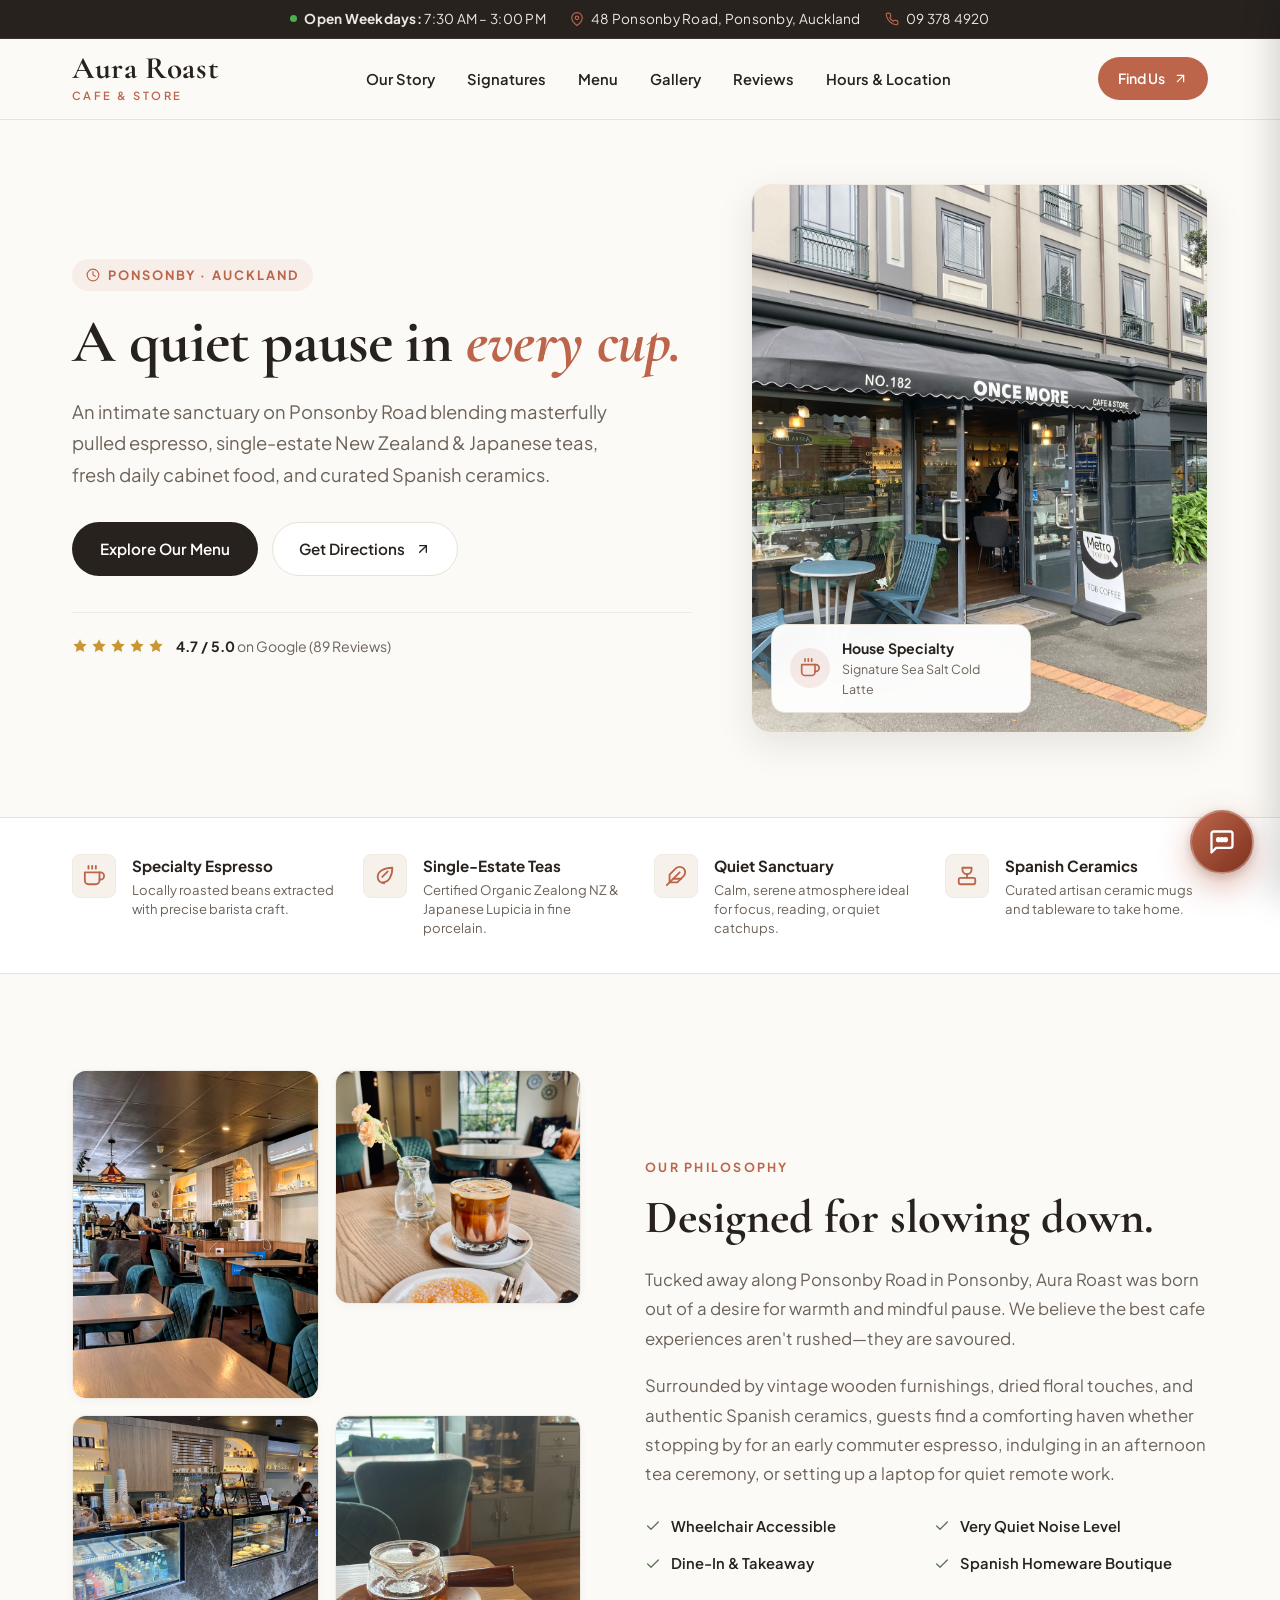
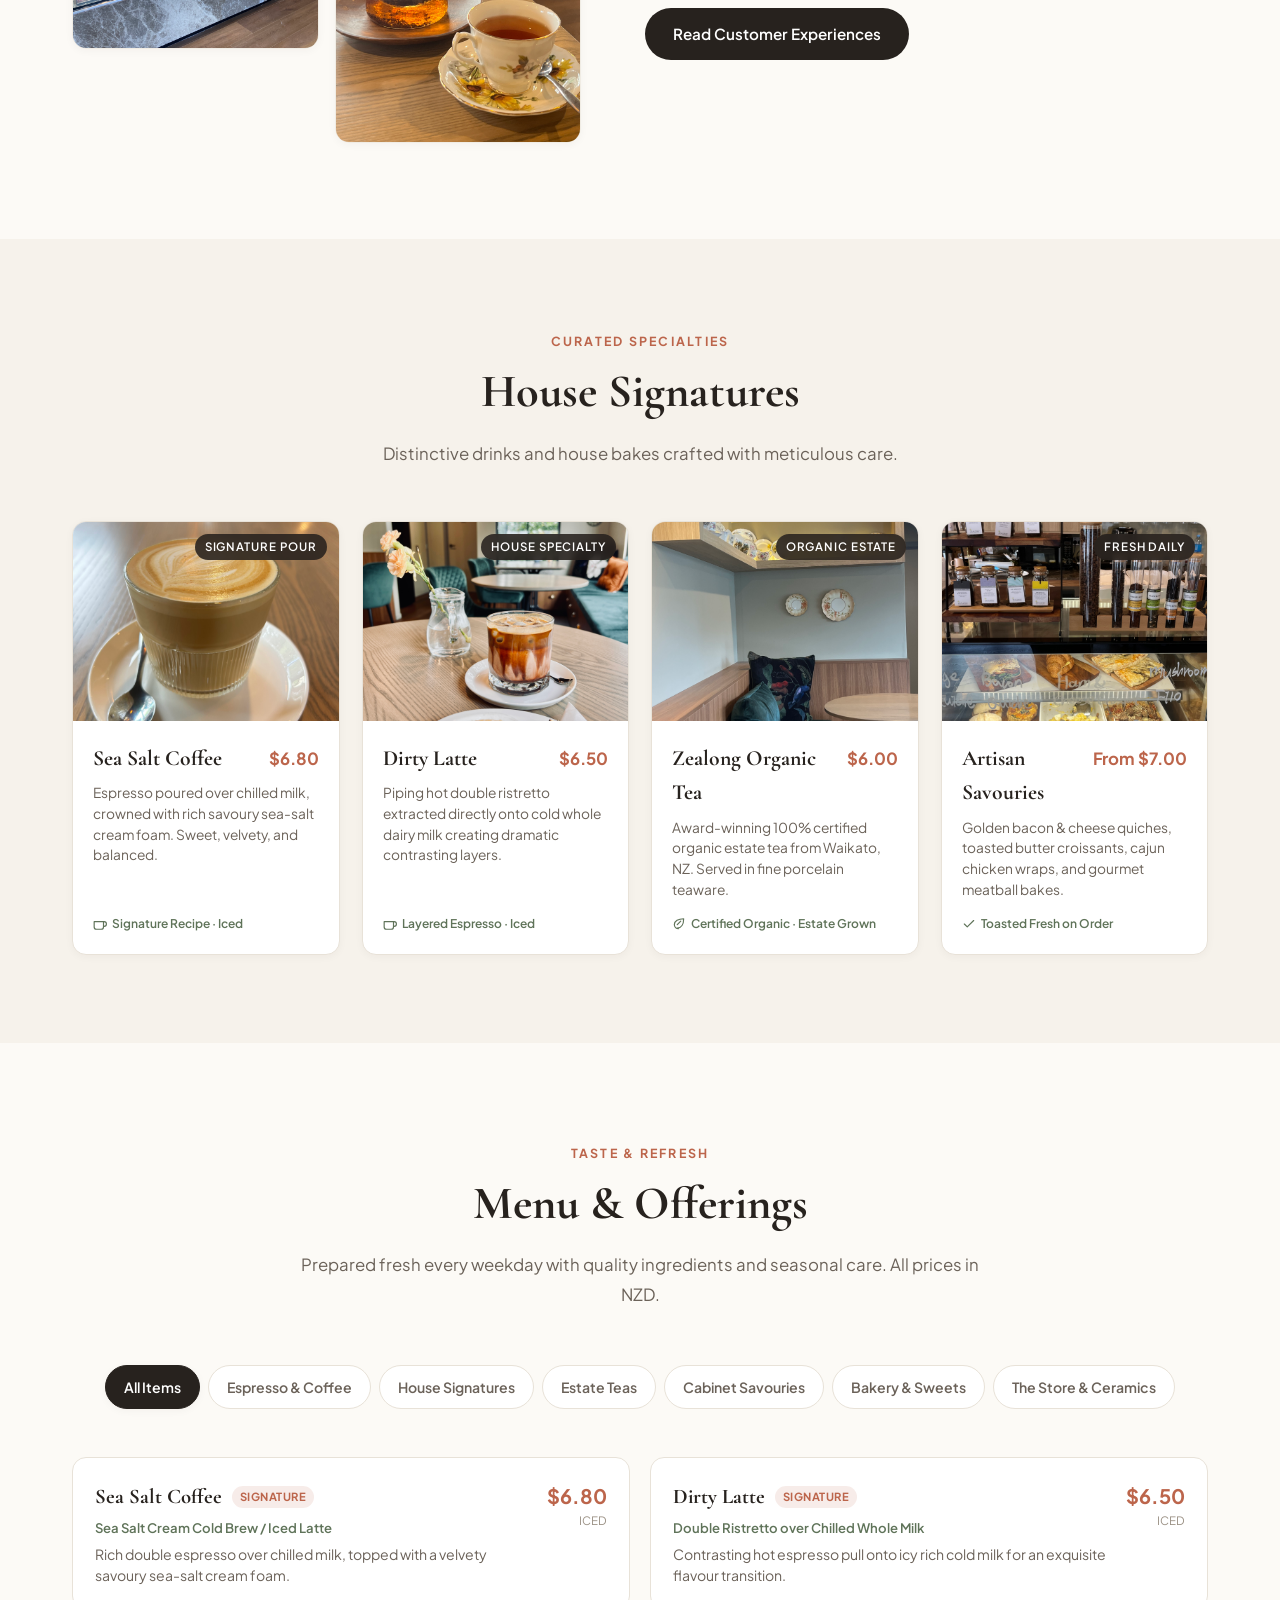
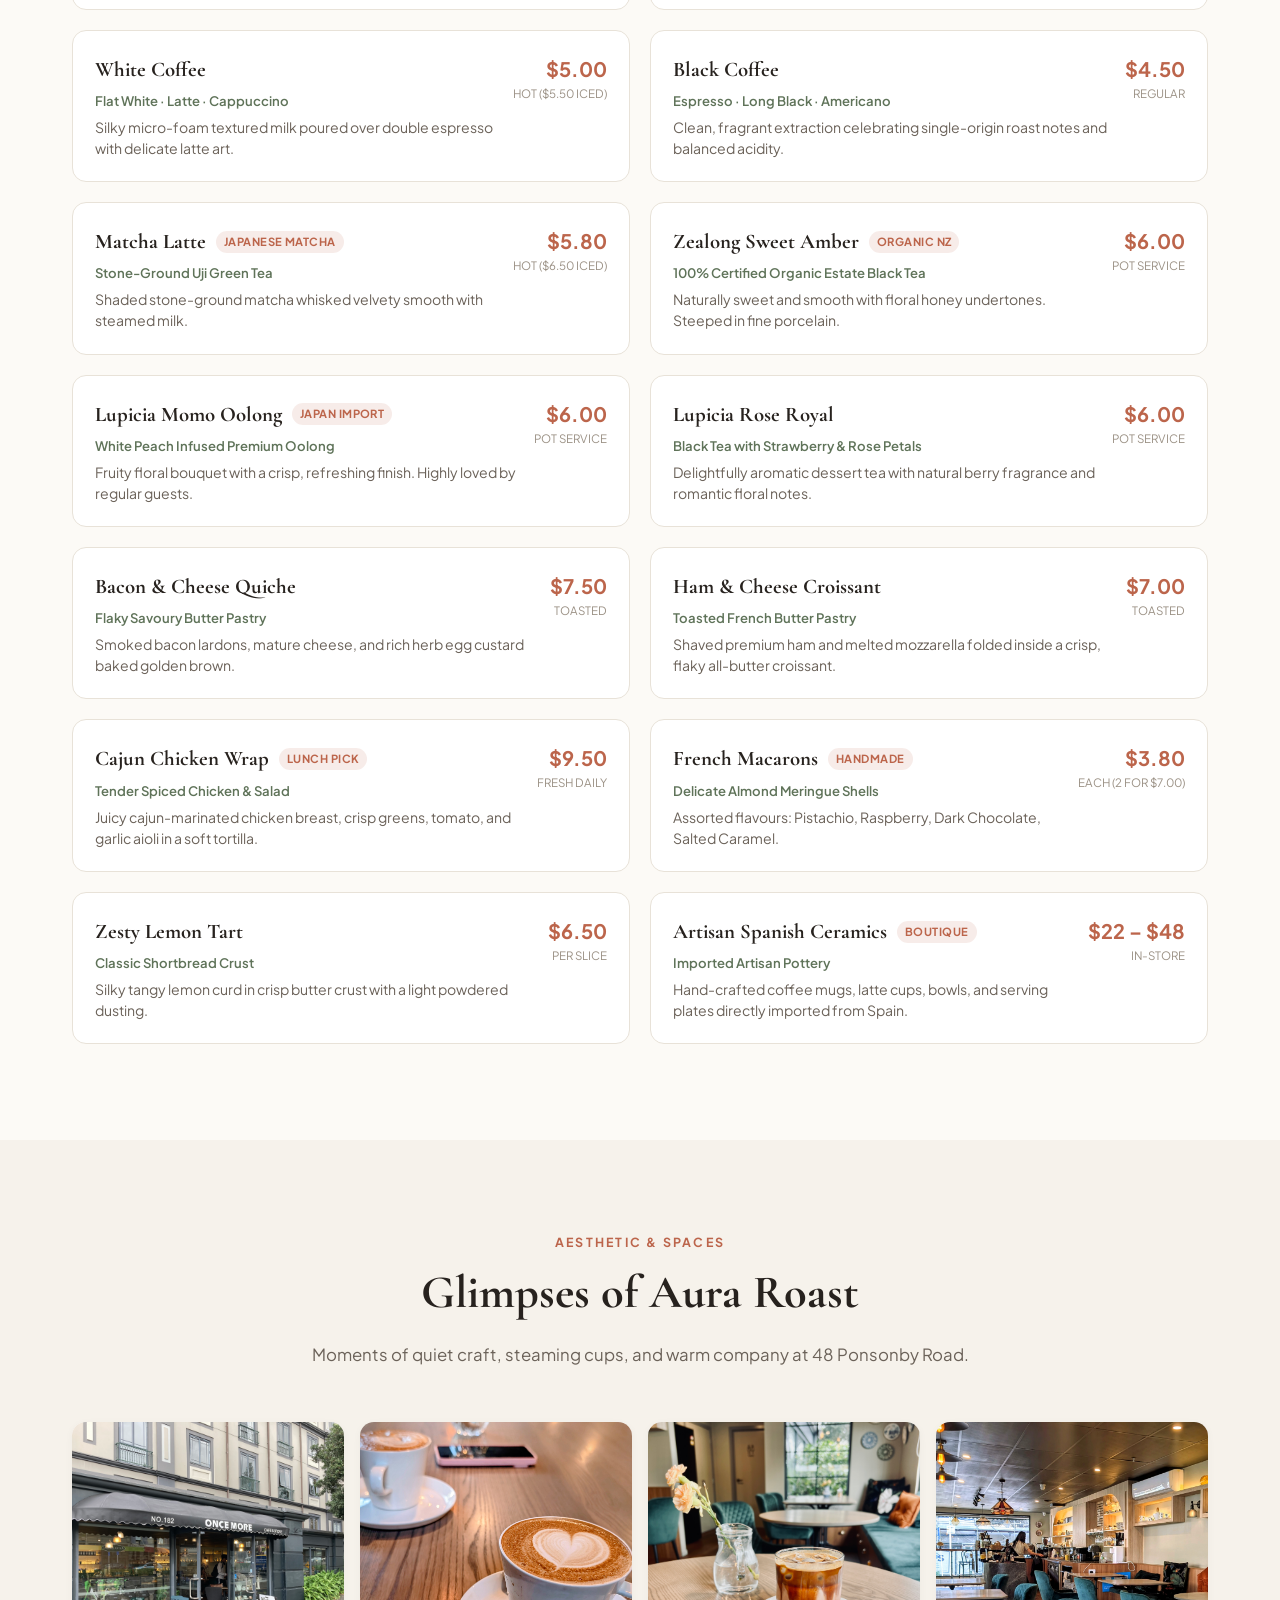
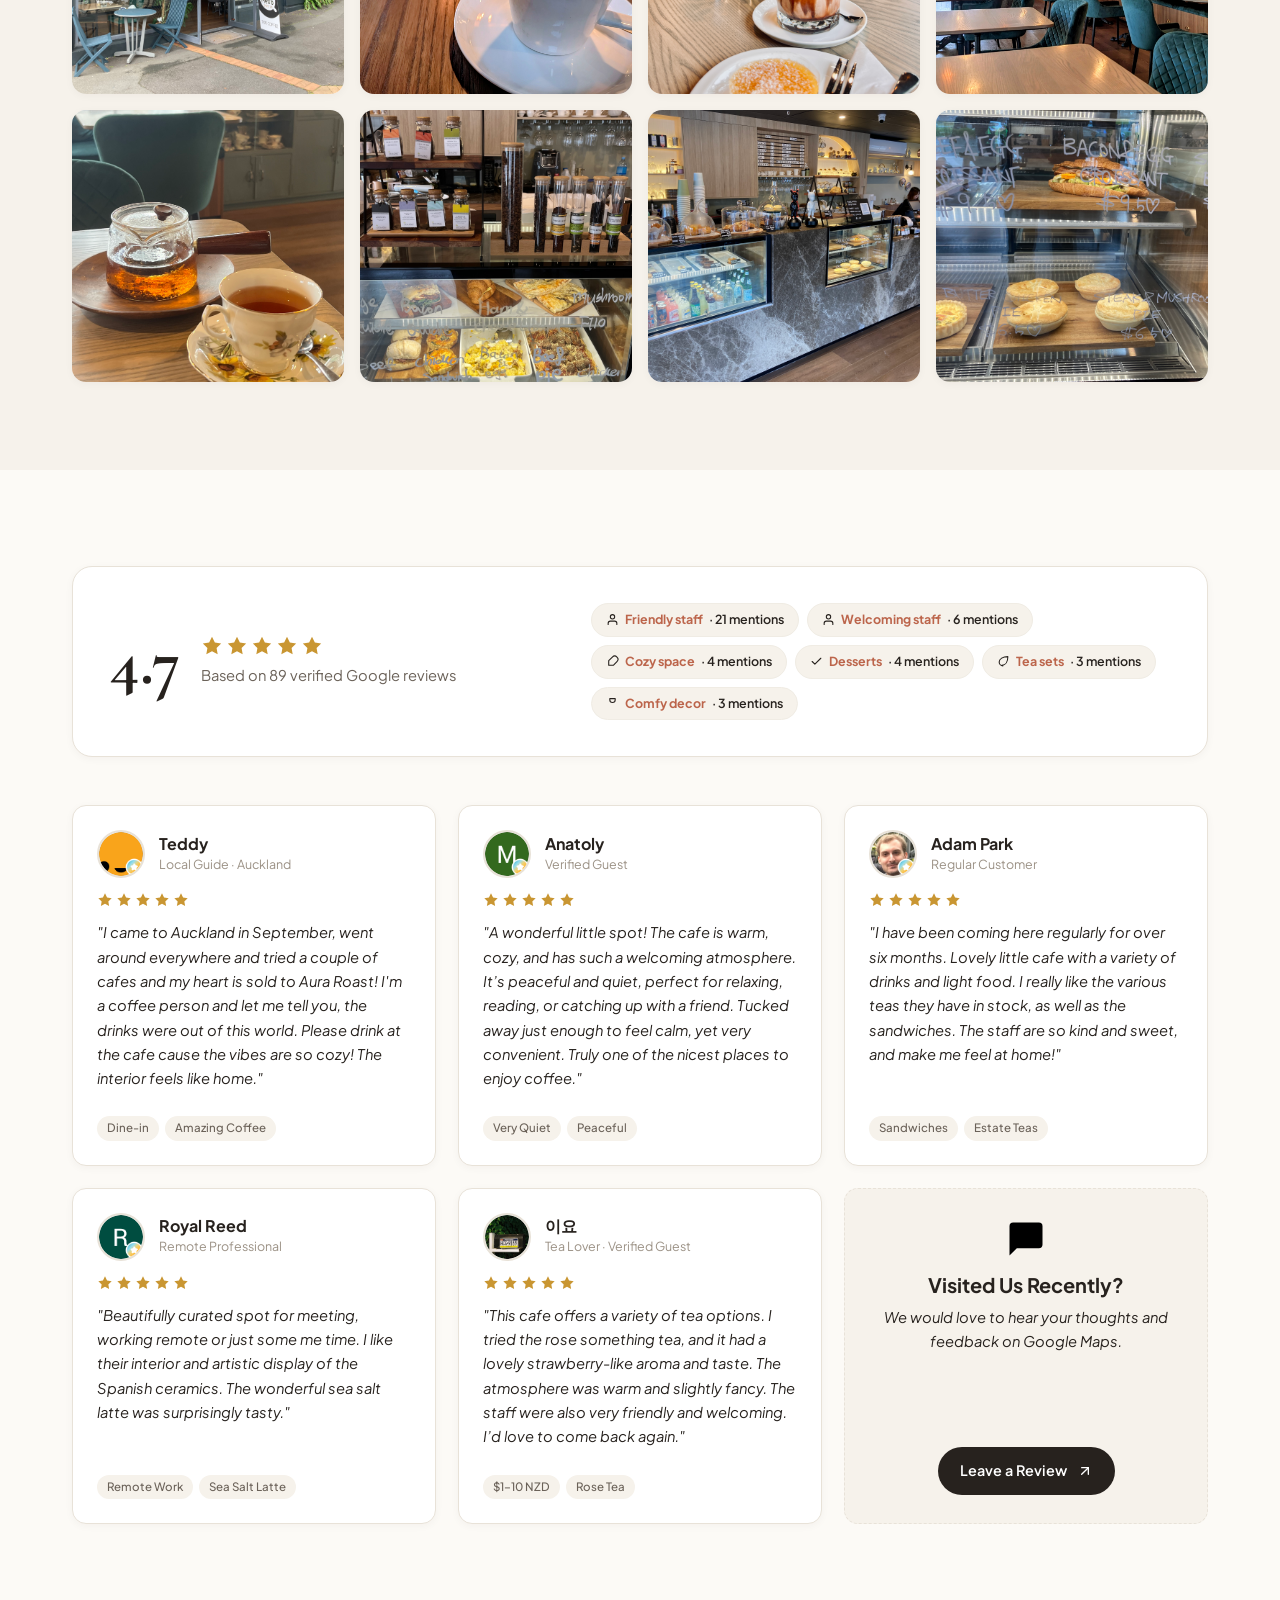
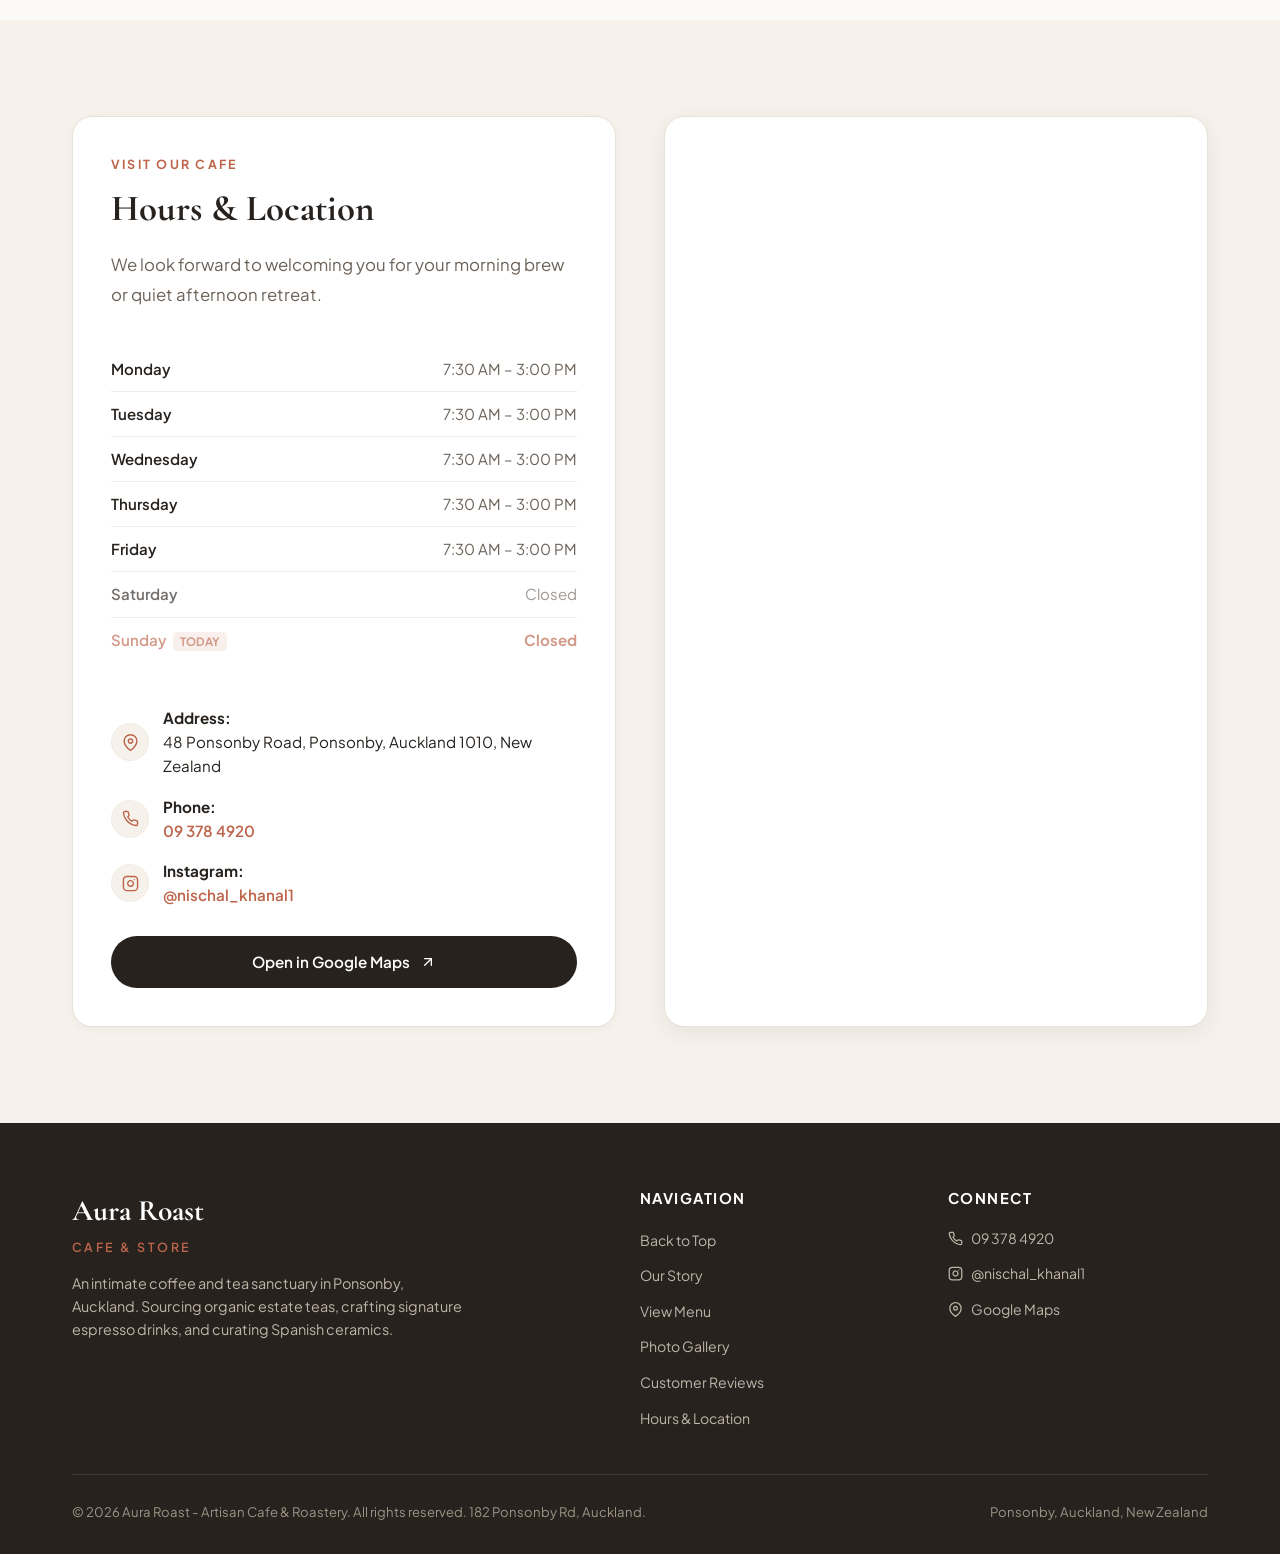
==== commit 2da230ef: "Update Instagram handle and link to @nischal_khanal1 across all pages and schemas" ====
--- a/website_preview/index.html
+++ b/website_preview/index.html
@@ -63,7 +63,7 @@
         "description": "An intimate sanctuary in Ponsonby, Auckland offering specialty espresso, signature sea salt coffee, certified organic Zealong NZ & Lupicia Japanese teas, daily fresh cabinet savouries, fine French macarons, and curated artisan Spanish ceramics.",
         "url": "https://maps.app.goo.gl/sYgYipkAPVMcbTCM9",
         "sameAs": [
-          "https://www.instagram.com/auraroast.akl/",
+          "https://www.instagram.com/nischal_khanal1/",
           "https://maps.app.goo.gl/sYgYipkAPVMcbTCM9"
         ],
         "telephone": "+64 9 378 4920",
@@ -1119,7 +1119,7 @@
               </div>
               <div>
                 <strong>Instagram:</strong><br>
-                <a href="https://www.instagram.com/auraroast.akl/" target="_blank" rel="noopener noreferrer" style="color: var(--color-accent-terracotta); font-weight: 600;">@auraroast.akl</a>
+                <a href="https://www.instagram.com/nischal_khanal1/" target="_blank" rel="noopener noreferrer" style="color: var(--color-accent-terracotta); font-weight: 600;">@nischal_khanal1</a>
               </div>
             </div>
           </div>
@@ -1180,9 +1180,9 @@
               </a>
             </li>
             <li>
-              <a href="https://www.instagram.com/auraroast.akl/" target="_blank" rel="noopener noreferrer">
+              <a href="https://www.instagram.com/nischal_khanal1/" target="_blank" rel="noopener noreferrer">
                 <svg class="svg-icon stroke" style="width: 15px; height: 15px;" viewBox="0 0 24 24" aria-hidden="true"><rect x="2" y="2" width="20" height="20" rx="5" ry="5"></rect><path d="M16 11.37A4 4 0 1 1 12.63 8 4 4 0 0 1 16 11.37z"></path><line x1="17.5" y1="6.5" x2="17.51" y2="6.5"></line></svg>
-                <span>@auraroast.akl</span>
+                <span>@nischal_khanal1</span>
               </a>
             </li>
             <li>
@@ -1607,19 +1607,19 @@
       const getStructuredResponse = (topic) => {
         if (topic === 'hours') {
           return `
-            <p><strong>Aura Roast Schedule &amp; Location</strong></p>
+            <p><strong>Aura Roast Operating Hours &amp; Location</strong></p>
             ${getLiveAucklandStatus()}
             <div class="ai-rich-card">
               <div class="ai-card-title">
                 <svg viewBox="0 0 24 24" fill="none" stroke="currentColor" stroke-width="2"><circle cx="12" cy="12" r="10"></circle><polyline points="12 6 12 12 16 14"></polyline></svg>
-                Operating Hours
+                Weekly Schedule
               </div>
               <div class="ai-schedule-row"><span class="ai-schedule-day">Monday – Friday</span><span>7:30 AM – 3:00 PM</span></div>
-              <div class="ai-schedule-row"><span class="ai-schedule-day">Saturday – Sunday</span><span>8:00 AM – 3:30 PM</span></div>
-            </div>
-            <p style="margin-top:6px; font-size:0.84rem; color:#5D5348;">Address: <strong>48 Ponsonby Road, Ponsonby</strong>. Espresso bar and fresh bakery ready from opening daily.</p>
+              <div class="ai-schedule-row"><span class="ai-schedule-day">Saturday – Sunday</span><span style="color:#8C8276;">Closed (Private Events Only)</span></div>
+            </div>
+            <p style="margin-top:6px; font-size:0.84rem; color:#5D5348;">Address: <strong>48 Ponsonby Road, Ponsonby, Auckland</strong>. Fresh cabinet savouries and espresso ready from 7:30 AM.</p>
             <div class="ai-quick-suggestions">
-              <button type="button" class="ai-chip-btn" data-query="book">Reserve a Table</button>
+              <button type="button" class="ai-chip-btn" data-query="book">Reserve Weekday Table</button>
               <button type="button" class="ai-chip-btn" data-query="parking">Directions &amp; Parking</button>
             </div>
           `;
@@ -1627,78 +1627,90 @@
 
         if (topic === 'coffee') {
           return `
-            <p><strong>Our Roastery Coffee Menu &amp; Specialties</strong></p>
+            <p><strong>Our Roastery Coffee &amp; Artisan Tea Menu</strong></p>
             <div class="ai-rich-card">
               <div class="ai-card-title">
                 <svg viewBox="0 0 24 24" fill="none" stroke="currentColor" stroke-width="2"><path d="M18 8h1a4 4 0 0 1 0 8h-1"></path><path d="M2 8h16v9a4 4 0 0 1-4 4H6a4 4 0 0 1-4-4V8z"></path></svg>
-                Craft Selection
+                Specialty Brews &amp; Teas
               </div>
               <div class="ai-product-grid">
                 <div class="ai-product-item">
-                  <div><span class="ai-product-name">Signature Sea Salt Cold Latte</span> <span class="ai-tag-pill">House #1</span></div>
-                  <span class="ai-product-price">$8.50 NZD</span>
+                  <div><span class="ai-product-name">Sea Salt Coffee</span> <span class="ai-tag-pill">House #1</span></div>
+                  <span class="ai-product-price">$6.80 NZD</span>
                 </div>
                 <div class="ai-product-item">
-                  <div><span class="ai-product-name">Single-Origin Ethiopian Guji Pour-Over</span> <span class="ai-tag-pill">Floral</span></div>
+                  <div><span class="ai-product-name">Dirty Latte (Double Ristretto)</span> <span class="ai-tag-pill">Signature</span></div>
+                  <span class="ai-product-price">$6.50 NZD</span>
+                </div>
+                <div class="ai-product-item">
+                  <div><span class="ai-product-name">White Coffee (Flat White, Latte, Cap)</span> <span class="ai-tag-pill">Velvet</span></div>
+                  <span class="ai-product-price">$5.00 NZD</span>
+                </div>
+                <div class="ai-product-item">
+                  <div><span class="ai-product-name">Black Coffee (Espresso, Long Black)</span> <span class="ai-tag-pill">Single-Origin</span></div>
+                  <span class="ai-product-price">$4.50 NZD</span>
+                </div>
+                <div class="ai-product-item">
+                  <div><span class="ai-product-name">Matcha Latte (Stone-Ground Uji)</span> <span class="ai-tag-pill">Japanese</span></div>
+                  <span class="ai-product-price">$5.80 NZD</span>
+                </div>
+                <div class="ai-product-item">
+                  <div><span class="ai-product-name">Zealong Sweet Amber (Estate Organic)</span> <span class="ai-tag-pill">NZ Tea</span></div>
                   <span class="ai-product-price">$6.00 NZD</span>
                 </div>
                 <div class="ai-product-item">
-                  <div><span class="ai-product-name">Artisan Flat White / Cappuccino</span> <span class="ai-tag-pill">Velvet</span></div>
-                  <span class="ai-product-price">$5.50 NZD</span>
+                  <div><span class="ai-product-name">Lupicia Momo Oolong / Rose Royal</span> <span class="ai-tag-pill">Pot Service</span></div>
+                  <span class="ai-product-price">$6.00 NZD</span>
+                </div>
+              </div>
+            </div>
+            <p style="margin-top:6px; font-size:0.84rem; color:#5D5348;">Alternative plant milks: Oatly Oat, Almond, Macadamia, Soy (+50c). Decaf available across all brews.</p>
+            <div class="ai-quick-suggestions">
+              <button type="button" class="ai-chip-btn" data-query="food">See Food Menu</button>
+              <button type="button" class="ai-chip-btn" data-query="dietary">Dietary Options</button>
+            </div>
+          `;
+        }
+
+        if (topic === 'food') {
+          return `
+            <p><strong>Fresh Daily Cabinet Savouries &amp; Bakery</strong></p>
+            <div class="ai-rich-card">
+              <div class="ai-card-title">
+                <svg viewBox="0 0 24 24" fill="none" stroke="currentColor" stroke-width="2"><path d="M18 2v20M2 2v20M14 2v6a4 4 0 0 1-4 4H6a4 4 0 0 1-4-4V2"></path></svg>
+                Cabinet Selection
+              </div>
+              <div class="ai-product-grid">
+                <div class="ai-product-item">
+                  <div><span class="ai-product-name">Bacon &amp; Cheese Quiche</span> <span class="ai-tag-pill">Warm</span></div>
+                  <span class="ai-product-price">$7.50 NZD</span>
                 </div>
                 <div class="ai-product-item">
-                  <div><span class="ai-product-name">Zealong Organic NZ Estate Tea</span> <span class="ai-tag-pill">Organic</span></div>
+                  <div><span class="ai-product-name">Ham &amp; Cheese Croissant</span> <span class="ai-tag-pill">Flaky Butter</span></div>
+                  <span class="ai-product-price">$7.00 NZD</span>
+                </div>
+                <div class="ai-product-item">
+                  <div><span class="ai-product-name">Cajun Chicken Wrap</span> <span class="ai-tag-pill">Lunch Pick</span></div>
+                  <span class="ai-product-price">$9.50 NZD</span>
+                </div>
+                <div class="ai-product-item">
+                  <div><span class="ai-product-name">Zesty Lemon Tart</span> <span class="ai-tag-pill">Sweet</span></div>
                   <span class="ai-product-price">$6.50 NZD</span>
                 </div>
                 <div class="ai-product-item">
-                  <div><span class="ai-product-name">Ceremonial Uji Matcha Latte</span> <span class="ai-tag-pill">Stone-Ground</span></div>
-                  <span class="ai-product-price">$7.00 NZD</span>
-                </div>
-              </div>
-            </div>
-            <p style="margin-top:6px; font-size:0.84rem; color:#5D5348;">Alternative milks: Oatly Barista, Almond, Macadamia, Bonsoy (+$0.80). Swiss Water decaf available across all brews.</p>
-            <div class="ai-quick-suggestions">
-              <button type="button" class="ai-chip-btn" data-query="food">See Food Menu</button>
-              <button type="button" class="ai-chip-btn" data-query="dietary">Dietary Options</button>
-            </div>
-          `;
-        }
-
-        if (topic === 'food') {
-          return `
-            <p><strong>Artisan Bakery Cabinet &amp; Kitchen</strong></p>
-            <div class="ai-rich-card">
-              <div class="ai-card-title">
-                <svg viewBox="0 0 24 24" fill="none" stroke="currentColor" stroke-width="2"><path d="M18 2v20M2 2v20M14 2v6a4 4 0 0 1-4 4H6a4 4 0 0 1-4-4V2"></path></svg>
-                Fresh Morning Kitchen
-              </div>
-              <div class="ai-product-grid">
-                <div class="ai-product-item">
-                  <div><span class="ai-product-name">Slow-Cooked Beef Brisket Toastie</span> <span class="ai-tag-pill">House Special</span></div>
-                  <span class="ai-product-price">$16.00 NZD</span>
+                  <div><span class="ai-product-name">French Macarons</span> <span class="ai-tag-pill">GF / Handmade</span></div>
+                  <span class="ai-product-price">$3.80 ea (2 for $7)</span>
                 </div>
                 <div class="ai-product-item">
-                  <div><span class="ai-product-name">Avocado &amp; Charred Corn Toastie</span> <span class="ai-tag-pill">Vegan</span></div>
-                  <span class="ai-product-price">$14.50 NZD</span>
+                  <div><span class="ai-product-name">Spanish Imported Ceramics</span> <span class="ai-tag-pill">Boutique</span></div>
+                  <span class="ai-product-price">$22.00 – $48.00</span>
                 </div>
-                <div class="ai-product-item">
-                  <div><span class="ai-product-name">Almond Citrus Polenta Cake</span> <span class="ai-tag-pill">Gluten-Free</span></div>
-                  <span class="ai-product-price">$7.50 NZD</span>
-                </div>
-                <div class="ai-product-item">
-                  <div><span class="ai-product-name">Free-Range Pork &amp; Fennel Roll</span> <span class="ai-tag-pill">Warm</span></div>
-                  <span class="ai-product-price">$9.00 NZD</span>
-                </div>
-                <div class="ai-product-item">
-                  <div><span class="ai-product-name">Artisan French Macarons (Pair)</span> <span class="ai-tag-pill">GF</span></div>
-                  <span class="ai-product-price">$8.00 NZD</span>
-                </div>
-              </div>
-            </div>
-            <p style="margin-top:6px; font-size:0.84rem; color:#5D5348;">Baked fresh in Ponsonby every morning at 6:30 AM.</p>
+              </div>
+            </div>
+            <p style="margin-top:6px; font-size:0.84rem; color:#5D5348;">Prepared fresh every weekday morning for dine-in or takeaway.</p>
             <div class="ai-quick-suggestions">
               <button type="button" class="ai-chip-btn" data-query="coffee">Pair with Coffee</button>
-              <button type="button" class="ai-chip-btn" data-query="book">Book a Table</button>
+              <button type="button" class="ai-chip-btn" data-query="book">Reserve a Table</button>
             </div>
           `;
         }
@@ -1712,10 +1724,10 @@
                 Dietary Highlights
               </div>
               <p style="font-size:0.83rem; color:#3F372F; margin:4px 0;">
-                • <strong>Gluten-Free:</strong> Almond Citrus Polenta Cake ($7.50), French Macarons ($4.00), and GF bread substitutions available for all toasties.<br>
-                • <strong>Vegan:</strong> Avocado &amp; Charred Corn Toastie ($14.50), Chia Berry Coconut Pots, and all plant milks.<br>
-                • <strong>Plant Milks (+$0.80):</strong> Oatly Barista Oat, Macadamia Milk, Almond Milk, Bonsoy.<br>
-                • <strong>Decaf:</strong> 100% Swiss Water process chemical-free decaf.
+                • <strong>Gluten-Free:</strong> Hand-crafted French Macarons ($3.80 each, 2 for $7.00) made with 100% almond flour.<br>
+                • <strong>Vegetarian Options:</strong> Zesty Lemon Tart ($6.50) and select morning pastries.<br>
+                • <strong>Plant Milks (+50c):</strong> Oatly Barista Oat, Pure Macadamia Milk, Almond Milk, and Bonsoy.<br>
+                • <strong>Decaf:</strong> Swiss Water solvent-free decaf available on all espresso options!
               </p>
             </div>
           `;
@@ -1730,9 +1742,9 @@
                 Amenities for Digital Creators
               </div>
               <p style="font-size:0.83rem; color:#3F372F; margin:4px 0;">
-                • <strong>Ultra-Fast Fiber Wi-Fi:</strong> Complimentary 300 Mbps fiber.<br>
-                • <strong>Power Outlets:</strong> Dedicated wall sockets along our Ponsonby Rd window bar.<br>
-                • <strong>Atmosphere:</strong> Quiet acoustic ambiance, lo-fi warm jazz, natural wood tables.
+                • <strong>High-Speed Fiber Wi-Fi:</strong> Complimentary fast fiber connection.<br>
+                • <strong>Quiet Acoustic Ambiance:</strong> Calming, lo-fi sanctuary designed for focus and reading.<br>
+                • <strong>Comfortable Seating:</strong> Cozy vintage wooden tables and window bar.
               </p>
             </div>
           `;
@@ -1747,9 +1759,9 @@
                 Arriving at 48 Ponsonby Road
               </div>
               <p style="font-size:0.83rem; color:#3F372F; margin:4px 0;">
-                • <strong>Street Parking:</strong> 60-min and 120-min parking bays directly along Ponsonby Road and adjacent Franklin Road.<br>
+                • <strong>Street Parking:</strong> 60-min and 120-min parking bays directly on Ponsonby Road and adjacent Franklin Road.<br>
                 • <strong>Public Transit:</strong> The Auckland InnerLink bus stops less than 40 metres away.<br>
-                • <strong>Outdoor Patio:</strong> Dog-friendly sheltered seating in front!
+                • <strong>Accessibility:</strong> Wheelchair accessible entrance and dine-in seating.
               </p>
             </div>
           `;
@@ -1768,20 +1780,30 @@
           session.booking.guests = text;
           session.state = 'BOOKING_TIME';
           return `
-            <p>Noted for <strong>${text}</strong>. What date and preferred time would you like to arrive?</p>
+            <p>Noted for <strong>${text}</strong>. What weekday date and preferred arrival time (between 7:30 AM and 2:30 PM) works best?</p>
             <div class="ai-quick-suggestions" style="margin-top:8px;">
               <button type="button" class="ai-chip-btn ai-inline-choice" data-val="Today at 12:30 PM">Today 12:30 PM</button>
               <button type="button" class="ai-chip-btn ai-inline-choice" data-val="Tomorrow at 10:00 AM">Tomorrow 10:00 AM</button>
-              <button type="button" class="ai-chip-btn ai-inline-choice" data-val="This Saturday at 11:30 AM">Saturday 11:30 AM</button>
+              <button type="button" class="ai-chip-btn ai-inline-choice" data-val="Friday at 11:30 AM">Friday 11:30 AM</button>
             </div>
           `;
         }
 
         if (session.state === 'BOOKING_TIME') {
+          if (lower.includes('saturday') || lower.includes('sunday') || lower.includes('weekend')) {
+            return `
+              <p>Our cafe is open for public walk-in dining <strong>Monday to Friday (7:30 AM – 3:00 PM)</strong>. On weekends, our space is reserved exclusively for private functions, cupping workshops, and event catering.</p>
+              <p>Would you like to pick a weekday table, or should I connect you with our events team for a private weekend hire?</p>
+              <div class="ai-quick-suggestions" style="margin-top:8px;">
+                <button type="button" class="ai-chip-btn ai-inline-choice" data-val="Tomorrow at 10:00 AM">Pick Weekday</button>
+                <button type="button" class="ai-chip-btn ai-inline-choice" data-val="Private Weekend Function">Private Event Hire</button>
+              </div>
+            `;
+          }
           session.booking.time = text;
           session.state = 'BOOKING_NAME';
           return `
-            <p>Reserved for <strong>${text}</strong>. What is your <strong>Full Name and Contact Number</strong> so our floor manager can hold the table?</p>
+            <p>Reserved for <strong>${text}</strong>. What is your <strong>Full Name and Contact Phone Number</strong> so our floor manager can hold your table?</p>
           `;
         }
 
@@ -1809,9 +1831,20 @@
 
         // 1. Single-Turn Compound Booking Parser (e.g. "table for 4 tomorrow at 1pm")
         if (lower.includes('book') || lower.includes('reserv') || lower.includes('table')) {
+          if (lower.includes('saturday') || lower.includes('sunday') || lower.includes('weekend')) {
+            return `
+              <p>Our cafe is open for public dining <strong>Monday to Friday (7:30 AM – 3:00 PM)</strong>. On weekends, our space is reserved exclusively for private functions and cupping workshops.</p>
+              <p>Would you like to reserve a table for a weekday (Mon–Fri), or inquire about booking our venue for a private weekend function?</p>
+              <div class="ai-quick-suggestions" style="margin-top:8px;">
+                <button type="button" class="ai-chip-btn ai-inline-choice" data-val="Reserve for tomorrow 11am">Reserve Weekday</button>
+                <button type="button" class="ai-chip-btn ai-inline-choice" data-val="Private Weekend Function">Private Event Hire</button>
+              </div>
+            `;
+          }
+
           const partyMatch = lower.match(/(\d+)\s*(people|person|guests|pax)?/);
           const timeMatch = lower.match(/(morning|afternoon|lunch|(\d{1,2}(:\d{2})?\s*(am|pm)))/);
-          const dayMatch = lower.match(/(today|tomorrow|saturday|sunday|monday|tuesday|wednesday|thursday|friday|weekend|tonight)/);
+          const dayMatch = lower.match(/(today|tomorrow|monday|tuesday|wednesday|thursday|friday)/);
 
           if (partyMatch && (timeMatch || dayMatch)) {
             const guests = partyMatch[1] + ' Guests';
@@ -1828,7 +1861,7 @@
           session.state = 'BOOKING_PARTY';
           return `
             <p><strong>Table Reservation Desk</strong></p>
-            <p>We would love to host you at our Ponsonby roastery! How many guests will be in your party?</p>
+            <p>We would love to host you at our Ponsonby cafe! How many guests will be in your party?</p>
             <div class="ai-quick-suggestions" style="margin-top:8px;">
               <button type="button" class="ai-chip-btn ai-inline-choice" data-val="1-2 Guests">1–2 Guests</button>
               <button type="button" class="ai-chip-btn ai-inline-choice" data-val="3-4 Guests">3–4 Guests</button>
@@ -1839,218 +1872,145 @@
 
         // 2. Recommendations & Barista Favorites
         if (lower.includes('recommend') || lower.includes('suggest') || lower.includes('what should i') || lower.includes('best drink') || lower.includes('best food') || lower.includes('popular') || lower.includes('favourite') || lower.includes('favorite')) {
-          if (lower.includes('lunch') || lower.includes('eat') || lower.includes('food') || lower.includes('toastie')) {
+          if (lower.includes('lunch') || lower.includes('eat') || lower.includes('food') || lower.includes('savour') || lower.includes('savory')) {
             return `
               <p><strong>Barista Kitchen Recommendations</strong></p>
-              <p>For lunch, our <strong>Slow-Cooked Beef Brisket Toastie ($16.00 NZD)</strong> with caramelised onions, pickled cornichons, and aged NZ cheddar is the top house pick.</p>
-              <p>For plant-based, our <strong>Avocado &amp; Charred Corn Sourdough Toastie ($14.50 NZD)</strong> with house chimichurri is exceptional. Pair with a batch brew or iced latte!</p>
+              <p>• <strong>Lunch Favourite:</strong> Our warm <strong>Cajun Chicken Wrap ($9.50 NZD)</strong> with spiced chicken, crisp greens, tomato, and garlic aioli in a soft tortilla.<br>
+              • <strong>Morning Classic:</strong> Flaky <strong>Ham &amp; Cheese Butter Croissant ($7.00 NZD)</strong> or our golden <strong>Bacon &amp; Cheese Quiche ($7.50 NZD)</strong>.</p>
             `;
           }
           return `
             <p><strong>Top House Recommendations</strong></p>
-            <p>• <strong>Coffee:</strong> Our <strong>Signature Sea Salt Cold Latte ($8.50 NZD)</strong> is Auckland-famous—velvety chilled cream milk, double espresso, and house sea salt foam.</p>
-            <p>• <strong>Filter:</strong> Single-Origin <strong>Ethiopian Guji Pour-Over ($6.00 NZD)</strong> with notes of jasmine, bergamot, and peach.</p>
-            <p>• <strong>Bakery:</strong> Gluten-free <strong>Almond Citrus Polenta Cake ($7.50 NZD)</strong> or warm <strong>Pork &amp; Fennel Savoury Roll ($9.00 NZD)</strong>.</p>
+            <p>• <strong>Signature Pour:</strong> Our Auckland-famous <strong>Sea Salt Coffee ($6.80 NZD)</strong>—iced double espresso over chilled milk, crowned with velvety savoury-sweet sea salt cream foam.<br>
+            • <strong>Layered Espresso:</strong> <strong>Dirty Latte ($6.50 NZD)</strong>—hot double ristretto pulled directly onto cold whole milk.<br>
+            • <strong>Sweet Treat:</strong> Our <strong>Zesty Lemon Tart ($6.50 NZD)</strong> or handmade <strong>French Macarons ($3.80 NZD)</strong>.</p>
           `;
         }
 
-        // 3. Specialty Teas, Decaf, Matcha, Chai
-        if (lower.includes('matcha') || lower.includes('chai') || lower.includes('chocolate') || lower.includes('decaf') || lower.includes('tea')) {
+        // 3. Ceramics & Boutique Store
+        if (lower.includes('ceramic') || lower.includes('pottery') || lower.includes('mug') || lower.includes('cup') || lower.includes('plate') || lower.includes('shop') || lower.includes('store') || lower.includes('homeware')) {
           return `
-            <p><strong>Specialty Teas &amp; Non-Coffee Brews</strong></p>
-            <p>• <strong>Ceremonial Grade Uji Matcha Latte ($7.00 NZD):</strong> Stone-ground Kyoto matcha whisked fresh with your choice of milk.<br>
-            • <strong>House Sticky Spiced Chai ($6.50 NZD):</strong> Whole spices steeped with NZ wildflower honey.<br>
-            • <strong>Zealong Organic NZ Teas ($6.50 NZD):</strong> Waikato-grown black, green, or oolong.<br>
-            • <strong>Swiss Water Decaf:</strong> 100% solvent-free decaf available on all espresso beverages!</p>
+            <p><strong>Artisan Spanish Ceramics Collection</strong></p>
+            <p>Along with our coffee and teas, Aura Roast features an exclusive boutique collection of hand-crafted ceramic mugs, latte cups, bowls, and serving plates imported directly from Spain ($22.00 – $48.00 NZD). Each piece is microwave &amp; dishwasher safe and displayed in-store to take home.</p>
           `;
         }
 
-        // 4. Milks & Plant-Based
+        // 4. Teas & Matcha
+        if (lower.includes('tea') || lower.includes('matcha') || lower.includes('zealong') || lower.includes('lupicia') || lower.includes('oolong')) {
+          return `
+            <p><strong>Single-Estate Teas &amp; Japanese Imports</strong></p>
+            <p>• <strong>Zealong Sweet Amber ($6.00 NZD):</strong> 100% Certified Organic estate black tea from Waikato, NZ. Served in fine porcelain teaware.<br>
+            • <strong>Lupicia Momo Oolong ($6.00 NZD):</strong> White peach infused premium oolong with a refreshing floral finish.<br>
+            • <strong>Lupicia Rose Royal ($6.00 NZD):</strong> Black tea with strawberry and rose petal aromatics.<br>
+            • <strong>Stone-Ground Uji Matcha Latte ($5.80 Hot / $6.50 Iced):</strong> Authentic shaded green tea whisked with silky textured milk.</p>
+          `;
+        }
+
+        // 5. Pricing Specifics
+        if (lower.includes('how much') || lower.includes('cost') || lower.includes('price')) {
+          if (lower.includes('flat white') || lower.includes('latte') || lower.includes('cappuccino') || lower.includes('white coffee')) {
+            return `<p>Our <strong>White Coffee (Flat White, Latte, Cappuccino)</strong> is <strong>$5.00 NZD</strong> (Hot) or $5.50 NZD (Iced). Plant milks are +50c.</p>`;
+          }
+          if (lower.includes('sea salt') || lower.includes('dirty latte')) {
+            return `<p>Our <strong>Sea Salt Coffee</strong> is <strong>$6.80 NZD</strong>, and our <strong>Dirty Latte</strong> is <strong>$6.50 NZD</strong>.</p>`;
+          }
+          if (lower.includes('black coffee') || lower.includes('espresso') || lower.includes('long black') || lower.includes('americano')) {
+            return `<p>Our <strong>Black Coffee (Single-origin espresso, long black, americano)</strong> is <strong>$4.50 NZD</strong>.</p>`;
+          }
+          if (lower.includes('quiche') || lower.includes('croissant') || lower.includes('wrap') || lower.includes('food')) {
+            return `<p>Our cabinet savouries range from <strong>$7.00 NZD</strong> (Ham &amp; Cheese Croissant) to <strong>$7.50 NZD</strong> (Bacon &amp; Cheese Quiche) and <strong>$9.50 NZD</strong> (Cajun Chicken Wrap).</p>`;
+          }
+          return getStructuredResponse('coffee');
+        }
+
+        // 6. Milk & Dietary
         if (lower.includes('milk') || lower.includes('oat') || lower.includes('almond') || lower.includes('soy') || lower.includes('dairy') || lower.includes('lactose')) {
           return `
             <p><strong>Milk Selections &amp; Plant Options</strong></p>
-            <p>• <strong>Standard:</strong> Fresh organic whole milk or trim milk from pasture-fed New Zealand herds.<br>
-            • <strong>Plant Milks (+$0.80):</strong> Oatly Barista Oat, Pure Macadamia Milk, Almond Milk, and Bonsoy.</p>
+            <p>• <strong>Dairy:</strong> Fresh organic whole milk and trim milk from pasture-fed New Zealand herds.<br>
+            • <strong>Plant Milks (+50c):</strong> Oatly Barista Oat, Pure Macadamia Milk, Almond Milk, and Bonsoy.</p>
           `;
         }
 
-        // 5. Gluten-Free / Celiac
         if (lower.includes('gluten') || lower.includes('coeliac') || lower.includes('celiac') || lower.includes('gf')) {
           return `
-            <p><strong>Gluten-Free Selections</strong></p>
-            <p>Yes, we have dedicated gluten-free options:</p>
-            <p>• <strong>Almond Citrus Polenta Cake ($7.50 NZD)</strong> — 100% GF recipe.<br>
-            • <strong>Artisanal French Macarons ($4.00 each)</strong> — naturally gluten-free.<br>
-            • <strong>Gluten-Free Bread Substitution:</strong> Available on request for all toasties!</p>
+            <p><strong>Gluten-Free Options</strong></p>
+            <p>Our <strong>Artisanal French Macarons ($3.80 each, 2 for $7.00 NZD)</strong> are handmade with almond flour and naturally gluten-free in flavours like Pistachio, Raspberry, Dark Chocolate, and Salted Caramel.</p>
           `;
         }
 
-        // 6. Vegan / Plant Based
-        if (lower.includes('vegan') || lower.includes('plant based') || lower.includes('vegetarian')) {
-          return `
-            <p><strong>Vegan &amp; Plant-Based Options</strong></p>
-            <p>• <strong>Avocado &amp; Charred Corn Sourdough Toastie ($14.50 NZD):</strong> 100% vegan with house chimichurri and dairy-free crema.<br>
-            • <strong>Plant Milk Coffees:</strong> Oat, Macadamia, Almond, and Soy.<br>
-            • <strong>Chia Berry Breakfast Pots:</strong> Prepared daily with coconut yogurt.</p>
-          `;
-        }
-
-        // 7. Pricing Specifics
-        if (lower.includes('how much') || lower.includes('cost') || lower.includes('price')) {
-          if (lower.includes('flat white') || lower.includes('cappuccino') || lower.includes('latte')) {
-            return `<p>Our <strong>Artisan Flat White, Latte, and Cappuccino</strong> are <strong>$5.50 NZD</strong> (Regular) / $6.20 NZD (Large). Plant milks are +$0.80.</p>`;
-          }
-          if (lower.includes('sea salt') || lower.includes('dirty latte')) {
-            return `<p>Our <strong>Signature Sea Salt Cold Latte</strong> is <strong>$8.50 NZD</strong>.</p>`;
-          }
-          if (lower.includes('batch brew') || lower.includes('filter') || lower.includes('pour over')) {
-            return `<p>Our <strong>Single-Origin Pour-Over / Batch Brew</strong> is <strong>$6.00 NZD</strong>.</p>`;
-          }
-          if (lower.includes('toastie') || lower.includes('food') || lower.includes('brisket')) {
-            return `<p>Our kitchen toasties range from <strong>$14.50 NZD</strong> (Vegan Avocado Corn) to <strong>$16.00 NZD</strong> (Beef Brisket), and fresh morning pastries start at $4.00 NZD.</p>`;
-          }
-          return getStructuredResponse('coffee');
-        }
-
-        // 8. Bean Origins & Roasting
-        if (lower.includes('bean') || lower.includes('origin') || lower.includes('roast') || lower.includes('ethiopia') || lower.includes('colombia')) {
-          return `
-            <p><strong>Bean Origins &amp; Roasting Philosophy</strong></p>
-            <p>We roast in small 5kg batches in Auckland:</p>
-            <p>• <strong>Ethiopia Guji:</strong> Natural processed, peach blossom &amp; bergamot notes.<br>
-            • <strong>Colombia Huila:</strong> Washed, milk chocolate &amp; red apple crispness.<br>
-            • <strong>Retail Beans:</strong> 250g bags ($18.00 NZD) available whole bean or freshly ground for your home brewing method.</p>
-          `;
-        }
-
-        // 9. Takeaway & Sustainability
-        if (lower.includes('takeaway') || lower.includes('to go') || lower.includes('cup') || lower.includes('byo')) {
-          return `
-            <p><strong>Takeaways &amp; Sustainability</strong></p>
-            <p>Yes, our entire espresso, tea, and cabinet menu is available to take away. If you bring your own reusable keep-cup, you receive <strong>50c off your beverage</strong>!</p>
-          `;
-        }
-
-        // 10. Payment Methods
-        if (lower.includes('pay') || lower.includes('card') || lower.includes('cash') || lower.includes('eftpos') || lower.includes('apple pay')) {
-          return `
-            <p><strong>Payment Methods Accepted</strong></p>
-            <p>We accept contactless EFTPOS, Visa, Mastercard, American Express, Apple Pay, Google Pay, and cash with zero surcharge on standard debit cards.</p>
-          `;
-        }
-
-        // 11. Wi-Fi & Working
-        if (lower.includes('wifi') || lower.includes('internet') || lower.includes('study') || lower.includes('work') || lower.includes('laptop') || lower.includes('quiet') || lower.includes('power') || lower.includes('plug')) {
-          return getStructuredResponse('wifi');
-        }
-
-        // 12. Dogs & Outdoor Patio
-        if (lower.includes('dog') || lower.includes('pet') || lower.includes('puppy') || lower.includes('patio') || lower.includes('outside') || lower.includes('courtyard')) {
-          return `
-            <p><strong>Dog-Friendly Outdoor Patio</strong></p>
-            <p>Yes! Well-behaved dogs are warmly welcome on our sheltered, sunlit Ponsonby Road patio. We keep fresh water bowls and house-baked dog biscuits ready for all furry companions.</p>
-          `;
-        }
-
-        // 13. Parking & Directions
-        if (lower.includes('parking') || lower.includes('car') || lower.includes('drive') || lower.includes('where') || lower.includes('address') || lower.includes('direction') || lower.includes('bus') || lower.includes('map')) {
-          return getStructuredResponse('parking');
-        }
-
-        // 14. Hours & Open Status
+        // 7. Hours & Schedule
         if (lower.includes('hour') || lower.includes('time') || lower.includes('open') || lower.includes('close') || lower.includes('schedule') || lower.includes('today')) {
           return getStructuredResponse('hours');
         }
 
-        // 15. Catering & Private Functions
-        if (lower.includes('cater') || lower.includes('event') || lower.includes('function') || lower.includes('party') || lower.includes('private')) {
+        // 8. Location & Directions
+        if (lower.includes('parking') || lower.includes('where') || lower.includes('address') || lower.includes('direction') || lower.includes('bus') || lower.includes('location')) {
+          return getStructuredResponse('parking');
+        }
+
+        // 9. Remote Work & Wi-Fi
+        if (lower.includes('wifi') || lower.includes('internet') || lower.includes('work') || lower.includes('laptop') || lower.includes('study') || lower.includes('quiet')) {
+          return getStructuredResponse('wifi');
+        }
+
+        // 10. Private Events & Weekend Hire
+        if (lower.includes('cater') || lower.includes('event') || lower.includes('function') || lower.includes('party') || lower.includes('private') || lower.includes('weekend')) {
           return `
-            <p><strong>Private Events &amp; Catering</strong></p>
-            <p>We cater corporate breakfast toastie boxes and offer after-hours roastery hire for private functions, cupping sessions, and tasting workshops. Contact our events team at <strong>09 378 4920</strong> or email <em>hello@auraroast.co.nz</em>.</p>
+            <p><strong>Private Events &amp; Weekend Sanctuary Hire</strong></p>
+            <p>While our cafe is closed for public walk-in dining on weekends, our Ponsonby space is available for private event hire, corporate meetings, cupping masterclasses, and photography shoots. Call our team at <strong>09 378 4920</strong> or email <em>hello@auraroast.co.nz</em>.</p>
           `;
         }
 
-        // 16. Gift Cards
-        if (lower.includes('gift') || lower.includes('voucher') || lower.includes('present')) {
-          return `
-            <p><strong>Aura Roast Gift Vouchers</strong></p>
-            <p>Gift cards are available from $20 to $200 NZD both in-store at the counter and online. Valid for all brews, retail beans, and kitchen food for 12 months.</p>
-          `;
-        }
-
-        // 17. Jobs & Hiring
-        if (lower.includes('job') || lower.includes('hire') || lower.includes('hiring') || lower.includes('career') || lower.includes('work with you')) {
-          return `
-            <p><strong>Careers at Aura Roast</strong></p>
-            <p>We are always eager to connect with skilled baristas and kitchen talents passionate about specialty coffee. Send your CV and a brief introduction to <em>careers@auraroast.co.nz</em>.</p>
-          `;
-        }
-
-        // 18. Contact & Socials
-        if (lower.includes('contact') || lower.includes('phone') || lower.includes('call') || lower.includes('email') || lower.includes('instagram')) {
+        // 11. Contact Details
+        if (lower.includes('contact') || lower.includes('phone') || lower.includes('call') || lower.includes('instagram')) {
           return `
             <p><strong>Connect with Aura Roast</strong></p>
             <p>
               • <strong>Phone:</strong> <a href="tel:+6493784920" style="color:#BC654B; font-weight:700;">09 378 4920</a><br>
-              • <strong>Instagram:</strong> <a href="https://www.instagram.com/auraroast.akl/" target="_blank" rel="noopener" style="color:#BC654B; font-weight:700;">@auraroast.akl</a><br>
-              • <strong>Email:</strong> <em>hello@auraroast.co.nz</em><br>
+              • <strong>Instagram:</strong> <a href="https://www.instagram.com/nischal_khanal1/" target="_blank" rel="noopener" style="color:#BC654B; font-weight:700;">@nischal_khanal1</a><br>
               • <strong>Address:</strong> 48 Ponsonby Road, Ponsonby, Auckland
             </p>
           `;
         }
 
-        // 19. Greetings & Kiwi Hospitality
-        if (lower.includes('hello') || lower.includes('hi') || lower.includes('hey') || lower.includes('kia ora') || lower.includes('morning') || lower.includes('afternoon') || lower.includes('sup')) {
+        // 12. Greetings & Kiwi Hospitality
+        if (lower.includes('hello') || lower.includes('hi') || lower.includes('hey') || lower.includes('kia ora') || lower.includes('morning')) {
           return `
             <p><strong>Kia ora! Great to connect with you.</strong></p>
-            <p>I am your barista assistant at Aura Roast on 48 Ponsonby Road. What would you like to explore? I can show you our single-origin coffees, morning bakery options, check our opening hours, or reserve a table for you.</p>
+            <p>I am your barista assistant at Aura Roast on Ponsonby Road. What would you like to explore? I can show you our specialty brews, fresh cabinet savouries, check our opening hours, or reserve a table for you.</p>
             <div class="ai-quick-suggestions">
               <button type="button" class="ai-chip-btn" data-query="hours">Check Hours</button>
               <button type="button" class="ai-chip-btn" data-query="book">Book a Table</button>
               <button type="button" class="ai-chip-btn" data-query="coffee">Coffee Menu</button>
+              <button type="button" class="ai-chip-btn" data-query="food">Cabinet Food</button>
             </div>
           `;
         }
 
-        // 20. Politeness / Thanks / Farewell
-        if (lower.includes('thank') || lower.includes('cheers') || lower.includes('awesome') || lower.includes('great') || lower.includes('perfect')) {
-          return `
-            <p>You are most welcome! We look forward to welcoming you at Aura Roast on Ponsonby Road. Let me know if you need anything else!</p>
-          `;
-        }
-
-        if (lower.includes('bye') || lower.includes('goodbye') || lower.includes('see you')) {
-          return `
-            <p>Have a wonderful day! See you soon at 48 Ponsonby Road for your next cup.</p>
-          `;
-        }
-
-        // 21. Broad Menu Fallback (Coffee or Food)
-        if (lower.includes('coffee') || lower.includes('drink') || lower.includes('latte') || lower.includes('espresso')) {
-          return getStructuredResponse('coffee');
-        }
-        if (lower.includes('food') || lower.includes('eat') || lower.includes('menu') || lower.includes('pastry') || lower.includes('breakfast')) {
-          return getStructuredResponse('food');
-        }
-
-        // 22. Intelligent Contextual Barista Fallback (Never sounds dumb)
+        // 13. Politeness
+        if (lower.includes('thank') || lower.includes('cheers') || lower.includes('awesome') || lower.includes('great')) {
+          return `<p>You are most welcome! We look forward to welcoming you at Aura Roast on 48 Ponsonby Road. Let me know if you need anything else!</p>`;
+        }
+
+        // 14. Broad Fallback
         return `
-          <p>Thanks for asking! As Aura Roast's concierge, I specialize in helping you with:</p>
-          <p>• <strong>Coffee &amp; Teas:</strong> Sea salt lattes, Ethiopian single-origins, ceremonial matcha &amp; plant milks<br>
-          • <strong>Cabinet Food:</strong> Sourdough toasties, GF polenta cakes, savoury rolls<br>
-          • <strong>Visiting:</strong> Operating hours, Wi-Fi for work, street parking &amp; dog patio<br>
-          • <strong>Reservations:</strong> Booking a table for your visit</p>
+          <p>Thanks for asking! As Aura Roast's digital concierge, I specialize in helping you with:</p>
+          <p>• <strong>Brews &amp; Teas:</strong> Sea salt iced coffee, dirty latte, flat whites, Uji matcha &amp; Zealong teas<br>
+          • <strong>Cabinet Savouries:</strong> Cajun chicken wraps, bacon &amp; cheese quiche, croissants &amp; macarons<br>
+          • <strong>Boutique Store:</strong> Handcrafted Spanish imported ceramics ($22 – $48)<br>
+          • <strong>Visiting:</strong> Hours (Mon–Fri 7:30am–3:00pm), street parking &amp; fiber Wi-Fi<br>
+          • <strong>Reservations:</strong> Booking a weekday table or private event</p>
           <div class="ai-quick-suggestions" style="margin-top:8px;">
             <button type="button" class="ai-chip-btn" data-query="hours">Today's Hours</button>
             <button type="button" class="ai-chip-btn" data-query="book">Reserve a Table</button>
             <button type="button" class="ai-chip-btn" data-query="coffee">Coffee Menu</button>
-            <button type="button" class="ai-chip-btn" data-query="food">Food Menu</button>
+            <button type="button" class="ai-chip-btn" data-query="food">Food &amp; Savouries</button>
           </div>
           <p style="margin-top:8px; font-size:0.82rem; color:#5D5348;">Or call our barista team directly at <strong>09 378 4920</strong>.</p>
         `;
       };
 
-      // Bind Chip click handlers
       const bindChips = () => {
         document.querySelectorAll('.ai-chip-btn').forEach(btn => {
           if (btn.dataset.bound) return;
